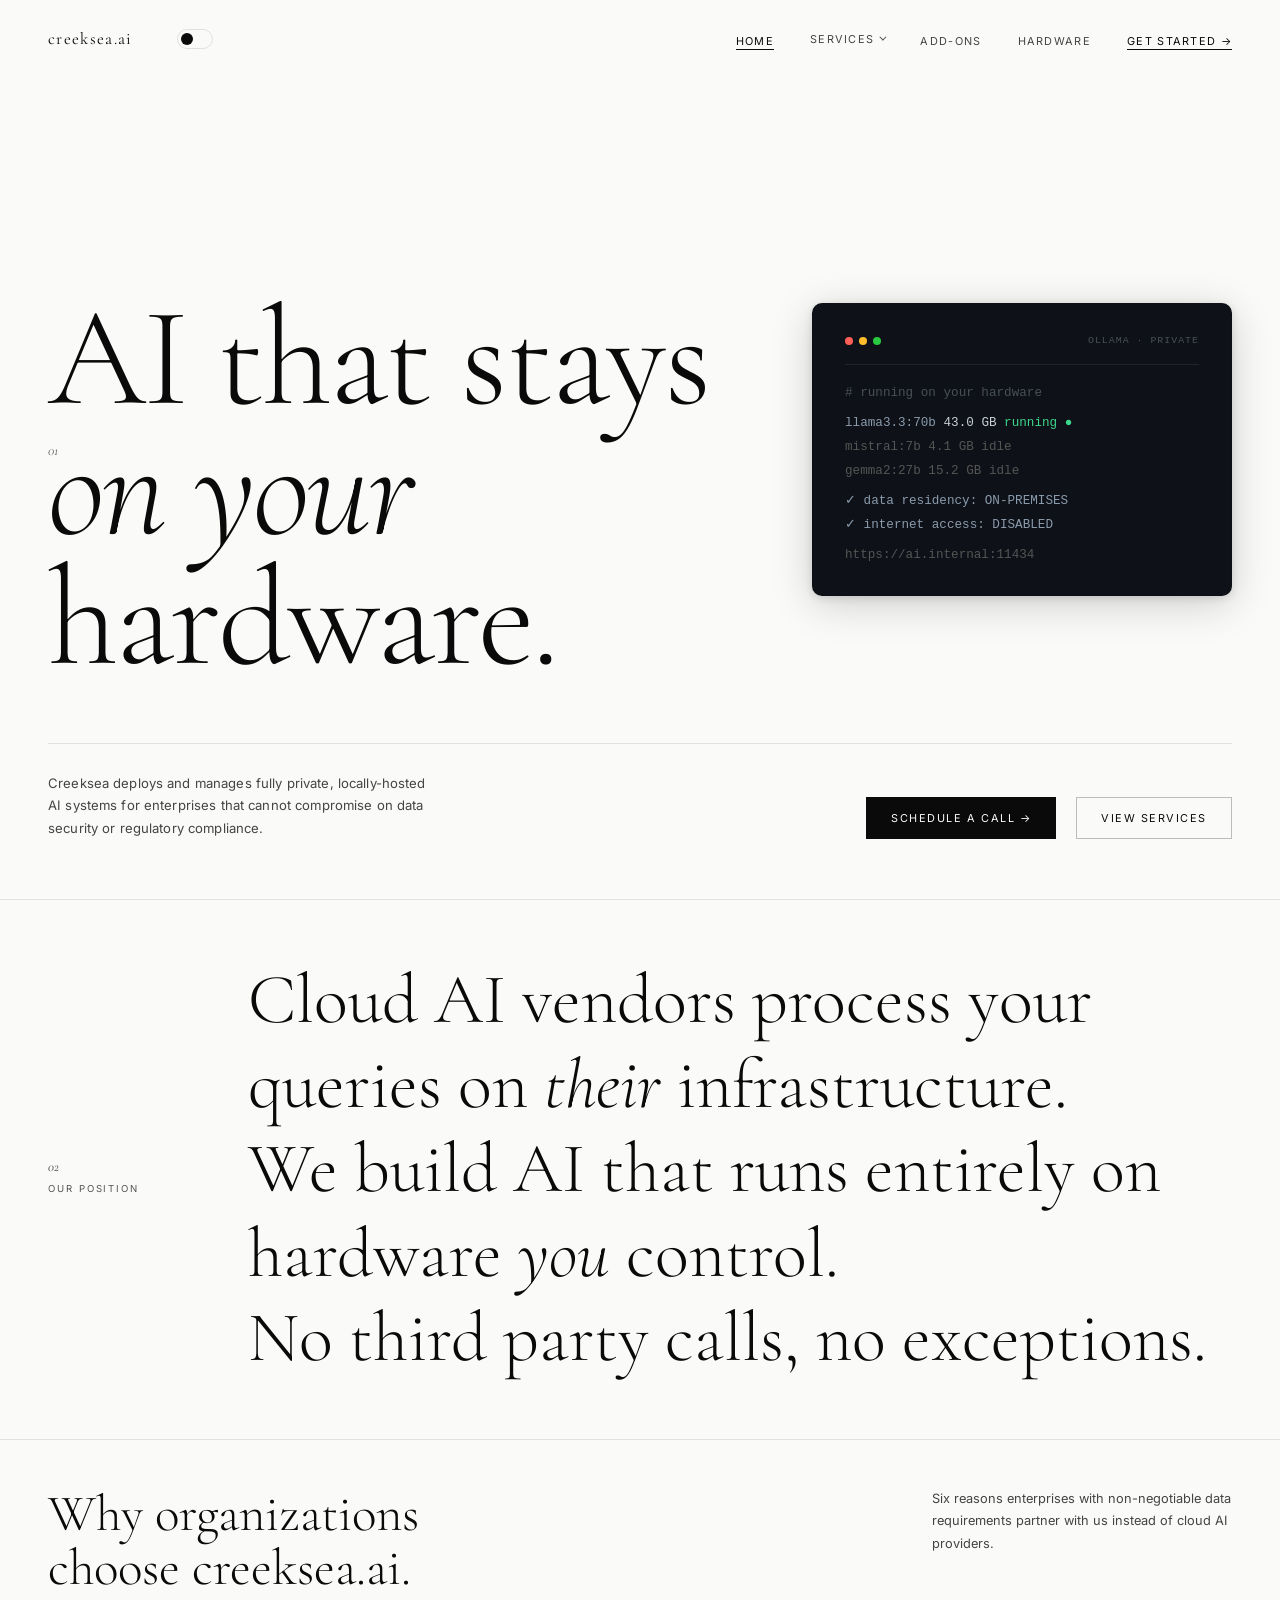
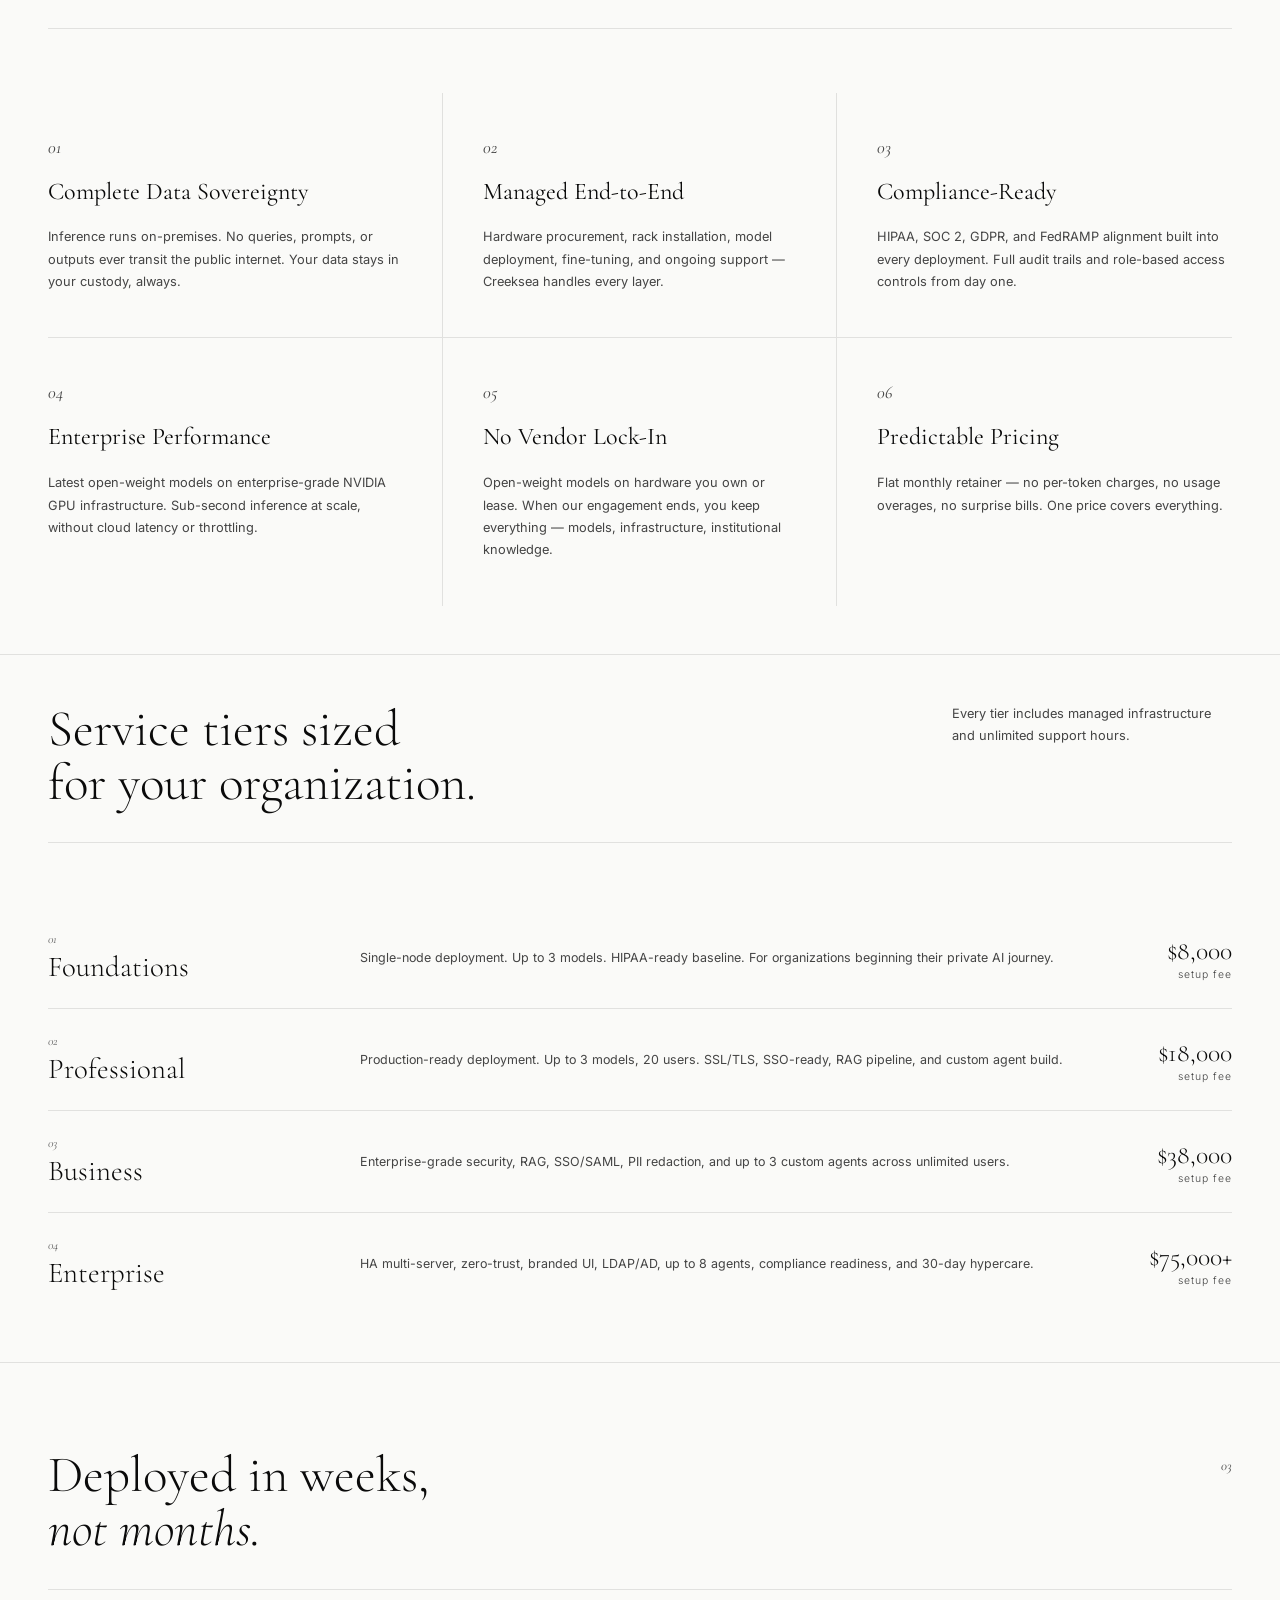
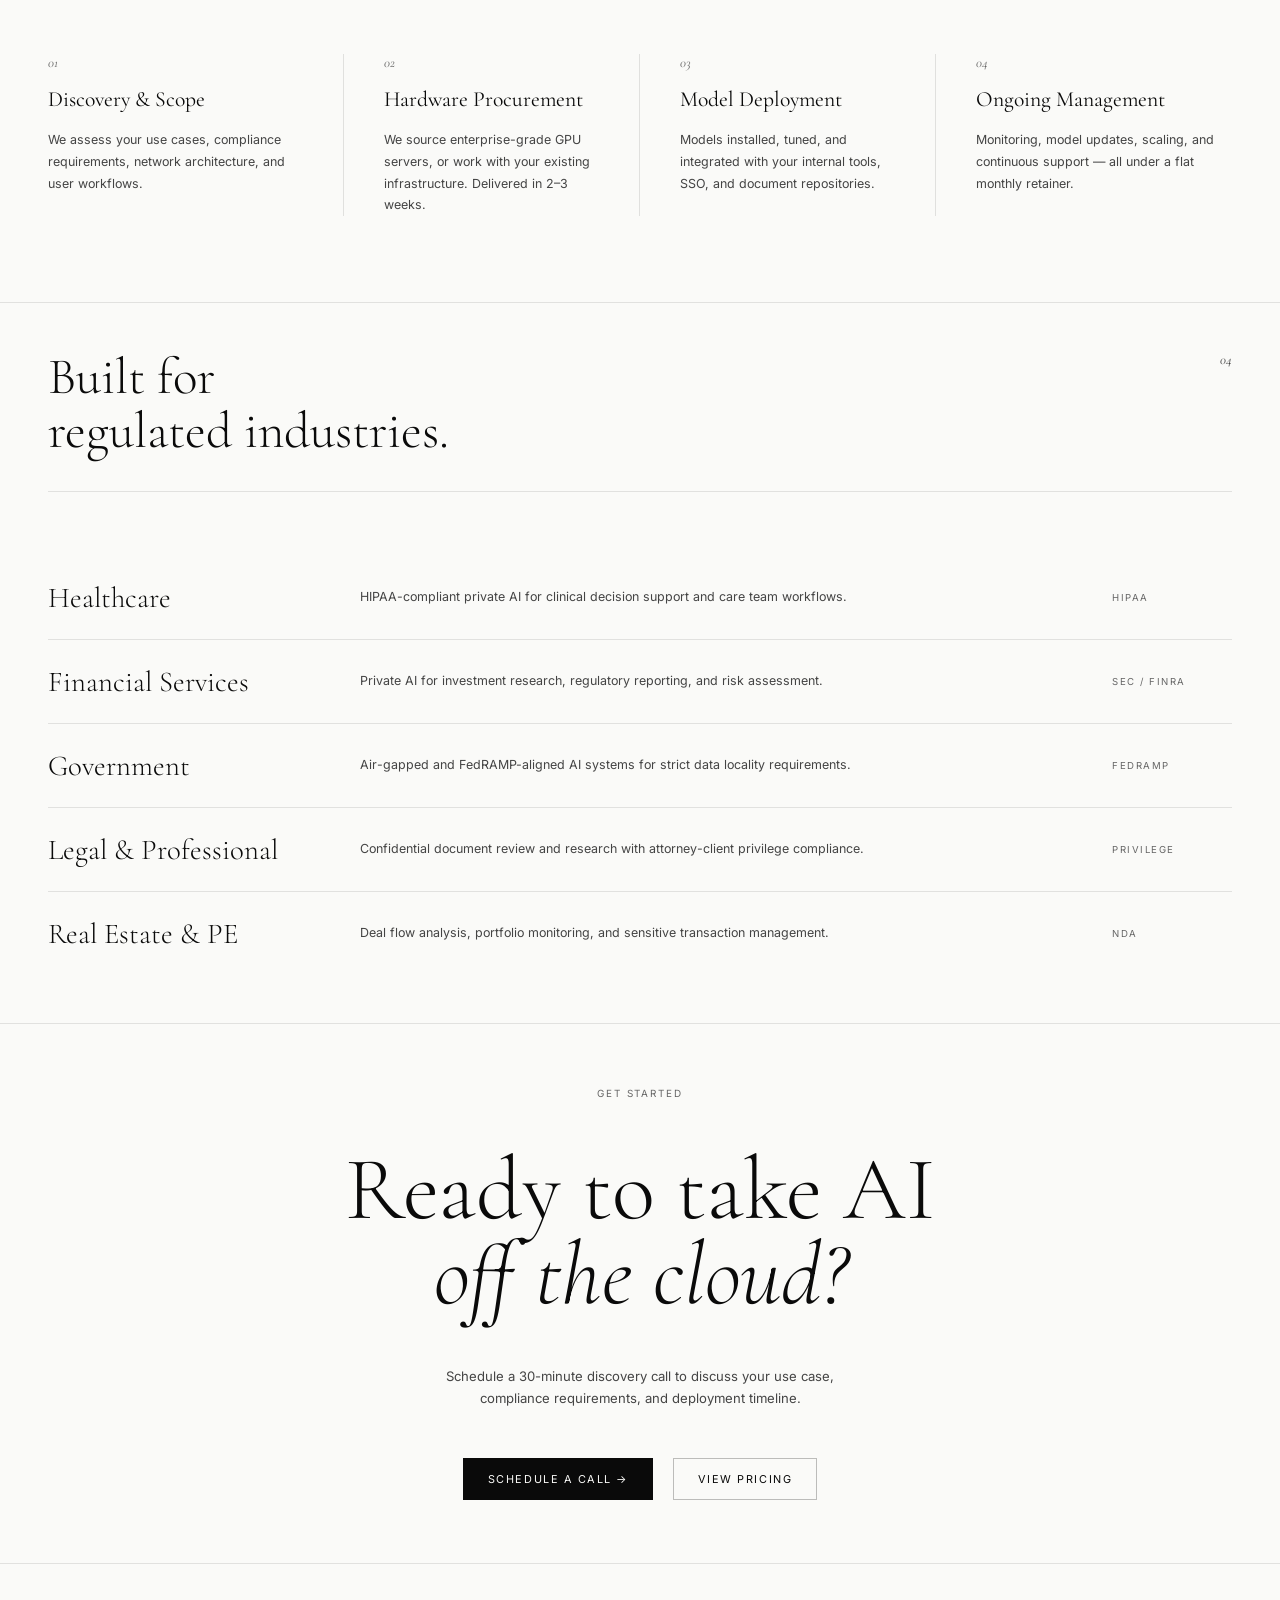
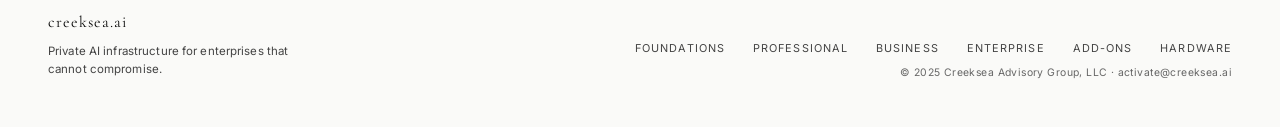
==== index.html @ 037ba06b "Extract shared CSS, add OG social image, and og:image meta tags" ====
<!DOCTYPE html>
<html lang="en" data-theme="light">
<head>
  <!-- Google tag (gtag.js) -->
  <script async src="https://www.googletagmanager.com/gtag/js?id=G-5W42P4DX9V"></script>
  <script>
    window.dataLayer = window.dataLayer || [];
    function gtag(){dataLayer.push(arguments);}
    gtag('js', new Date());
  
    gtag('config', 'G-5W42P4DX9V');
  </script>
  <meta charset="UTF-8">
  <meta name="viewport" content="width=device-width, initial-scale=1.0">
  <title>Creeksea Advisory Group — Private AI Infrastructure</title>
  <meta name="description" content="Private AI infrastructure deployed on your hardware. Locally hosted, HIPAA and FedRAMP-ready, with no vendor lock-in. Enterprise AI solutions from Creeksea Advisory Group.">
  <link rel="canonical" href="https://creeksea.ai/">
  <link rel="icon" type="image/png" href="/favicon.png">
  <link rel="apple-touch-icon" href="/apple-touch-icon.png">
  <!-- Open Graph -->
  <meta property="og:type" content="website">
  <meta property="og:url" content="https://creeksea.ai/">
  <meta property="og:title" content="Creeksea Advisory Group — Private AI Infrastructure">
  <meta property="og:description" content="Private AI infrastructure deployed on your hardware. Locally hosted, HIPAA and FedRAMP-ready, with no vendor lock-in.">
  <meta property="og:site_name" content="Creeksea Advisory Group">
  <meta property="og:image" content="https://creeksea.ai/og-image.png">
  <meta property="og:image:width" content="1200">
  <meta property="og:image:height" content="630">
  <!-- Twitter Card -->
  <meta name="twitter:card" content="summary_large_image">
  <meta name="twitter:title" content="Creeksea Advisory Group — Private AI Infrastructure">
  <meta name="twitter:description" content="Private AI infrastructure deployed on your hardware. Locally hosted, HIPAA and FedRAMP-ready, with no vendor lock-in.">
  <meta name="twitter:image" content="https://creeksea.ai/og-image.png">
  <!-- Structured Data -->
  <script type="application/ld+json">
  {
    "@context": "https://schema.org",
    "@type": "Organization",
    "name": "Creeksea Advisory Group",
    "url": "https://creeksea.ai",
    "description": "Private AI infrastructure deployed on your hardware. Locally hosted, HIPAA and FedRAMP-ready, with no vendor lock-in.",
    "contactPoint": {
      "@type": "ContactPoint",
      "email": "activate@creeksea.ai",
      "contactType": "sales"
    }
  }
  </script>
  <link rel="preconnect" href="https://fonts.googleapis.com">
  <link rel="preconnect" href="https://fonts.gstatic.com" crossorigin>
  <link href="https://fonts.googleapis.com/css2?family=Inter:wght@300;400;500;600&family=Cormorant+Garamond:ital,wght@0,300;0,400;0,600;0,700;1,300;1,400&display=swap" rel="stylesheet">
  <link rel="stylesheet" href="/styles.css">
  <style>

    /* ── HERO ── */
    .hero {
      min-height: 100vh;
      display: flex; flex-direction: column; justify-content: flex-end;
      padding: 0 48px 60px;
      position: relative;
      overflow: hidden;
      border-bottom: 1px solid var(--border);
    }
    .hero-index {
      position: absolute; top: 50%; left: 48px;
      transform: translateY(-50%);
      font-family: 'Cormorant Garamond', serif;
      font-size: 0.9rem;
      font-style: italic;
      color: var(--gray-dim);
    }
    .hero-heading {
      font-family: 'Cormorant Garamond', serif;
      font-size: clamp(5rem, 11vw, 10.5rem);
      font-weight: 300;
      line-height: 0.92;
      letter-spacing: -0.02em;
      color: var(--black);
      max-width: var(--max);
    }
    .hero-heading em {
      font-style: italic;
      font-weight: 300;
    }
    .hero-bottom {
      display: flex;
      justify-content: space-between;
      align-items: flex-end;
      margin-top: 60px;
      padding-top: 28px;
      border-top: 1px solid var(--border);
    }
    .hero-desc {
      font-size: 0.82rem;
      line-height: 1.7;
      color: var(--gray);
      max-width: 380px;
      letter-spacing: 0.01em;
    }
    .hero-actions {
      display: flex; gap: 20px; align-items: center;
    }

    .section-title {
      font-family: 'Cormorant Garamond', serif;
      font-weight: 300;
      line-height: 1.0;
      color: var(--black);
    }

    /* ── STATEMENT ── */
    .statement {
      padding: 48px 48px;
      display: flex;
      align-items: center;
      gap: 80px;
      min-height: 60vh;
    }
    .statement-left {
      flex-shrink: 0;
      width: 120px;
      display: flex;
      flex-direction: column;
      gap: 8px;
      padding-top: 12px;
    }
    .statement-title {
      font-family: 'Cormorant Garamond', serif;
      font-size: clamp(3rem, 5.5vw, 5.5rem);
      font-weight: 300;
      line-height: 1.2;
      color: var(--black);
      flex: 1;
    }
    .statement-title em { font-style: italic; }

    /* ── WHY GRID ── */
    .why {
      padding: 48px 48px;
      display: flex;
      flex-direction: column;
      justify-content: center;
      min-height: 70vh;
    }
    .why-header {
      display: flex; justify-content: space-between; align-items: flex-start;
      margin-bottom: 64px;
      padding-bottom: 32px;
      border-bottom: 1px solid var(--border);
    }
    .why-title {
      font-family: 'Cormorant Garamond', serif;
      font-size: clamp(2.4rem, 4vw, 4rem);
      font-weight: 300;
      line-height: 1.05;
      color: var(--black);
      max-width: 480px;
    }
    .why-header-right {
      max-width: 300px;
      font-size: 0.8rem;
      line-height: 1.75;
      color: var(--gray);
    }
    .why-grid {
      display: grid;
      grid-template-columns: repeat(3, 1fr);
    }
    .why-card {
      padding: 44px 0;
      border-right: 1px solid var(--border);
      padding-right: 40px;
      padding-left: 0;
      display: flex;
      flex-direction: column;
      gap: 20px;
    }
    .why-card:first-child { padding-left: 0; }
    .why-card:last-child { border-right: none; padding-right: 0; padding-left: 40px; }
    .why-card:nth-child(2) { padding-left: 40px; }
    .why-card-num {
      font-family: 'Cormorant Garamond', serif;
      font-size: 1.1rem;
      font-style: italic;
      color: #444;
    }
    .why-card-title {
      font-family: 'Cormorant Garamond', serif;
      font-size: 1.5rem;
      font-weight: 400;
      color: var(--black);
      line-height: 1.2;
    }
    .why-card-body {
      font-size: 0.8rem;
      line-height: 1.75;
      color: var(--gray);
      flex: 1;
    }

    /* ── SERVICES ── */
    .services {
      padding: 48px 48px;
      display: flex;
      flex-direction: column;
      justify-content: center;
      min-height: 70vh;
    }
    .services-header {
      display: flex; justify-content: space-between; align-items: flex-start;
      margin-bottom: 64px;
      padding-bottom: 32px;
      border-bottom: 1px solid var(--border);
    }
    .services-title {
      font-family: 'Cormorant Garamond', serif;
      font-size: clamp(2.4rem, 4vw, 4rem);
      font-weight: 300;
      line-height: 1.05;
      color: var(--black);
      max-width: 480px;
    }
    .tier-row {
      display: grid;
      grid-template-columns: 280px 1fr auto;
      align-items: center;
      gap: 32px;
      padding: 24px 0;
      border-bottom: 1px solid var(--border);
      transition: background 0.2s;
      cursor: pointer;
      position: relative;
    }
    .tier-row:last-child { border-bottom: none; }
    .tier-row::before {
      content: '';
      position: absolute;
      top: 0; bottom: 0;
      left: 50%;
      transform: translateX(-50%);
      width: 100vw;
      background: rgba(0,0,0,0.025);
      opacity: 0;
      transition: opacity 0.2s;
      z-index: -1;
    }
    .tier-row:hover::before { opacity: 1; }
    .tier-row-name-cell {
      display: flex;
      flex-direction: column;
    }
    .tier-row-num {
      font-family: 'Cormorant Garamond', serif;
      font-size: 0.78rem;
      font-style: italic;
      color: var(--gray-dim);
      margin-bottom: 2px;
    }
    .tier-row-name {
      font-family: 'Cormorant Garamond', serif;
      font-size: 1.8rem;
      font-weight: 300;
      color: var(--black);
    }
    .tier-row-desc {
      font-size: 0.78rem;
      line-height: 1.6;
      color: var(--gray);
    }
    .tier-row-price {
      font-family: 'Cormorant Garamond', serif;
      font-size: 1.6rem;
      font-weight: 300;
      color: var(--black);
      white-space: nowrap;
      text-align: right;
    }
    .tier-row-price span {
      font-family: 'Inter', sans-serif;
      font-size: 0.65rem;
      letter-spacing: 0.1em;
      color: var(--gray);
      display: block;
      text-align: right;
      margin-top: 2px;
    }

    /* ── PROCESS ── */
    .process {
      padding: 48px 48px;
      display: flex;
      flex-direction: column;
      justify-content: center;
      min-height: 60vh;
    }
    .process-header {
      margin-bottom: 64px;
      padding-bottom: 32px;
      border-bottom: 1px solid var(--border);
    }
    .process-title {
      font-family: 'Cormorant Garamond', serif;
      font-size: clamp(2.4rem, 4vw, 4rem);
      font-weight: 300;
      line-height: 1.05;
      color: var(--black);
    }
    .process-steps {
      display: grid;
      grid-template-columns: repeat(4, 1fr);
    }
    .process-step {
      padding: 0 40px 0 0;
      border-right: 1px solid var(--border);
      display: flex;
      flex-direction: column;
      gap: 16px;
    }
    .process-step:last-child { border-right: none; padding-right: 0; }
    .process-step:not(:first-child) { padding-left: 40px; }
    .process-step-num {
      font-family: 'Cormorant Garamond', serif;
      font-size: 0.85rem;
      font-style: italic;
      color: var(--gray-dim);
    }
    .process-step-title {
      font-family: 'Cormorant Garamond', serif;
      font-size: 1.35rem;
      font-weight: 400;
      color: var(--black);
      line-height: 1.2;
    }
    .process-step-body {
      font-size: 0.78rem;
      line-height: 1.75;
      color: var(--gray);
    }

    /* ── INDUSTRIES ── */
    .industries {
      padding: 48px 48px;
      display: flex;
      flex-direction: column;
      justify-content: center;
      min-height: 70vh;
    }
    .industries-header {
      display: flex; justify-content: space-between; align-items: flex-start;
      margin-bottom: 64px;
      padding-bottom: 32px;
      border-bottom: 1px solid var(--border);
    }
    .industries-title {
      font-family: 'Cormorant Garamond', serif;
      font-size: clamp(2.4rem, 4vw, 4rem);
      font-weight: 300;
      line-height: 1.05;
      color: var(--black);
    }
    .industry-list {
      display: flex;
      flex-direction: column;
    }
    .industry-item {
      display: grid;
      grid-template-columns: 280px 1fr 120px;
      align-items: center;
      gap: 32px;
      padding: 24px 0;
      border-bottom: 1px solid var(--border);
      position: relative;
    }
    .industry-item:last-child { border-bottom: none; }
    .industry-item::before {
      content: '';
      position: absolute;
      top: 0; bottom: 0;
      left: 50%;
      transform: translateX(-50%);
      width: 100vw;
      background: rgba(0,0,0,0.025);
      opacity: 0;
      transition: opacity 0.2s;
      z-index: -1;
    }
    .industry-item:hover::before { opacity: 1; }
    .industry-name {
      font-family: 'Cormorant Garamond', serif;
      font-size: 1.8rem;
      font-weight: 300;
      color: var(--black);
    }
    .industry-desc {
      font-size: 0.78rem;
      color: var(--gray);
      line-height: 1.6;
    }
    .industry-tag {
      font-size: 0.6rem;
      letter-spacing: 0.16em;
      text-transform: uppercase;
      color: var(--gray-dim);
    }

    /* ── CTA ── */
    .cta {
      padding: 48px 48px;
      display: flex;
      flex-direction: column;
      align-items: center;
      justify-content: center;
      text-align: center;
      min-height: 60vh;
      gap: 48px;
    }
    .cta-label {
      font-size: 0.62rem;
      letter-spacing: 0.2em;
      text-transform: uppercase;
      color: var(--gray-dim);
    }
    .cta-title {
      font-family: 'Cormorant Garamond', serif;
      font-size: clamp(3.5rem, 7vw, 7rem);
      font-weight: 300;
      line-height: 0.95;
      color: var(--black);
      max-width: 900px;
    }
    .cta-title em { font-style: italic; }
    .cta-sub {
      font-size: 0.82rem;
      line-height: 1.7;
      color: var(--gray);
      max-width: 420px;
    }
    .cta-actions {
      display: flex; gap: 20px;
    }

    /* ── FOOTER ── */
    footer {
      padding: 48px;
      display: flex;
      justify-content: space-between;
      align-items: flex-end;
    }
    .footer-left {
      display: flex;
      flex-direction: column;
      gap: 10px;
    }
    .footer-wordmark {
      font-family: 'Cormorant Garamond', serif;
      font-size: 1rem;
      font-weight: 400;
      letter-spacing: 0.06em;
    }
    .footer-tagline {
      font-size: 0.72rem;
      color: var(--gray);
      letter-spacing: 0.01em;
    }
    .footer-right {
      display: flex;
      flex-direction: column;
      align-items: flex-end;
      gap: 10px;
    }
    .footer-links {
      display: flex; gap: 28px; list-style: none;
    }
    .footer-links a {
      font-size: 0.68rem;
      letter-spacing: 0.1em;
      text-transform: uppercase;
      color: var(--gray);
      transition: color 0.2s;
    }
    .footer-links a:hover { color: var(--black); }
    .footer-copy {
      font-size: 0.65rem;
      color: var(--gray-dim);
      letter-spacing: 0.04em;
    }

    /* ── TERMINAL (hero visual) ── */
    .terminal-block {
      position: absolute;
      right: 48px;
      top: 50%;
      transform: translateY(-50%);
      width: 420px;
      border: 1px solid rgba(0,0,0,0.12);
      border-radius: 10px;
      padding: 28px 32px;
      font-family: 'SF Mono', 'Fira Code', 'Consolas', monospace;
      font-size: 0.79rem;
      line-height: 1.9;
      color: #C8D0D8;
      background: #0E1117;
      box-shadow: 0 8px 40px rgba(0,0,0,0.18), 0 2px 8px rgba(0,0,0,0.12);
    }
    .t-dim { color: #555; }
    .t-acc { color: #8A9BAD; }
    .t-green { color: #3DD68C; }
    .t-comment { color: #484F58; }
    .t-bar {
      display: flex; align-items: center; gap: 6px;
      margin-bottom: 16px; padding-bottom: 14px;
      border-bottom: 1px solid rgba(255,255,255,0.08);
    }
    .t-dot { width: 8px; height: 8px; border-radius: 50%; }
    .t-r { background: #FF5F57; }
    .t-y { background: #FFBD2E; }
    .t-g { background: #28C840; }
    .t-title { font-size: 0.62rem; letter-spacing: 0.1em; text-transform: uppercase; color: #484F58; margin-left: auto; }

    /* ── TERMINAL DARK MODE INVERSION ── */
    [data-theme="dark"] .terminal-block {
      background: #F0EEE8;
      border-color: rgba(0,0,0,0.12);
      box-shadow: 0 8px 40px rgba(0,0,0,0.4), 0 2px 8px rgba(0,0,0,0.2);
      color: #2A2A2A;
    }
    [data-theme="dark"] .t-dim { color: #AAA; }
    [data-theme="dark"] .t-acc { color: #555; }
    [data-theme="dark"] .t-green { color: #1A8A50; }
    [data-theme="dark"] .t-comment { color: #BBB; }
    [data-theme="dark"] .t-bar { border-bottom-color: rgba(0,0,0,0.12); }
    [data-theme="dark"] .t-title { color: #BBB; }

    /* ── INDEX-SPECIFIC MOBILE ── */
    @media (max-width: 768px) {
      :root { --inner-pad: 0 24px; }

      /* Hero: override absolute layout, stack content */
      .hero {
        min-height: auto !important;
        padding: 80px 24px 48px !important;
        overflow: visible !important;
        justify-content: flex-start !important;
        gap: 36px !important;
      }
      .hero-index { display: none !important; }
      .hero-heading {
        font-size: clamp(3.2rem, 10vw, 5rem) !important;
        order: 1 !important;
      }
      .hero-bottom {
        flex-direction: column !important;
        align-items: flex-start !important;
        gap: 20px !important;
        margin-top: 0 !important;
        order: 2 !important;
      }
      /* Terminal: de-absolute, scrollable, placed after text */
      .terminal-block {
        position: static !important;
        transform: none !important;
        width: 100% !important;
        right: auto !important;
        top: auto !important;
        order: 3 !important;
        overflow-x: auto !important;
        -webkit-overflow-scrolling: touch;
        border-radius: 8px !important;
      }

      /* Trust bar: wrap */
      .trust-bar-inner {
        padding: 0 24px !important;
        flex-wrap: wrap !important;
        gap: 16px !important;
      }
      .trust-label { display: none; }
      .trust-divider { display: none; }

      /* Section inner padding */
      .section-inner { padding: 0 24px !important; }

      /* Why grid: 3 → 1 col */
      .why-grid { grid-template-columns: 1fr !important; }

      /* Tier rows (home page services section): stack */
      .tier-row {
        display: block !important;
        padding: 20px 0 !important;
      }
      .tier-row-name-cell { font-size: 1.5rem !important; margin-bottom: 6px; }
      .tier-row-desc { margin-bottom: 10px; }
      .tier-row-price { text-align: left !important; margin-top: 8px; }

      /* Process steps: 4 → 2 col */
      .process-steps { grid-template-columns: 1fr 1fr !important; gap: 32px !important; }
      .process-step { border-right: none !important; padding-right: 0 !important; padding-left: 0 !important; }
      .why-card { border-right: none !important; padding-right: 0 !important; padding-left: 0 !important; }

      /* Industry items: stack */
      .industry-item {
        display: block !important;
        padding: 20px 0 !important;
      }
      .industry-name { font-size: 1.4rem !important; margin-bottom: 6px; }
      .industry-price { text-align: left !important; margin-top: 8px; }

      /* Section padding — keep 24px side margins */
      .statement, .why, .services, .process, .industries, .cta {
        padding: 56px 24px !important;
      }
      footer { padding: 40px 24px !important; }

      /* CTA section */
      .cta-inner { flex-direction: column !important; gap: 24px !important; }
      .cta-right { flex-direction: column !important; width: 100%; }
      .cta-right .btn { width: 100%; justify-content: center; }

      /* Footer */
      footer { flex-direction: column !important; align-items: flex-start !important; gap: 32px !important; }
      .footer-right { align-items: flex-start !important; }
      .footer-links { flex-wrap: wrap !important; gap: 10px 20px !important; }
    }

    @media (max-width: 480px) {
      .process-steps { grid-template-columns: 1fr !important; }
      .hero-title { font-size: clamp(2rem, 9vw, 2.6rem) !important; }
    }

  </style>
</head>
<body>

<!-- NAV -->
<nav>
  <div class="nav-left">
    <span class="nav-wordmark">creeksea.ai</span>
    <button class="theme-toggle" id="themeToggle" aria-label="Toggle dark mode"></button>
  </div>
  <ul class="nav-links" id="navLinks">
    <li><a href="index.html" class="active">Home</a></li>
    <li class="nav-dropdown">
      <a href="#services">Services</a>
      <div class="nav-dropdown-menu">
        <a href="tier-1-foundations.html"><span class="drop-num">01</span>Foundations</a>
        <a href="tier-2-professional.html"><span class="drop-num">02</span>Professional</a>
        <a href="tier-3-business.html"><span class="drop-num">03</span>Business</a>
        <a href="tier-4-enterprise.html"><span class="drop-num">04</span>Enterprise</a>
        <div class="nav-dropdown-divider"></div>
        <a href="addon-services.html"><span class="drop-num">+</span>Add-Ons</a>
      </div>
    </li>
    <li><a href="addon-services.html">Add-Ons</a></li>
    <li><a href="hardware.html">Hardware</a></li>
    <li><a href="https://meetings-na2.hubspot.com/fergus-clare" class="nav-cta">Get Started →</a></li>
  </ul>
  <button class="nav-hamburger" id="navHamburger" aria-label="Open menu" aria-expanded="false">
    <span></span><span></span><span></span>
  </button>
</nav>

<!-- HERO -->
<section class="hero">
  <span class="hero-index">01</span>

  <div class="terminal-block">
    <div class="t-bar">
      <div class="t-dot t-r"></div>
      <div class="t-dot t-y"></div>
      <div class="t-dot t-g"></div>
      <span class="t-title">ollama · private</span>
    </div>
    <div class="t-comment"># running on your hardware</div>
    <div style="height:6px"></div>
    <div><span class="t-acc">llama3.3:70b</span>  43.0 GB  <span class="t-green">running ●</span></div>
    <div class="t-dim">mistral:7b      4.1 GB   idle</div>
    <div class="t-dim">gemma2:27b     15.2 GB   idle</div>
    <div style="height:6px"></div>
    <div class="t-acc">✓ data residency: ON-PREMISES</div>
    <div class="t-acc">✓ internet access: DISABLED</div>
    <div style="height:6px"></div>
    <div class="t-dim">https://ai.internal:11434</div>
  </div>

  <h1 class="hero-heading">
    AI that stays<br><em>on your</em><br>hardware.
  </h1>

  <div class="hero-bottom">
    <p class="hero-desc">
      Creeksea deploys and manages fully private, locally-hosted AI systems for enterprises that cannot compromise on data security or regulatory compliance.
    </p>
    <div class="hero-actions">
      <a href="https://meetings-na2.hubspot.com/fergus-clare" class="btn-fill">Schedule a Call →</a>
      <a href="#services" class="btn-outline">View Services</a>
    </div>
  </div>
</section>

<!-- STATEMENT -->
<section class="statement">
  <div class="statement-left">
    <span class="section-num">02</span>
    <span class="section-label">Our Position</span>
  </div>
  <p class="statement-title">
    Cloud AI vendors process your queries on <em>their</em> infrastructure.<br>
    We build AI that runs entirely on hardware <em>you</em> control.<br>
    No third party calls, no exceptions.
  </p>
</section>

<!-- WHY -->
<section class="why">
  <div class="why-header">
    <h2 class="why-title">Why organizations<br>choose creeksea.ai.</h2>
    <p class="why-header-right">Six reasons enterprises with non-negotiable data requirements partner with us instead of cloud AI providers.</p>
  </div>
  <div class="why-grid">
    <div class="why-card">
      <span class="why-card-num">01</span>
      <div class="why-card-title">Complete Data Sovereignty</div>
      <div class="why-card-body">Inference runs on-premises. No queries, prompts, or outputs ever transit the public internet. Your data stays in your custody, always.</div>
    </div>
    <div class="why-card">
      <span class="why-card-num">02</span>
      <div class="why-card-title">Managed End-to-End</div>
      <div class="why-card-body">Hardware procurement, rack installation, model deployment, fine-tuning, and ongoing support — Creeksea handles every layer.</div>
    </div>
    <div class="why-card">
      <span class="why-card-num">03</span>
      <div class="why-card-title">Compliance-Ready</div>
      <div class="why-card-body">HIPAA, SOC 2, GDPR, and FedRAMP alignment built into every deployment. Full audit trails and role-based access controls from day one.</div>
    </div>
  </div>
  <div class="why-grid" style="border-top: 1px solid var(--border);">
    <div class="why-card">
      <span class="why-card-num">04</span>
      <div class="why-card-title">Enterprise Performance</div>
      <div class="why-card-body">Latest open-weight models on enterprise-grade NVIDIA GPU infrastructure. Sub-second inference at scale, without cloud latency or throttling.</div>
    </div>
    <div class="why-card">
      <span class="why-card-num">05</span>
      <div class="why-card-title">No Vendor Lock-In</div>
      <div class="why-card-body">Open-weight models on hardware you own or lease. When our engagement ends, you keep everything — models, infrastructure, institutional knowledge.</div>
    </div>
    <div class="why-card">
      <span class="why-card-num">06</span>
      <div class="why-card-title">Predictable Pricing</div>
      <div class="why-card-body">Flat monthly retainer — no per-token charges, no usage overages, no surprise bills. One price covers everything.</div>
    </div>
  </div>
</section>

<!-- SERVICES -->
<section class="services" id="services">
  <div class="services-header">
    <h2 class="services-title">Service tiers sized<br>for your organization.</h2>
    <p style="font-size:0.8rem;color:var(--gray);max-width:280px;line-height:1.7;">Every tier includes managed infrastructure and unlimited support hours.</p>
  </div>
  <div>
    <a href="tier-1-foundations.html" class="tier-row">
      <div class="tier-row-name-cell">
        <span class="tier-row-num">01</span>
        <span class="tier-row-name">Foundations</span>
      </div>
      <span class="tier-row-desc">Single-node deployment. Up to 3 models. HIPAA-ready baseline. For organizations beginning their private AI journey.</span>
      <div class="tier-row-price">$8,000<span>setup fee</span></div>
    </a>
    <a href="tier-2-professional.html" class="tier-row">
      <div class="tier-row-name-cell">
        <span class="tier-row-num">02</span>
        <span class="tier-row-name">Professional</span>
      </div>
      <span class="tier-row-desc">Production-ready deployment. Up to 3 models, 20 users. SSL/TLS, SSO-ready, RAG pipeline, and custom agent build.</span>
      <div class="tier-row-price">$18,000<span>setup fee</span></div>
    </a>
    <a href="tier-3-business.html" class="tier-row">
      <div class="tier-row-name-cell">
        <span class="tier-row-num">03</span>
        <span class="tier-row-name">Business</span>
      </div>
      <span class="tier-row-desc">Enterprise-grade security, RAG, SSO/SAML, PII redaction, and up to 3 custom agents across unlimited users.</span>
      <div class="tier-row-price">$38,000<span>setup fee</span></div>
    </a>
    <a href="tier-4-enterprise.html" class="tier-row">
      <div class="tier-row-name-cell">
        <span class="tier-row-num">04</span>
        <span class="tier-row-name">Enterprise</span>
      </div>
      <span class="tier-row-desc">HA multi-server, zero-trust, branded UI, LDAP/AD, up to 8 agents, compliance readiness, and 30-day hypercare.</span>
      <div class="tier-row-price">$75,000+<span>setup fee</span></div>
    </a>
  </div>
</section>

<!-- PROCESS -->
<section class="process">
  <div class="process-header">
    <div style="display:flex;justify-content:space-between;align-items:flex-start;">
      <h2 class="process-title">Deployed in weeks,<br><em>not months.</em></h2>
      <span class="section-num" style="padding-top:8px;">03</span>
    </div>
  </div>
  <div class="process-steps">
    <div class="process-step">
      <span class="process-step-num">01</span>
      <div class="process-step-title">Discovery & Scope</div>
      <div class="process-step-body">We assess your use cases, compliance requirements, network architecture, and user workflows.</div>
    </div>
    <div class="process-step">
      <span class="process-step-num">02</span>
      <div class="process-step-title">Hardware Procurement</div>
      <div class="process-step-body">We source enterprise-grade GPU servers, or work with your existing infrastructure. Delivered in 2–3 weeks.</div>
    </div>
    <div class="process-step">
      <span class="process-step-num">03</span>
      <div class="process-step-title">Model Deployment</div>
      <div class="process-step-body">Models installed, tuned, and integrated with your internal tools, SSO, and document repositories.</div>
    </div>
    <div class="process-step">
      <span class="process-step-num">04</span>
      <div class="process-step-title">Ongoing Management</div>
      <div class="process-step-body">Monitoring, model updates, scaling, and continuous support — all under a flat monthly retainer.</div>
    </div>
  </div>
</section>

<!-- INDUSTRIES -->
<section class="industries">
  <div class="industries-header">
    <h2 class="industries-title">Built for<br>regulated industries.</h2>
    <span class="section-num">04</span>
  </div>
  <div class="industry-list">
    <div class="industry-item">
      <span class="industry-name">Healthcare</span>
      <span class="industry-desc">HIPAA-compliant private AI for clinical decision support and care team workflows.</span>
      <span class="industry-tag">HIPAA</span>
    </div>
    <div class="industry-item">
      <span class="industry-name">Financial Services</span>
      <span class="industry-desc">Private AI for investment research, regulatory reporting, and risk assessment.</span>
      <span class="industry-tag">SEC / FINRA</span>
    </div>
    <div class="industry-item">
      <span class="industry-name">Government</span>
      <span class="industry-desc">Air-gapped and FedRAMP-aligned AI systems for strict data locality requirements.</span>
      <span class="industry-tag">FedRAMP</span>
    </div>
    <div class="industry-item">
      <span class="industry-name">Legal & Professional</span>
      <span class="industry-desc">Confidential document review and research with attorney-client privilege compliance.</span>
      <span class="industry-tag">Privilege</span>
    </div>
    <div class="industry-item">
      <span class="industry-name">Real Estate & PE</span>
      <span class="industry-desc">Deal flow analysis, portfolio monitoring, and sensitive transaction management.</span>
      <span class="industry-tag">NDA</span>
    </div>
  </div>
</section>

<!-- CTA -->
<section class="cta">
  <span class="cta-label">Get Started</span>
  <h2 class="cta-title">Ready to take AI<br><em>off the cloud?</em></h2>
  <p class="cta-sub">Schedule a 30-minute discovery call to discuss your use case, compliance requirements, and deployment timeline.</p>
  <div class="cta-actions">
    <a href="https://meetings-na2.hubspot.com/fergus-clare" class="btn-fill">Schedule a Call →</a>
    <a href="#services" class="btn-outline">View Pricing</a>
  </div>
</section>

<!-- FOOTER -->
<footer>
  <div class="footer-left">
    <span class="footer-wordmark">creeksea.ai</span>
    <span class="footer-tagline">Private AI infrastructure for enterprises that cannot compromise.</span>
  </div>
  <div class="footer-right">
    <ul class="footer-links">
      <li><a href="tier-1-foundations.html">Foundations</a></li>
      <li><a href="tier-2-professional.html">Professional</a></li>
      <li><a href="tier-3-business.html">Business</a></li>
      <li><a href="tier-4-enterprise.html">Enterprise</a></li>
      <li><a href="addon-services.html">Add-Ons</a></li>
      <li><a href="hardware.html">Hardware</a></li>
    </ul>
    <span class="footer-copy">© 2025 Creeksea Advisory Group, LLC · activate@creeksea.ai</span>
  </div>
</footer>

<script>
  // Nav scroll
  const nav = document.querySelector('nav');
  window.addEventListener('scroll', () => {
    nav.classList.toggle('scrolled', window.scrollY > 40);
  }, { passive: true });

  // Theme toggle with localStorage persistence
  const html = document.documentElement;
  const toggle = document.getElementById('themeToggle');
  const saved = localStorage.getItem('creeksea-theme') || 'light';
  html.setAttribute('data-theme', saved);

  toggle.addEventListener('click', () => {
    const next = html.getAttribute('data-theme') === 'light' ? 'dark' : 'light';
    html.setAttribute('data-theme', next);
    localStorage.setItem('creeksea-theme', next);
  });
</script>

<script>
  // ── Mobile nav hamburger ──
  (function() {
    var btn = document.getElementById('navHamburger');
    var links = document.getElementById('navLinks');
    if (!btn || !links) return;

    btn.addEventListener('click', function() {
      btn.classList.toggle('open');
      links.classList.toggle('open');
    });

    // Close menu when a non-dropdown link is tapped
    links.querySelectorAll('a').forEach(function(a) {
      if (!a.closest('.nav-dropdown') || a.closest('.nav-dropdown-menu')) {
        a.addEventListener('click', function() {
          btn.classList.remove('open');
          links.classList.remove('open');
          // close any open dropdowns too
          links.querySelectorAll('.nav-dropdown').forEach(function(d){ d.classList.remove('open'); });
        });
      }
    });

    // Services dropdown: toggle on tap (mobile only)
    links.querySelectorAll('.nav-dropdown').forEach(function(dropdown) {
      var trigger = dropdown.querySelector(':scope > a');
      if (!trigger) return;
      trigger.addEventListener('click', function(e) {
        if (window.innerWidth <= 768) {
          e.preventDefault();
          dropdown.classList.toggle('open');
        }
      });
    });
  })();
</script>
  
<!-- Start of HubSpot Embed Code -->
<script type="text/javascript" id="hs-script-loader" async defer src="//js-na2.hs-scripts.com/245793816.js"></script>
<!-- End of HubSpot Embed Code -->
  
</body>
</html>
---- styles.css ----
/* ══════════════════════════════════════════════════════════
   CREEKSEA — SHARED STYLES
   Common CSS across all pages
   ══════════════════════════════════════════════════════════ */

/* ── CSS RESET & VARIABLES ── */
*, *::before, *::after { box-sizing: border-box; margin: 0; padding: 0; }

:root {
  --black: #0A0A0A;
  --white: #FAFAF8;
  --gray: #444;
  --gray-dim: #666;
  --border: rgba(0,0,0,0.10);
  --max: 1320px;
}
[data-theme="dark"] {
  --black: #F0F0EE;
  --white: #0A0A0A;
  --gray: #AAA;
  --gray-dim: #777;
  --border: rgba(255,255,255,0.10);
}

html { scroll-behavior: smooth; }
body {
  font-family: 'Inter', sans-serif;
  background: var(--white);
  color: var(--black);
  -webkit-font-smoothing: antialiased;
  overflow-x: hidden;
}
a { color: inherit; text-decoration: none; }

/* ── NAV ── */
nav {
  position: fixed; top: 0; left: 0; right: 0;
  z-index: 100;
  display: flex; align-items: center; justify-content: space-between;
  padding: 28px 48px;
  transition: background 0.3s ease, border-color 0.3s ease, box-shadow 0.3s ease, padding 0.3s ease;
  border-bottom: 1px solid transparent;
}
nav.scrolled {
  background: rgba(250,250,248,0.88);
  backdrop-filter: blur(12px);
  -webkit-backdrop-filter: blur(12px);
  border-bottom: 1px solid rgba(0,0,0,0.08);
  box-shadow: 0 1px 24px rgba(0,0,0,0.06);
  padding: 18px 48px;
}
[data-theme="dark"] nav.scrolled {
  background: rgba(10,10,10,0.88);
  border-bottom: 1px solid rgba(255,255,255,0.08);
  box-shadow: 0 1px 24px rgba(0,0,0,0.3);
}
.nav-left {
  display: flex; align-items: center; gap: 28px;
}
.nav-wordmark {
  font-family: 'Cormorant Garamond', serif;
  font-size: 1.05rem;
  font-weight: 400;
  letter-spacing: 0.08em;
  color: var(--black);
}
.nav-sub {
  font-size: 0.62rem;
  letter-spacing: 0.16em;
  text-transform: uppercase;
  color: var(--gray);
}
.nav-links {
  display: flex; gap: 36px; list-style: none;
  align-items: center;
}
.nav-links a {
  font-size: 0.68rem;
  letter-spacing: 0.12em;
  text-transform: uppercase;
  color: var(--gray);
  transition: color 0.2s;
}
.nav-links a:hover { color: var(--black); }
.nav-links a.active { color: var(--black); border-bottom: 1px solid var(--black); padding-bottom: 1px; }
.nav-cta {
  font-size: 0.68rem;
  letter-spacing: 0.12em;
  text-transform: uppercase;
  color: var(--black) !important;
  border-bottom: 1px solid var(--black);
  padding-bottom: 1px;
}
.nav-dropdown { position: relative; }
.nav-dropdown > a {
  display: flex; align-items: center; gap: 5px; cursor: default;
}
.nav-dropdown > a::after {
  content: '';
  display: inline-block;
  width: 5px; height: 5px;
  border-right: 1px solid currentColor;
  border-bottom: 1px solid currentColor;
  transform: rotate(45deg) translateY(-2px);
  transition: transform 0.2s;
}
.nav-dropdown:hover > a::after { transform: rotate(-135deg) translateY(-2px); }
.nav-dropdown-menu {
  position: absolute;
  top: 100%;
  right: 0;
  min-width: 210px;
  background: rgba(250,250,248,0.97);
  backdrop-filter: blur(16px);
  -webkit-backdrop-filter: blur(16px);
  border: 1px solid rgba(0,0,0,0.08);
  box-shadow: 0 8px 32px rgba(0,0,0,0.08);
  padding: 18px 0 6px;
  opacity: 0;
  pointer-events: none;
  transform: translateY(-6px);
  transition: opacity 0.18s ease, transform 0.18s ease;
}
[data-theme="dark"] .nav-dropdown-menu {
  background: rgba(12,12,12,0.97);
  border-color: rgba(255,255,255,0.08);
  box-shadow: 0 8px 32px rgba(0,0,0,0.4);
}
.nav-dropdown:hover .nav-dropdown-menu {
  opacity: 1;
  pointer-events: all;
  transform: translateY(0);
}
.nav-dropdown-menu a {
  display: flex;
  align-items: baseline;
  gap: 10px;
  padding: 11px 22px;
  font-size: 0.62rem;
  letter-spacing: 0.12em;
  text-transform: uppercase;
  color: var(--gray);
  transition: color 0.15s, background 0.15s;
  white-space: nowrap;
}
.nav-dropdown-menu a:hover {
  color: var(--black);
  background: rgba(0,0,0,0.025);
}
[data-theme="dark"] .nav-dropdown-menu a:hover { background: rgba(255,255,255,0.04); }
.nav-dropdown-menu .drop-num {
  font-family: 'Cormorant Garamond', serif;
  font-size: 0.75rem;
  font-style: italic;
  color: var(--gray-dim);
  min-width: 16px;
}
.nav-dropdown-divider {
  height: 1px;
  background: var(--border);
  margin: 6px 0;
}

/* ── THEME TOGGLE ── */
.theme-toggle {
  background: none;
  border: 1px solid var(--border);
  border-radius: 20px;
  width: 36px;
  height: 20px;
  cursor: pointer;
  position: relative;
  transition: border-color 0.2s;
  flex-shrink: 0;
  margin-left: 16px;
}
.theme-toggle::after {
  content: '';
  position: absolute;
  top: 3px; left: 3px;
  width: 12px; height: 12px;
  border-radius: 50%;
  background: var(--black);
  transition: transform 0.25s ease, background 0.2s;
}
[data-theme="dark"] .theme-toggle::after {
  transform: translateX(16px);
}
.theme-toggle:hover { border-color: var(--black); }

/* ── SECTION SHARED ── */
section { border-bottom: 1px solid var(--border); }
.section-label {
  font-size: 0.6rem;
  letter-spacing: 0.2em;
  text-transform: uppercase;
  color: #555;
}
.section-num {
  font-family: 'Cormorant Garamond', serif;
  font-size: 0.85rem;
  font-style: italic;
  color: #444;
}

/* ── BUTTONS ── */
.btn-outline {
  display: inline-flex; align-items: center; gap: 10px;
  font-size: 0.68rem;
  letter-spacing: 0.14em;
  text-transform: uppercase;
  padding: 13px 24px;
  border: 1px solid rgba(0,0,0,0.25);
  color: var(--black);
  transition: border-color 0.2s, background 0.2s;
}
.btn-outline:hover { border-color: var(--black); background: rgba(0,0,0,0.03); }
[data-theme="dark"] .btn-outline { border-color: rgba(255,255,255,0.25); }
[data-theme="dark"] .btn-outline:hover { border-color: var(--black); background: rgba(255,255,255,0.05); }
.btn-fill {
  display: inline-flex; align-items: center; gap: 10px;
  font-size: 0.68rem;
  letter-spacing: 0.14em;
  text-transform: uppercase;
  padding: 13px 24px;
  background: var(--black);
  color: var(--white);
  border: 1px solid var(--black);
  transition: background 0.2s, color 0.2s;
}
.btn-fill:hover { background: transparent; color: var(--black); }

/* ── FOOTER ── */
footer {
  padding: 40px 48px;
  display: flex;
  align-items: flex-start;
  justify-content: space-between;
  gap: 48px;
}
.footer-left { display: flex; flex-direction: column; gap: 10px; }
.footer-wordmark {
  font-family: 'Cormorant Garamond', serif;
  font-size: 1rem;
  font-weight: 400;
  letter-spacing: 0.08em;
  color: var(--black);
}
.footer-tagline {
  font-size: 0.68rem;
  color: var(--gray-dim);
  max-width: 280px;
  line-height: 1.6;
}
.footer-right { display: flex; flex-direction: column; align-items: flex-end; gap: 16px; }
.footer-links { display: flex; gap: 28px; list-style: none; }
.footer-links a {
  font-size: 0.68rem;
  letter-spacing: 0.1em;
  text-transform: uppercase;
  color: var(--gray);
  transition: color 0.2s;
}
.footer-links a:hover { color: var(--black); }
.footer-copy { font-size: 0.65rem; color: var(--gray-dim); letter-spacing: 0.06em; }

/* ── HAMBURGER BUTTON ── */
.nav-hamburger {
  display: none;
  flex-direction: column;
  justify-content: center;
  gap: 5px;
  background: none;
  border: none;
  cursor: pointer;
  padding: 6px 4px;
  margin-left: auto;
  flex-shrink: 0;
}
.nav-hamburger span {
  display: block;
  width: 22px;
  height: 1.5px;
  background: var(--black);
  transition: transform 0.22s ease, opacity 0.22s ease;
  border-radius: 1px;
}
.nav-hamburger.open span:nth-child(1) { transform: rotate(45deg) translate(4.7px, 4.7px); }
.nav-hamburger.open span:nth-child(2) { opacity: 0; }
.nav-hamburger.open span:nth-child(3) { transform: rotate(-45deg) translate(4.7px, -4.7px); }

/* ══════════════════════════════════════
   MOBILE RESPONSIVENESS
   ══════════════════════════════════════ */
@media (max-width: 768px) {
  /* Nav */
  nav { padding: 20px 24px !important; }
  nav.scrolled { padding: 14px 24px !important; }
  .nav-hamburger { display: flex !important; }
  .nav-links {
    display: none;
    position: fixed;
    top: 58px;
    left: 0; right: 0;
    background: rgba(250,250,248,0.98);
    backdrop-filter: blur(16px);
    -webkit-backdrop-filter: blur(16px);
    border-bottom: 1px solid rgba(0,0,0,0.09);
    padding: 8px 0 16px;
    flex-direction: column;
    gap: 0;
    z-index: 98;
    list-style: none;
  }
  [data-theme="dark"] .nav-links {
    background: rgba(10,10,10,0.98);
    border-bottom-color: rgba(255,255,255,0.08);
  }
  .nav-links.open { display: flex; }
  .nav-links li { border-bottom: 1px solid var(--border); }
  .nav-links li:last-child { border-bottom: none; }
  .nav-links a {
    display: block;
    padding: 14px 24px !important;
    font-size: 0.72rem !important;
    letter-spacing: 0.12em;
    text-transform: uppercase;
    color: var(--gray) !important;
    border-bottom: none !important;
  }
  .nav-links a:hover { color: var(--black) !important; }
  /* Nav links: centered */
  .nav-links li { text-align: center; }
  .nav-links a { text-align: center !important; }
  /* Services sub-menu: hidden by default, expanded on click */
  .nav-dropdown-menu {
    position: static !important;
    opacity: 1 !important;
    pointer-events: all !important;
    transform: none !important;
    box-shadow: none !important;
    border: none !important;
    background: transparent !important;
    padding: 0 !important;
    display: none;
    flex-direction: column;
  }
  .nav-dropdown.open .nav-dropdown-menu { display: flex !important; }
  .nav-dropdown-menu a {
    padding: 10px 24px !important;
    font-size: 0.65rem !important;
    text-align: center !important;
    justify-content: center !important;
  }
  /* Services trigger: show arrow caret, cursor pointer */
  .nav-dropdown > a { cursor: pointer !important; justify-content: center !important; }
  .nav-cta { font-size: 0.62rem !important; padding: 9px 14px !important; }

  /* Footer */
  footer { padding: 40px 24px !important; flex-direction: column !important; align-items: flex-start !important; gap: 32px !important; }
  .footer-right { align-items: flex-start !important; }
  .footer-links { flex-wrap: wrap !important; gap: 10px 20px !important; }
}

@media (max-width: 480px) {
  nav { padding: 16px 20px !important; }
}
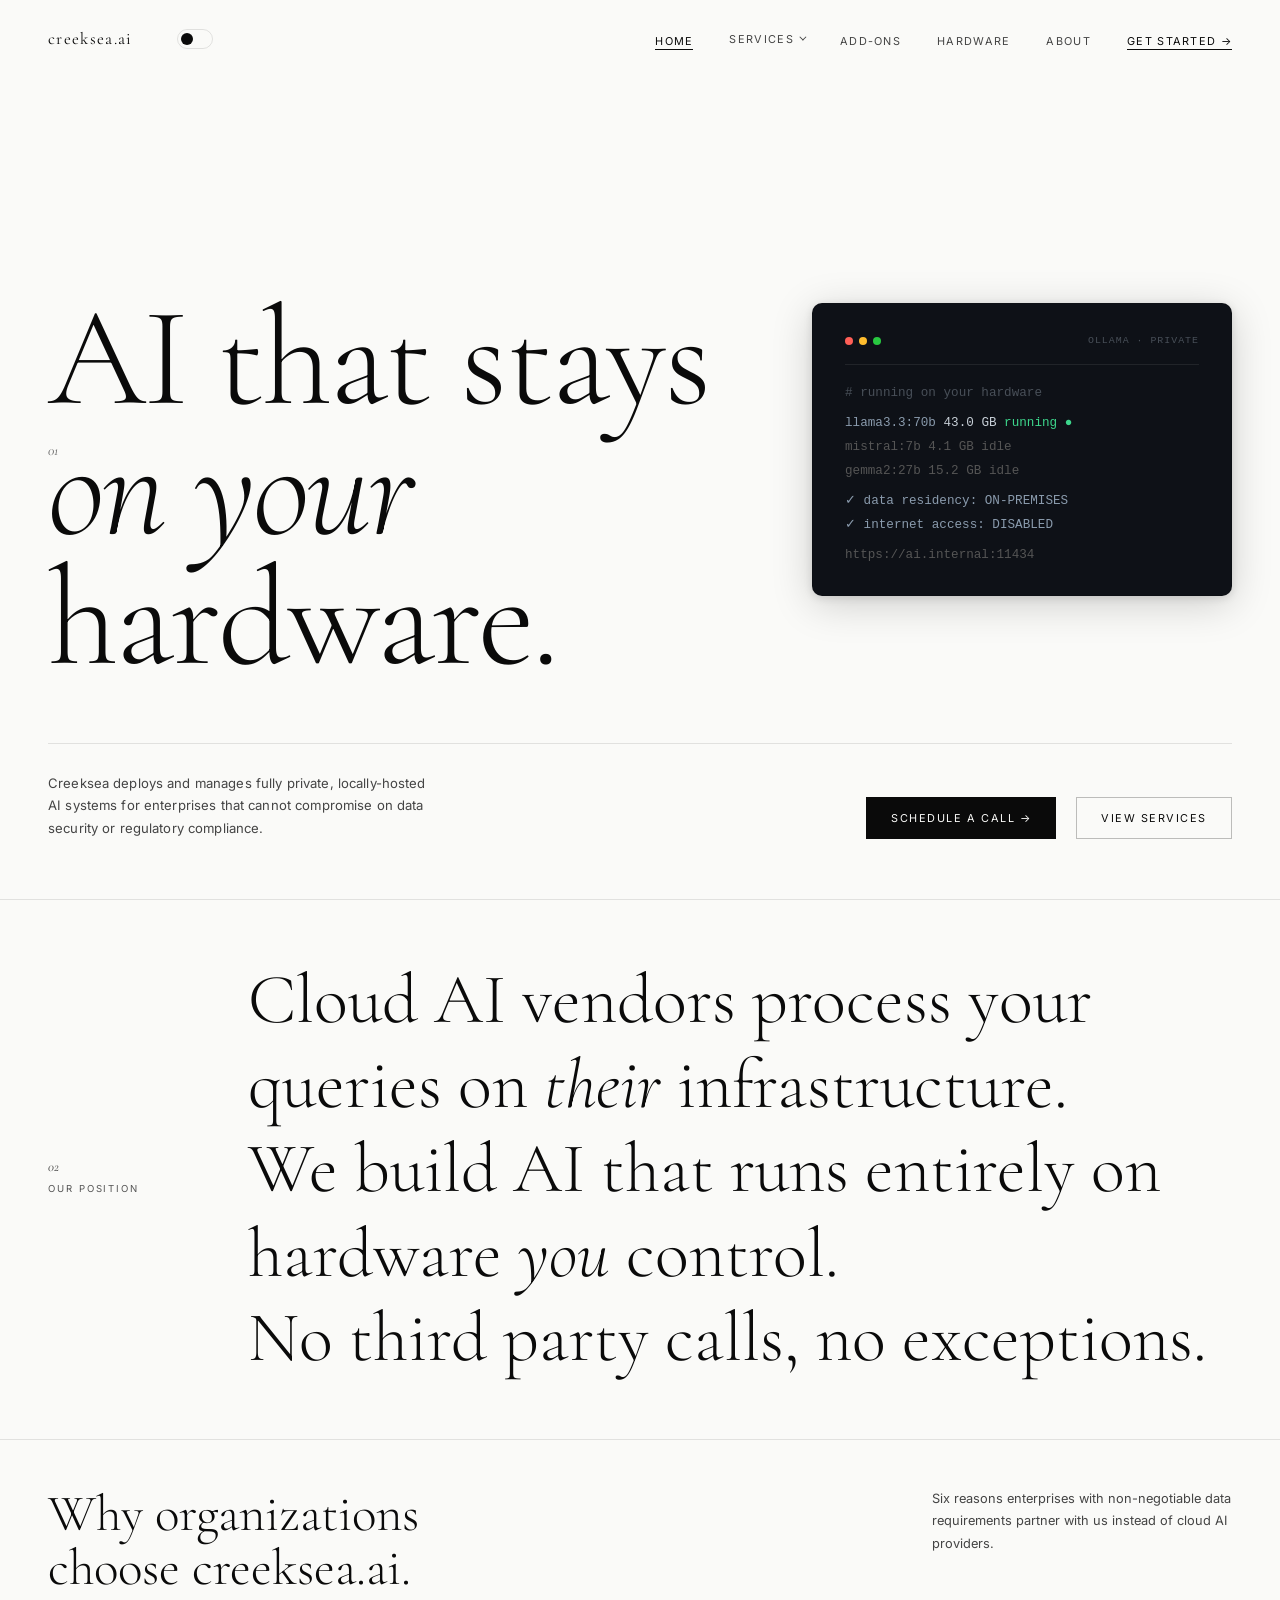
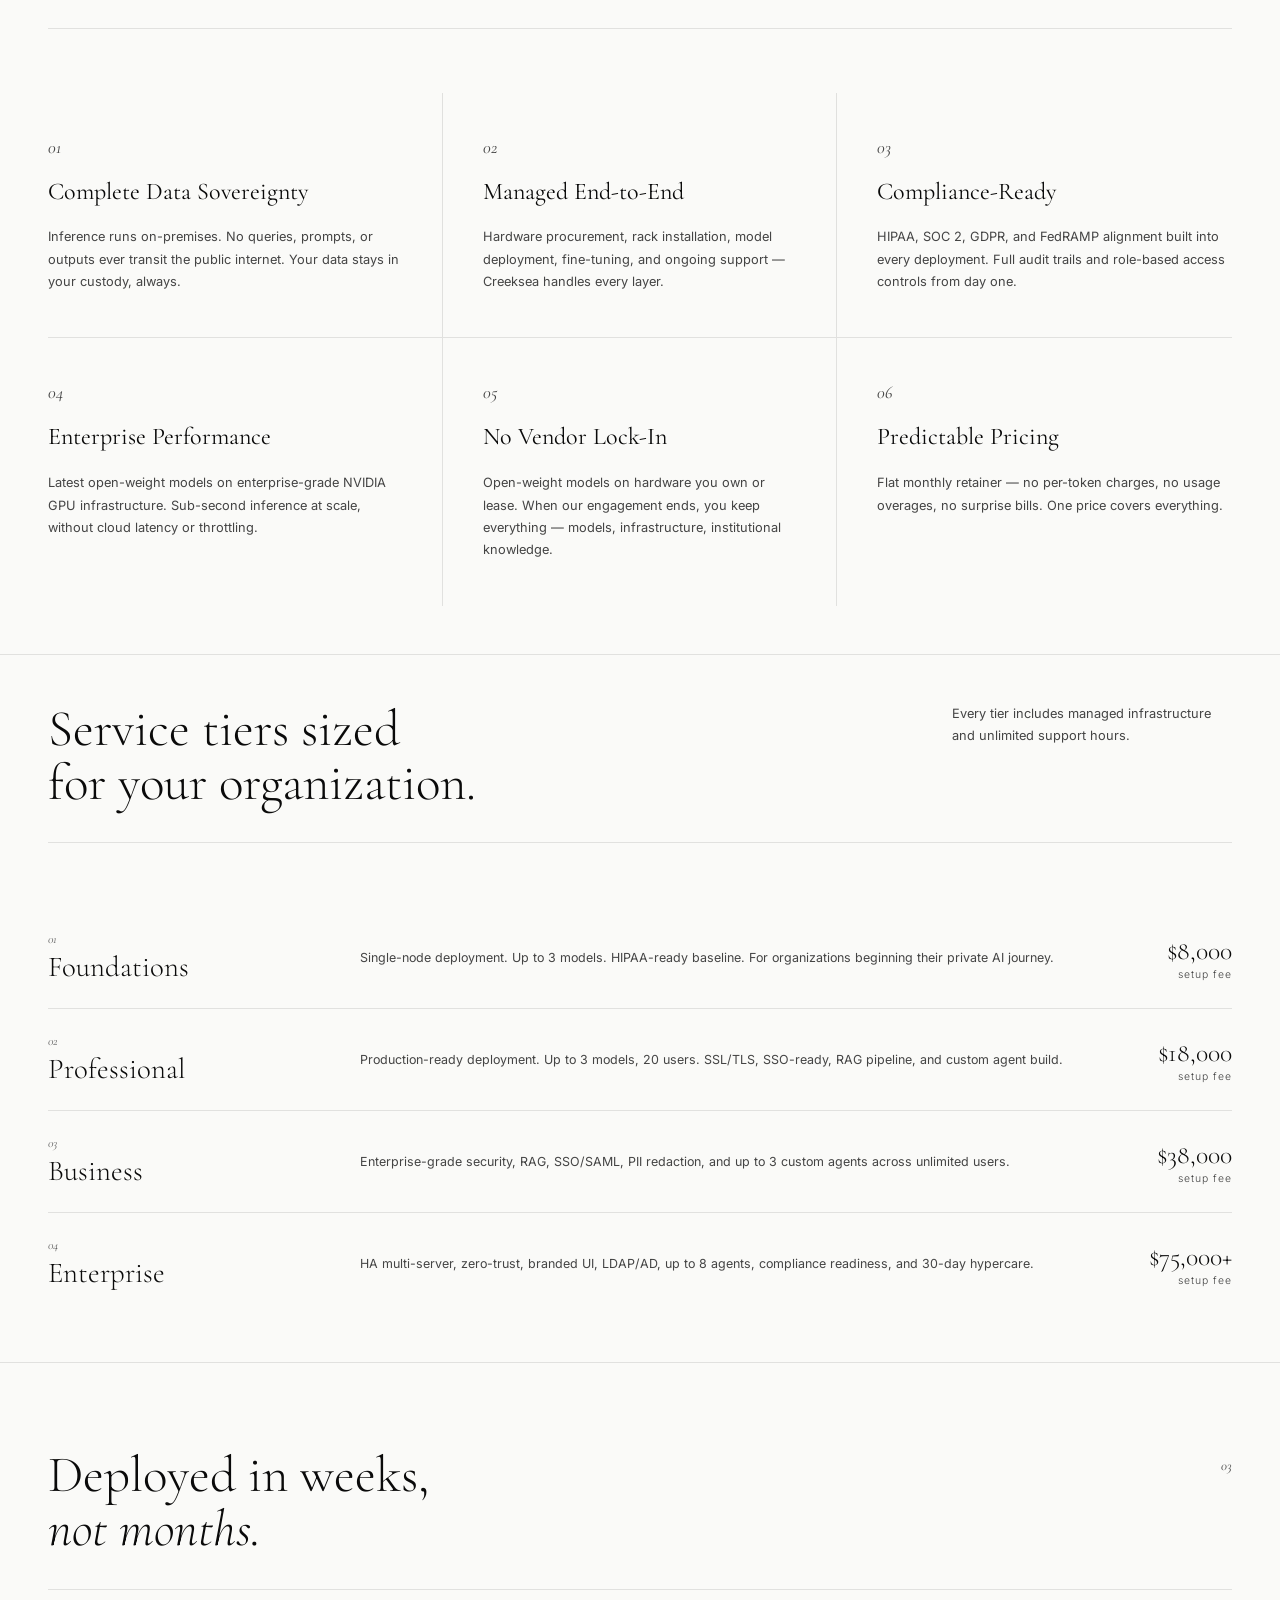
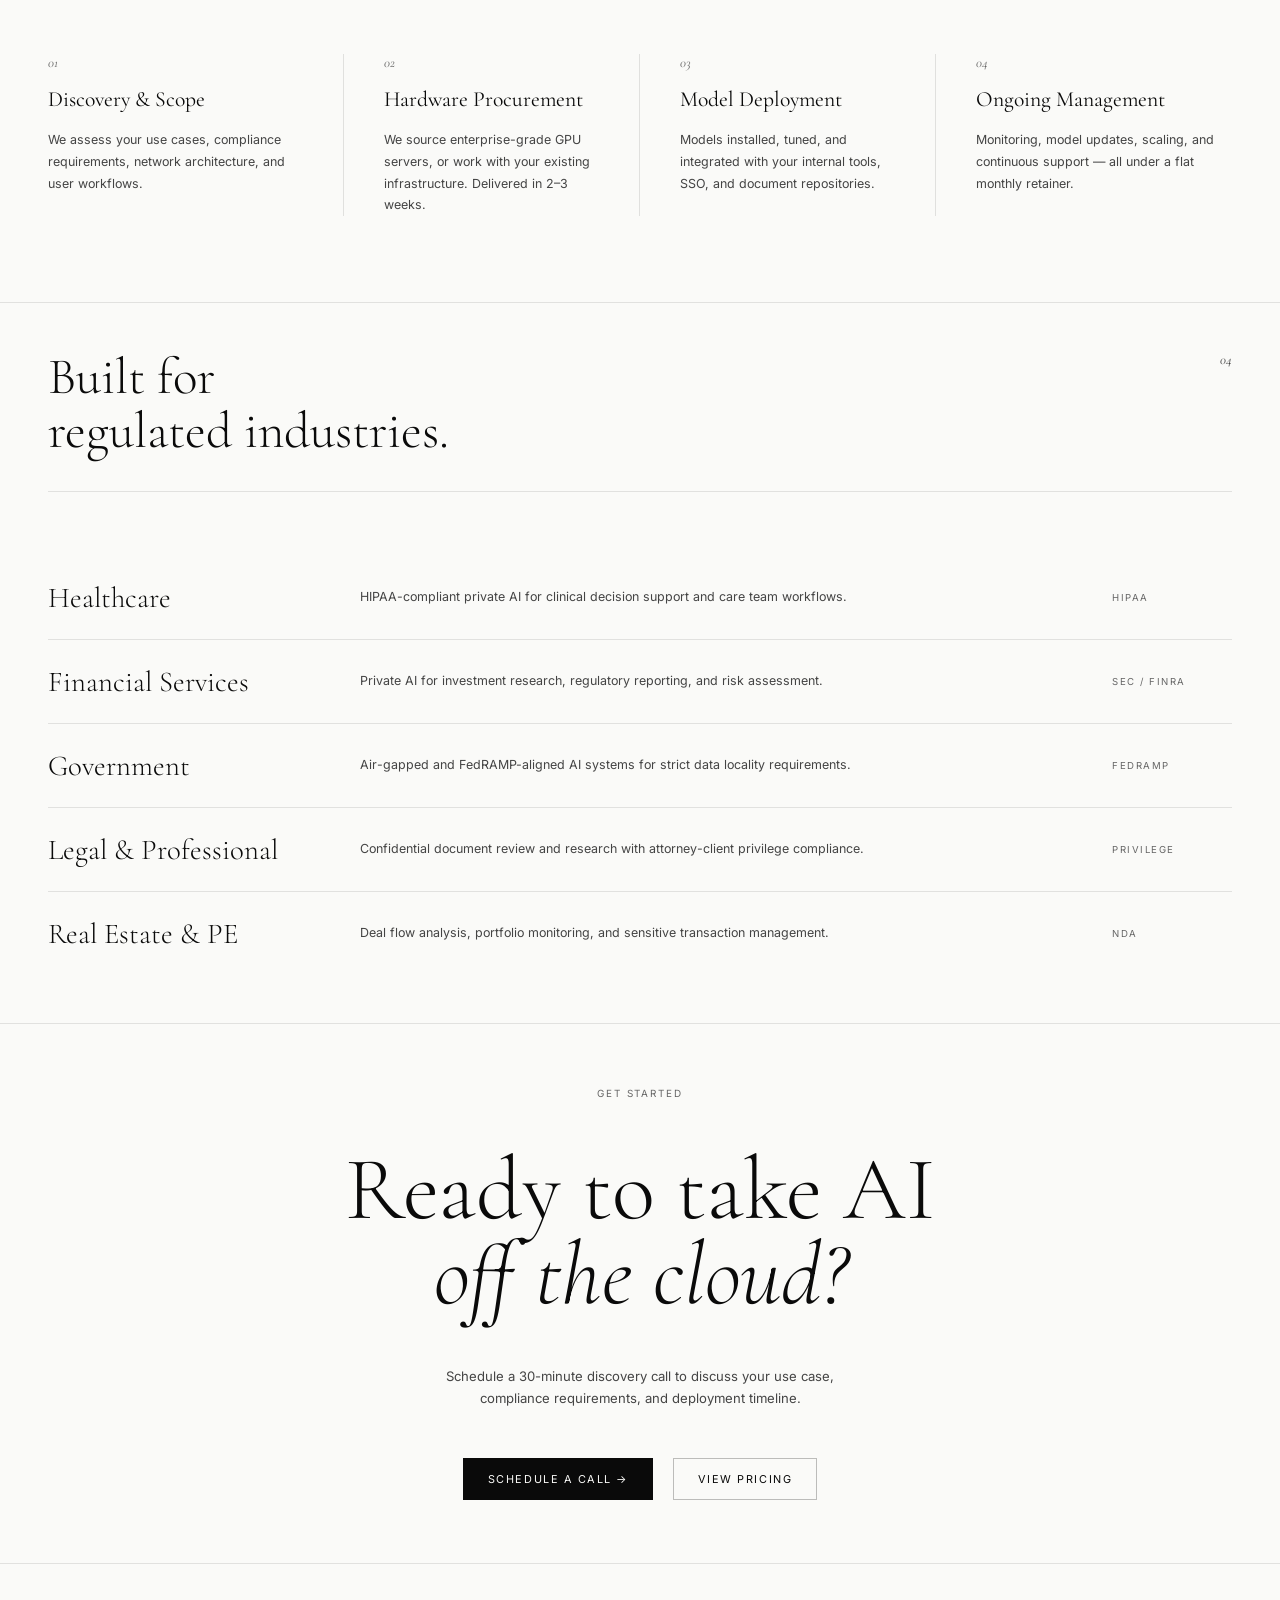
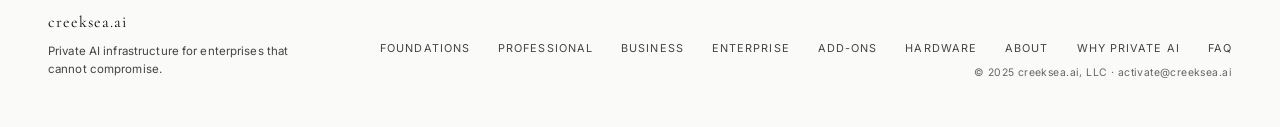
==== commit 7d5be9f0: "Add About, Why Private AI, and FAQ pages with updated nav, footer, and sitemap" ====
--- a/index.html
+++ b/index.html
@@ -12,23 +12,23 @@
   </script>
   <meta charset="UTF-8">
   <meta name="viewport" content="width=device-width, initial-scale=1.0">
-  <title>Creeksea Advisory Group — Private AI Infrastructure</title>
-  <meta name="description" content="Private AI infrastructure deployed on your hardware. Locally hosted, HIPAA and FedRAMP-ready, with no vendor lock-in. Enterprise AI solutions from Creeksea Advisory Group.">
+  <title>creeksea.ai — Private AI Infrastructure</title>
+  <meta name="description" content="Private AI infrastructure deployed on your hardware. Locally hosted, HIPAA and FedRAMP-ready, with no vendor lock-in. Enterprise AI solutions from creeksea.ai.">
   <link rel="canonical" href="https://creeksea.ai/">
   <link rel="icon" type="image/png" href="/favicon.png">
   <link rel="apple-touch-icon" href="/apple-touch-icon.png">
   <!-- Open Graph -->
   <meta property="og:type" content="website">
   <meta property="og:url" content="https://creeksea.ai/">
-  <meta property="og:title" content="Creeksea Advisory Group — Private AI Infrastructure">
+  <meta property="og:title" content="creeksea.ai — Private AI Infrastructure">
   <meta property="og:description" content="Private AI infrastructure deployed on your hardware. Locally hosted, HIPAA and FedRAMP-ready, with no vendor lock-in.">
-  <meta property="og:site_name" content="Creeksea Advisory Group">
+  <meta property="og:site_name" content="creeksea.ai">
   <meta property="og:image" content="https://creeksea.ai/og-image.png">
   <meta property="og:image:width" content="1200">
   <meta property="og:image:height" content="630">
   <!-- Twitter Card -->
   <meta name="twitter:card" content="summary_large_image">
-  <meta name="twitter:title" content="Creeksea Advisory Group — Private AI Infrastructure">
+  <meta name="twitter:title" content="creeksea.ai — Private AI Infrastructure">
   <meta name="twitter:description" content="Private AI infrastructure deployed on your hardware. Locally hosted, HIPAA and FedRAMP-ready, with no vendor lock-in.">
   <meta name="twitter:image" content="https://creeksea.ai/og-image.png">
   <!-- Structured Data -->
@@ -36,7 +36,7 @@
   {
     "@context": "https://schema.org",
     "@type": "Organization",
-    "name": "Creeksea Advisory Group",
+    "name": "creeksea.ai",
     "url": "https://creeksea.ai",
     "description": "Private AI infrastructure deployed on your hardware. Locally hosted, HIPAA and FedRAMP-ready, with no vendor lock-in.",
     "contactPoint": {
@@ -652,6 +652,7 @@
     </li>
     <li><a href="addon-services.html">Add-Ons</a></li>
     <li><a href="hardware.html">Hardware</a></li>
+    <li><a href="about.html">About</a></li>
     <li><a href="https://meetings-na2.hubspot.com/fergus-clare" class="nav-cta">Get Started →</a></li>
   </ul>
   <button class="nav-hamburger" id="navHamburger" aria-label="Open menu" aria-expanded="false">
@@ -886,8 +887,11 @@
       <li><a href="tier-4-enterprise.html">Enterprise</a></li>
       <li><a href="addon-services.html">Add-Ons</a></li>
       <li><a href="hardware.html">Hardware</a></li>
+      <li><a href="about.html">About</a></li>
+      <li><a href="why-private-ai.html">Why Private AI</a></li>
+      <li><a href="faq.html">FAQ</a></li>
     </ul>
-    <span class="footer-copy">© 2025 Creeksea Advisory Group, LLC · activate@creeksea.ai</span>
+    <span class="footer-copy">© 2025 creeksea.ai, LLC · activate@creeksea.ai</span>
   </div>
 </footer>
 
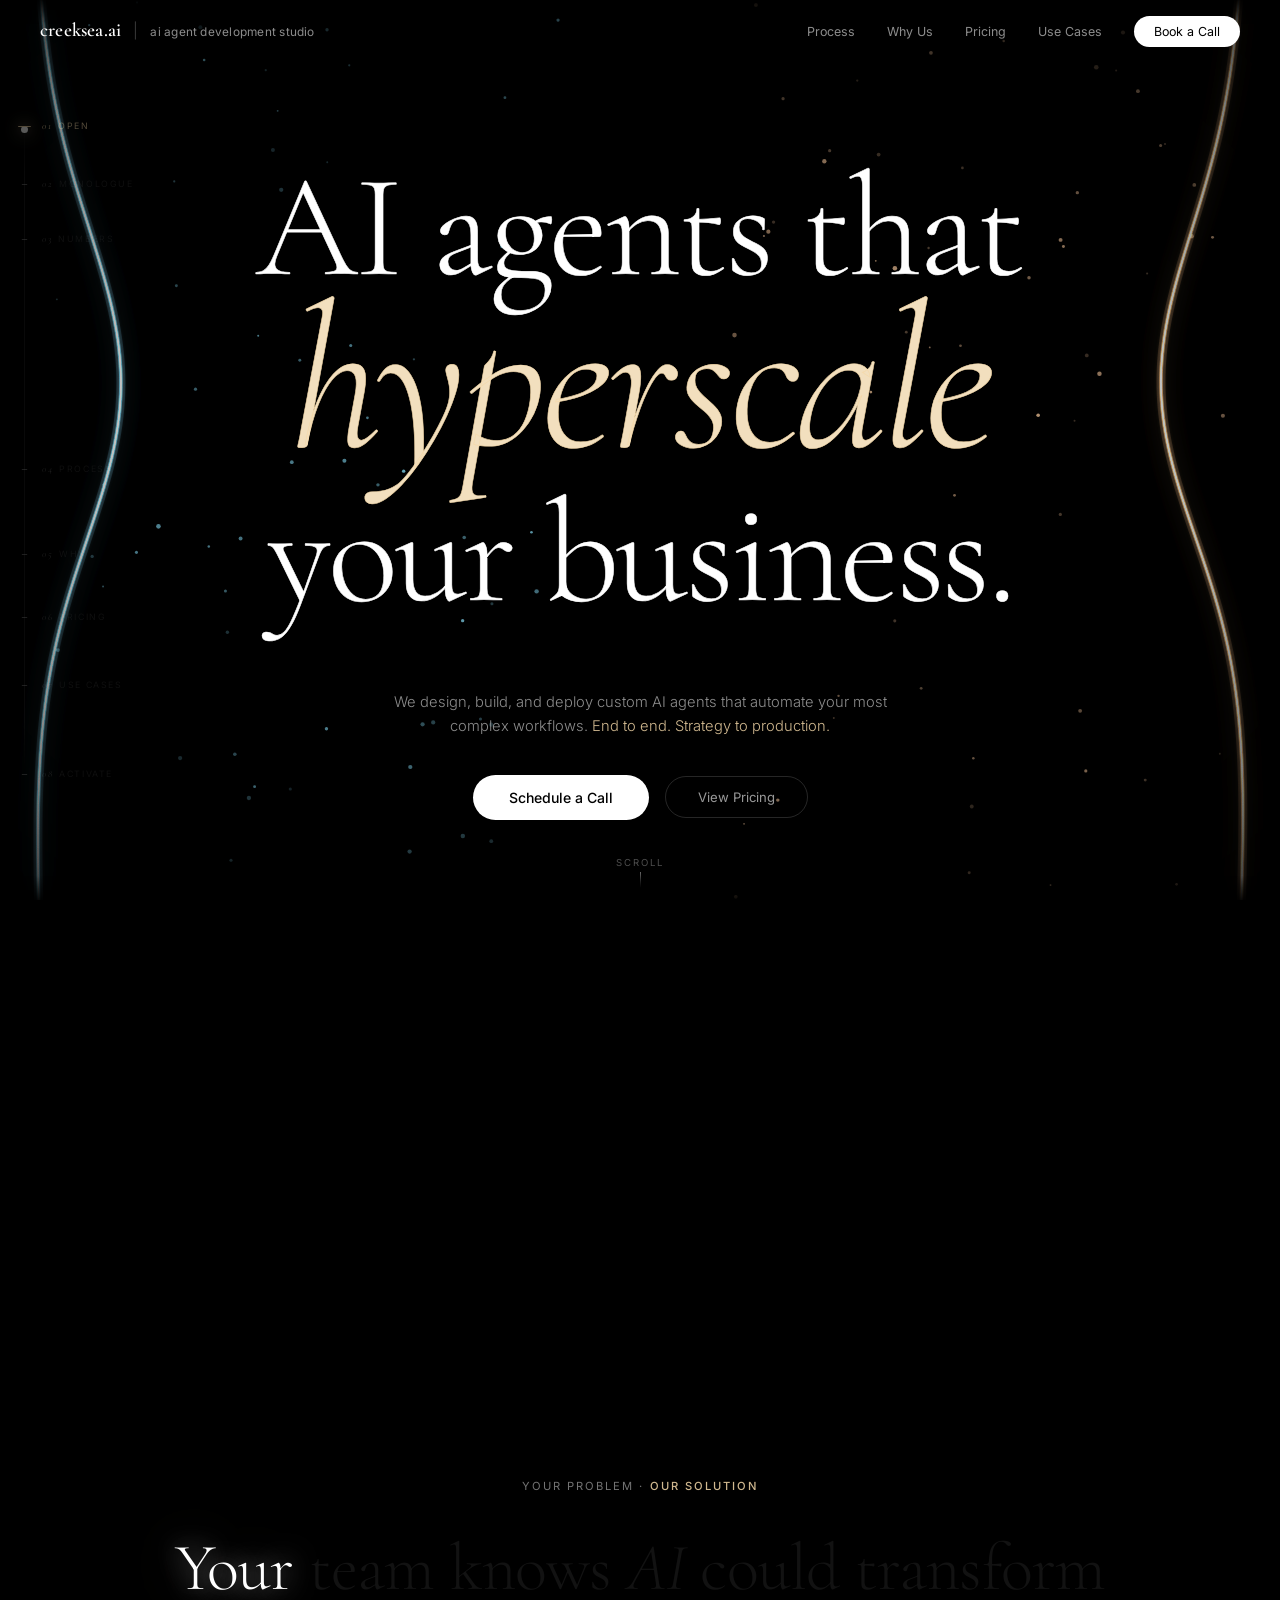
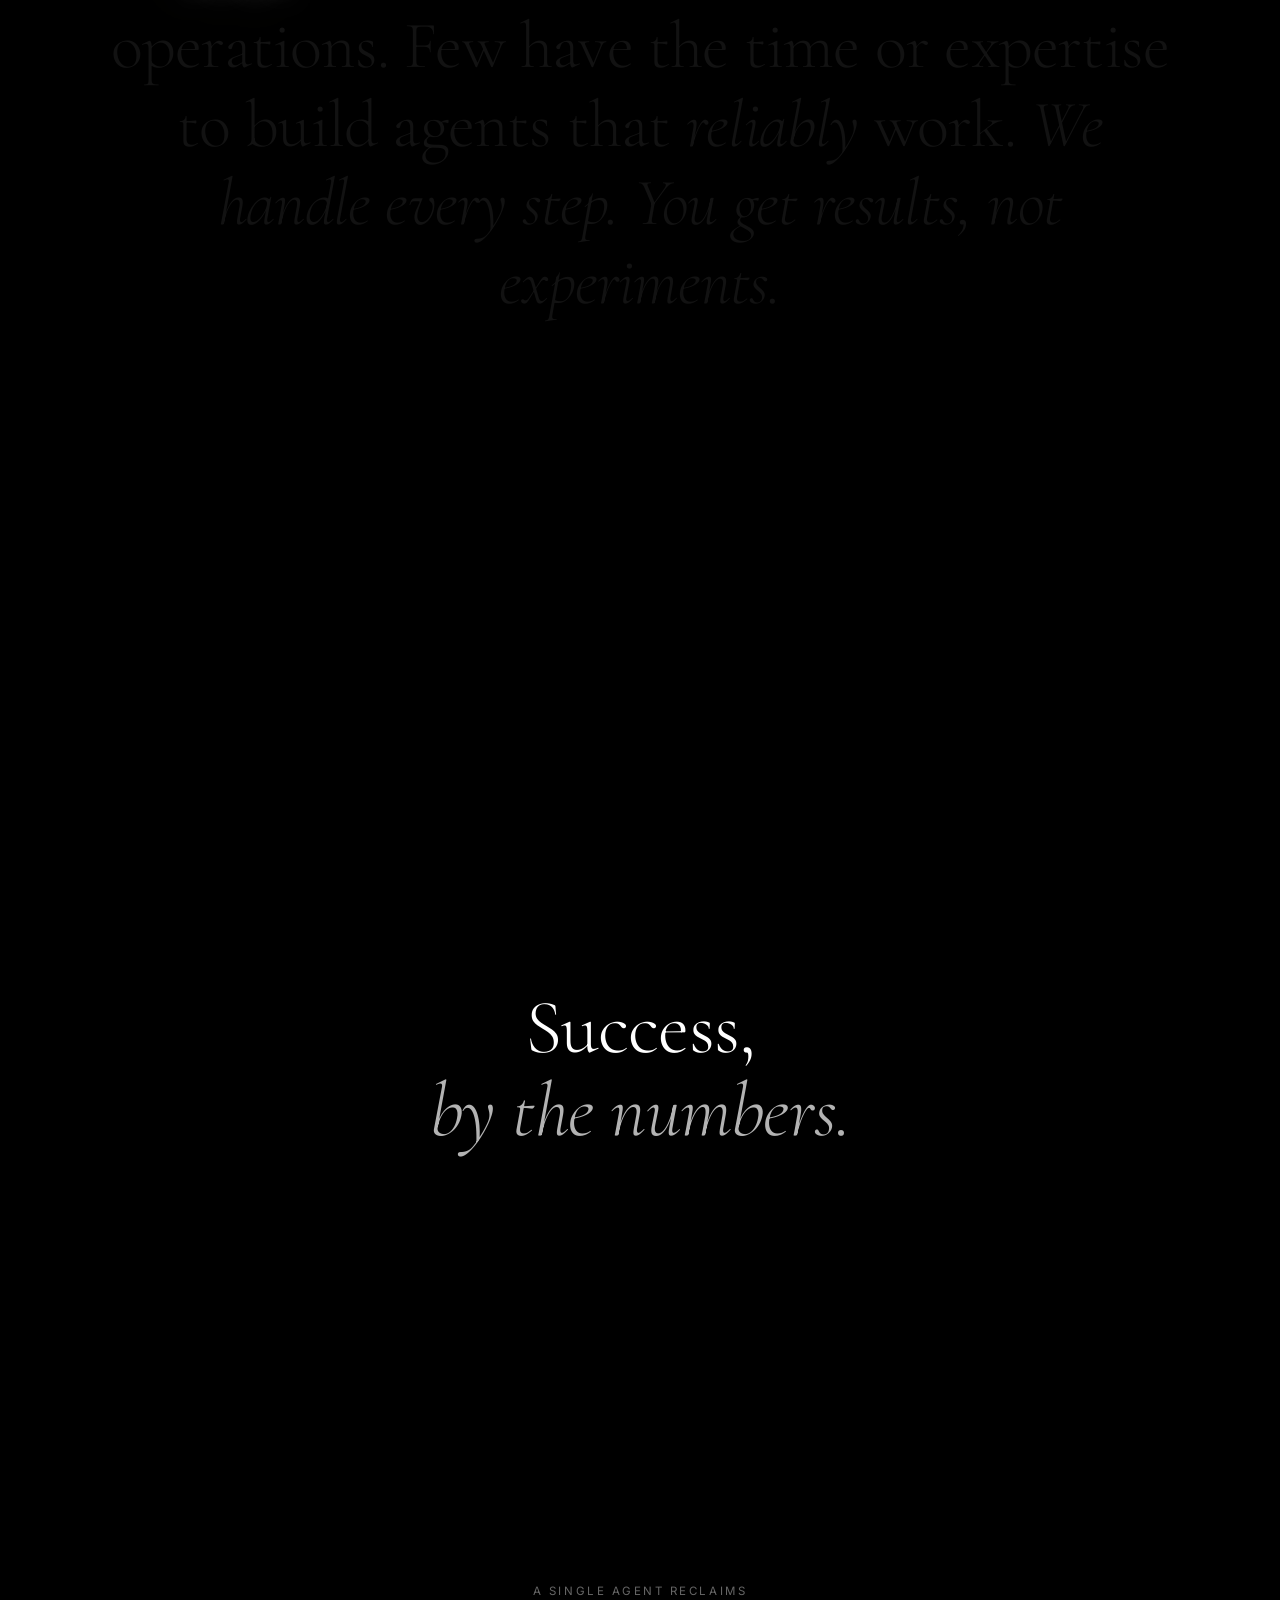
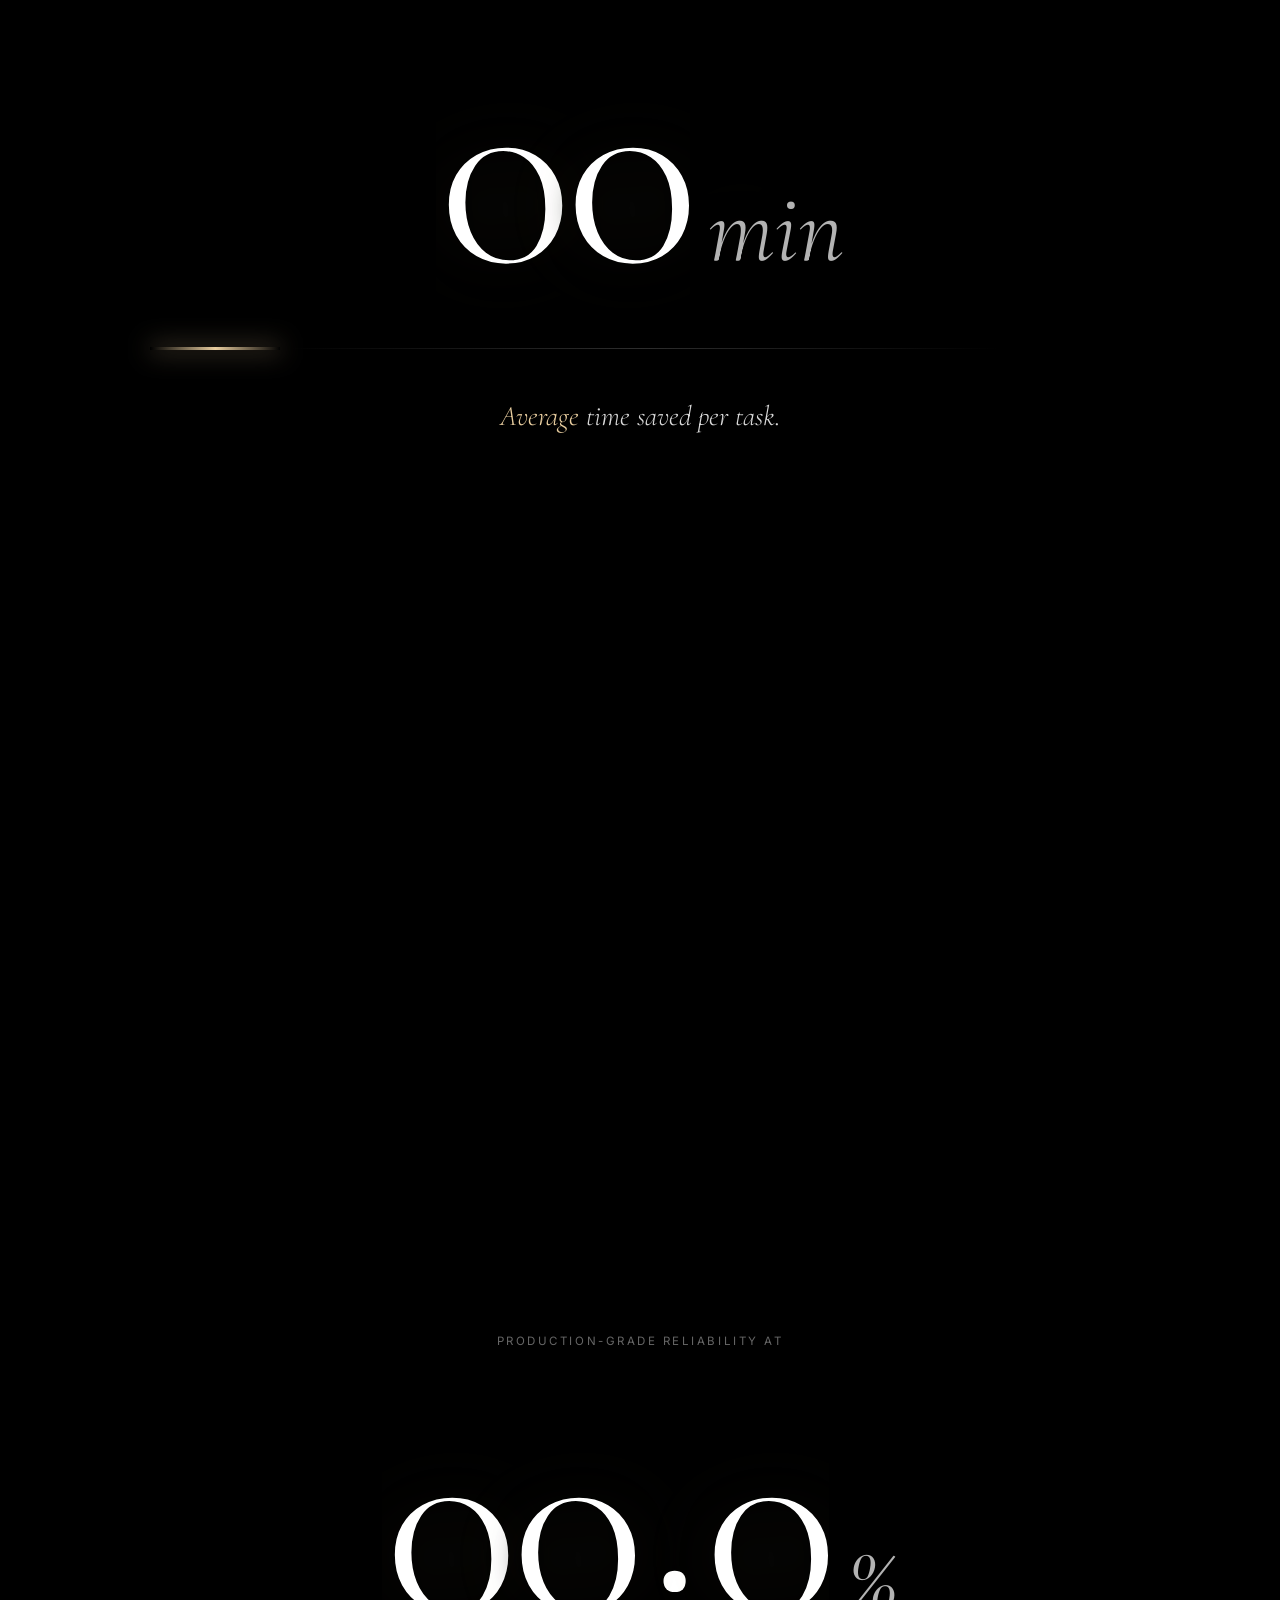
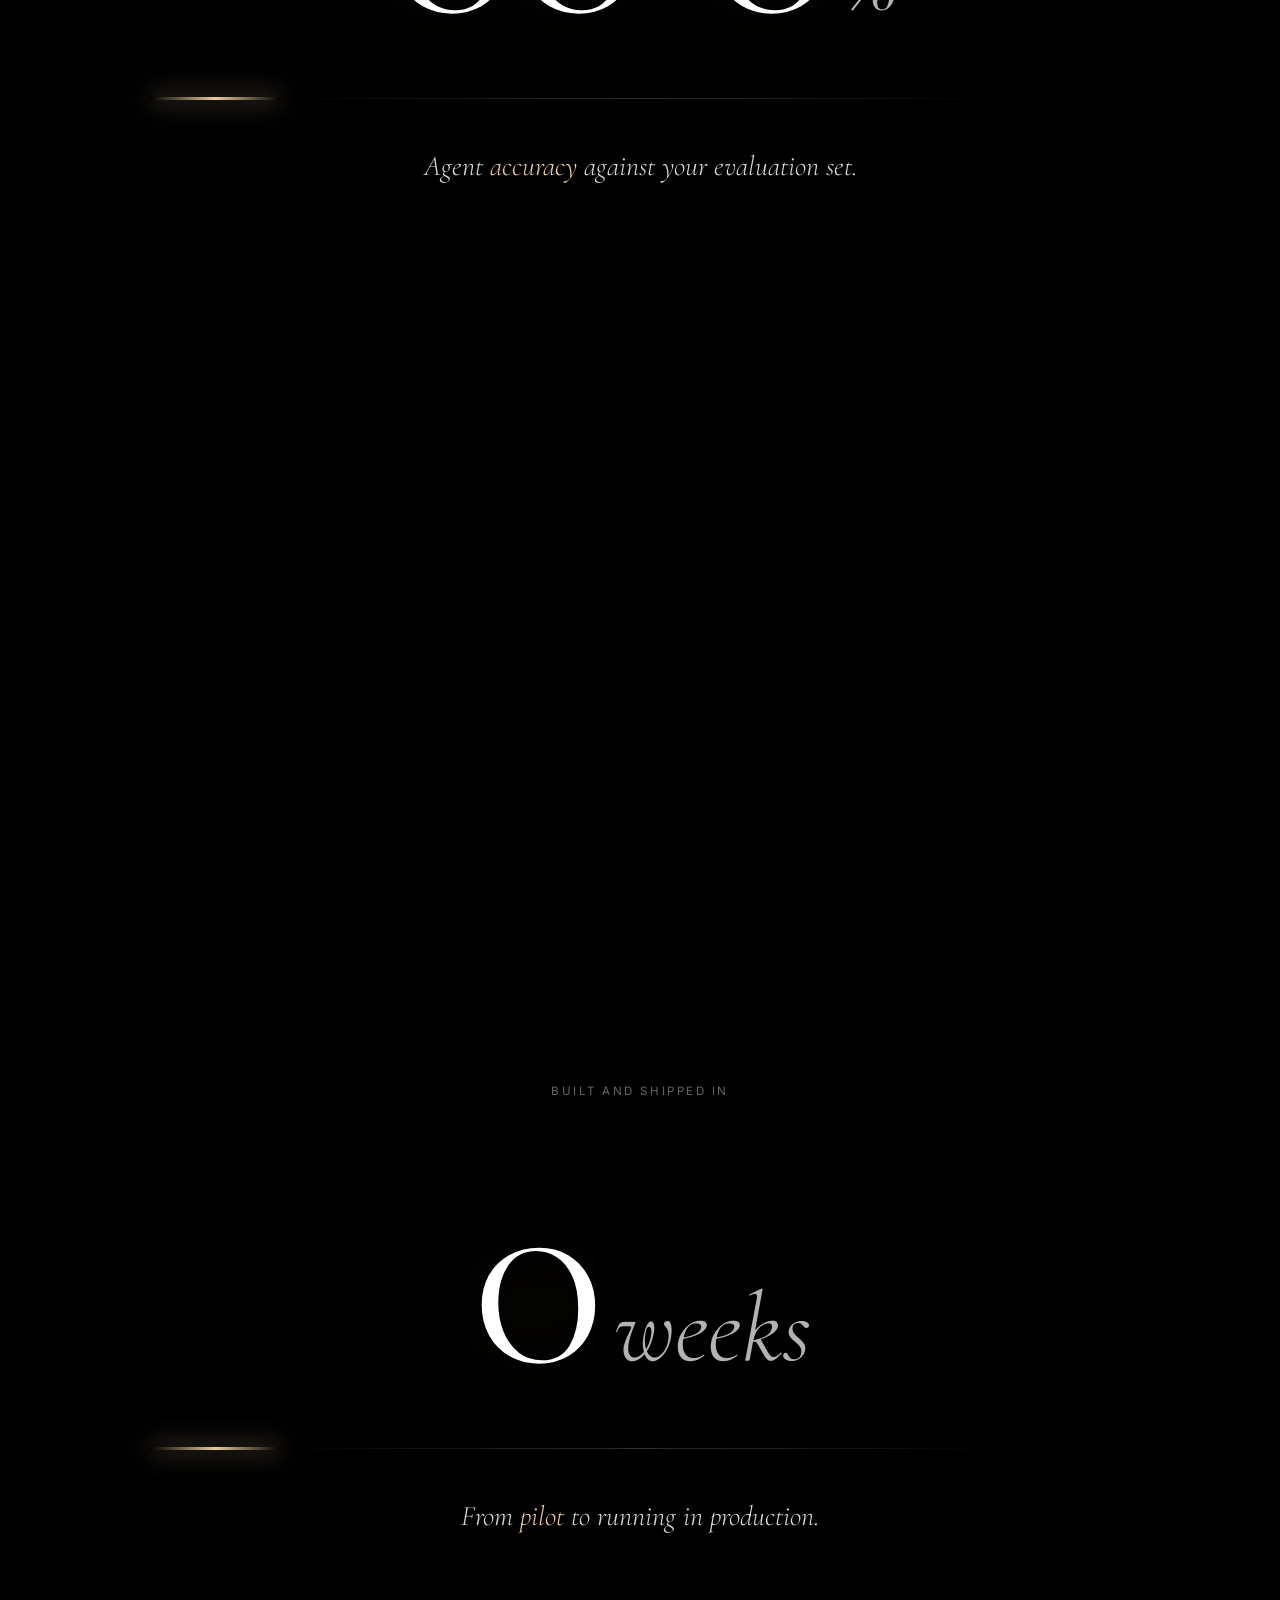
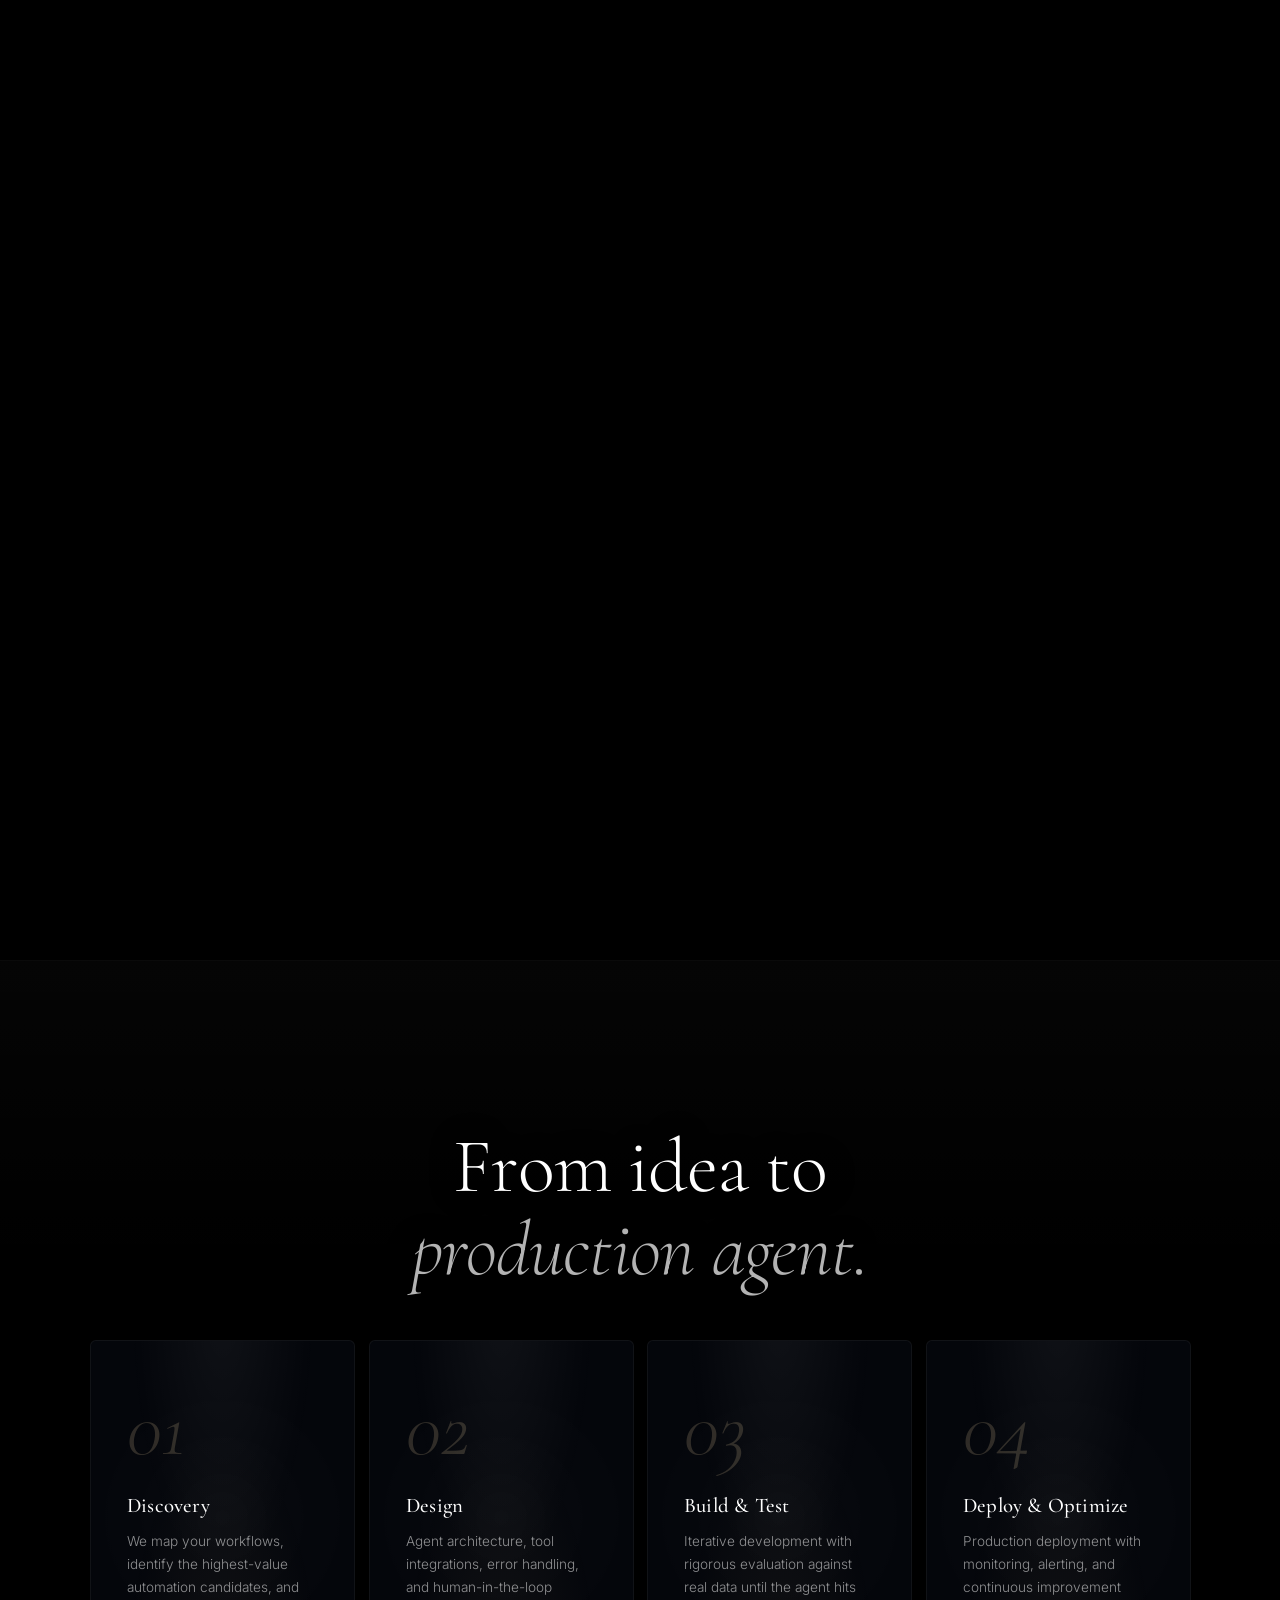
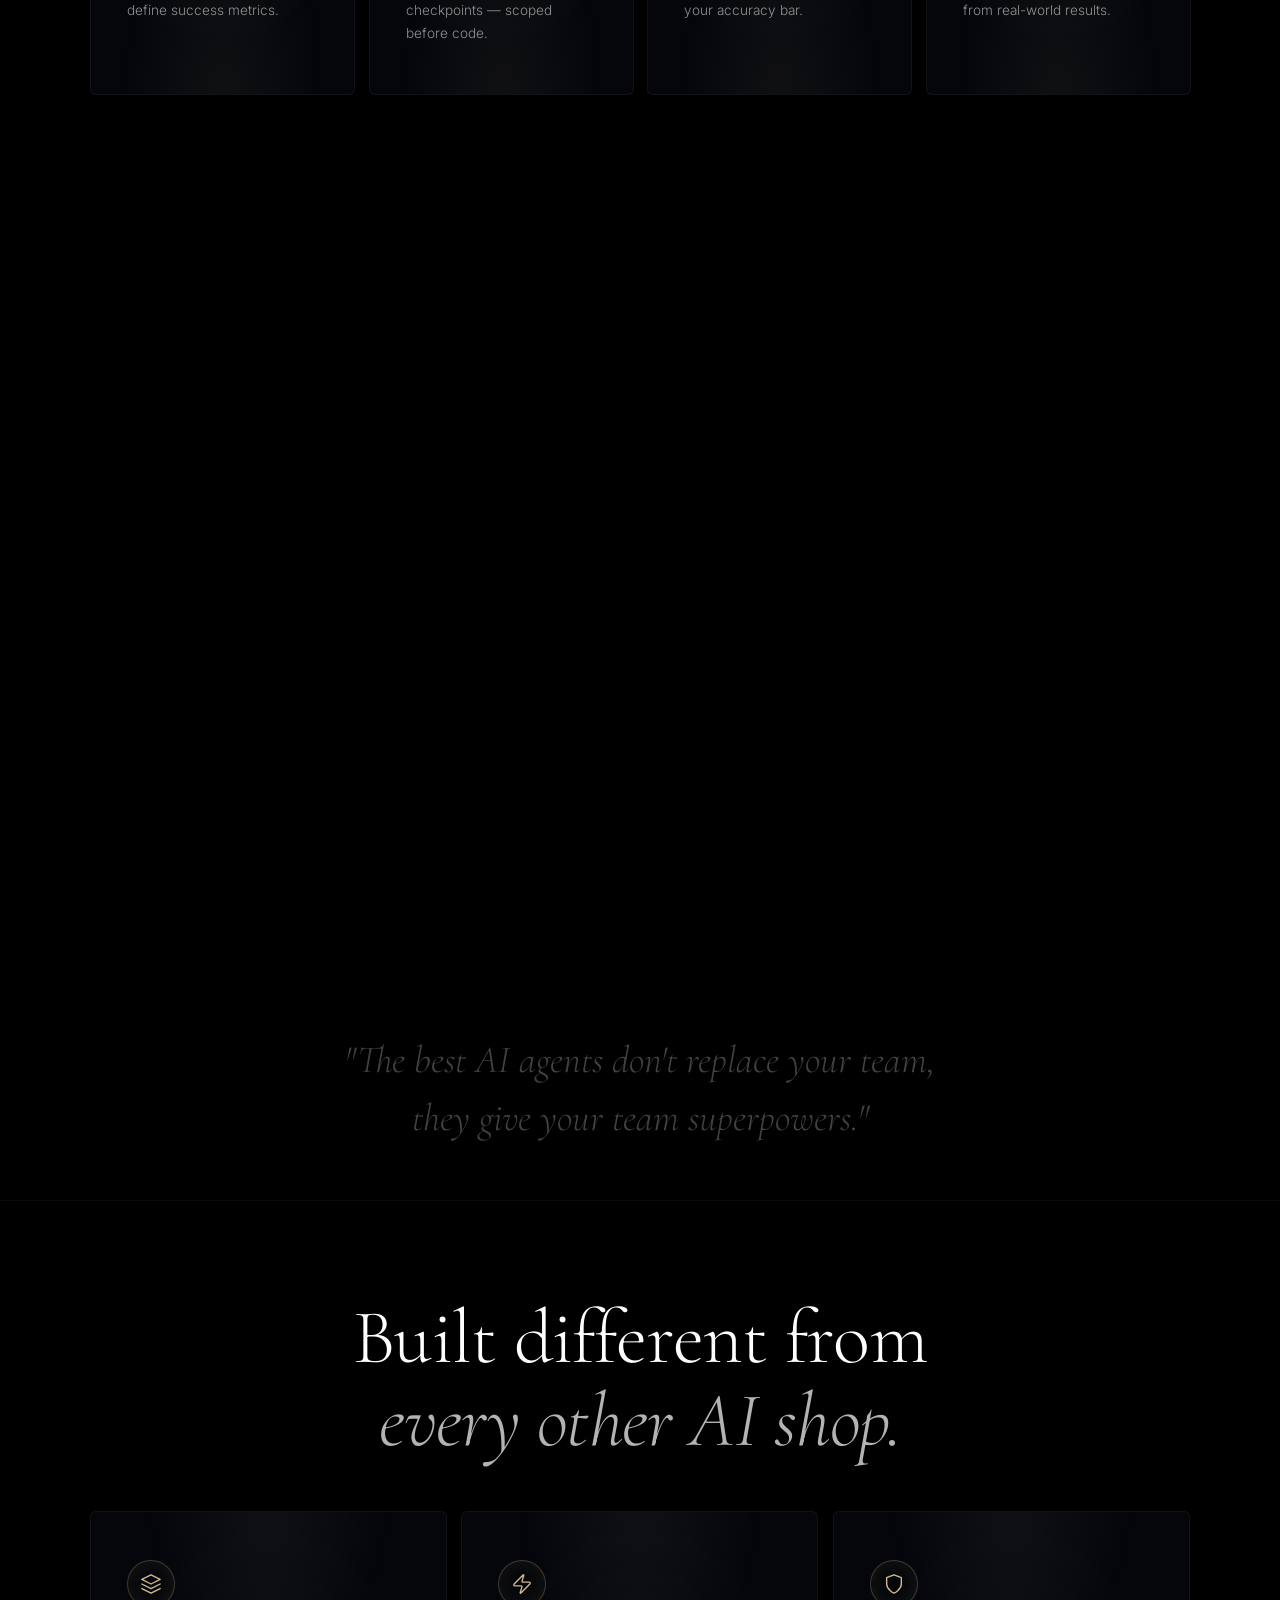
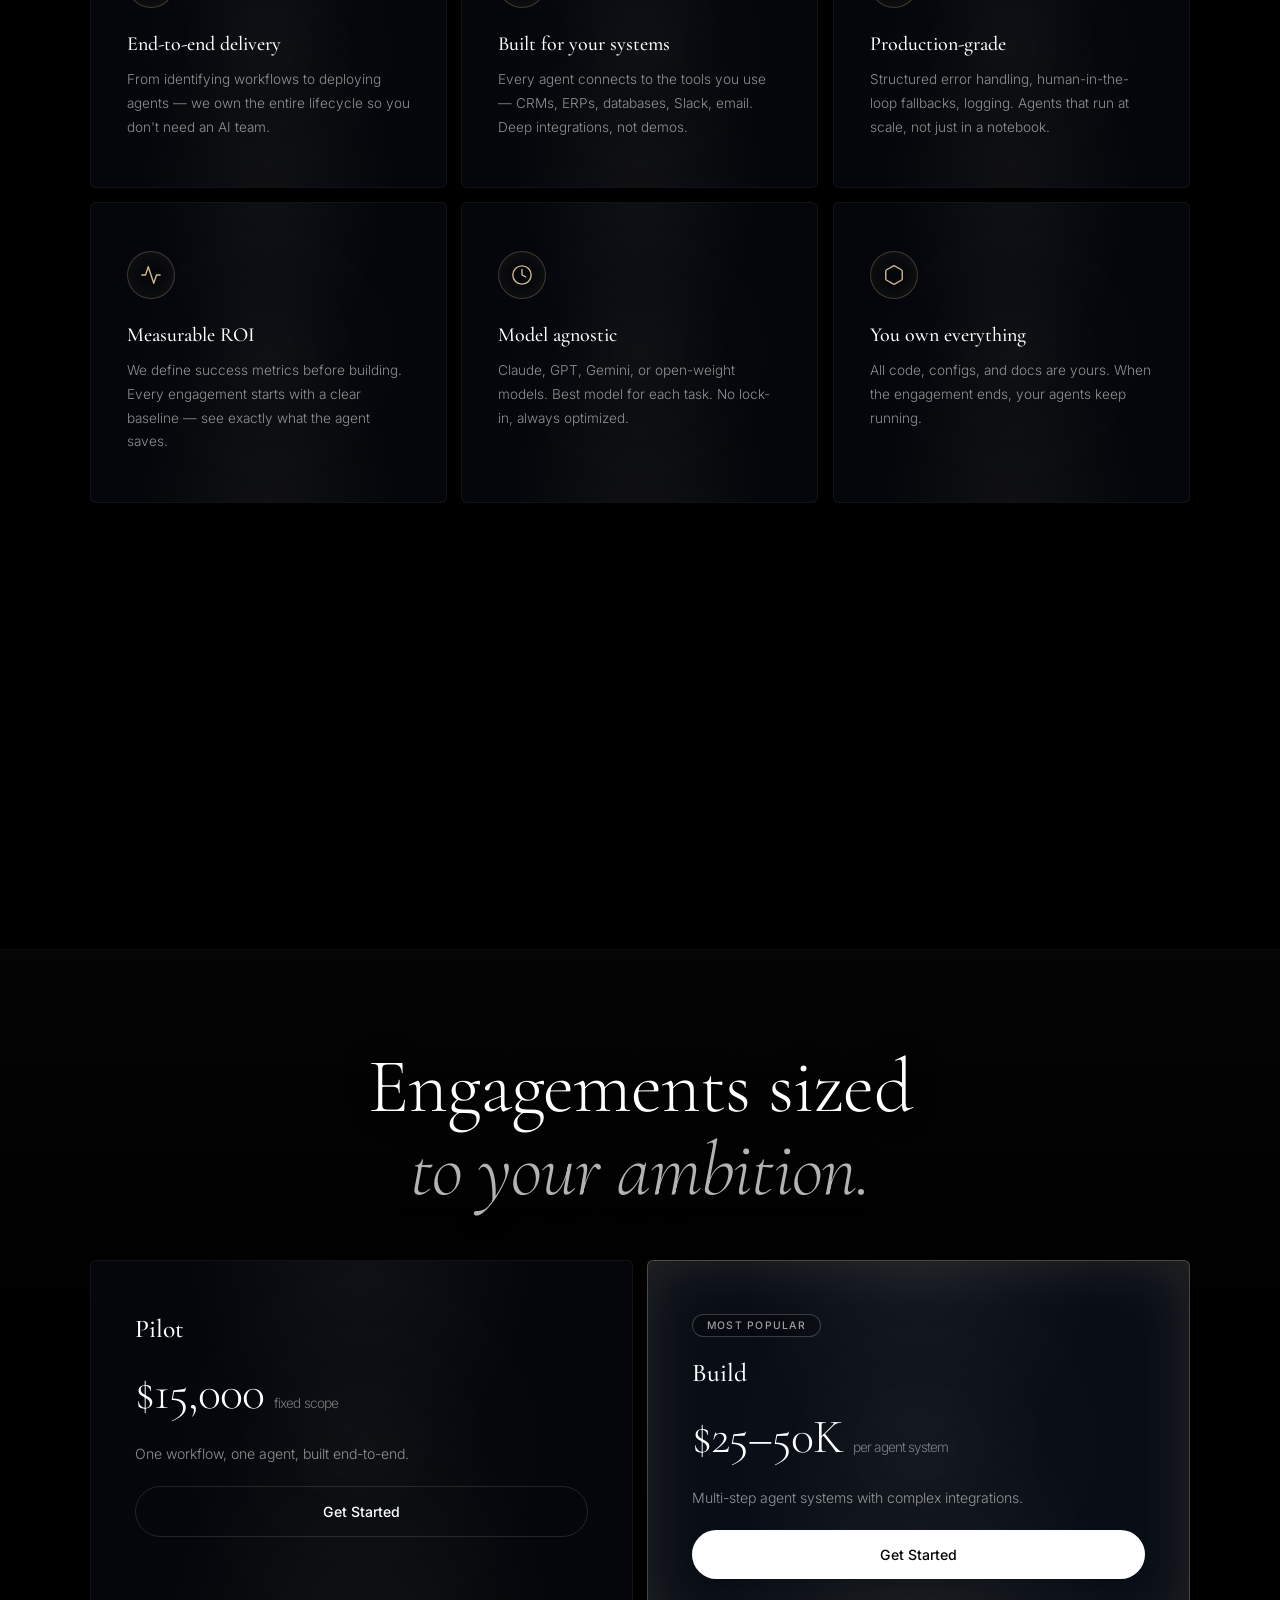
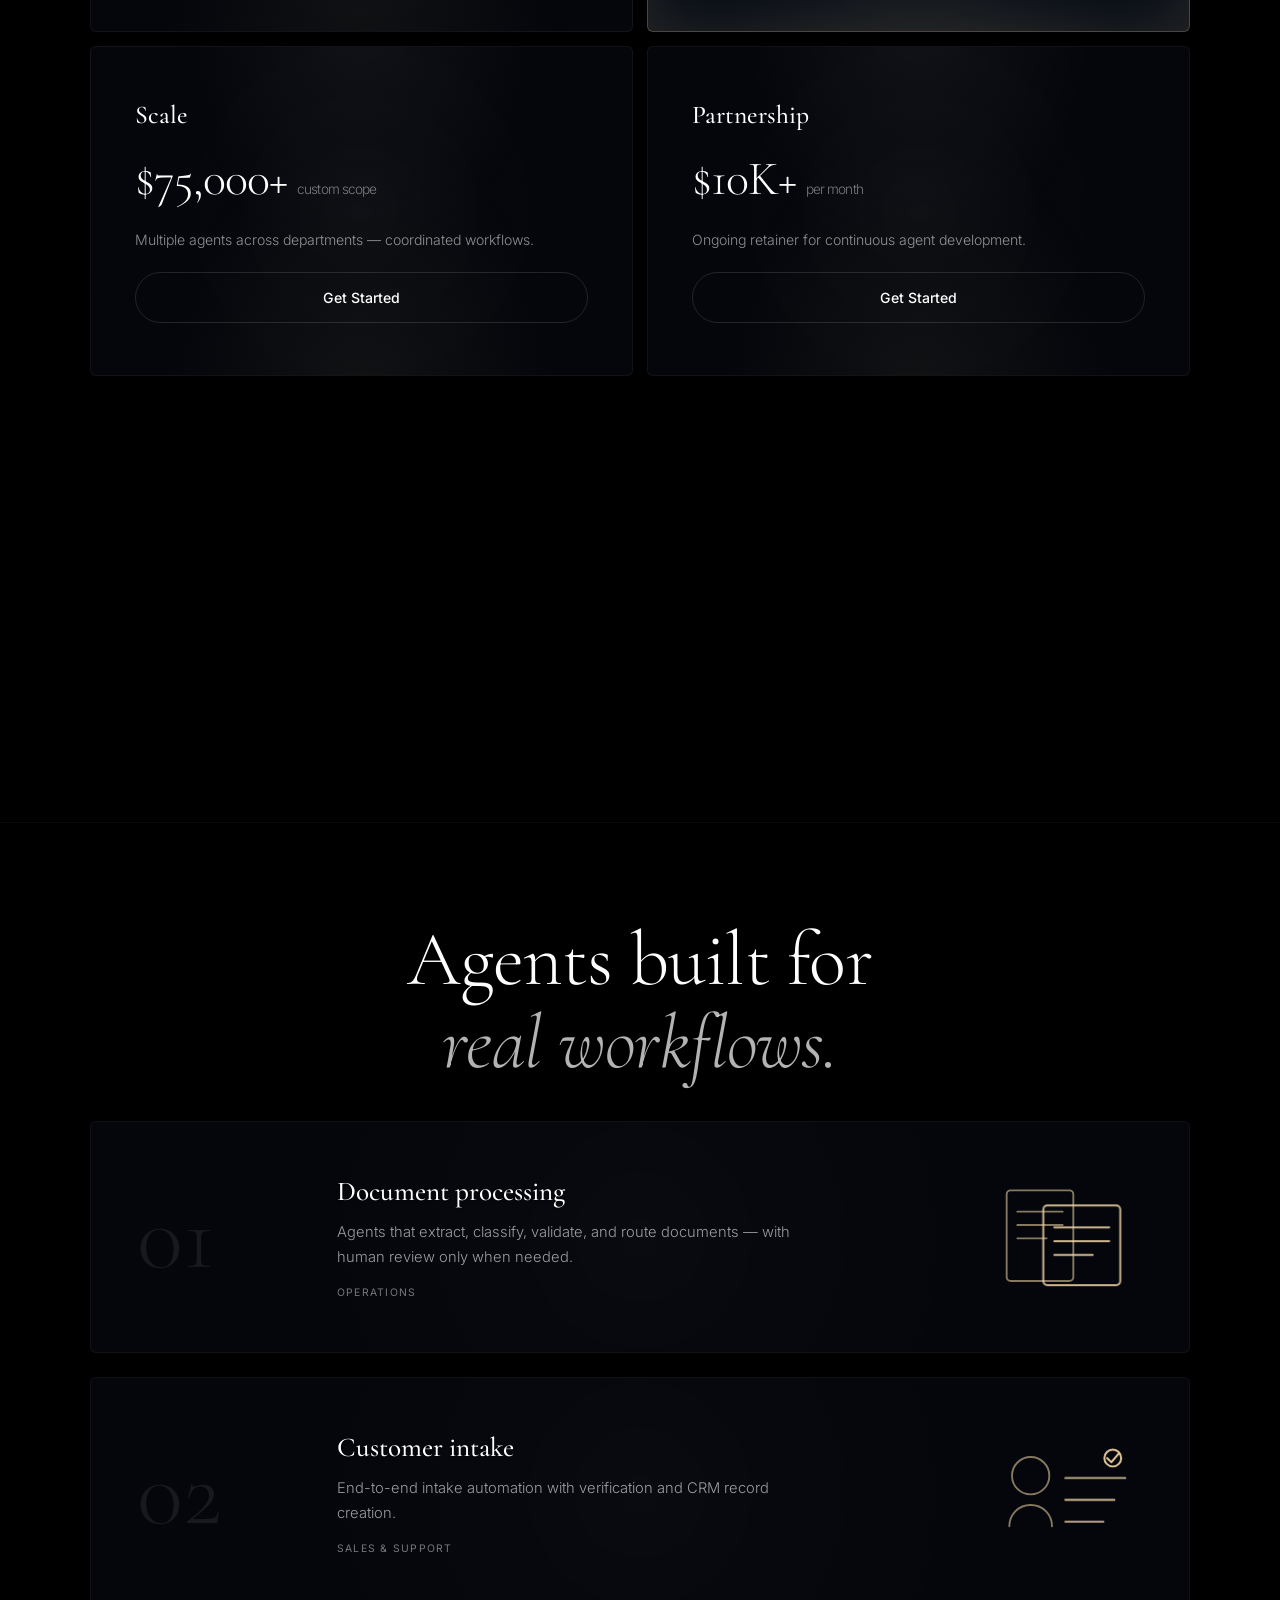
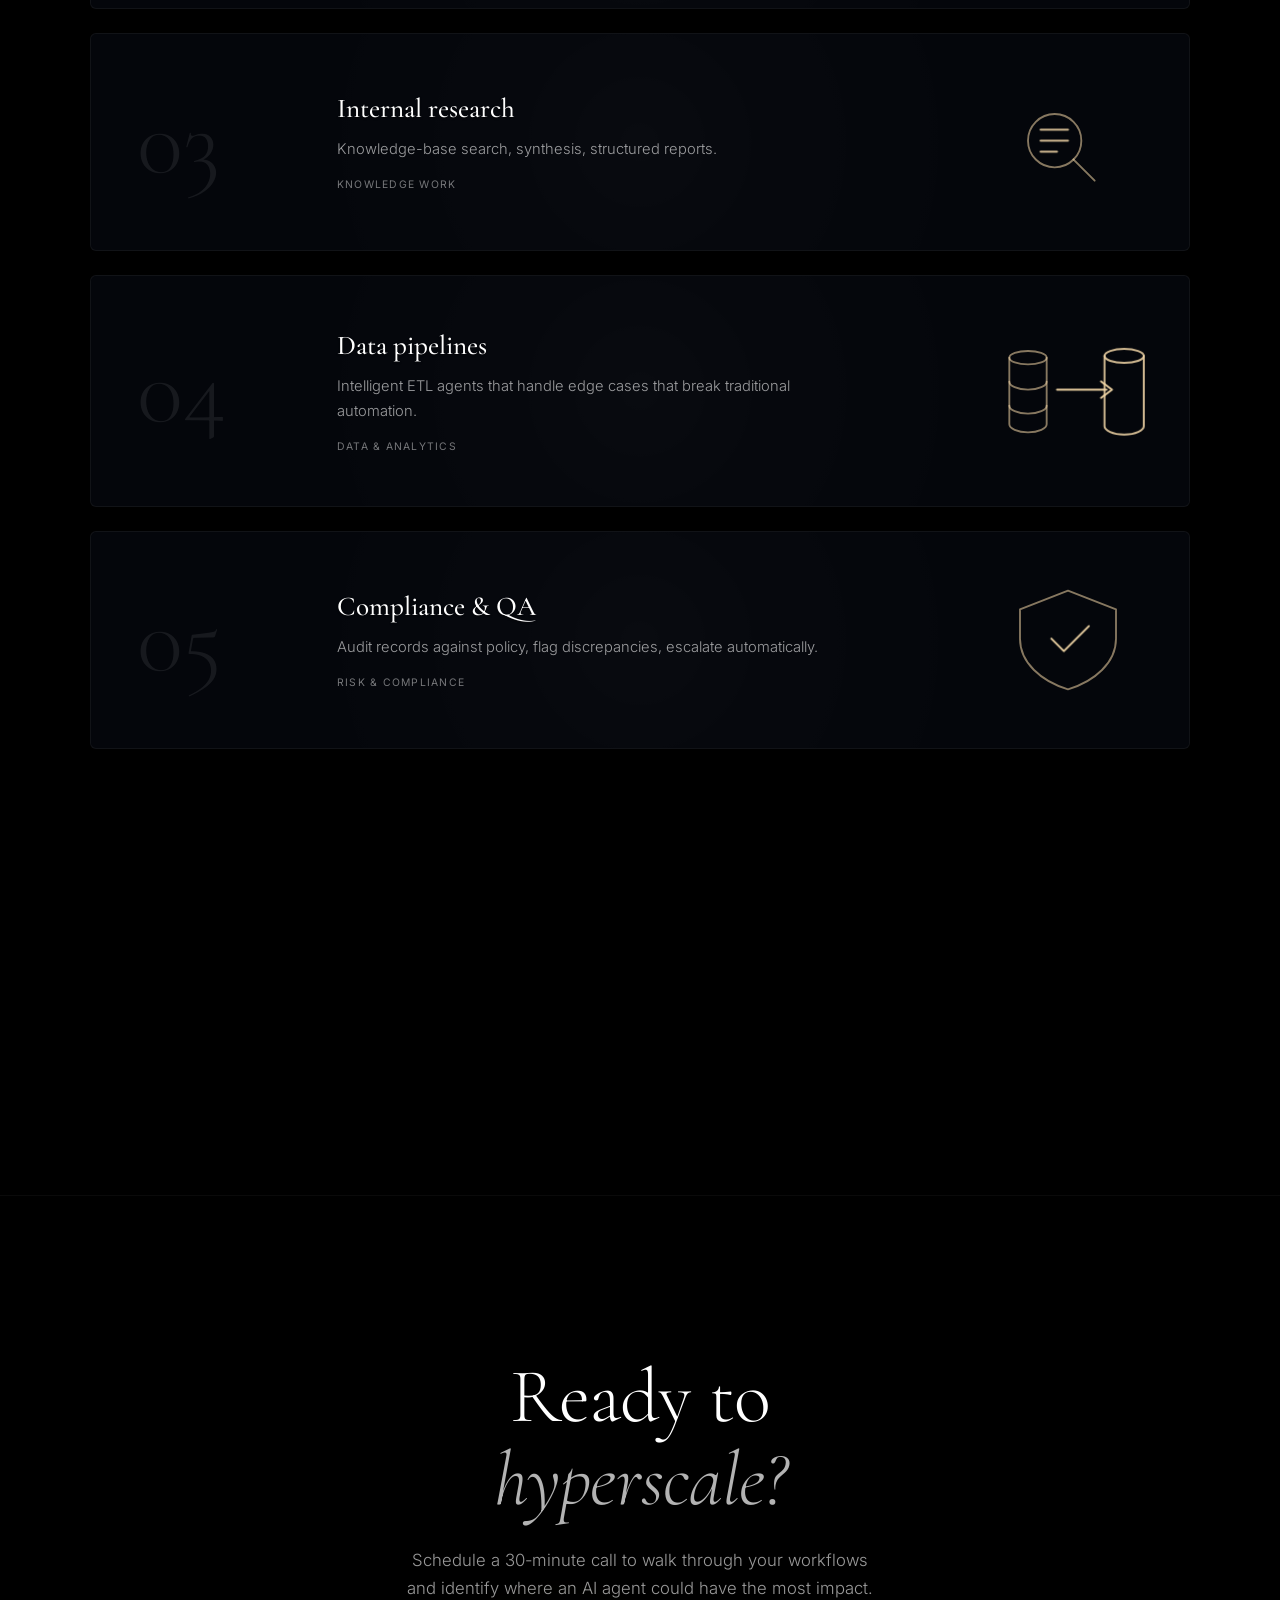
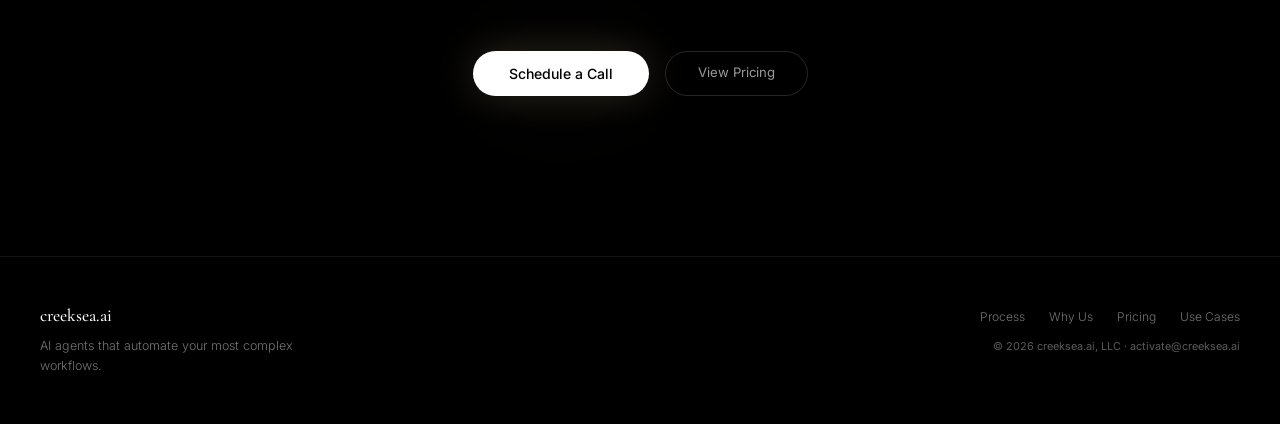
==== commit 6a077531: "Replace site with cinematic single-page design Replaces the multi-page tier/services structure with " ====
--- a/index.html
+++ b/index.html
@@ -1,961 +1,2095 @@
 <!DOCTYPE html>
-<html lang="en" data-theme="light">
+<html lang="en">
 <head>
-  <!-- Google tag (gtag.js) -->
   <script async src="https://www.googletagmanager.com/gtag/js?id=G-5W42P4DX9V"></script>
-  <script>
-    window.dataLayer = window.dataLayer || [];
-    function gtag(){dataLayer.push(arguments);}
-    gtag('js', new Date());
-  
-    gtag('config', 'G-5W42P4DX9V');
-  </script>
+  <script>window.dataLayer=window.dataLayer||[];function gtag(){dataLayer.push(arguments)}gtag('js',new Date());gtag('config','G-5W42P4DX9V');</script>
   <meta charset="UTF-8">
   <meta name="viewport" content="width=device-width, initial-scale=1.0">
-  <title>creeksea.ai — Private AI Infrastructure</title>
-  <meta name="description" content="Private AI infrastructure deployed on your hardware. Locally hosted, HIPAA and FedRAMP-ready, with no vendor lock-in. Enterprise AI solutions from creeksea.ai.">
+  <title>creeksea.ai — AI Agents That Hyperscale Your Business</title>
+  <meta name="description" content="We design, build, and deploy custom AI agents that automate your most complex business workflows. End-to-end, from strategy to production.">
   <link rel="canonical" href="https://creeksea.ai/">
-  <link rel="icon" type="image/png" href="/favicon.png">
-  <link rel="apple-touch-icon" href="/apple-touch-icon.png">
-  <!-- Open Graph -->
-  <meta property="og:type" content="website">
-  <meta property="og:url" content="https://creeksea.ai/">
-  <meta property="og:title" content="creeksea.ai — Private AI Infrastructure">
-  <meta property="og:description" content="Private AI infrastructure deployed on your hardware. Locally hosted, HIPAA and FedRAMP-ready, with no vendor lock-in.">
-  <meta property="og:site_name" content="creeksea.ai">
+  <link rel="icon" type="image/png" href="favicon.png">
+  <meta property="og:title" content="creeksea.ai — AI Agents That Hyperscale Your Business">
+  <meta property="og:description" content="Custom AI agents that automate your most complex business workflows.">
   <meta property="og:image" content="https://creeksea.ai/og-image.png">
-  <meta property="og:image:width" content="1200">
-  <meta property="og:image:height" content="630">
-  <!-- Twitter Card -->
   <meta name="twitter:card" content="summary_large_image">
-  <meta name="twitter:title" content="creeksea.ai — Private AI Infrastructure">
-  <meta name="twitter:description" content="Private AI infrastructure deployed on your hardware. Locally hosted, HIPAA and FedRAMP-ready, with no vendor lock-in.">
-  <meta name="twitter:image" content="https://creeksea.ai/og-image.png">
-  <!-- Structured Data -->
-  <script type="application/ld+json">
-  {
-    "@context": "https://schema.org",
-    "@type": "Organization",
-    "name": "creeksea.ai",
-    "url": "https://creeksea.ai",
-    "description": "Private AI infrastructure deployed on your hardware. Locally hosted, HIPAA and FedRAMP-ready, with no vendor lock-in.",
-    "contactPoint": {
-      "@type": "ContactPoint",
-      "email": "activate@creeksea.ai",
-      "contactType": "sales"
-    }
-  }
-  </script>
   <link rel="preconnect" href="https://fonts.googleapis.com">
   <link rel="preconnect" href="https://fonts.gstatic.com" crossorigin>
-  <link href="https://fonts.googleapis.com/css2?family=Inter:wght@300;400;500;600&family=Cormorant+Garamond:ital,wght@0,300;0,400;0,600;0,700;1,300;1,400&display=swap" rel="stylesheet">
-  <link rel="stylesheet" href="/styles.css">
+  <link href="https://fonts.googleapis.com/css2?family=Cormorant+Garamond:ital,wght@0,300;0,400;0,500;0,600;0,700;1,300;1,400&family=Inter:wght@300;400;500;600;700&display=swap" rel="stylesheet">
   <style>
-
-    /* ── HERO ── */
-    .hero {
-      min-height: 100vh;
-      display: flex; flex-direction: column; justify-content: flex-end;
-      padding: 0 48px 60px;
-      position: relative;
-      overflow: hidden;
-      border-bottom: 1px solid var(--border);
-    }
-    .hero-index {
-      position: absolute; top: 50%; left: 48px;
-      transform: translateY(-50%);
-      font-family: 'Cormorant Garamond', serif;
-      font-size: 0.9rem;
-      font-style: italic;
-      color: var(--gray-dim);
-    }
-    .hero-heading {
-      font-family: 'Cormorant Garamond', serif;
-      font-size: clamp(5rem, 11vw, 10.5rem);
-      font-weight: 300;
-      line-height: 0.92;
-      letter-spacing: -0.02em;
-      color: var(--black);
-      max-width: var(--max);
-    }
-    .hero-heading em {
-      font-style: italic;
-      font-weight: 300;
-    }
-    .hero-bottom {
-      display: flex;
-      justify-content: space-between;
-      align-items: flex-end;
-      margin-top: 60px;
-      padding-top: 28px;
-      border-top: 1px solid var(--border);
-    }
-    .hero-desc {
-      font-size: 0.82rem;
-      line-height: 1.7;
-      color: var(--gray);
-      max-width: 380px;
-      letter-spacing: 0.01em;
-    }
-    .hero-actions {
-      display: flex; gap: 20px; align-items: center;
-    }
-
-    .section-title {
-      font-family: 'Cormorant Garamond', serif;
-      font-weight: 300;
-      line-height: 1.0;
-      color: var(--black);
-    }
-
-    /* ── STATEMENT ── */
-    .statement {
-      padding: 48px 48px;
-      display: flex;
-      align-items: center;
-      gap: 80px;
-      min-height: 60vh;
-    }
-    .statement-left {
-      flex-shrink: 0;
-      width: 120px;
-      display: flex;
-      flex-direction: column;
-      gap: 8px;
-      padding-top: 12px;
-    }
-    .statement-title {
-      font-family: 'Cormorant Garamond', serif;
-      font-size: clamp(3rem, 5.5vw, 5.5rem);
-      font-weight: 300;
-      line-height: 1.2;
-      color: var(--black);
-      flex: 1;
-    }
-    .statement-title em { font-style: italic; }
-
-    /* ── WHY GRID ── */
-    .why {
-      padding: 48px 48px;
-      display: flex;
-      flex-direction: column;
-      justify-content: center;
-      min-height: 70vh;
-    }
-    .why-header {
-      display: flex; justify-content: space-between; align-items: flex-start;
-      margin-bottom: 64px;
-      padding-bottom: 32px;
-      border-bottom: 1px solid var(--border);
-    }
-    .why-title {
-      font-family: 'Cormorant Garamond', serif;
-      font-size: clamp(2.4rem, 4vw, 4rem);
-      font-weight: 300;
-      line-height: 1.05;
-      color: var(--black);
-      max-width: 480px;
-    }
-    .why-header-right {
-      max-width: 300px;
-      font-size: 0.8rem;
-      line-height: 1.75;
-      color: var(--gray);
-    }
-    .why-grid {
-      display: grid;
-      grid-template-columns: repeat(3, 1fr);
-    }
-    .why-card {
-      padding: 44px 0;
-      border-right: 1px solid var(--border);
-      padding-right: 40px;
-      padding-left: 0;
-      display: flex;
-      flex-direction: column;
-      gap: 20px;
-    }
-    .why-card:first-child { padding-left: 0; }
-    .why-card:last-child { border-right: none; padding-right: 0; padding-left: 40px; }
-    .why-card:nth-child(2) { padding-left: 40px; }
-    .why-card-num {
-      font-family: 'Cormorant Garamond', serif;
-      font-size: 1.1rem;
-      font-style: italic;
-      color: #444;
-    }
-    .why-card-title {
-      font-family: 'Cormorant Garamond', serif;
-      font-size: 1.5rem;
-      font-weight: 400;
-      color: var(--black);
-      line-height: 1.2;
-    }
-    .why-card-body {
-      font-size: 0.8rem;
-      line-height: 1.75;
-      color: var(--gray);
-      flex: 1;
-    }
-
-    /* ── SERVICES ── */
-    .services {
-      padding: 48px 48px;
-      display: flex;
-      flex-direction: column;
-      justify-content: center;
-      min-height: 70vh;
-    }
-    .services-header {
-      display: flex; justify-content: space-between; align-items: flex-start;
-      margin-bottom: 64px;
-      padding-bottom: 32px;
-      border-bottom: 1px solid var(--border);
-    }
-    .services-title {
-      font-family: 'Cormorant Garamond', serif;
-      font-size: clamp(2.4rem, 4vw, 4rem);
-      font-weight: 300;
-      line-height: 1.05;
-      color: var(--black);
-      max-width: 480px;
-    }
-    .tier-row {
-      display: grid;
-      grid-template-columns: 280px 1fr auto;
-      align-items: center;
-      gap: 32px;
-      padding: 24px 0;
-      border-bottom: 1px solid var(--border);
-      transition: background 0.2s;
-      cursor: pointer;
-      position: relative;
-    }
-    .tier-row:last-child { border-bottom: none; }
-    .tier-row::before {
-      content: '';
-      position: absolute;
-      top: 0; bottom: 0;
-      left: 50%;
-      transform: translateX(-50%);
-      width: 100vw;
-      background: rgba(0,0,0,0.025);
-      opacity: 0;
-      transition: opacity 0.2s;
-      z-index: -1;
-    }
-    .tier-row:hover::before { opacity: 1; }
-    .tier-row-name-cell {
-      display: flex;
-      flex-direction: column;
-    }
-    .tier-row-num {
-      font-family: 'Cormorant Garamond', serif;
-      font-size: 0.78rem;
-      font-style: italic;
-      color: var(--gray-dim);
-      margin-bottom: 2px;
-    }
-    .tier-row-name {
-      font-family: 'Cormorant Garamond', serif;
-      font-size: 1.8rem;
-      font-weight: 300;
-      color: var(--black);
-    }
-    .tier-row-desc {
-      font-size: 0.78rem;
-      line-height: 1.6;
-      color: var(--gray);
-    }
-    .tier-row-price {
-      font-family: 'Cormorant Garamond', serif;
-      font-size: 1.6rem;
-      font-weight: 300;
-      color: var(--black);
-      white-space: nowrap;
-      text-align: right;
-    }
-    .tier-row-price span {
-      font-family: 'Inter', sans-serif;
-      font-size: 0.65rem;
-      letter-spacing: 0.1em;
-      color: var(--gray);
-      display: block;
-      text-align: right;
-      margin-top: 2px;
-    }
-
-    /* ── PROCESS ── */
-    .process {
-      padding: 48px 48px;
-      display: flex;
-      flex-direction: column;
-      justify-content: center;
-      min-height: 60vh;
-    }
-    .process-header {
-      margin-bottom: 64px;
-      padding-bottom: 32px;
-      border-bottom: 1px solid var(--border);
-    }
-    .process-title {
-      font-family: 'Cormorant Garamond', serif;
-      font-size: clamp(2.4rem, 4vw, 4rem);
-      font-weight: 300;
-      line-height: 1.05;
-      color: var(--black);
-    }
-    .process-steps {
-      display: grid;
-      grid-template-columns: repeat(4, 1fr);
-    }
-    .process-step {
-      padding: 0 40px 0 0;
-      border-right: 1px solid var(--border);
-      display: flex;
-      flex-direction: column;
-      gap: 16px;
-    }
-    .process-step:last-child { border-right: none; padding-right: 0; }
-    .process-step:not(:first-child) { padding-left: 40px; }
-    .process-step-num {
-      font-family: 'Cormorant Garamond', serif;
-      font-size: 0.85rem;
-      font-style: italic;
-      color: var(--gray-dim);
-    }
-    .process-step-title {
-      font-family: 'Cormorant Garamond', serif;
-      font-size: 1.35rem;
-      font-weight: 400;
-      color: var(--black);
-      line-height: 1.2;
-    }
-    .process-step-body {
-      font-size: 0.78rem;
-      line-height: 1.75;
-      color: var(--gray);
-    }
-
-    /* ── INDUSTRIES ── */
-    .industries {
-      padding: 48px 48px;
-      display: flex;
-      flex-direction: column;
-      justify-content: center;
-      min-height: 70vh;
-    }
-    .industries-header {
-      display: flex; justify-content: space-between; align-items: flex-start;
-      margin-bottom: 64px;
-      padding-bottom: 32px;
-      border-bottom: 1px solid var(--border);
-    }
-    .industries-title {
-      font-family: 'Cormorant Garamond', serif;
-      font-size: clamp(2.4rem, 4vw, 4rem);
-      font-weight: 300;
-      line-height: 1.05;
-      color: var(--black);
-    }
-    .industry-list {
-      display: flex;
-      flex-direction: column;
-    }
-    .industry-item {
-      display: grid;
-      grid-template-columns: 280px 1fr 120px;
-      align-items: center;
-      gap: 32px;
-      padding: 24px 0;
-      border-bottom: 1px solid var(--border);
-      position: relative;
-    }
-    .industry-item:last-child { border-bottom: none; }
-    .industry-item::before {
-      content: '';
-      position: absolute;
-      top: 0; bottom: 0;
-      left: 50%;
-      transform: translateX(-50%);
-      width: 100vw;
-      background: rgba(0,0,0,0.025);
-      opacity: 0;
-      transition: opacity 0.2s;
-      z-index: -1;
-    }
-    .industry-item:hover::before { opacity: 1; }
-    .industry-name {
-      font-family: 'Cormorant Garamond', serif;
-      font-size: 1.8rem;
-      font-weight: 300;
-      color: var(--black);
-    }
-    .industry-desc {
-      font-size: 0.78rem;
-      color: var(--gray);
-      line-height: 1.6;
-    }
-    .industry-tag {
-      font-size: 0.6rem;
-      letter-spacing: 0.16em;
-      text-transform: uppercase;
-      color: var(--gray-dim);
-    }
-
-    /* ── CTA ── */
-    .cta {
-      padding: 48px 48px;
-      display: flex;
-      flex-direction: column;
-      align-items: center;
-      justify-content: center;
-      text-align: center;
-      min-height: 60vh;
-      gap: 48px;
-    }
-    .cta-label {
-      font-size: 0.62rem;
-      letter-spacing: 0.2em;
-      text-transform: uppercase;
-      color: var(--gray-dim);
-    }
-    .cta-title {
-      font-family: 'Cormorant Garamond', serif;
-      font-size: clamp(3.5rem, 7vw, 7rem);
-      font-weight: 300;
-      line-height: 0.95;
-      color: var(--black);
-      max-width: 900px;
-    }
-    .cta-title em { font-style: italic; }
-    .cta-sub {
-      font-size: 0.82rem;
-      line-height: 1.7;
-      color: var(--gray);
-      max-width: 420px;
-    }
-    .cta-actions {
-      display: flex; gap: 20px;
-    }
-
-    /* ── FOOTER ── */
-    footer {
-      padding: 48px;
-      display: flex;
-      justify-content: space-between;
-      align-items: flex-end;
-    }
-    .footer-left {
-      display: flex;
-      flex-direction: column;
-      gap: 10px;
-    }
-    .footer-wordmark {
-      font-family: 'Cormorant Garamond', serif;
-      font-size: 1rem;
-      font-weight: 400;
-      letter-spacing: 0.06em;
-    }
-    .footer-tagline {
-      font-size: 0.72rem;
-      color: var(--gray);
-      letter-spacing: 0.01em;
-    }
-    .footer-right {
-      display: flex;
-      flex-direction: column;
-      align-items: flex-end;
-      gap: 10px;
-    }
-    .footer-links {
-      display: flex; gap: 28px; list-style: none;
-    }
-    .footer-links a {
-      font-size: 0.68rem;
-      letter-spacing: 0.1em;
-      text-transform: uppercase;
-      color: var(--gray);
-      transition: color 0.2s;
-    }
-    .footer-links a:hover { color: var(--black); }
-    .footer-copy {
-      font-size: 0.65rem;
-      color: var(--gray-dim);
-      letter-spacing: 0.04em;
-    }
-
-    /* ── TERMINAL (hero visual) ── */
-    .terminal-block {
-      position: absolute;
-      right: 48px;
-      top: 50%;
-      transform: translateY(-50%);
-      width: 420px;
-      border: 1px solid rgba(0,0,0,0.12);
-      border-radius: 10px;
-      padding: 28px 32px;
-      font-family: 'SF Mono', 'Fira Code', 'Consolas', monospace;
-      font-size: 0.79rem;
-      line-height: 1.9;
-      color: #C8D0D8;
-      background: #0E1117;
-      box-shadow: 0 8px 40px rgba(0,0,0,0.18), 0 2px 8px rgba(0,0,0,0.12);
-    }
-    .t-dim { color: #555; }
-    .t-acc { color: #8A9BAD; }
-    .t-green { color: #3DD68C; }
-    .t-comment { color: #484F58; }
-    .t-bar {
-      display: flex; align-items: center; gap: 6px;
-      margin-bottom: 16px; padding-bottom: 14px;
-      border-bottom: 1px solid rgba(255,255,255,0.08);
-    }
-    .t-dot { width: 8px; height: 8px; border-radius: 50%; }
-    .t-r { background: #FF5F57; }
-    .t-y { background: #FFBD2E; }
-    .t-g { background: #28C840; }
-    .t-title { font-size: 0.62rem; letter-spacing: 0.1em; text-transform: uppercase; color: #484F58; margin-left: auto; }
-
-    /* ── TERMINAL DARK MODE INVERSION ── */
-    [data-theme="dark"] .terminal-block {
-      background: #F0EEE8;
-      border-color: rgba(0,0,0,0.12);
-      box-shadow: 0 8px 40px rgba(0,0,0,0.4), 0 2px 8px rgba(0,0,0,0.2);
-      color: #2A2A2A;
-    }
-    [data-theme="dark"] .t-dim { color: #AAA; }
-    [data-theme="dark"] .t-acc { color: #555; }
-    [data-theme="dark"] .t-green { color: #1A8A50; }
-    [data-theme="dark"] .t-comment { color: #BBB; }
-    [data-theme="dark"] .t-bar { border-bottom-color: rgba(0,0,0,0.12); }
-    [data-theme="dark"] .t-title { color: #BBB; }
-
-    /* ── INDEX-SPECIFIC MOBILE ── */
-    @media (max-width: 768px) {
-      :root { --inner-pad: 0 24px; }
-
-      /* Hero: override absolute layout, stack content */
-      .hero {
-        min-height: auto !important;
-        padding: 80px 24px 48px !important;
-        overflow: visible !important;
-        justify-content: flex-start !important;
-        gap: 36px !important;
-      }
-      .hero-index { display: none !important; }
-      .hero-heading {
-        font-size: clamp(3.2rem, 10vw, 5rem) !important;
-        order: 1 !important;
-      }
-      .hero-bottom {
-        flex-direction: column !important;
-        align-items: flex-start !important;
-        gap: 20px !important;
-        margin-top: 0 !important;
-        order: 2 !important;
-      }
-      /* Terminal: de-absolute, scrollable, placed after text */
-      .terminal-block {
-        position: static !important;
-        transform: none !important;
-        width: 100% !important;
-        right: auto !important;
-        top: auto !important;
-        order: 3 !important;
-        overflow-x: auto !important;
-        -webkit-overflow-scrolling: touch;
-        border-radius: 8px !important;
-      }
-
-      /* Trust bar: wrap */
-      .trust-bar-inner {
-        padding: 0 24px !important;
-        flex-wrap: wrap !important;
-        gap: 16px !important;
-      }
-      .trust-label { display: none; }
-      .trust-divider { display: none; }
-
-      /* Section inner padding */
-      .section-inner { padding: 0 24px !important; }
-
-      /* Why grid: 3 → 1 col */
-      .why-grid { grid-template-columns: 1fr !important; }
-
-      /* Tier rows (home page services section): stack */
-      .tier-row {
-        display: block !important;
-        padding: 20px 0 !important;
-      }
-      .tier-row-name-cell { font-size: 1.5rem !important; margin-bottom: 6px; }
-      .tier-row-desc { margin-bottom: 10px; }
-      .tier-row-price { text-align: left !important; margin-top: 8px; }
-
-      /* Process steps: 4 → 2 col */
-      .process-steps { grid-template-columns: 1fr 1fr !important; gap: 32px !important; }
-      .process-step { border-right: none !important; padding-right: 0 !important; padding-left: 0 !important; }
-      .why-card { border-right: none !important; padding-right: 0 !important; padding-left: 0 !important; }
-
-      /* Industry items: stack */
-      .industry-item {
-        display: block !important;
-        padding: 20px 0 !important;
-      }
-      .industry-name { font-size: 1.4rem !important; margin-bottom: 6px; }
-      .industry-price { text-align: left !important; margin-top: 8px; }
-
-      /* Section padding — keep 24px side margins */
-      .statement, .why, .services, .process, .industries, .cta {
-        padding: 56px 24px !important;
-      }
-      footer { padding: 40px 24px !important; }
-
-      /* CTA section */
-      .cta-inner { flex-direction: column !important; gap: 24px !important; }
-      .cta-right { flex-direction: column !important; width: 100%; }
-      .cta-right .btn { width: 100%; justify-content: center; }
-
-      /* Footer */
-      footer { flex-direction: column !important; align-items: flex-start !important; gap: 32px !important; }
-      .footer-right { align-items: flex-start !important; }
-      .footer-links { flex-wrap: wrap !important; gap: 10px 20px !important; }
-    }
-
-    @media (max-width: 480px) {
-      .process-steps { grid-template-columns: 1fr !important; }
-      .hero-title { font-size: clamp(2rem, 9vw, 2.6rem) !important; }
-    }
-
+    *,*::before,*::after{box-sizing:border-box;margin:0;padding:0}
+    html{scroll-behavior:auto;overflow-x:hidden}
+    body{font-family:'Inter',system-ui,sans-serif;background:#000;color:#fff;-webkit-font-smoothing:antialiased;overflow-x:hidden}
+    a{color:inherit;text-decoration:none}
+
+    /* ===== CINEMATIC POST-PROCESS LAYERS =====
+       Three fixed full-viewport layers sit *above* the ribbon canvas but *below* content:
+         z=0  ribbon canvas (substrate light)
+         z=1  vignette (radial darkening at edges)
+         z=2  film grain (animated noise)
+         z=3+ content
+       Letterbox bars (top/bottom) sit at z=20 above content for the proper cinema frame. */
+    .vignette{position:fixed;inset:0;pointer-events:none;z-index:1;background:radial-gradient(ellipse at 50% 50%,transparent 35%,rgba(0,0,0,0.55) 85%,rgba(0,0,0,0.85) 100%)}
+    /* Inline SVG fractal-noise data URI — animated by translating the layer slowly. */
+    .grain{position:fixed;inset:-30%;pointer-events:none;z-index:2;opacity:0.10;mix-blend-mode:overlay;
+      background-image:url("data:image/svg+xml;utf8,<svg xmlns='http://www.w3.org/2000/svg' width='220' height='220'><filter id='n'><feTurbulence type='fractalNoise' baseFrequency='0.92' numOctaves='2' stitchTiles='stitch'/><feColorMatrix values='0 0 0 0 1  0 0 0 0 1  0 0 0 0 1  0 0 0 0.9 0'/></filter><rect width='100%' height='100%' filter='url(%23n)'/></svg>");
+      animation:grainShift 1.2s steps(6) infinite}
+    @keyframes grainShift{
+      0%{transform:translate(0,0)}
+      16%{transform:translate(-3%,2%)}
+      33%{transform:translate(2%,-3%)}
+      50%{transform:translate(-1%,4%)}
+      66%{transform:translate(4%,1%)}
+      83%{transform:translate(-2%,-2%)}
+      100%{transform:translate(0,0)}
+    }
+    /* Letterbox bars — soft, not literal black. Establishes "you are watching a film". */
+    .letterbox{position:fixed;left:0;right:0;height:40px;z-index:20;pointer-events:none;
+      background:linear-gradient(to bottom,rgba(0,0,0,0.85),transparent);transition:height 0.6s cubic-bezier(.16,1,.3,1)}
+    .letterbox.bottom{bottom:0;top:auto;background:linear-gradient(to top,rgba(0,0,0,0.85),transparent)}
+    .letterbox.top{top:0}
+
+    /* ===== GLOBAL SCROLL RAIL =====
+       A fixed, full-page scroll progress rail on the left edge. Tracks total page progress.
+       Section markers along the rail labelled "Reel 0X" — the active marker brightens.
+       The rail itself fades to ~0.35 opacity when idle (no scroll for 1s) and rebrightens on scroll.
+       Lives at z=15 — above content but below letterbox/nav. */
+    .scroll-rail{position:fixed;left:24px;top:14vh;bottom:14vh;width:1px;z-index:15;pointer-events:none;
+      opacity:0.35;transition:opacity 0.6s ease-out}
+    .scroll-rail.awake{opacity:1}
+    .scroll-rail-track{position:absolute;left:0;top:0;bottom:0;width:1px;background:linear-gradient(to bottom,
+      rgba(255,255,255,0) 0%,rgba(255,255,255,0.10) 8%,rgba(255,255,255,0.10) 92%,rgba(255,255,255,0) 100%)}
+    .scroll-rail-fill{position:absolute;left:0;top:0;width:1px;height:0%;
+      background:linear-gradient(to bottom,rgba(244,216,168,0.95) 0%,rgba(244,216,168,0.55) 50%,rgba(95,184,212,0.45) 100%);
+      box-shadow:0 0 10px rgba(244,216,168,0.55);transition:height 0.12s linear}
+    /* Tracking dot — glowing puck riding total scroll position */
+    .scroll-rail-dot{position:absolute;left:-3px;top:0%;width:7px;height:7px;border-radius:50%;
+      background:#fff;box-shadow:0 0 18px rgba(255,245,220,0.95),0 0 36px rgba(244,216,168,0.55);
+      transition:top 0.12s linear}
+    /* Per-section tick + label */
+    .scroll-rail-tick{position:absolute;left:-4px;width:9px;height:1px;background:rgba(255,255,255,0.35);
+      transition:background 0.4s,transform 0.4s,box-shadow 0.4s;transform:scaleX(0.6)}
+    .scroll-rail-tick.active{background:rgba(244,216,168,0.95);transform:scaleX(1.4);
+      box-shadow:0 0 10px rgba(244,216,168,0.7)}
+    .scroll-rail-label{position:absolute;left:18px;font-size:0.55rem;letter-spacing:0.18em;text-transform:uppercase;
+      color:rgba(255,255,255,0.30);font-weight:400;white-space:nowrap;transform:translateY(-50%);
+      transition:color 0.4s,opacity 0.4s;opacity:0.55}
+    .scroll-rail-label.active{color:rgba(244,216,168,0.95);opacity:1}
+    .scroll-rail-label .num{font-family:'Cormorant Garamond',serif;font-style:italic;font-size:0.62rem;
+      color:rgba(255,255,255,0.55);margin-right:6px}
+    .scroll-rail-label.active .num{color:rgba(244,216,168,0.95)}
+
+    /* NAV (slimmed; rides on the cinema frame) */
+    nav{position:fixed;top:0;left:0;right:0;z-index:30;padding:18px 40px;display:flex;align-items:center;justify-content:space-between;transition:all 0.4s}
+    nav.scrolled{background:rgba(0,0,0,0.6);backdrop-filter:blur(30px);-webkit-backdrop-filter:blur(30px);border-bottom:1px solid rgba(255,255,255,0.06)}
+    .nav-logo{font-family:'Cormorant Garamond',serif;font-size:1.2rem;font-weight:600;letter-spacing:0.01em;display:inline-flex;align-items:baseline;gap:12px}
+    .nav-logo-sep{font-family:'Inter',sans-serif;font-weight:300;color:rgba(255,255,255,0.25);font-size:0.95rem}
+    .nav-logo-tag{font-family:'Inter',sans-serif;font-weight:400;font-size:0.74rem;letter-spacing:0.02em;color:rgba(255,255,255,0.55);text-transform:lowercase}
+    .nav-links{display:flex;gap:32px;list-style:none;align-items:center}
+    .nav-links a{font-size:0.78rem;font-weight:400;color:rgba(255,255,255,0.55);transition:color 0.2s}
+    .nav-links a:hover{color:#fff}
+    .nav-cta{font-size:0.78rem;font-weight:500;color:#000 !important;background:#fff;padding:8px 20px;border-radius:100px;transition:all 0.2s}
+    /* LIGHT-MODE TOGGLE BUTTON — disabled. Uncomment to re-enable.
+    .theme-toggle{display:flex;align-items:center;justify-content:center;width:32px;height:32px;border:1px solid rgba(255,255,255,0.18);border-radius:50%;background:transparent;cursor:pointer;color:rgba(255,255,255,0.65);transition:all 0.2s;padding:0}
+    .theme-toggle:hover{border-color:rgba(255,255,255,0.4);color:#fff}
+    .theme-toggle svg{width:14px;height:14px;stroke:currentColor;fill:none;stroke-width:1.6;stroke-linecap:round;stroke-linejoin:round}
+    .theme-toggle .icon-sun{display:none}
+    [data-theme="light"] .theme-toggle{border-color:rgba(0,0,0,0.18);color:rgba(26,26,26,0.65)}
+    [data-theme="light"] .theme-toggle:hover{border-color:rgba(0,0,0,0.4);color:#1a1a1a}
+    [data-theme="light"] .theme-toggle .icon-moon{display:none}
+    [data-theme="light"] .theme-toggle .icon-sun{display:block}
+    */
+    .nav-cta:hover{background:rgba(255,255,255,0.85);transform:scale(1.04)}
+    .nav-hamburger{display:none;flex-direction:column;gap:5px;background:none;border:none;cursor:pointer;padding:6px}
+    .nav-hamburger span{display:block;width:20px;height:1.5px;background:#fff;transition:all 0.2s}
+    .nav-hamburger.open span:nth-child(1){transform:rotate(45deg) translate(4.5px,4.5px)}
+    .nav-hamburger.open span:nth-child(2){opacity:0}
+    .nav-hamburger.open span:nth-child(3){transform:rotate(-45deg) translate(4.5px,-4.5px)}
+
+    /* RIBBON CANVAS — substrate behind everything */
+    #ribbon-canvas{position:fixed;top:0;left:0;width:100vw;height:100vh;z-index:0;pointer-events:none}
+    /* Effects canvas — lens flares, particle bursts. Above ribbons, below content. */
+    #fx-canvas{position:fixed;top:0;left:0;width:100vw;height:100vh;z-index:0;pointer-events:none}
+
+    /* ===== SHOT 1 — HERO (full-bleed cinematic title card) =====
+       The ribbons enter from above, swerve toward each other, and *write* the headline in light.
+       A massive serif occupies viewport-scale type. The H1 is an SVG so the ribbon can stroke
+       its letterforms. The wordmark is set in a kinetic, edge-to-edge composition with deliberate
+       asymmetry — eyebrow flush left, supporting copy flush right at the bottom. */
+    .shot{position:relative;min-height:100vh;width:100%;overflow:hidden;z-index:3}
+    .hero{height:100vh;display:flex;align-items:center;justify-content:center}
+    /* Grid was '1fr auto 1fr' — but the H1 SVG (94vw wide, height:auto) drove the centre row's
+       intrinsic height, so on common 16:9/16:10 viewports the SVG ate the whole column and the
+       1fr top/bottom rows collapsed below their content. Combined with .shot's overflow:hidden,
+       that clipped the bottom-row CTA ("Schedule a Call"). Fix: make the centre row the flexible
+       one (auto 1fr auto) so .hero-top and .hero-bot reserve their natural height first, and the
+       SVG fills whatever vertical space is left. min-height:0 on the centre row lets the SVG
+       shrink under flex/grid sizing instead of forcing overflow. */
+    /* Two rows: H1 wrap fills 1fr (centred vertically), CTA bot in auto. The former
+       eyebrow row was removed when the studio meta moved into the global nav.
+       padding-top:80px gives the SVG headline clearance from the global nav. The
+       SVG height is intrinsic (width:min(94vw,1400px), height:auto), so 80px is the
+       safe max at typical desktop heights — more would shrink 1fr below the SVG's
+       intrinsic height and clip via .shot's overflow:hidden. */
+    .hero-inner{position:relative;width:100%;height:100%;display:grid;grid-template-rows:1fr auto;padding-top:80px}
+
+    /* Centre band — the H1 lives here as inline SVG so we can stroke each letter.
+       min-height:0 + min-width:0 lets the wrap participate in grid track shrinking; without
+       it the SVG's intrinsic size forces the centre row to overflow and clip the CTA below.
+       (max-height:100% was tried here to constrain the SVG inside the centre row, but it
+       made the headline visibly smaller. We removed it and instead kept .hero-bot to a
+       single short row so the centre row gets back its full height — see comment on .hero-bot.) */
+    .hero-h1-wrap{display:flex;flex-direction:column;align-items:center;justify-content:center;text-align:center;width:100%;min-height:0;min-width:0}
+    .hero-h1-svg{width:min(94vw,1400px);height:auto;display:block;filter:drop-shadow(0 8px 40px rgba(0,0,0,0.55))}
+    /* Letter strokes start dark; JS animates the stroke-dashoffset as ribbons sweep through. */
+    .hero-h1-svg text{fill:rgba(255,255,255,0.04);stroke:rgba(255,255,255,0.92);stroke-width:0.7;
+      font-family:'Cormorant Garamond',serif;font-weight:300;letter-spacing:-0.02em}
+    /* The "hyperscale" emphasis word — italic, slightly larger, rendered with warm-amber stroke. */
+    .hero-h1-svg .em{font-style:italic;stroke:rgba(244,216,168,0.95)}
+    /* Class added by JS once the ribbon has "drawn" the line. Lights the fill. */
+    .hero-h1-svg .lit{fill:#fff;transition:fill 0.6s ease-out}
+    .hero-h1-svg .em.lit{fill:rgba(255,235,200,0.95)}
+
+    /* Bottom band — flex column centred under the H1. Order: sub copy → CTAs.
+       JS fades .hero-bot (the wrapper) on scroll so the whole footing exits with the H1.
+       Why fade the wrapper, not the children: each child has an `animation: fadeUp ... forwards`
+       intro whose final keyframe sets transform:translateY(0). CSS animations sit above
+       inline-style in the cascade, so JS-driven opacity/transform on the children would be
+       clobbered. The wrapper has no animation, so JS owns its visual state cleanly. */
+    .hero-bot{display:flex;flex-direction:column;align-items:center;justify-content:flex-end;gap:36px;padding:0 56px 80px;will-change:opacity,transform}
+    .hero-cta-stack{display:flex;flex-direction:row;gap:16px;align-items:center;justify-content:center;flex-wrap:wrap;opacity:0;animation:fadeUp 0.9s 1.6s forwards}
+    .hero-sub-cin{max-width:540px;font-size:0.92rem;font-weight:300;color:rgba(255,255,255,0.55);line-height:1.65;text-align:center;opacity:0;animation:fadeUp 0.9s 1.4s forwards;text-shadow:0 1px 2px rgba(0,0,0,0.7)}
+    @keyframes fadeUp{from{opacity:0;transform:translateY(20px)}to{opacity:1;transform:translateY(0)}}
+    .btn-glow{font-size:0.88rem;font-weight:500;color:#000;background:#fff;padding:14px 36px;border-radius:100px;border:none;cursor:pointer;transition:all 0.3s;position:relative;overflow:hidden;display:inline-block}
+    .btn-glow::before{content:'';position:absolute;inset:-2px;background:#fff;border-radius:100px;z-index:-1;filter:blur(20px);opacity:0.2;transition:opacity 0.3s}
+    .btn-glow:hover{transform:translateY(-2px);box-shadow:0 0 50px rgba(255,255,255,0.15)}
+    .btn-glow:hover::before{opacity:0.4}
+    .btn-ghost{font-size:0.82rem;font-weight:400;color:rgba(255,255,255,0.6);padding:12px 32px;border-radius:100px;border:1px solid rgba(255,255,255,0.15);transition:all 0.3s;cursor:pointer;background:transparent;display:inline-block}
+    .btn-ghost:hover{border-color:rgba(255,255,255,0.4);color:#fff;background:rgba(255,255,255,0.04)}
+
+    /* Hero scroll cue — minimal, cinematic. Sits inside the bot's 80px bottom-padding
+       band so its 80px is real breathing room above the cue, not visually filled. The
+       previous 56px cue (36 line + 8 gap + 12 text) consumed the entire band, leaving
+       0px between the cue and the buttons. Now ~32px tall, leaving ~36px clear gap. */
+    /* Centered via left:0/right:0 + align-items:center on the flex column rather than
+       translateX(-50%) — the fadeUp keyframe's `to` state sets transform:translateY(0)
+       which would clobber the X centering (same bug previously fixed on .hero-cta-stack).
+       pointer-events:none so the now-full-width cue strip doesn't catch clicks across
+       the bottom of the hero. */
+    /* fill-mode: both — fills the keyframe's `from` state (opacity:0) DURING the 2.2s
+       delay too, so the cue stays hidden at load. With `forwards` only, the rule's
+       opacity:0 was the only thing hiding it during the delay, but the onScroll handler
+       sets style.opacity=1 at sy=0 which overrode the rule (inline beats internal sheet).
+       Result was: cue visible at load → animation kicks in at 2.2s → cue snaps to opacity:0
+       → fades back in. With `both`, the filled-from state beats inline style throughout. */
+    .hero-scroll{position:absolute;bottom:12px;left:0;right:0;z-index:3;display:flex;flex-direction:column;align-items:center;gap:4px;pointer-events:none;opacity:0;animation:fadeUp 1s 2.2s both}
+    .hero-scroll span{font-size:0.6rem;letter-spacing:0.2em;text-transform:uppercase;color:rgba(255,255,255,0.3)}
+    .scroll-line{width:1px;height:16px;background:linear-gradient(to bottom,rgba(255,255,255,0.4),transparent);animation:scrollPulse 2.4s infinite}
+    @keyframes scrollPulse{0%,100%{opacity:0.3;transform:scaleY(0.6);transform-origin:top}50%{opacity:1;transform:scaleY(1);transform-origin:top}}
+
+    /* ===== SHOT 2 — WORD REVEAL (sticky cinematic monologue) =====
+       Sticky for 200vh (tightened from 280vh — cinema should feel cut, not leisurely).
+       The local progress rule was retired — the global scroll rail handles that work. */
+    /* Background is intentionally transparent — the section inherits from the page so
+       the cinematic substrate (ribbon canvas, vignette) shows through. (An earlier fix
+       attempted margin-top:25vh here to address the hero CTA being clipped, but the real
+       cause was inside the hero's grid — see .hero-inner / .hero-h1-svg above.) */
+    /* height shrunk from 200vh→130vh: sticky-inner is 100vh, so the original 200vh left
+       100vh of dead air after monologue exited. 130vh keeps ~30vh of sticky-read time
+       plus the natural exit. margin-top gives a breathing band between hero and monologue
+       to match the cinematic interstitial feel of the parallax-quote between process/why. */
+    .sticky-section{height:130vh;margin-top:calc(60vh - 190px);position:relative;z-index:3;background:transparent}
+    /* Flex-column with justify-content:center -> the monologue text block sits at the
+       vertical centre of the viewport when the section is pinned. align-items:flex-start
+       preserves the left-aligned cinematic composition. .sticky-label is
+       position:absolute, so it ignores flex layout and stays where the design intends. */
+    .sticky-inner{position:sticky;top:0;height:100vh;display:flex;flex-direction:column;align-items:center;justify-content:center;overflow:hidden;padding:0 96px;background:transparent}
+    /* Small eyebrow framing the monologue's problem→solution structure. Inter caps with
+       letter-spacing — same family as other eyebrows on the page. The "our solution" half
+       picks up the warm-amber accent used elsewhere for emphasis. */
+    .monologue-eyebrow{font-family:'Inter',sans-serif;font-size:0.7rem;letter-spacing:0.18em;text-transform:uppercase;color:rgba(255,255,255,0.45);font-weight:400;margin:0 0 36px;text-align:center}
+    .monologue-eyebrow b{color:rgba(244,216,168,0.85);font-weight:500}
+    .word-monologue{margin:0 auto;max-width:1100px;font-family:'Cormorant Garamond',serif;font-size:clamp(2.6rem,5.2vw,5rem);font-weight:300;line-height:1.18;letter-spacing:-0.012em;text-align:center}
+    .word-monologue .w{display:inline;color:rgba(255,255,255,0.07);transition:color 0.22s ease-out,text-shadow 0.22s ease-out,filter 0.22s ease-out}
+    .word-monologue .w.lit{color:#fff;text-shadow:0 0 28px rgba(255,255,255,0.6),0 0 70px rgba(244,216,168,0.32);filter:brightness(1.1)}
+    .word-monologue .w.seen{color:rgba(255,255,255,0.78);text-shadow:none}
+    /* Accent words ("AI", "reliably") — wrapped in <em> for italic, but inherit the
+       same dim unlit color as a normal .w. They light to warm-amber instead of white. */
+    .word-monologue em{font-style:italic;color:inherit}
+    .word-monologue .w.lit em{color:rgba(244,216,168,0.98);text-shadow:0 0 32px rgba(244,216,168,0.85),0 0 70px rgba(244,216,168,0.4)}
+    .word-monologue .w.seen em{color:rgba(244,216,168,0.78)}
+    /* Italic closing thought (last 9 words). Same reveal cadence as .w; lit color is a
+       slightly dimmed cool-white to read as a softer authorial aside. */
+    .word-monologue .w.italic{font-style:italic}
+    .word-monologue .w.italic.lit{color:rgba(235,238,245,0.88);text-shadow:0 0 22px rgba(235,238,245,0.45),0 0 60px rgba(244,216,168,0.18);filter:brightness(1.0)}
+    .word-monologue .w.italic.seen{color:rgba(235,238,245,0.62)}
+    /* The standalone .sticky-tag was retired — its closing italic clause is now
+       part of the main word-by-word reveal stream as .w.italic spans. */
+
+    /* ===== SHOT 3 — STATS (full-viewport cinematic moments) =====
+       Each stat is its own pinned section. They scroll past sequentially — no z-stack, no
+       cross-fade. The user reads "12 min", scrolls past, the next card rises into view and
+       rolls to "99.4%", then "2 weeks". stats-shot is just a wrapper for the 3 sections. */
+    .stats-shot{position:relative;z-index:3;margin-bottom:350px}
+    /* Section header for the Numbers block — sits above the first stat-section as a 60vh
+       title card. Centres the heading via flex; uses the standard .big-text style. */
+    .stats-header{min-height:60vh;display:flex;align-items:center;justify-content:center;text-align:center;padding:40px 40px 80px}
+    .stat-section{height:150vh;position:relative}
+    .stat-pin{position:sticky;top:0;height:100vh;display:flex;align-items:center;justify-content:center;overflow:hidden}
+    /* No opacity fade — cards live in separate sections so they don't overlap and don't
+       need to cross-fade. The .active class is kept for the ribbon-sweep on .stat-rule. */
+    .stat-card{display:flex;flex-direction:column;align-items:center;justify-content:center;text-align:center;padding:0 56px}
+    .stat-eyebrow{font-size:0.72rem;letter-spacing:0.22em;text-transform:uppercase;color:rgba(255,255,255,0.4);margin-bottom:32px;text-shadow:0 1px 2px rgba(0,0,0,0.7)}
+    /* The number itself — viewport-scale */
+    .stat-number{font-family:'Cormorant Garamond',serif;font-size:clamp(8rem,22vw,22rem);font-weight:300;line-height:0.85;letter-spacing:-0.04em;color:#fff;text-shadow:0 4px 30px rgba(0,0,0,0.7),0 0 80px rgba(244,216,168,0.15);display:flex;align-items:baseline;justify-content:center;mix-blend-mode:screen}
+    /* Stack of containment defenses: overflow:hidden + overflow:clip (stricter, mandatory)
+       + mask-image (forces layer-level clip). Needed because the .digit-col uses inline
+       transforms to scroll through stacked spans (slot-machine roll), and those transforms
+       create their own stacking contexts that can escape parent overflow:hidden — the
+       "3" span of the "4" column was visibly leaking above the digit row. */
+    .stat-number .digits{display:inline-flex;overflow:hidden;overflow:clip;height:1em;line-height:0.85;-webkit-mask-image:linear-gradient(#000,#000);mask-image:linear-gradient(#000,#000)}
+    .stat-number .digit-col{display:inline-flex;flex-direction:column;height:1em;transition:transform 0.05s linear}
+    .stat-number .digit-col span{height:1em;display:flex;align-items:center;justify-content:center;line-height:1}
+    .stat-number .suffix{font-size:0.35em;font-weight:300;color:rgba(255,255,255,0.7);margin-left:0.18em;letter-spacing:0;font-style:italic}
+    /* Type-out label that arrives after the count completes */
+    .stat-caption{margin-top:48px;font-family:'Cormorant Garamond',serif;font-style:italic;font-size:clamp(1.4rem,2.2vw,2rem);font-weight:300;color:rgba(255,255,255,0);max-width:560px;line-height:1.4;text-shadow:0 1px 4px rgba(0,0,0,0.65);transition:color 0.6s ease-out 0.2s,transform 0.6s ease-out 0.2s;transform:translateY(20px)}
+    .stat-card.settled .stat-caption{color:rgba(255,255,255,0.85);transform:translateY(0)}
+    .stat-card.settled .stat-caption em{color:rgba(244,216,168,0.95)}
+    /* The hairline below the number that the ribbon sweeps along */
+    .stat-rule{margin-top:36px;width:min(60vw,720px);height:1px;background:linear-gradient(90deg,transparent,rgba(255,255,255,0.18),transparent);position:relative}
+    .stat-rule::after{content:'';position:absolute;top:-1px;left:0;width:18%;height:3px;background:linear-gradient(90deg,transparent,rgba(244,216,168,0.95),transparent);box-shadow:0 0 24px rgba(244,216,168,0.85);transform:translateX(-100%);transition:transform 1.6s cubic-bezier(.4,.0,.2,1)}
+    .stat-card.active .stat-rule::after{transform:translateX(560%)}
+
+    /* ===== 3D CARD CINEMATOGRAPHY =====
+       Cards live in a perspective stage. Mouse-driven tilt + scroll-driven entry rotation.
+       Inner layers float at different translateZ values for parallax depth. The glass-refraction
+       highlight is a radial that follows the cursor. A faint colored rim-light hugs the edge
+       nearest the page's currently-dominant ribbon color. Disabled on mobile (flat glass).
+
+       --tilt-x / --tilt-y : driven by mouse hover from JS, in degrees.
+       --refl-x / --refl-y : 0..100 — cursor position used to place the refraction sheen.
+       --enter : 0..1 — scroll entry/exit progress (0 = far from center, 1 = card centered).
+       --rim   : -1..1 — page warm/cool dominance: + warm, - cool. */
+    .stage-3d{perspective:1400px;perspective-origin:50% 50%}
+    .card3d{position:relative;transform-style:preserve-3d;transform:
+      rotateX(calc((var(--enter,1) * var(--enter-rot-x,0deg)) + var(--tilt-x,0deg)))
+      rotateY(calc((var(--enter,1) * var(--enter-rot-y,0deg)) + var(--tilt-y,0deg)))
+      translateZ(calc(var(--enter,1) * 0px));
+      transition:transform 0.18s cubic-bezier(.16,1,.3,1);
+      will-change:transform}
+    .card3d.featured{--enter-rot-x:0deg;--enter-rot-y:0deg}
+    .card3d::before{
+      /* Glass refraction highlight that tracks the cursor. Radial. */
+      content:'';position:absolute;inset:0;border-radius:inherit;pointer-events:none;
+      background:radial-gradient(circle at calc(var(--refl-x,50%)) calc(var(--refl-y,50%)),
+        rgba(255,255,255,0.10) 0%,rgba(255,255,255,0.04) 22%,transparent 55%);
+      opacity:var(--enter,1);transition:opacity 0.4s;mix-blend-mode:screen;z-index:1}
+    .card3d::after{
+      /* Rim light tinted by --rim (warm if positive, cool if negative). */
+      content:'';position:absolute;inset:-1px;border-radius:inherit;pointer-events:none;
+      background:linear-gradient(135deg,
+        rgba(244,216,168,calc(0.35 * max(var(--rim,0),0))) 0%,
+        transparent 35%,
+        transparent 65%,
+        rgba(95,184,212,calc(0.35 * max(calc(0 - var(--rim,0)),0))) 100%);
+      opacity:var(--enter,1);transition:opacity 0.5s;
+      -webkit-mask:linear-gradient(#000,#000) content-box,linear-gradient(#000,#000);
+      -webkit-mask-composite:xor;mask-composite:exclude;padding:1px;z-index:2}
+    /* Inner layers — translateZ values drive parallax when the card tilts */
+    .card3d > .layer{position:relative;transform:translateZ(0);will-change:transform}
+    .card3d > .layer.lz-icon{transform:translateZ(34px)}
+    .card3d > .layer.lz-title{transform:translateZ(18px)}
+    .card3d > .layer.lz-body{transform:translateZ(4px)}
+    .card3d > .layer.lz-meta{transform:translateZ(28px)}
+    .card3d > .layer.lz-amount{transform:translateZ(40px)}
+    /* Subtle inner radial bloom for "depth from below" — not the refraction (which tracks cursor) */
+    .card3d > .glass-bloom{position:absolute;inset:0;border-radius:inherit;pointer-events:none;
+      background:radial-gradient(ellipse at 50% 110%,rgba(244,216,168,0.06) 0%,transparent 55%),
+        radial-gradient(ellipse at 50% -10%,rgba(255,255,255,0.05) 0%,transparent 50%);
+      z-index:0}
+    /* When card is the focal/featured card and centered in viewport, bloom forward */
+    .card3d.featured.bloom-forward{transform:
+      rotateX(calc((var(--enter,1) * var(--enter-rot-x,0deg)) + var(--tilt-x,0deg)))
+      rotateY(calc((var(--enter,1) * var(--enter-rot-y,0deg)) + var(--tilt-y,0deg)))
+      translateZ(36px) scale(1.025)}
+
+    /* Subtle inset glass for usecase row right-side scenes */
+    .uc-scene{width:160px;height:120px;position:relative;flex-shrink:0;perspective:600px}
+    .uc-scene .uc-layer{position:absolute;inset:0;display:flex;align-items:center;justify-content:center;
+      transform-style:preserve-3d;transform:translateZ(var(--lz,0))}
+    .uc-scene svg{width:100%;height:100%;stroke:rgba(244,216,168,0.55);fill:none;stroke-width:1.4;
+      stroke-linecap:round;stroke-linejoin:round}
+
+    /* ===== Subsequent sections (rebuilt in cinematic language) ===== */
+    .fs{min-height:100vh;display:flex;align-items:center;justify-content:center;position:relative;overflow:hidden;padding:96px 40px;z-index:3}
+    .fs-dark{background:linear-gradient(180deg,rgba(255,255,255,0.015) 0%,transparent 30%,transparent 70%,rgba(0,0,0,0.06) 100%);border-top:1px solid rgba(255,255,255,0.04)}
+    .fs-black{background:linear-gradient(180deg,rgba(0,0,0,0.06) 0%,transparent 25%,transparent 75%,rgba(0,0,0,0.06) 100%);border-top:1px solid rgba(255,255,255,0.04)}
+    .fs-gradient{background:linear-gradient(180deg,rgba(255,255,255,0.02) 0%,transparent 35%,transparent 65%,rgba(0,0,0,0.08) 100%);border-top:1px solid rgba(255,255,255,0.04)}
+    /* 350px breathing bands between mid-deck sections — matches the cinematic interstitial
+       feel of the parallax-quote between Process and Why. */
+    #pricing{margin-top:350px}
+    #use-cases{margin-top:350px}
+    #cta{margin-top:350px}
+    .fs-inner{max-width:1100px;width:100%;margin:0 auto;position:relative;z-index:1}
+    .sr{opacity:0;transform:translateY(60px);filter:blur(8px);transition:opacity 0.9s cubic-bezier(.16,1,.3,1),transform 0.9s cubic-bezier(.16,1,.3,1),filter 1.2s cubic-bezier(.16,1,.3,1)}
+    .sr.v{opacity:1;transform:translateY(0);filter:blur(0)}
+    .d1{transition-delay:0.1s}.d2{transition-delay:0.2s}.d3{transition-delay:0.3s}.d4{transition-delay:0.4s}
+    .big-text{font-family:'Cormorant Garamond',serif;font-size:clamp(2.8rem,6vw,5.5rem);font-weight:300;line-height:1.08;letter-spacing:-0.01em;text-shadow:0 2px 8px rgba(0,0,0,0.55),0 0 32px rgba(0,0,0,0.35)}
+    .big-text em{font-style:italic;font-weight:300;color:rgba(255,255,255,0.7)}
+    .section-line{width:60px;height:1px;background:rgba(255,255,255,0.15);margin:0 auto 40px}
+
+    /* placeholder note for sections still in old form */
+    .pending-shot{padding:80px 56px;border-top:1px dashed rgba(255,255,255,0.06);position:relative;z-index:3}
+    .pending-shot .pending-tag{font-size:0.65rem;letter-spacing:0.2em;text-transform:uppercase;color:rgba(244,216,168,0.5);margin-bottom:16px;text-shadow:0 1px 2px rgba(0,0,0,0.7)}
+
+    .steps{display:grid;grid-template-columns:repeat(4,1fr);gap:14px;margin-top:48px;background:transparent}
+    .step-card{background:rgba(8,12,20,0.55);backdrop-filter:blur(12px);-webkit-backdrop-filter:blur(12px);padding:48px 36px;position:relative;overflow:hidden;transition:background 0.4s,border-color 0.4s;border:1px solid rgba(255,255,255,0.05);border-radius:6px}
+    .step-card:hover{background:rgba(14,20,32,0.65);border-color:rgba(255,255,255,0.1)}
+    .step-num{font-family:'Cormorant Garamond',serif;font-size:5rem;font-weight:300;color:rgba(244,216,168,0.18);line-height:1;margin-bottom:24px;font-style:italic}
+    .step-title{font-family:'Cormorant Garamond',serif;font-size:1.3rem;font-weight:500;margin-bottom:12px;letter-spacing:0.01em}
+    .step-body{font-size:0.85rem;line-height:1.7;color:rgba(255,255,255,0.55);font-weight:300}
+    .why-grid{display:grid;grid-template-columns:repeat(3,1fr);gap:14px;margin-top:48px;background:transparent}
+    .why-card{background:rgba(8,12,20,0.55);backdrop-filter:blur(12px);-webkit-backdrop-filter:blur(12px);padding:48px 36px;transition:background 0.4s,border-color 0.4s;position:relative;overflow:hidden;border:1px solid rgba(255,255,255,0.05);border-radius:6px}
+    .why-card:hover{background:rgba(14,20,32,0.65);border-color:rgba(255,255,255,0.1)}
+    .why-icon{width:48px;height:48px;border-radius:50%;border:1px solid rgba(244,216,168,0.25);display:flex;align-items:center;justify-content:center;margin-bottom:24px;background:rgba(0,0,0,0.25);box-shadow:0 0 24px rgba(244,216,168,0.08) inset}
+    .why-icon svg{width:22px;height:22px;stroke:rgba(244,216,168,0.85);fill:none;stroke-width:1.5;stroke-linecap:round;stroke-linejoin:round}
+    .why-title{font-family:'Cormorant Garamond',serif;font-size:1.25rem;font-weight:500;margin-bottom:12px}
+    .why-body{font-size:0.85rem;line-height:1.75;color:rgba(255,255,255,0.55);font-weight:300}
+    .pricing-grid{display:grid;grid-template-columns:repeat(2,1fr);gap:14px;margin-top:48px;background:transparent}
+    .price-card{background:rgba(8,12,20,0.55);backdrop-filter:blur(12px);-webkit-backdrop-filter:blur(12px);padding:52px 44px;display:flex;flex-direction:column;gap:20px;transition:background 0.4s,border-color 0.4s;border:1px solid rgba(255,255,255,0.05);border-radius:6px}
+    .price-card.featured{background:rgba(14,20,32,0.7);border-color:rgba(244,216,168,0.28);box-shadow:0 0 60px rgba(244,216,168,0.12) inset}
+    .price-tag{font-size:0.65rem;font-weight:500;letter-spacing:0.12em;text-transform:uppercase;color:rgba(255,255,255,0.6);display:inline-block;padding:4px 14px;border-radius:100px;border:1px solid rgba(255,255,255,0.2);width:fit-content;background:rgba(0,0,0,0.3)}
+    .price-name{font-family:'Cormorant Garamond',serif;font-size:1.6rem;font-weight:500}
+    .price-amount{font-family:'Cormorant Garamond',serif;font-size:3rem;font-weight:300;letter-spacing:-0.02em}
+    .price-amount span{font-size:0.85rem;color:rgba(255,255,255,0.45);font-family:'Inter',sans-serif}
+    .price-desc{font-size:0.88rem;line-height:1.7;color:rgba(255,255,255,0.55);flex:1;font-weight:300}
+    .price-btn{display:block;text-align:center;font-size:0.88rem;font-weight:500;padding:16px;border-radius:100px;cursor:pointer;border:none}
+    .price-btn-fill{color:#000;background:#fff}
+    .price-btn-outline{color:#fff;background:transparent;border:1px solid rgba(255,255,255,0.12)}
+    /* Use-case rows now styled as cards (rounded edges, glass background) to match the
+       step/why/price cards. 5px extra padding around inner text and icon elements gives
+       internal breathing room. Bottom border replaced by card-to-card spacing via margin. */
+    .usecase-row{display:flex;align-items:center;gap:80px;padding:48px 41px;background:rgba(8,12,20,0.55);backdrop-filter:blur(12px);-webkit-backdrop-filter:blur(12px);border:1px solid rgba(255,255,255,0.05);border-radius:6px;transition:background 0.4s,border-color 0.4s;position:relative;overflow:hidden;margin-bottom:24px}
+    .usecase-row:hover{background:rgba(14,20,32,0.65);border-color:rgba(255,255,255,0.1)}
+    .usecase-row:last-child{margin-bottom:0}
+    .usecase-num{font-family:'Cormorant Garamond',serif;font-size:6rem;font-weight:300;color:rgba(255,255,255,0.08);line-height:1;flex-shrink:0;width:120px;padding:5px}
+    .usecase-title{font-family:'Cormorant Garamond',serif;font-size:1.7rem;font-weight:500;margin-bottom:12px;text-shadow:0 1px 2px rgba(0,0,0,0.65);padding:5px 5px 0}
+    .usecase-body{font-size:0.92rem;line-height:1.7;color:rgba(255,255,255,0.6);max-width:500px;font-weight:300;padding:0 5px}
+    .usecase-tag{font-size:0.65rem;letter-spacing:0.12em;text-transform:uppercase;color:rgba(255,255,255,0.45);margin-top:16px;display:inline-block;padding:0 5px 5px}
+    .uc-scene{padding:5px}
+    .parallax-quote{height:60vh;padding:200px 0;display:flex;align-items:center;justify-content:center;position:relative;z-index:3;overflow:hidden;box-sizing:content-box}
+    .parallax-quote-inner{font-family:'Cormorant Garamond',serif;font-size:clamp(1.6rem,3vw,2.4rem);font-weight:300;font-style:italic;color:rgba(255,255,255,0.85);text-align:center;max-width:700px;padding:0 40px;line-height:1.5;will-change:transform}
+    .cta-section{text-align:center;padding:160px 40px;position:relative;overflow:hidden;z-index:3;background:transparent;border-top:1px solid rgba(255,255,255,0.04)}
+    .cta-glow{position:absolute;top:50%;left:50%;transform:translate(-50%,-50%);width:900px;height:900px;background:radial-gradient(circle,rgba(0,0,0,0.4) 0%,rgba(0,0,0,0.14) 35%,transparent 70%);pointer-events:none}
+    .cta-content{position:relative;z-index:2}
+    .cta-content p{font-size:1.05rem;color:rgba(255,255,255,0.6);max-width:480px;margin:24px auto 48px;line-height:1.7;font-weight:300}
+    .cta-btns{display:flex;gap:16px;justify-content:center;flex-wrap:wrap}
+    .cta-section .btn-glow{box-shadow:0 0 calc(40px + var(--beam-intensity,0)*60px) rgba(244,216,168,calc(0.18 + var(--beam-intensity,0)*0.55)),0 0 calc(120px + var(--beam-intensity,0)*100px) rgba(244,216,168,calc(0.05 + var(--beam-intensity,0)*0.32));transition:box-shadow 0.4s ease-out}
+    .cta-section .btn-glow::after{content:'';position:absolute;inset:0;border-radius:100px;background:radial-gradient(ellipse at 50% 50%,rgba(255,240,210,calc(var(--beam-intensity,0)*0.55)) 0%,transparent 70%);pointer-events:none;opacity:var(--beam-intensity,0);transition:opacity 0.3s}
+    footer{border-top:1px solid rgba(255,255,255,0.08);padding:48px 40px;display:flex;justify-content:space-between;align-items:flex-start;gap:40px;position:relative;z-index:3;background:transparent}
+    .footer-left{display:flex;flex-direction:column;gap:10px}
+    .footer-logo{font-family:'Cormorant Garamond',serif;font-size:1.1rem;font-weight:500}
+    .footer-tag{font-size:0.78rem;color:rgba(255,255,255,0.45);max-width:300px;line-height:1.6;font-weight:300}
+    .footer-right{display:flex;flex-direction:column;align-items:flex-end;gap:14px}
+    .footer-links{display:flex;gap:24px;list-style:none;flex-wrap:wrap}
+    .footer-links a{font-size:0.75rem;color:rgba(255,255,255,0.45);font-weight:300}
+    .footer-links a:hover{color:#fff}
+    .footer-copy{font-size:0.68rem;color:rgba(255,255,255,0.35)}
+
+    /* RESPONSIVE */
+    @media(max-width:1024px){
+      .steps{grid-template-columns:repeat(2,1fr)}
+      .why-grid{grid-template-columns:repeat(2,1fr)}
+      .hero-bot{padding-left:32px;padding-right:32px}
+    }
+    @media(max-width:768px){
+      .grain{display:none}
+      .vignette{background:radial-gradient(ellipse at 50% 50%,transparent 35%,rgba(0,0,0,0.45) 90%)}
+      nav{padding:14px 24px}
+      .nav-logo-sep,.nav-logo-tag{display:none}
+      .nav-hamburger{display:flex}
+      .nav-links{display:none;position:fixed;top:50px;left:0;right:0;background:rgba(0,0,0,0.95);backdrop-filter:blur(30px);padding:16px 0;flex-direction:column;gap:0;border-bottom:1px solid rgba(255,255,255,0.06)}
+      .nav-links.open{display:flex}
+      .nav-links li{text-align:center}
+      .nav-links a{display:block;padding:14px 24px}
+      .nav-cta{margin:8px 24px;display:block;text-align:center}
+      /* Mobile: drop the desktop absolute-positioning trick and stack everything
+         vertically — sub copy centred, CTAs centred below. Viewport is portrait-tall
+         on phones so the SVG isn't height-constrained the way it is on desktop 16:10. */
+      .hero-bot{position:static;flex-direction:column;align-items:center;padding:0 24px 56px;gap:24px;min-height:0}
+      .hero-sub-cin{position:static;text-align:center;max-width:none}
+      .hero-cta-stack{position:static;left:auto;bottom:auto;transform:none;flex-direction:row;align-items:center;justify-content:center;flex-wrap:wrap;gap:12px}
+      .btn-glow,.btn-ghost{text-align:center}
+      .sticky-inner{padding:0 32px}
+      .word-monologue{margin:0 auto;font-size:clamp(1.8rem,7vw,2.6rem)}
+      .sticky-section{height:180vh}
+      /* Global rail on mobile — closer to edge, no labels (too noisy in narrow viewport) */
+      .scroll-rail{left:14px}
+      .scroll-rail-label{display:none}
+      /* 3D cards: flat-but-glass on mobile per spec */
+      .card3d{transform:none !important}
+      .card3d::before,.card3d::after{display:none}
+      .stage-3d{perspective:none}
+      .stats-shot{height:200vh}
+      .stat-number{font-size:clamp(5.5rem,28vw,9rem)}
+      .stat-caption{font-size:1.1rem;margin-top:32px;padding:0 24px}
+      .stat-rule{width:80vw}
+      .fs{padding:80px 24px}
+      .steps,.why-grid,.pricing-grid{grid-template-columns:1fr}
+      .usecase-row{flex-direction:column;gap:20px;padding:48px 0;align-items:flex-start}
+      .uc-scene{width:120px;height:90px;align-self:flex-end}
+      footer{flex-direction:column;padding:40px 24px}
+      .footer-right{align-items:flex-start}
+      .letterbox{height:24px}
+    }
+    @media(prefers-reduced-motion:reduce){
+      .grain{animation:none}
+      .scroll-line{animation:none}
+    }
+
+    /* ===== LIGHT MODE THEME — DISABLED =====
+       Entire block commented out. Uncomment to re-enable, plus the toggle <li>, the
+       .theme-toggle CSS, the toggle <script> at the end of the file, and the isLight
+       check inside __fxBurst. Activated by [data-theme="light"] on <html>. */
+    /*
+    [data-theme="light"] body{background:#f7f5ef;color:#1a1a1a}
+    /* Keep the cinematic ribbons + murmuration particles visible in light mode by switching
+       the canvas's blend mode. The canvas paints with globalCompositeOperation='lighter'
+       (additive bright pixels on transparent), which on a dark bg renders as glowing streaks.
+       On a light bg, normal blending would wash the bright pixels out. mix-blend-mode:multiply
+       inverts the visibility logic — bright color pixels darken the cream bg, so cyan ribbons
+       become teal streaks and amber ribbons become warm orange streaks against the cream. */
+    [data-theme="light"] #ribbon-canvas,[data-theme="light"] #fx-canvas{mix-blend-mode:multiply;opacity:0.85}
+    [data-theme="light"] .vignette{background:radial-gradient(ellipse at 50% 50%,transparent 35%,rgba(0,0,0,0.04) 95%)}
+    [data-theme="light"] .grain{opacity:0.04;mix-blend-mode:multiply}
+    [data-theme="light"] .letterbox{background:linear-gradient(to bottom,rgba(247,245,239,0.85),transparent)}
+    [data-theme="light"] .letterbox.bottom{background:linear-gradient(to top,rgba(247,245,239,0.85),transparent)}
+    [data-theme="light"] .scroll-rail{display:none}
+
+    [data-theme="light"] nav.scrolled{background:rgba(247,245,239,0.85);border-bottom:1px solid rgba(0,0,0,0.06)}
+    [data-theme="light"] .nav-links a{color:rgba(26,26,26,0.65)}
+    [data-theme="light"] .nav-links a:hover{color:#1a1a1a}
+    [data-theme="light"] .nav-cta{background:#1a1a1a;color:#fff !important}
+    [data-theme="light"] .nav-cta:hover{background:#000}
+    [data-theme="light"] .nav-logo-tag{color:rgba(26,26,26,0.55)}
+    [data-theme="light"] .nav-logo-sep{color:rgba(26,26,26,0.25)}
+    [data-theme="light"] .nav-hamburger span{background:#1a1a1a}
+
+    [data-theme="light"] .hero-h1-svg text{fill:rgba(0,0,0,0.04);stroke:rgba(26,26,26,0.92)}
+    [data-theme="light"] .hero-h1-svg .em{stroke:#b07a40}
+    [data-theme="light"] .hero-h1-svg .lit{fill:#1a1a1a}
+    [data-theme="light"] .hero-h1-svg .em.lit{fill:#b07a40}
+    [data-theme="light"] .hero-sub-cin{color:rgba(26,26,26,0.65);text-shadow:none}
+    [data-theme="light"] .hero-sub-cin span{color:#b07a40 !important}
+    [data-theme="light"] .hero-scroll span{color:rgba(26,26,26,0.4)}
+    [data-theme="light"] .scroll-line{background:linear-gradient(to bottom,rgba(26,26,26,0.4),transparent)}
+    [data-theme="light"] .btn-glow{background:#1a1a1a;color:#fff}
+    [data-theme="light"] .btn-glow:hover{background:#000}
+    [data-theme="light"] .btn-glow::before{background:#1a1a1a}
+    [data-theme="light"] .btn-ghost{color:rgba(26,26,26,0.7);border:1px solid rgba(26,26,26,0.2)}
+    [data-theme="light"] .btn-ghost:hover{border-color:rgba(26,26,26,0.5);color:#1a1a1a;background:rgba(26,26,26,0.04)}
+
+    [data-theme="light"] .monologue-eyebrow{color:rgba(26,26,26,0.55)}
+    [data-theme="light"] .monologue-eyebrow b{color:#b07a40}
+    [data-theme="light"] .word-monologue .w{color:rgba(26,26,26,0.15)}
+    [data-theme="light"] .word-monologue .w.lit{color:#1a1a1a;text-shadow:0 0 18px rgba(176,122,64,0.25),0 0 50px rgba(176,122,64,0.12);filter:none}
+    [data-theme="light"] .word-monologue .w.seen{color:rgba(26,26,26,0.65)}
+    [data-theme="light"] .word-monologue .w.lit em{color:#b07a40;text-shadow:0 0 22px rgba(176,122,64,0.35)}
+    [data-theme="light"] .word-monologue .w.seen em{color:rgba(176,122,64,0.7)}
+    [data-theme="light"] .word-monologue .w.italic.lit{color:rgba(26,26,26,0.85);text-shadow:0 0 14px rgba(176,122,64,0.18)}
+    [data-theme="light"] .word-monologue .w.italic.seen{color:rgba(26,26,26,0.55)}
+
+    [data-theme="light"] .stat-number{color:#1a1a1a;text-shadow:none;mix-blend-mode:normal}
+    [data-theme="light"] .stat-number .suffix{color:rgba(26,26,26,0.55)}
+    [data-theme="light"] .stat-eyebrow{color:rgba(26,26,26,0.45);text-shadow:none}
+    [data-theme="light"] .stat-rule{background:linear-gradient(90deg,transparent,rgba(0,0,0,0.18),transparent)}
+    [data-theme="light"] .stat-rule::after{background:linear-gradient(90deg,transparent,#b07a40,transparent);box-shadow:0 0 18px rgba(176,122,64,0.45)}
+    [data-theme="light"] .stat-card.settled .stat-caption{color:rgba(26,26,26,0.85)}
+    [data-theme="light"] .stat-card.settled .stat-caption em{color:#b07a40}
+
+    [data-theme="light"] .big-text{text-shadow:none}
+    [data-theme="light"] .big-text em{color:rgba(26,26,26,0.55)}
+
+    /* Light-mode glass cards: lower opacity (0.45 vs 0.65) + drop shadow + subtle top
+       highlight gives the frosted-glass-floating-on-cream look. backdrop-filter:blur(12px)
+       inherited from base rule still applies — combined with the lower opacity, the cream
+       bg + ribbons behind read through slightly, restoring the glassmorphic depth. */
+    [data-theme="light"] .step-card,
+    [data-theme="light"] .why-card,
+    [data-theme="light"] .price-card,
+    [data-theme="light"] .usecase-row{
+      background:rgba(255,255,255,0.25);
+      border:1px solid rgba(0,0,0,0.08);
+      color:#1a1a1a;
+      box-shadow:0 1px 0 rgba(255,255,255,0.55) inset, 0 16px 40px -16px rgba(20,15,10,0.18), 0 2px 8px rgba(20,15,10,0.06);
+    }
+    [data-theme="light"] .step-card:hover,
+    [data-theme="light"] .why-card:hover,
+    [data-theme="light"] .usecase-row:hover{
+      background:rgba(255,255,255,0.40);
+      border-color:rgba(0,0,0,0.12);
+      box-shadow:0 1px 0 rgba(255,255,255,0.65) inset, 0 24px 50px -16px rgba(20,15,10,0.22), 0 4px 12px rgba(20,15,10,0.08);
+    }
+    [data-theme="light"] .step-num{color:rgba(26,26,26,0.55)}
+    [data-theme="light"] .step-title,
+    [data-theme="light"] .why-title{color:#1a1a1a}
+    [data-theme="light"] .step-body,
+    [data-theme="light"] .why-body,
+    [data-theme="light"] .price-desc,
+    [data-theme="light"] .usecase-body{color:rgba(26,26,26,0.65)}
+    [data-theme="light"] .why-icon{background:rgba(176,122,64,0.08);border:1px solid rgba(176,122,64,0.25);box-shadow:none}
+    [data-theme="light"] .why-icon svg{stroke:#b07a40}
+
+    [data-theme="light"] .price-name{color:rgba(26,26,26,0.65)}
+    [data-theme="light"] .price-amount{color:#1a1a1a}
+    [data-theme="light"] .price-amount span{color:rgba(26,26,26,0.55)}
+    [data-theme="light"] .price-tag{color:rgba(26,26,26,0.7);border-color:rgba(0,0,0,0.2);background:rgba(0,0,0,0.04)}
+    [data-theme="light"] .price-card.featured{background:rgba(255,255,255,0.85);border-color:rgba(176,122,64,0.4);box-shadow:0 0 50px rgba(176,122,64,0.10) inset}
+    [data-theme="light"] .price-btn-fill{background:#1a1a1a;color:#fff}
+    [data-theme="light"] .price-btn-outline{color:#1a1a1a;border:1px solid rgba(0,0,0,0.2)}
+    [data-theme="light"] .price-btn-outline:hover{background:rgba(0,0,0,0.04);border-color:rgba(0,0,0,0.4)}
+
+    [data-theme="light"] .usecase-num{color:rgba(26,26,26,0.12)}
+    [data-theme="light"] .usecase-title{color:#1a1a1a;text-shadow:none}
+    [data-theme="light"] .usecase-tag{color:rgba(26,26,26,0.45)}
+    [data-theme="light"] .uc-scene svg{stroke:rgba(26,26,26,0.5)}
+
+    [data-theme="light"] .parallax-quote-inner{color:rgba(26,26,26,0.85)}
+
+    [data-theme="light"] .cta-section{background:transparent;border-top:1px solid rgba(0,0,0,0.06)}
+    [data-theme="light"] .cta-content p{color:rgba(26,26,26,0.7)}
+    [data-theme="light"] .cta-section .btn-glow{background:#1a1a1a;color:#fff}
+    [data-theme="light"] .cta-glow{background:radial-gradient(circle,rgba(176,122,64,0.10) 0%,rgba(176,122,64,0.04) 35%,transparent 70%)}
+
+    [data-theme="light"] footer{color:rgba(26,26,26,0.65);background:transparent;border-top:1px solid rgba(0,0,0,0.06)}
+    [data-theme="light"] .footer-links a{color:rgba(26,26,26,0.55)}
+    [data-theme="light"] .footer-links a:hover{color:#1a1a1a}
+    [data-theme="light"] .footer-copy{color:rgba(26,26,26,0.45)}
+    */
   </style>
 </head>
 <body>
 
+<!-- ====== POST-PROCESS LAYERS ====== -->
+<canvas id="ribbon-canvas" aria-hidden="true"></canvas>
+<canvas id="fx-canvas" aria-hidden="true"></canvas>
+<div class="vignette" aria-hidden="true"></div>
+<div class="grain" aria-hidden="true"></div>
+<div class="letterbox top" aria-hidden="true"></div>
+<div class="letterbox bottom" aria-hidden="true"></div>
+
+<!-- ====== GLOBAL SCROLL RAIL ======
+     Fixed full-page rail tracking total scroll progress. Section markers + glowing dot.
+     The rail fades when idle (no scroll for 1s) and rebrightens on scroll movement.
+     Markers/labels are populated from the section list at runtime. -->
+<aside class="scroll-rail" id="scrollRail" aria-hidden="true">
+  <div class="scroll-rail-track"></div>
+  <div class="scroll-rail-fill" id="railFill"></div>
+  <div class="scroll-rail-dot" id="railDot"></div>
+  <!-- ticks + labels populated by JS -->
+</aside>
+
 <!-- NAV -->
 <nav>
-  <div class="nav-left">
-    <span class="nav-wordmark">creeksea.ai</span>
-    <button class="theme-toggle" id="themeToggle" aria-label="Toggle dark mode"></button>
+  <span class="nav-logo">creeksea.ai<span class="nav-logo-sep">|</span><span class="nav-logo-tag">AI agent development studio</span></span>
+  <ul class="nav-links" id="navLinks">
+    <li><a href="#process">Process</a></li>
+    <li><a href="#why">Why Us</a></li>
+    <li><a href="#pricing">Pricing</a></li>
+    <li><a href="#use-cases">Use Cases</a></li>
+    <!-- LIGHT-MODE TOGGLE — disabled. Uncomment this <li>, the .theme-toggle CSS, the
+         [data-theme="light"] CSS block, and the toggle script at end of file to re-enable.
+    <li><button class="theme-toggle" id="themeToggle" aria-label="Toggle light/dark mode">
+      <svg class="icon-moon" viewBox="0 0 24 24" aria-hidden="true"><path d="M21 12.79A9 9 0 1 1 11.21 3 7 7 0 0 0 21 12.79z"/></svg>
+      <svg class="icon-sun" viewBox="0 0 24 24" aria-hidden="true"><circle cx="12" cy="12" r="4"/><path d="M12 2v2M12 20v2M4.93 4.93l1.41 1.41M17.66 17.66l1.41 1.41M2 12h2M20 12h2M4.93 19.07l1.41-1.41M17.66 6.34l1.41-1.41"/></svg>
+    </button></li>
+    -->
+    <li><a href="https://meetings-na2.hubspot.com/fergus-clare" class="nav-cta">Book a Call</a></li>
+  </ul>
+  <button class="nav-hamburger" id="navHamburger" aria-label="Menu"><span></span><span></span><span></span></button>
+</nav>
+
+<!-- ====== SHOT 1 — HERO ======
+     Asymmetric three-row composition. The H1 is an SVG so the ribbon can stroke each glyph
+     as it sweeps across the screen. -->
+<section class="shot hero" id="hero">
+  <div class="hero-inner">
+    <!-- MIDDLE — the headline, drawn in light by the ribbons -->
+    <div class="hero-h1-wrap">
+      <svg class="hero-h1-svg" id="heroH1" viewBox="0 0 1400 620" preserveAspectRatio="xMidYMid meet" aria-label="AI agents that hyperscale your business.">
+        <!-- Three lines, baseline-anchored. -->
+        <text x="700" y="180" text-anchor="middle" font-size="170" id="line1">AI agents that</text>
+        <text x="700" y="380" text-anchor="middle" font-size="240" class="em" id="line2">hyperscale</text>
+        <text x="700" y="560" text-anchor="middle" font-size="170" id="line3">your business.</text>
+      </svg>
+    </div>
+
+    <!-- BOTTOM — sub copy centred directly under the H1, then CTA buttons centred below. -->
+    <div class="hero-bot">
+      <div class="hero-sub-cin">
+        We design, build, and deploy custom AI agents that automate your most complex workflows.
+        <span style="color:rgba(244,216,168,0.85)">End to end. Strategy to production.</span>
+      </div>
+      <div class="hero-cta-stack">
+        <a href="https://meetings-na2.hubspot.com/fergus-clare" class="btn-glow">Schedule a Call</a>
+        <a href="#pricing" class="btn-ghost">View Pricing</a>
+      </div>
+    </div>
   </div>
-  <ul class="nav-links" id="navLinks">
-    <li><a href="index.html" class="active">Home</a></li>
-    <li class="nav-dropdown">
-      <a href="#services">Services</a>
-      <div class="nav-dropdown-menu">
-        <a href="tier-1-foundations.html"><span class="drop-num">01</span>Foundations</a>
-        <a href="tier-2-professional.html"><span class="drop-num">02</span>Professional</a>
-        <a href="tier-3-business.html"><span class="drop-num">03</span>Business</a>
-        <a href="tier-4-enterprise.html"><span class="drop-num">04</span>Enterprise</a>
-        <div class="nav-dropdown-divider"></div>
-        <a href="addon-services.html"><span class="drop-num">+</span>Add-Ons</a>
-      </div>
-    </li>
-    <li><a href="addon-services.html">Add-Ons</a></li>
-    <li><a href="hardware.html">Hardware</a></li>
-    <li><a href="about.html">About</a></li>
-    <li><a href="https://meetings-na2.hubspot.com/fergus-clare" class="nav-cta">Get Started →</a></li>
-  </ul>
-  <button class="nav-hamburger" id="navHamburger" aria-label="Open menu" aria-expanded="false">
-    <span></span><span></span><span></span>
-  </button>
-</nav>
-
-<!-- HERO -->
-<section class="hero">
-  <span class="hero-index">01</span>
-
-  <div class="terminal-block">
-    <div class="t-bar">
-      <div class="t-dot t-r"></div>
-      <div class="t-dot t-y"></div>
-      <div class="t-dot t-g"></div>
-      <span class="t-title">ollama · private</span>
+  <div class="hero-scroll" id="heroScroll"><span>Scroll</span><div class="scroll-line"></div></div>
+</section>
+
+<!-- ====== SHOT 2 — WORD-BY-WORD MONOLOGUE ======
+     Sticky for 280vh. Words ignite as the ribbon's hot spot passes under them. Vertical
+     timeline rule on the left tracks progress like a film strip's edge. -->
+<div class="sticky-section" id="wordSection">
+  <div class="sticky-inner">
+    <!-- The local scroll rule was retired in favor of the global #scrollRail -->
+
+    <div class="monologue-eyebrow">Your problem &middot; <b>our solution</b></div>
+    <div class="word-monologue" id="wordReveal"><span class="w">Your</span> <span class="w">team</span> <span class="w">knows</span> <span class="w"><em>AI</em></span> <span class="w">could</span> <span class="w">transform</span> <span class="w">operations.</span> <span class="w">Few</span> <span class="w">have</span> <span class="w">the</span> <span class="w">time</span> <span class="w">or</span> <span class="w">expertise</span> <span class="w">to</span> <span class="w">build</span> <span class="w">agents</span> <span class="w">that</span> <span class="w"><em>reliably</em></span> <span class="w">work.</span> <span class="w italic">We</span> <span class="w italic">handle</span> <span class="w italic">every</span> <span class="w italic">step.</span> <span class="w italic">You</span> <span class="w italic">get</span> <span class="w italic">results,</span> <span class="w italic">not</span> <span class="w italic">experiments.</span></div>
+  </div>
+</div>
+
+<!-- ====== SHOT 3 — STATS AS TITLE CARDS ======
+     Pinned for 300vh — three full-viewport stat cards. As scroll advances, the active card
+     fades in, the digit columns roll like a slot machine, the underline ribbon sweeps across,
+     and a lens flare bursts at settle. -->
+<div class="stats-shot" id="statsShot">
+  <!-- Section header -->
+  <div class="stats-header">
+    <div class="big-text">Success,<br><em>by the numbers.</em></div>
+  </div>
+
+  <!-- Stat 1 -->
+  <div class="stat-section">
+    <div class="stat-pin">
+      <div class="stat-card" data-target="12" data-decimals="0" data-suffix="min" data-caption="<em>Average</em> time saved per task.">
+        <div class="stat-eyebrow">A single agent reclaims</div>
+        <div class="stat-number"><span class="digits"></span><span class="suffix">min</span></div>
+        <div class="stat-rule"></div>
+        <div class="stat-caption"><em>Average</em> time saved per task.</div>
+      </div>
     </div>
-    <div class="t-comment"># running on your hardware</div>
-    <div style="height:6px"></div>
-    <div><span class="t-acc">llama3.3:70b</span>  43.0 GB  <span class="t-green">running ●</span></div>
-    <div class="t-dim">mistral:7b      4.1 GB   idle</div>
-    <div class="t-dim">gemma2:27b     15.2 GB   idle</div>
-    <div style="height:6px"></div>
-    <div class="t-acc">✓ data residency: ON-PREMISES</div>
-    <div class="t-acc">✓ internet access: DISABLED</div>
-    <div style="height:6px"></div>
-    <div class="t-dim">https://ai.internal:11434</div>
   </div>
 
-  <h1 class="hero-heading">
-    AI that stays<br><em>on your</em><br>hardware.
-  </h1>
-
-  <div class="hero-bottom">
-    <p class="hero-desc">
-      Creeksea deploys and manages fully private, locally-hosted AI systems for enterprises that cannot compromise on data security or regulatory compliance.
-    </p>
-    <div class="hero-actions">
-      <a href="https://meetings-na2.hubspot.com/fergus-clare" class="btn-fill">Schedule a Call →</a>
-      <a href="#services" class="btn-outline">View Services</a>
+  <!-- Stat 2 -->
+  <div class="stat-section">
+    <div class="stat-pin">
+      <div class="stat-card" data-target="99.4" data-decimals="1" data-suffix="%" data-caption="Agent <em>accuracy</em> against your evaluation set.">
+        <div class="stat-eyebrow">Production-grade reliability at</div>
+        <div class="stat-number"><span class="digits"></span><span class="suffix">%</span></div>
+        <div class="stat-rule"></div>
+        <div class="stat-caption">Agent <em>accuracy</em> against your evaluation set.</div>
+      </div>
+    </div>
+  </div>
+
+  <!-- Stat 3 -->
+  <div class="stat-section">
+    <div class="stat-pin">
+      <div class="stat-card" data-target="2" data-decimals="0" data-suffix="weeks" data-caption="From <em>pilot</em> to running in production.">
+        <div class="stat-eyebrow">Built and shipped in</div>
+        <div class="stat-number"><span class="digits"></span><span class="suffix">weeks</span></div>
+        <div class="stat-rule"></div>
+        <div class="stat-caption">From <em>pilot</em> to running in production.</div>
+      </div>
+    </div>
+  </div>
+</div>
+
+<!-- ====== SHOT 4 — PROCESS ======
+     Cinematic-language pass: reel slate, glass cards in a 3D stage with mouse tilt and
+     scroll-driven entry rotation. The "01..04" numerals float forward via translateZ. -->
+<section class="fs fs-gradient stage-3d" id="process">
+  <div class="fs-inner">
+    <div style="text-align:center;margin:0 0 36px">
+      <div class="big-text sr d1">From idea to<br><em>production agent.</em></div>
+    </div>
+    <div class="steps">
+      <div class="step-card card3d sr d1" data-rim="-0.5"><div class="glass-bloom"></div>
+        <div class="layer lz-icon"><div class="step-num">01</div></div>
+        <div class="layer lz-title"><div class="step-title">Discovery</div></div>
+        <div class="layer lz-body"><div class="step-body">We map your workflows, identify the highest-value automation candidates, and define success metrics.</div></div>
+      </div>
+      <div class="step-card card3d sr d2" data-rim="-0.2"><div class="glass-bloom"></div>
+        <div class="layer lz-icon"><div class="step-num">02</div></div>
+        <div class="layer lz-title"><div class="step-title">Design</div></div>
+        <div class="layer lz-body"><div class="step-body">Agent architecture, tool integrations, error handling, and human-in-the-loop checkpoints — scoped before code.</div></div>
+      </div>
+      <div class="step-card card3d sr d3" data-rim="0.2"><div class="glass-bloom"></div>
+        <div class="layer lz-icon"><div class="step-num">03</div></div>
+        <div class="layer lz-title"><div class="step-title">Build &amp; Test</div></div>
+        <div class="layer lz-body"><div class="step-body">Iterative development with rigorous evaluation against real data until the agent hits your accuracy bar.</div></div>
+      </div>
+      <div class="step-card card3d sr d4" data-rim="0.5"><div class="glass-bloom"></div>
+        <div class="layer lz-icon"><div class="step-num">04</div></div>
+        <div class="layer lz-title"><div class="step-title">Deploy &amp; Optimize</div></div>
+        <div class="layer lz-body"><div class="step-body">Production deployment with monitoring, alerting, and continuous improvement from real-world results.</div></div>
+      </div>
     </div>
   </div>
 </section>
 
-<!-- STATEMENT -->
-<section class="statement">
-  <div class="statement-left">
-    <span class="section-num">02</span>
-    <span class="section-label">Our Position</span>
-  </div>
-  <p class="statement-title">
-    Cloud AI vendors process your queries on <em>their</em> infrastructure.<br>
-    We build AI that runs entirely on hardware <em>you</em> control.<br>
-    No third party calls, no exceptions.
-  </p>
-</section>
-
-<!-- WHY -->
-<section class="why">
-  <div class="why-header">
-    <h2 class="why-title">Why organizations<br>choose creeksea.ai.</h2>
-    <p class="why-header-right">Six reasons enterprises with non-negotiable data requirements partner with us instead of cloud AI providers.</p>
-  </div>
-  <div class="why-grid">
-    <div class="why-card">
-      <span class="why-card-num">01</span>
-      <div class="why-card-title">Complete Data Sovereignty</div>
-      <div class="why-card-body">Inference runs on-premises. No queries, prompts, or outputs ever transit the public internet. Your data stays in your custody, always.</div>
+<!-- Interstitial parallax quote — its own reel slate kept compact inline -->
+<div class="parallax-quote" id="parallaxQuote1">
+  <div class="parallax-quote-inner" id="pq1inner">"The best AI agents don't replace your team, they give your team superpowers."</div>
+</div>
+
+<!-- ====== SHOT 5 — WHY ====== -->
+<section class="fs fs-black stage-3d" id="why">
+  <div class="fs-inner">
+    <div style="text-align:center;margin:0 0 36px">
+      <div class="big-text sr d1">Built different from<br><em>every other AI shop.</em></div>
     </div>
-    <div class="why-card">
-      <span class="why-card-num">02</span>
-      <div class="why-card-title">Managed End-to-End</div>
-      <div class="why-card-body">Hardware procurement, rack installation, model deployment, fine-tuning, and ongoing support — Creeksea handles every layer.</div>
-    </div>
-    <div class="why-card">
-      <span class="why-card-num">03</span>
-      <div class="why-card-title">Compliance-Ready</div>
-      <div class="why-card-body">HIPAA, SOC 2, GDPR, and FedRAMP alignment built into every deployment. Full audit trails and role-based access controls from day one.</div>
-    </div>
-  </div>
-  <div class="why-grid" style="border-top: 1px solid var(--border);">
-    <div class="why-card">
-      <span class="why-card-num">04</span>
-      <div class="why-card-title">Enterprise Performance</div>
-      <div class="why-card-body">Latest open-weight models on enterprise-grade NVIDIA GPU infrastructure. Sub-second inference at scale, without cloud latency or throttling.</div>
-    </div>
-    <div class="why-card">
-      <span class="why-card-num">05</span>
-      <div class="why-card-title">No Vendor Lock-In</div>
-      <div class="why-card-body">Open-weight models on hardware you own or lease. When our engagement ends, you keep everything — models, infrastructure, institutional knowledge.</div>
-    </div>
-    <div class="why-card">
-      <span class="why-card-num">06</span>
-      <div class="why-card-title">Predictable Pricing</div>
-      <div class="why-card-body">Flat monthly retainer — no per-token charges, no usage overages, no surprise bills. One price covers everything.</div>
+    <div class="why-grid">
+      <div class="why-card card3d sr d1" data-rim="-0.6"><div class="glass-bloom"></div>
+        <div class="layer lz-icon"><div class="why-icon"><svg viewBox="0 0 24 24"><path d="M12 2L2 7l10 5 10-5-10-5zM2 17l10 5 10-5M2 12l10 5 10-5"/></svg></div></div>
+        <div class="layer lz-title"><div class="why-title">End-to-end delivery</div></div>
+        <div class="layer lz-body"><div class="why-body">From identifying workflows to deploying agents — we own the entire lifecycle so you don't need an AI team.</div></div>
+      </div>
+      <div class="why-card card3d sr d2" data-rim="-0.3"><div class="glass-bloom"></div>
+        <div class="layer lz-icon"><div class="why-icon"><svg viewBox="0 0 24 24"><path d="M4 14a1 1 0 0 1-.78-1.63l9.9-10.2a.5.5 0 0 1 .86.46l-1.92 6.02A1 1 0 0 0 13 10h7a1 1 0 0 1 .78 1.63l-9.9 10.2a.5.5 0 0 1-.86-.46l1.92-6.02A1 1 0 0 0 11 14z"/></svg></div></div>
+        <div class="layer lz-title"><div class="why-title">Built for your systems</div></div>
+        <div class="layer lz-body"><div class="why-body">Every agent connects to the tools you use — CRMs, ERPs, databases, Slack, email. Deep integrations, not demos.</div></div>
+      </div>
+      <div class="why-card card3d sr d3" data-rim="0"><div class="glass-bloom"></div>
+        <div class="layer lz-icon"><div class="why-icon"><svg viewBox="0 0 24 24"><path d="M12 22s8-4 8-10V5l-8-3-8 3v7c0 6 8 10 8 10z"/></svg></div></div>
+        <div class="layer lz-title"><div class="why-title">Production-grade</div></div>
+        <div class="layer lz-body"><div class="why-body">Structured error handling, human-in-the-loop fallbacks, logging. Agents that run at scale, not just in a notebook.</div></div>
+      </div>
+      <div class="why-card card3d sr d1" data-rim="0.2"><div class="glass-bloom"></div>
+        <div class="layer lz-icon"><div class="why-icon"><svg viewBox="0 0 24 24"><path d="M22 12h-4l-3 9L9 3l-3 9H2"/></svg></div></div>
+        <div class="layer lz-title"><div class="why-title">Measurable ROI</div></div>
+        <div class="layer lz-body"><div class="why-body">We define success metrics before building. Every engagement starts with a clear baseline — see exactly what the agent saves.</div></div>
+      </div>
+      <div class="why-card card3d sr d2" data-rim="0.4"><div class="glass-bloom"></div>
+        <div class="layer lz-icon"><div class="why-icon"><svg viewBox="0 0 24 24"><circle cx="12" cy="12" r="10"/><path d="M12 6v6l4 2"/></svg></div></div>
+        <div class="layer lz-title"><div class="why-title">Model agnostic</div></div>
+        <div class="layer lz-body"><div class="why-body">Claude, GPT, Gemini, or open-weight models. Best model for each task. No lock-in, always optimized.</div></div>
+      </div>
+      <div class="why-card card3d sr d3" data-rim="0.6"><div class="glass-bloom"></div>
+        <div class="layer lz-icon"><div class="why-icon"><svg viewBox="0 0 24 24"><path d="M21 16V8a2 2 0 0 0-1-1.73l-7-4a2 2 0 0 0-2 0l-7 4A2 2 0 0 0 3 8v8a2 2 0 0 0 1 1.73l7 4a2 2 0 0 0 2 0l7-4A2 2 0 0 0 21 16z"/></svg></div></div>
+        <div class="layer lz-title"><div class="why-title">You own everything</div></div>
+        <div class="layer lz-body"><div class="why-body">All code, configs, and docs are yours. When the engagement ends, your agents keep running.</div></div>
+      </div>
     </div>
   </div>
 </section>
 
-<!-- SERVICES -->
-<section class="services" id="services">
-  <div class="services-header">
-    <h2 class="services-title">Service tiers sized<br>for your organization.</h2>
-    <p style="font-size:0.8rem;color:var(--gray);max-width:280px;line-height:1.7;">Every tier includes managed infrastructure and unlimited support hours.</p>
-  </div>
-  <div>
-    <a href="tier-1-foundations.html" class="tier-row">
-      <div class="tier-row-name-cell">
-        <span class="tier-row-num">01</span>
-        <span class="tier-row-name">Foundations</span>
-      </div>
-      <span class="tier-row-desc">Single-node deployment. Up to 3 models. HIPAA-ready baseline. For organizations beginning their private AI journey.</span>
-      <div class="tier-row-price">$8,000<span>setup fee</span></div>
-    </a>
-    <a href="tier-2-professional.html" class="tier-row">
-      <div class="tier-row-name-cell">
-        <span class="tier-row-num">02</span>
-        <span class="tier-row-name">Professional</span>
-      </div>
-      <span class="tier-row-desc">Production-ready deployment. Up to 3 models, 20 users. SSL/TLS, SSO-ready, RAG pipeline, and custom agent build.</span>
-      <div class="tier-row-price">$18,000<span>setup fee</span></div>
-    </a>
-    <a href="tier-3-business.html" class="tier-row">
-      <div class="tier-row-name-cell">
-        <span class="tier-row-num">03</span>
-        <span class="tier-row-name">Business</span>
-      </div>
-      <span class="tier-row-desc">Enterprise-grade security, RAG, SSO/SAML, PII redaction, and up to 3 custom agents across unlimited users.</span>
-      <div class="tier-row-price">$38,000<span>setup fee</span></div>
-    </a>
-    <a href="tier-4-enterprise.html" class="tier-row">
-      <div class="tier-row-name-cell">
-        <span class="tier-row-num">04</span>
-        <span class="tier-row-name">Enterprise</span>
-      </div>
-      <span class="tier-row-desc">HA multi-server, zero-trust, branded UI, LDAP/AD, up to 8 agents, compliance readiness, and 30-day hypercare.</span>
-      <div class="tier-row-price">$75,000+<span>setup fee</span></div>
-    </a>
-  </div>
-</section>
-
-<!-- PROCESS -->
-<section class="process">
-  <div class="process-header">
-    <div style="display:flex;justify-content:space-between;align-items:flex-start;">
-      <h2 class="process-title">Deployed in weeks,<br><em>not months.</em></h2>
-      <span class="section-num" style="padding-top:8px;">03</span>
+<!-- ====== SHOT 6 — PRICING ====== -->
+<section class="fs fs-gradient stage-3d" id="pricing">
+  <div class="fs-inner">
+    <div style="text-align:center;margin:0 0 36px">
+      <div class="big-text sr d1">Engagements sized<br><em>to your ambition.</em></div>
     </div>
-  </div>
-  <div class="process-steps">
-    <div class="process-step">
-      <span class="process-step-num">01</span>
-      <div class="process-step-title">Discovery & Scope</div>
-      <div class="process-step-body">We assess your use cases, compliance requirements, network architecture, and user workflows.</div>
-    </div>
-    <div class="process-step">
-      <span class="process-step-num">02</span>
-      <div class="process-step-title">Hardware Procurement</div>
-      <div class="process-step-body">We source enterprise-grade GPU servers, or work with your existing infrastructure. Delivered in 2–3 weeks.</div>
-    </div>
-    <div class="process-step">
-      <span class="process-step-num">03</span>
-      <div class="process-step-title">Model Deployment</div>
-      <div class="process-step-body">Models installed, tuned, and integrated with your internal tools, SSO, and document repositories.</div>
-    </div>
-    <div class="process-step">
-      <span class="process-step-num">04</span>
-      <div class="process-step-title">Ongoing Management</div>
-      <div class="process-step-body">Monitoring, model updates, scaling, and continuous support — all under a flat monthly retainer.</div>
+    <div class="pricing-grid">
+      <div class="price-card card3d sr d1" data-rim="-0.4"><div class="glass-bloom"></div>
+        <div class="layer lz-meta"><div class="price-name">Pilot</div></div>
+        <div class="layer lz-amount"><div class="price-amount">$15,000 <span>fixed scope</span></div></div>
+        <div class="layer lz-body"><div class="price-desc">One workflow, one agent, built end-to-end.</div></div>
+        <div class="layer lz-meta"><a href="https://meetings-na2.hubspot.com/fergus-clare" class="price-btn price-btn-outline">Get Started</a></div>
+      </div>
+      <div class="price-card featured card3d sr d2" data-rim="0.6"><div class="glass-bloom"></div>
+        <div class="layer lz-meta"><div class="price-tag">Most popular</div></div>
+        <div class="layer lz-meta"><div class="price-name">Build</div></div>
+        <div class="layer lz-amount"><div class="price-amount">$25–50K <span>per agent system</span></div></div>
+        <div class="layer lz-body"><div class="price-desc">Multi-step agent systems with complex integrations.</div></div>
+        <div class="layer lz-meta"><a href="https://meetings-na2.hubspot.com/fergus-clare" class="price-btn price-btn-fill">Get Started</a></div>
+      </div>
+      <div class="price-card card3d sr d3" data-rim="0.3"><div class="glass-bloom"></div>
+        <div class="layer lz-meta"><div class="price-name">Scale</div></div>
+        <div class="layer lz-amount"><div class="price-amount">$75,000+ <span>custom scope</span></div></div>
+        <div class="layer lz-body"><div class="price-desc">Multiple agents across departments — coordinated workflows.</div></div>
+        <div class="layer lz-meta"><a href="https://meetings-na2.hubspot.com/fergus-clare" class="price-btn price-btn-outline">Get Started</a></div>
+      </div>
+      <div class="price-card card3d sr d4" data-rim="0"><div class="glass-bloom"></div>
+        <div class="layer lz-meta"><div class="price-name">Partnership</div></div>
+        <div class="layer lz-amount"><div class="price-amount">$10K+ <span>per month</span></div></div>
+        <div class="layer lz-body"><div class="price-desc">Ongoing retainer for continuous agent development.</div></div>
+        <div class="layer lz-meta"><a href="https://meetings-na2.hubspot.com/fergus-clare" class="price-btn price-btn-outline">Get Started</a></div>
+      </div>
     </div>
   </div>
 </section>
 
-<!-- INDUSTRIES -->
-<section class="industries">
-  <div class="industries-header">
-    <h2 class="industries-title">Built for<br>regulated industries.</h2>
-    <span class="section-num">04</span>
-  </div>
-  <div class="industry-list">
-    <div class="industry-item">
-      <span class="industry-name">Healthcare</span>
-      <span class="industry-desc">HIPAA-compliant private AI for clinical decision support and care team workflows.</span>
-      <span class="industry-tag">HIPAA</span>
+<!-- ====== SHOT 7 — USE CASES ======
+     Each row gets a small 3D scene on the right (layered SVG, translateZ on parts).
+     Rows tilt subtly with mouse via .card3d. -->
+<section class="fs fs-black stage-3d" id="use-cases">
+  <div class="fs-inner">
+    <div style="text-align:center;margin:0 0 36px">
+      <div class="big-text sr d1">Agents built for<br><em>real workflows.</em></div>
     </div>
-    <div class="industry-item">
-      <span class="industry-name">Financial Services</span>
-      <span class="industry-desc">Private AI for investment research, regulatory reporting, and risk assessment.</span>
-      <span class="industry-tag">SEC / FINRA</span>
+    <div class="usecase-row card3d sr" data-rim="-0.6">
+      <div class="usecase-num layer lz-icon">01</div>
+      <div class="layer lz-body" style="flex:1">
+        <div class="usecase-title">Document processing</div>
+        <div class="usecase-body">Agents that extract, classify, validate, and route documents — with human review only when needed.</div>
+        <span class="usecase-tag">Operations</span>
+      </div>
+      <div class="uc-scene layer lz-icon" aria-hidden="true">
+        <div class="uc-layer" style="--lz:0px"><svg viewBox="0 0 120 90"><rect x="14" y="10" width="50" height="68" rx="3"/><path d="M22 26h34M22 36h34M22 46h22"/></svg></div>
+        <div class="uc-layer" style="--lz:18px"><svg viewBox="0 0 120 90"><rect x="42" y="22" width="56" height="58" rx="3" stroke="rgba(244,216,168,0.85)"/><path d="M50 38h40M50 48h40M50 58h28" stroke="rgba(244,216,168,0.85)"/></svg></div>
+      </div>
     </div>
-    <div class="industry-item">
-      <span class="industry-name">Government</span>
-      <span class="industry-desc">Air-gapped and FedRAMP-aligned AI systems for strict data locality requirements.</span>
-      <span class="industry-tag">FedRAMP</span>
+    <div class="usecase-row card3d sr" data-rim="-0.3">
+      <div class="usecase-num layer lz-icon">02</div>
+      <div class="layer lz-body" style="flex:1">
+        <div class="usecase-title">Customer intake</div>
+        <div class="usecase-body">End-to-end intake automation with verification and CRM record creation.</div>
+        <span class="usecase-tag">Sales &amp; Support</span>
+      </div>
+      <div class="uc-scene layer lz-icon" aria-hidden="true">
+        <div class="uc-layer" style="--lz:0px"><svg viewBox="0 0 120 90"><circle cx="32" cy="32" r="14"/><path d="M16 70c0-9 7-16 16-16s16 7 16 16"/></svg></div>
+        <div class="uc-layer" style="--lz:14px"><svg viewBox="0 0 120 90"><path d="M58 34h44M58 50h36M58 66h28" stroke="rgba(244,216,168,0.85)"/></svg></div>
+        <div class="uc-layer" style="--lz:28px"><svg viewBox="0 0 120 90"><circle cx="92" cy="20" r="6" stroke="rgba(244,216,168,0.95)"/><path d="M88 20l3 3 5-6" stroke="rgba(244,216,168,0.95)"/></svg></div>
+      </div>
     </div>
-    <div class="industry-item">
-      <span class="industry-name">Legal & Professional</span>
-      <span class="industry-desc">Confidential document review and research with attorney-client privilege compliance.</span>
-      <span class="industry-tag">Privilege</span>
+    <div class="usecase-row card3d sr" data-rim="0">
+      <div class="usecase-num layer lz-icon">03</div>
+      <div class="layer lz-body" style="flex:1">
+        <div class="usecase-title">Internal research</div>
+        <div class="usecase-body">Knowledge-base search, synthesis, structured reports.</div>
+        <span class="usecase-tag">Knowledge Work</span>
+      </div>
+      <div class="uc-scene layer lz-icon" aria-hidden="true">
+        <div class="uc-layer" style="--lz:0px"><svg viewBox="0 0 120 90"><circle cx="50" cy="44" r="20"/><path d="M64 58l16 16"/></svg></div>
+        <div class="uc-layer" style="--lz:18px"><svg viewBox="0 0 120 90"><path d="M40 36h20M40 44h20M40 52h12" stroke="rgba(244,216,168,0.85)"/></svg></div>
+      </div>
     </div>
-    <div class="industry-item">
-      <span class="industry-name">Real Estate & PE</span>
-      <span class="industry-desc">Deal flow analysis, portfolio monitoring, and sensitive transaction management.</span>
-      <span class="industry-tag">NDA</span>
+    <div class="usecase-row card3d sr" data-rim="0.3">
+      <div class="usecase-num layer lz-icon">04</div>
+      <div class="layer lz-body" style="flex:1">
+        <div class="usecase-title">Data pipelines</div>
+        <div class="usecase-body">Intelligent ETL agents that handle edge cases that break traditional automation.</div>
+        <span class="usecase-tag">Data &amp; Analytics</span>
+      </div>
+      <div class="uc-scene layer lz-icon" aria-hidden="true">
+        <div class="uc-layer" style="--lz:0px"><svg viewBox="0 0 120 90"><ellipse cx="30" cy="20" rx="14" ry="5"/><path d="M16 20v50c0 3 6 6 14 6s14-3 14-6V20"/><path d="M16 38c0 3 6 6 14 6s14-3 14-6M16 56c0 3 6 6 14 6s14-3 14-6"/></svg></div>
+        <div class="uc-layer" style="--lz:18px"><svg viewBox="0 0 120 90"><path d="M52 44h36M84 38l8 6-8 6" stroke="rgba(244,216,168,0.95)"/></svg></div>
+        <div class="uc-layer" style="--lz:30px"><svg viewBox="0 0 120 90"><ellipse cx="100" cy="20" rx="14" ry="5" stroke="rgba(244,216,168,0.85)"/><path d="M86 20v50c0 3 6 6 14 6s14-3 14-6V20" stroke="rgba(244,216,168,0.85)"/></svg></div>
+      </div>
+    </div>
+    <div class="usecase-row card3d sr" data-rim="0.6">
+      <div class="usecase-num layer lz-icon">05</div>
+      <div class="layer lz-body" style="flex:1">
+        <div class="usecase-title">Compliance &amp; QA</div>
+        <div class="usecase-body">Audit records against policy, flag discrepancies, escalate automatically.</div>
+        <span class="usecase-tag">Risk &amp; Compliance</span>
+      </div>
+      <div class="uc-scene layer lz-icon" aria-hidden="true">
+        <div class="uc-layer" style="--lz:0px"><svg viewBox="0 0 120 90"><path d="M60 8l36 14v22c0 18-16 32-36 38-20-6-36-20-36-38V22z"/></svg></div>
+        <div class="uc-layer" style="--lz:24px"><svg viewBox="0 0 120 90"><path d="M48 44l9 9 18-18" stroke="rgba(244,216,168,0.95)"/></svg></div>
+      </div>
     </div>
   </div>
 </section>
 
-<!-- CTA -->
-<section class="cta">
-  <span class="cta-label">Get Started</span>
-  <h2 class="cta-title">Ready to take AI<br><em>off the cloud?</em></h2>
-  <p class="cta-sub">Schedule a 30-minute discovery call to discuss your use case, compliance requirements, and deployment timeline.</p>
-  <div class="cta-actions">
-    <a href="https://meetings-na2.hubspot.com/fergus-clare" class="btn-fill">Schedule a Call →</a>
-    <a href="#services" class="btn-outline">View Pricing</a>
+<!-- ====== SHOT 8 — CTA / FINAL CONVERGENCE ====== -->
+<section class="cta-section" id="cta">
+  <div class="cta-glow"></div>
+  <div class="cta-content">
+    <div class="big-text sr">Ready to<br><em>hyperscale?</em></div>
+    <p class="sr d1">Schedule a 30-minute call to walk through your workflows and identify where an AI agent could have the most impact.</p>
+    <div class="cta-btns sr d2">
+      <a href="https://meetings-na2.hubspot.com/fergus-clare" class="btn-glow">Schedule a Call</a>
+      <a href="#pricing" class="btn-ghost">View Pricing</a>
+    </div>
   </div>
 </section>
 
-<!-- FOOTER -->
 <footer>
   <div class="footer-left">
-    <span class="footer-wordmark">creeksea.ai</span>
-    <span class="footer-tagline">Private AI infrastructure for enterprises that cannot compromise.</span>
+    <span class="footer-logo">creeksea.ai</span>
+    <span class="footer-tag">AI agents that automate your most complex workflows.</span>
   </div>
   <div class="footer-right">
     <ul class="footer-links">
-      <li><a href="tier-1-foundations.html">Foundations</a></li>
-      <li><a href="tier-2-professional.html">Professional</a></li>
-      <li><a href="tier-3-business.html">Business</a></li>
-      <li><a href="tier-4-enterprise.html">Enterprise</a></li>
-      <li><a href="addon-services.html">Add-Ons</a></li>
-      <li><a href="hardware.html">Hardware</a></li>
-      <li><a href="about.html">About</a></li>
-      <li><a href="why-private-ai.html">Why Private AI</a></li>
-      <li><a href="faq.html">FAQ</a></li>
+      <li><a href="#process">Process</a></li>
+      <li><a href="#why">Why Us</a></li>
+      <li><a href="#pricing">Pricing</a></li>
+      <li><a href="#use-cases">Use Cases</a></li>
     </ul>
-    <span class="footer-copy">© 2025 creeksea.ai, LLC · activate@creeksea.ai</span>
+    <span class="footer-copy">&copy; <span id="footerYear">2025</span> creeksea.ai, LLC &middot; activate@creeksea.ai</span>
   </div>
 </footer>
-
+<script>document.getElementById('footerYear').textContent=new Date().getFullYear();</script>
+<!-- LIGHT-MODE TOGGLE SCRIPT — disabled. Uncomment this <script> block plus the toggle
+     <li> in nav, the .theme-toggle CSS, the [data-theme="light"] CSS block, and the
+     isLight check in __fxBurst to re-enable.
 <script>
-  // Nav scroll
-  const nav = document.querySelector('nav');
-  window.addEventListener('scroll', () => {
-    nav.classList.toggle('scrolled', window.scrollY > 40);
-  }, { passive: true });
-
-  // Theme toggle with localStorage persistence
-  const html = document.documentElement;
-  const toggle = document.getElementById('themeToggle');
-  const saved = localStorage.getItem('creeksea-theme') || 'light';
-  html.setAttribute('data-theme', saved);
-
-  toggle.addEventListener('click', () => {
-    const next = html.getAttribute('data-theme') === 'light' ? 'dark' : 'light';
-    html.setAttribute('data-theme', next);
-    localStorage.setItem('creeksea-theme', next);
+(function(){
+  var KEY='creeksea-theme';
+  var stored=localStorage.getItem(KEY);
+  var theme=stored==='light'?'light':'dark';
+  document.documentElement.setAttribute('data-theme',theme);
+  var btn=document.getElementById('themeToggle');
+  if(btn){
+    btn.addEventListener('click',function(){
+      theme=theme==='dark'?'light':'dark';
+      document.documentElement.setAttribute('data-theme',theme);
+      localStorage.setItem(KEY,theme);
+    });
+  }
+})();
+</script>
+-->
+
+<!-- ============================================================
+     SCRIPT 1 — Page-level cinematic state.
+     Coordinates: hero exit, word reveal driven by ribbon hot spot, stats slot-machine,
+     scroll-rule fill, parallax quote, nav, scroll reveal.
+     ============================================================ -->
+<script>
+(function(){
+  // Cache nodes once.
+  var heroSection=document.getElementById('hero');
+  var heroH1=document.getElementById('heroH1');
+  var heroScroll=document.getElementById('heroScroll');
+  var heroBot=document.querySelector('.hero-bot');
+  var wordSection=document.getElementById('wordSection');
+  var stickyInner=wordSection?wordSection.querySelector('.sticky-inner'):null;
+  var wordsBlock=document.getElementById('wordReveal');
+  var wordEls=document.querySelectorAll('#wordReveal .w');
+  var statsShot=document.getElementById('statsShot');
+  var statCards=document.querySelectorAll('.stat-card');
+  var pq1inner=document.getElementById('pq1inner');
+  var pq1=document.getElementById('parallaxQuote1');
+  var lboxTop=document.querySelector('.letterbox.top');
+  var lboxBot=document.querySelector('.letterbox.bottom');
+
+  // Global scroll rail nodes
+  var scrollRail=document.getElementById('scrollRail');
+  var railFill=document.getElementById('railFill');
+  var railDot=document.getElementById('railDot');
+
+  var totalWords=wordEls.length;
+
+  // ----- Section catalogue for the global scroll rail -----
+  // Order matches scroll order. Each entry produces a tick + label on the rail.
+  // We position by the section's mid-point as a fraction of total scrollable height,
+  // recomputed on resize/load.
+  var SECTIONS=[
+    {id:'hero',n:'01',label:'Open'},
+    {id:'wordSection',n:'02',label:'Monologue'},
+    {id:'statsShot',n:'03',label:'Numbers'},
+    {id:'process',n:'04',label:'Process'},
+    {id:'why',n:'05',label:'Why'},
+    {id:'pricing',n:'06',label:'Pricing'},
+    {id:'use-cases',n:'07',label:'Use Cases'},
+    {id:'cta',n:'08',label:'Activate'}
+  ];
+  var railTicks=[]; // {tick,label,frac,el}
+  function buildRail(){
+    if(!scrollRail)return;
+    // Tear down any existing dynamic ticks/labels
+    railTicks.forEach(function(t){if(t.tick&&t.tick.parentNode)t.tick.parentNode.removeChild(t.tick);
+      if(t.label&&t.label.parentNode)t.label.parentNode.removeChild(t.label);});
+    railTicks.length=0;
+    var docMax=Math.max(1,document.documentElement.scrollHeight-window.innerHeight);
+    SECTIONS.forEach(function(s){
+      var el=document.getElementById(s.id);
+      if(!el)return;
+      // Use the section's *start* (top) for tick placement — matches how the user perceives "I'm now in this section"
+      var rect=el.getBoundingClientRect();
+      var sy=window.pageYOffset||window.scrollY||0;
+      var topY=rect.top+sy;
+      var frac=Math.max(0,Math.min(1,topY/docMax));
+      var tick=document.createElement('span');
+      tick.className='scroll-rail-tick';
+      tick.style.top=(frac*100).toFixed(2)+'%';
+      scrollRail.appendChild(tick);
+      var lbl=document.createElement('span');
+      lbl.className='scroll-rail-label';
+      lbl.style.top=(frac*100).toFixed(2)+'%';
+      lbl.innerHTML='<span class="num">'+s.n+'</span>'+s.label;
+      scrollRail.appendChild(lbl);
+      railTicks.push({tick:tick,label:lbl,frac:frac,id:s.id,el:el});
+    });
+  }
+  // Build after layout settles. Re-run on resize and on full load (fonts shift heights).
+  setTimeout(buildRail,0);
+  window.addEventListener('load',buildRail);
+  window.addEventListener('resize',function(){clearTimeout(window.__railRT);window.__railRT=setTimeout(buildRail,150);},{passive:true});
+
+  // Idle-fade for the rail — wakes on scroll, fades after 1s of stillness.
+  var lastScrollMs=0;
+  function awakeRail(){
+    if(!scrollRail)return;
+    lastScrollMs=performance.now();
+    scrollRail.classList.add('awake');
+  }
+  function railIdleTick(){
+    if(scrollRail && performance.now()-lastScrollMs>1000){
+      scrollRail.classList.remove('awake');
+    }
+    requestAnimationFrame(railIdleTick);
+  }
+  requestAnimationFrame(railIdleTick);
+
+  // ----- Build slot-machine digit columns for each stat card -----
+  // We render each digit as a vertical column of 0..9 spans inside an overflow:hidden window.
+  // Settling = transform: translateY(-digit*1em) with eased easing per column, with a delay per
+  // column so digits "land" left-to-right like a real slot machine.
+  function buildDigitColumns(card){
+    var target=card.dataset.target;
+    var decimals=parseInt(card.dataset.decimals)||0;
+    var digitsContainer=card.querySelector('.digits');
+    digitsContainer.innerHTML='';
+    // Format target to fixed string. We render the *exact* characters of the formatted target
+    // (digits + optional decimal point). Each digit becomes a slot column.
+    var s=parseFloat(target).toFixed(decimals);
+    var cols=[]; // {el, finalDigit}
+    for(var i=0;i<s.length;i++){
+      var ch=s[i];
+      if(ch==='.'){
+        var dot=document.createElement('span');
+        dot.textContent='.';
+        dot.style.padding='0 0.04em';
+        digitsContainer.appendChild(dot);
+        continue;
+      }
+      var col=document.createElement('span');
+      col.className='digit-col';
+      // 0..9 spans
+      for(var d=0;d<10;d++){
+        var sp=document.createElement('span');
+        sp.textContent=d;
+        col.appendChild(sp);
+      }
+      digitsContainer.appendChild(col);
+      cols.push({el:col,finalDigit:parseInt(ch,10),idx:cols.length});
+    }
+    card._cols=cols;
+    card._settled=false;
+  }
+  statCards.forEach(buildDigitColumns);
+  // Tag each stat card with its index so the burst-on-settle event can escalate intensity.
+  statCards.forEach(function(c,i){c.dataset.statIdx=i;});
+
+  // Roll all columns to a fractional progress p in [0,1].
+  // Each column runs from 0 to its final digit, with a per-column stagger so the leftmost column
+  // settles first and the rightmost last (slot-machine feel). The last 8% of progress smoothly
+  // pulls each column exactly onto its final value (no jitter).
+  function rollColumns(card,p){
+    if(!card._cols)return;
+    var cols=card._cols;
+    var n=cols.length;
+    // overall easing — fast then settle
+    var ep=p<0?0:(p>1?1:p);
+    for(var i=0;i<n;i++){
+      // per-column window: each col starts at i*stagger, settles by 0.85+i*tail
+      var stagger=0.10/Math.max(1,n);
+      var startP=i*stagger;
+      var settleP=0.78+i*stagger;
+      var local=(ep-startP)/(settleP-startP);
+      if(local<0)local=0;
+      if(local>1)local=1;
+      // ease-out
+      var eased=1-Math.pow(1-local,3);
+      // Number of *spins* before settling. Higher idx spins more.
+      var spins=6+(n-i)*2;
+      var totalDist=spins*10+cols[i].finalDigit;
+      var pos=eased*totalDist;
+      // wrap to 0..10 visually but we only have 10 spans, so use modulo on transform amount
+      var visualY=(pos%10);
+      // When eased ~ 1, snap exactly to finalDigit
+      if(eased>0.998)visualY=cols[i].finalDigit;
+      cols[i].el.style.transform='translateY(-'+(visualY*1)+'em)';
+      // Hide spans whose layout box doesn't overlap the .digits clip region. Belt-and-
+      // suspenders against the col's transform compositing layer escaping parent clip:
+      // CSS overflow:hidden / clip-path / mask all failed to clip the leak in some
+      // browsers (the "3" span of the "4" col rendered above the digit row). Setting
+      // visibility:hidden physically prevents render. Done per-frame so adjacent spans
+      // become visible naturally as the slot-machine roll cycles past.
+      var spans=cols[i].el.children;
+      for(var k=0;k<spans.length;k++){
+        // Show spans whose layout box overlaps the visible clip (1em window). At integer
+        // visualY (settled), only the matching span has overlap; at fractional values
+        // (rolling), one above and one below partially overlap. Strict < 1 — at exactly
+        // distance 1, the span just touches the clip edge with no overlap.
+        spans[k].style.visibility=(Math.abs(k-visualY)<1)?'':'hidden';
+      }
+    }
+    // Settle event — the digits have *just* landed on their final values.
+    // Threshold tuned to match when the last column visually snaps (eased > 0.998 ≈
+    // local > 0.874). For n-column cards (n=1..3 on this page) the latest snap occurs
+    // at ep ≈ 0.68..0.75. Firing at 0.78 puts the burst right on the visual landing
+    // instead of ~25% of the roll later, which read as a delay.
+    if(ep>0.78 && !card._settled){
+      card._settled=true;
+      card.classList.add('settled');
+      var statIdx=parseInt(card.dataset.statIdx)||0;
+      // Escalation: stat 0 = 1.0, stat 1 = 1.45, stat 2 = 2.0
+      var intensity=1.0+statIdx*0.5;
+      window.__fxBurst && window.__fxBurst('stat-settle',{intensity:intensity,card:card});
+    } else if(ep<=0.78 && card._settled){
+      // (don't unsettle on backscroll — keep the caption visible)
+    }
+  }
+
+  // Each stat-card lives in its own .stat-section. Each card's roll is driven by entry
+  // progress: digit top at viewport bottom (rollP=0) → digit centered at viewport center
+  // (rollP=1, sticky engages). After the entry roll lands, the card holds during sticky
+  // and exits as the next section rises.
+  function updateStats(sy,vh){
+    var sections=document.querySelectorAll('.stat-section');
+    sections.forEach(function(sec){
+      var card=sec.querySelector('.stat-card');
+      var num=card&&card.querySelector('.stat-number');
+      if(!card||!num)return;
+
+      var nr=num.getBoundingClientRect();
+      var numTopDoc=nr.top+sy;
+      var numCenterDoc=numTopDoc+nr.height/2;
+      var prerollStart=numTopDoc-vh;            // digit top reaches viewport bottom
+      var prerollEnd=numCenterDoc-vh/2;         // digit center reaches viewport center
+      var prerollSpan=Math.max(1,prerollEnd-prerollStart);
+      var prerollP=(sy-prerollStart)/prerollSpan;
+
+      // Section bounds for visibility check (active class drives ribbon sweep)
+      var secRect=sec.getBoundingClientRect();
+      var secTop=secRect.top+sy;
+      var secBot=secTop+sec.offsetHeight;
+      var inView=secBot>sy && secTop<sy+vh;
+
+      if(sy<prerollStart){
+        // Section not yet near viewport — keep digits at 00, hide card
+        card.classList.remove('active');
+        rollColumns(card,0);
+      } else {
+        // Card is entering, settled, or exiting — keep visible, drive roll progress
+        if(inView){
+          card.classList.add('active');
+        } else {
+          card.classList.remove('active');
+        }
+        rollColumns(card,Math.max(0,Math.min(1,prerollP)));
+      }
+    });
+  }
+
+  // ----- Scroll handler -----
+  function onScroll(){
+    var sy=window.pageYOffset||window.scrollY||0;
+    var vh=window.innerHeight;
+
+    // Hero exit (parallax fade + scale + blur)
+    if(sy<vh*1.5){
+      var hp=Math.min(sy/vh,1);
+      heroH1.style.opacity=Math.max(1-hp*1.3,0);
+      heroH1.style.transform='scale('+(1+hp*0.10)+') translateY('+(-hp*60)+'px)';
+      heroH1.style.filter='blur('+(hp*8)+'px)';
+      heroScroll.style.opacity=Math.max(1-hp*3,0);
+      // Sub copy + CTAs ride out with the H1. Faded slightly faster (×1.5) so they
+      // clear before the H1 finishes its scale/blur — keeps the bottom band from
+      // floating after the headline has already left the frame.
+      if(heroBot){
+        heroBot.style.opacity=Math.max(1-hp*1.5,0);
+        heroBot.style.transform='translateY('+(-hp*40)+'px)';
+      }
+    }
+
+    // Letterbox bars deepen slightly as we leave the hero — heightens the sense of "we are now in the film"
+    var lboxP=Math.min(1,Math.max(0,(sy-vh*0.3)/(vh*0.7)));
+    var h=24+Math.round(lboxP*36);
+    if(window.innerWidth>768){
+      lboxTop.style.height=h+'px';
+      lboxBot.style.height=h+'px';
+    }
+
+    // Word reveal — anchored to the TEXT BLOCK's on-screen position, not the
+    // pin element. The pin is a *visual* convenience for the user; progress
+    // tracks where the words actually live in the viewport.
+    //
+    // Why: with .sticky-inner now flex-centring its children, the text block
+    // occupies only the middle ~40-60% of the inner. Anchoring wp to the
+    // inner's top means wp=1 fires when the inner's bottom approaches the
+    // viewport top — at which point the text has already exited upward and the
+    // user can no longer see the closing words being lit. Anchoring to the
+    // text block's centre instead keeps the lighting in lock-step with what
+    // the user is actually reading.
+    //
+    // Mapping:
+    //   wp = 0 when the text block's centre is 75% down the viewport (text
+    //          rising into the reading zone from below)
+    //   wp = 1 when the text block's centre is at viewport centre (50%)
+    //          — full illumination is reached when the monologue is centred,
+    //          not when it's exiting the top. Compresses the reveal window
+    //          from 60vh to 25vh of scroll for a brisker pace.
+    //
+    // Live getBoundingClientRect() + window.innerHeight only — no cached
+    // anchors, no CSS-baked constants. Mobile-safe by construction.
+    if(stickyInner && wordsBlock){
+      var t=wordsBlock.getBoundingClientRect();
+      var textCenter = t.top + t.height/2;       // viewport-relative centre of the text
+      var startY = vh * 0.75;                    // wp = 0 at this textCenter (entering reading zone)
+      var endY   = vh * 0.50;                    // wp = 1 when text is centred in viewport
+      var span   = Math.max(1, startY - endY);
+      var wp = (startY - textCenter) / span;
+      wp = Math.max(0, Math.min(1, wp));
+
+      // Reveal window inside wp. Wider than before because the new wp covers
+      // both the lead-in AND the pinned range, so we have more total scroll to
+      // play with. The closing italic clause is now part of the main word stream
+      // (last 9 spans with .italic), so there's no separate tag trigger.
+      var WP_START=0.0, WP_END=0.92;
+      var rp = (wp - WP_START) / (WP_END - WP_START);
+      rp = Math.max(0, Math.min(1, rp));
+      var lit;
+      if(wp < WP_START){
+        lit = -1;
+      } else if(rp >= 1){
+        lit = totalWords - 1;
+      } else {
+        // round (not floor) centres each word on its slot — symmetric cadence.
+        lit = Math.min(totalWords-1, Math.round(rp * (totalWords - 1)));
+      }
+      for(var i=0;i<totalWords;i++){
+        // Preserve the .italic flag on the closing clause (last 9 spans). The
+        // state class is rebuilt every frame; .italic is a static modifier.
+        var isItalic = wordEls[i].classList.contains('italic');
+        var base = isItalic ? 'w italic' : 'w';
+        var want = i<lit ? base+' seen' : (i===lit ? base+' lit' : base);
+        // preserve embedded <em> wrappers — we toggle classes only on the .w span
+        if(wordEls[i].className!==want)wordEls[i].className=want;
+      }
+    }
+
+    // Stats slot-machine
+    updateStats(sy,vh);
+
+    // Parallax quote — fade in toward viewport center, fade out at edges. Range raised
+     // from [0.05..0.2] to [0.3..1] so the quote is actually legible (the previous range
+     // combined with rgba(255,255,255,0.15) color gave an effective max brightness of ~3%).
+    if(pq1inner&&pq1){
+      var r=pq1.getBoundingClientRect();
+      var p=(vh-r.top)/(vh+r.height);
+      pq1inner.style.transform='translateY('+((0.5-p)*80)+'px)';
+      pq1inner.style.opacity=Math.max(Math.min(1-Math.abs(0.5-p)*2,1),0.3);
+    }
+
+    // ----- Global scroll rail -----
+    // Total page progress — 0 at top, 1 at bottom. Fill height + dot position track this.
+    // Active section is whichever tick the dot has just passed (and not yet passed the next).
+    var docMax=Math.max(1,document.documentElement.scrollHeight-vh);
+    var pageT=Math.max(0,Math.min(1,sy/docMax));
+    if(railFill)railFill.style.height=(pageT*100).toFixed(2)+'%';
+    if(railDot)railDot.style.top=(pageT*100).toFixed(2)+'%';
+    // Active section determination — last tick whose frac <= pageT
+    var activeIdx=-1;
+    for(var ti=0;ti<railTicks.length;ti++){
+      if(railTicks[ti].frac<=pageT+0.001)activeIdx=ti;
+      else break;
+    }
+    for(var ti2=0;ti2<railTicks.length;ti2++){
+      var isActive=(ti2===activeIdx);
+      var t=railTicks[ti2];
+      t.tick.classList.toggle('active',isActive);
+      t.label.classList.toggle('active',isActive);
+    }
+    awakeRail();
+
+    // ----- 3D card scroll-driven entry rotation -----
+    // Cards rotate from a tilted "off-axis" pose to flat as they cross viewport center.
+    // We use the card's distance from the viewport mid as a signed value; map to enter [0,1].
+    update3DCards(vh);
+  }
+  window.addEventListener('scroll',onScroll,{passive:true});
+
+  // ===== 3D CARD CINEMATOGRAPHY =====
+  // Setup mouse-driven tilt + cursor-tracked refraction for every .card3d.
+  // Disabled on mobile (CSS overrides transforms with !important and hides ::before/after).
+  var isMobile=window.innerWidth<768;
+  var cards3d=Array.prototype.slice.call(document.querySelectorAll('.card3d'));
+  // Cache featured card identification (price-card.featured)
+  cards3d.forEach(function(card){
+    if(card.classList.contains('featured'))card.classList.add('focal-candidate');
+    // Initial CSS variable defaults so transforms don't NaN
+    card.style.setProperty('--tilt-x','0deg');
+    card.style.setProperty('--tilt-y','0deg');
+    card.style.setProperty('--refl-x','50%');
+    card.style.setProperty('--refl-y','50%');
+    card.style.setProperty('--enter','0.2');
+    var rim=parseFloat(card.dataset.rim||'0');
+    card.style.setProperty('--rim',rim.toString());
+
+    if(!isMobile){
+      // Mouse-driven tilt — small deflection so it feels physical, not flailing.
+      // pointermove writes to inline custom props; CSS transition smooths it.
+      card.addEventListener('pointermove',function(e){
+        var r=card.getBoundingClientRect();
+        var nx=(e.clientX-r.left)/r.width;  // 0..1 across card
+        var ny=(e.clientY-r.top)/r.height;  // 0..1 down card
+        var maxDeg=6; // gentle
+        var tiltY=(nx-0.5)*2*maxDeg;        // mouse right => rotateY positive
+        var tiltX=(0.5-ny)*2*maxDeg;        // mouse down  => rotateX negative
+        card.style.setProperty('--tilt-x',tiltX.toFixed(2)+'deg');
+        card.style.setProperty('--tilt-y',tiltY.toFixed(2)+'deg');
+        card.style.setProperty('--refl-x',(nx*100).toFixed(1)+'%');
+        card.style.setProperty('--refl-y',(ny*100).toFixed(1)+'%');
+      });
+      card.addEventListener('pointerleave',function(){
+        card.style.setProperty('--tilt-x','0deg');
+        card.style.setProperty('--tilt-y','0deg');
+        card.style.setProperty('--refl-x','50%');
+        card.style.setProperty('--refl-y','50%');
+      });
+    }
   });
+
+  // Per-card scroll-driven entry rotation. Each card carries a slot of "off-axis" rotation
+  // proportional to its column index inside its grid (so adjacent cards don't all tilt the
+  // same way — cinematic asymmetry).
+  function update3DCards(vh){
+    if(isMobile)return;
+    for(var i=0;i<cards3d.length;i++){
+      var card=cards3d[i];
+      var r=card.getBoundingClientRect();
+      var midY=r.top+r.height/2;
+      // d in [-1,1]: -1 = card centered at top of viewport, +1 = card centered at bottom
+      var d=(midY-vh/2)/(vh/2);
+      d=Math.max(-1.5,Math.min(1.5,d));
+      // enter: 1 when card mid is at viewport mid, 0 when far
+      var enter=Math.max(0,1-Math.abs(d)*0.55);
+      // Off-axis rotation: scale entry rotation by signed d (cards above center lean up,
+      // below center lean down). X rotation primarily, small Y rotation too.
+      var rotX=d*9;  // up-to ~13deg at edges
+      var rotY=d*-5; // small Y tilt for depth
+      // Damp the rotation by (1-enter) so it lands flat at center.
+      var rotXfinal=rotX*(1-enter);
+      var rotYfinal=rotY*(1-enter);
+      card.style.setProperty('--enter-rot-x',rotXfinal.toFixed(2)+'deg');
+      card.style.setProperty('--enter-rot-y',rotYfinal.toFixed(2)+'deg');
+      card.style.setProperty('--enter',enter.toFixed(3));
+      // Featured card "bloom forward" when fully centered
+      if(card.classList.contains('featured')){
+        card.classList.toggle('bloom-forward',enter>0.85);
+      }
+    }
+  }
+  // Expose so onScroll can call it
+  window.__update3DCards=update3DCards;
+  // Initial paint
+  update3DCards(window.innerHeight);
+
+  // NAV
+  window.addEventListener('scroll',function(){
+    document.querySelector('nav').classList.toggle('scrolled',window.scrollY>60);
+  },{passive:true});
+
+  // HAMBURGER
+  var hb=document.getElementById('navHamburger'),nl=document.getElementById('navLinks');
+  hb.addEventListener('click',function(){hb.classList.toggle('open');nl.classList.toggle('open')});
+  nl.querySelectorAll('a').forEach(function(a){a.addEventListener('click',function(){hb.classList.remove('open');nl.classList.remove('open')})});
+
+  // SCROLL REVEAL
+  var srs=document.querySelectorAll('.sr,.sr-scale');
+  var obs=new IntersectionObserver(function(entries){entries.forEach(function(e){if(e.isIntersecting){e.target.classList.add('v');obs.unobserve(e.target)}})},{threshold:0.12,rootMargin:'0px 0px -60px 0px'});
+  srs.forEach(function(el){obs.observe(el)});
+
+  // ----- Hero H1 light-write effect -----
+  // Once the hero is visible, animate the stroke "drawing" of each text line, then fade-fill.
+  // We use a CSS class .lit that switches the fill from near-transparent to white. The "drawing"
+  // illusion is sold by the ribbon canvas: as the warm/cool ribbons sweep across the headline
+  // region, JS schedules the lit class to flip on each line in sequence, timed to the sweep.
+  function animateHeroH1(){
+    var l1=document.getElementById('line1');
+    var l2=document.getElementById('line2');
+    var l3=document.getElementById('line3');
+    if(!l1)return;
+    setTimeout(function(){l1.classList.add('lit')},700);
+    setTimeout(function(){l2.classList.add('lit'); window.__fxBurst && window.__fxBurst('hero-em');},1300);
+    setTimeout(function(){l3.classList.add('lit')},1900);
+  }
+  if(document.readyState==='complete')animateHeroH1();
+  else window.addEventListener('load',animateHeroH1);
+
+  // Initial paint
+  requestAnimationFrame(onScroll);
+})();
 </script>
 
+<!-- ============================================================
+     SCRIPT 2 — Effects canvas: lens flares, particle bursts, chromatic aberration overlays.
+     Sits above ribbons but below content. Only paints when something is "live".
+     ============================================================ -->
 <script>
-  // ── Mobile nav hamburger ──
-  (function() {
-    var btn = document.getElementById('navHamburger');
-    var links = document.getElementById('navLinks');
-    if (!btn || !links) return;
-
-    btn.addEventListener('click', function() {
-      btn.classList.toggle('open');
-      links.classList.toggle('open');
-    });
-
-    // Close menu when a non-dropdown link is tapped
-    links.querySelectorAll('a').forEach(function(a) {
-      if (!a.closest('.nav-dropdown') || a.closest('.nav-dropdown-menu')) {
-        a.addEventListener('click', function() {
-          btn.classList.remove('open');
-          links.classList.remove('open');
-          // close any open dropdowns too
-          links.querySelectorAll('.nav-dropdown').forEach(function(d){ d.classList.remove('open'); });
+(function(){
+  var canvas=document.getElementById('fx-canvas');
+  if(!canvas)return;
+  var ctx=canvas.getContext('2d');
+  var W=0,H=0,DPR=Math.min(window.devicePixelRatio||1,1.5);
+  var isMobile=window.innerWidth<768;
+  function resize(){
+    W=window.innerWidth;H=window.innerHeight;
+    canvas.width=Math.floor(W*DPR);canvas.height=Math.floor(H*DPR);
+    canvas.style.width=W+'px';canvas.style.height=H+'px';
+    ctx.setTransform(DPR,0,0,DPR,0,0);
+  }
+  window.addEventListener('resize',resize,{passive:true});
+  resize();
+
+  // Active particles + flares list
+  var bursts=[]; // {x,y,t0,duration,color}
+  var particles=[]; // {x,y,vx,vy,t0,life,color,size}
+
+  // Public: trigger a burst at a named anchor point.
+  // Anchors:
+  //   'hero-em'        — centred on the italic "hyperscale" word in the H1
+  //   'center-bottom'  — viewport centre, lower third (legacy)
+  //   'stat-settle'    — anchored on the active stat card's number rule centre.
+  //                      opts: {intensity:1.0, card:HTMLElement} for escalating bursts.
+  // Anchors are resolved relative to the current viewport.
+  window.__fxBurst=function(anchor,opts){
+    if(isMobile)return; // mobile graceful degrade — no particle bursts
+    opts=opts||{};
+    var intensity=opts.intensity||1.0;
+    var x=W/2,y=H/2;
+    if(anchor==='hero-em'){
+      var em=document.getElementById('line2');
+      if(em){
+        var r=em.getBoundingClientRect();
+        x=r.left+r.width/2; y=r.top+r.height/2;
+      }
+    }else if(anchor==='center-bottom'){
+      x=W/2; y=H*0.62;
+    }else if(anchor==='stat-settle'){
+      // Use the active stat card's .stat-rule midpoint — the burst lands exactly where the
+      // ribbon sweeper has come to rest under the digits. Falls back to center-bottom.
+      var card=opts.card;
+      if(card){
+        var rule=card.querySelector('.stat-rule');
+        if(rule){
+          var rr=rule.getBoundingClientRect();
+          x=rr.left+rr.width/2;
+          y=rr.top+rr.height/2;
+        } else {
+          var cr=card.getBoundingClientRect();
+          x=cr.left+cr.width/2;
+          y=cr.top+cr.height*0.62;
+        }
+      } else {
+        x=W/2; y=H*0.62;
+      }
+    }
+    var now=performance.now();
+    // Flare radius and spark count both scale with intensity (stat 3 > stat 2 > stat 1)
+    var dur=900+(intensity-1)*350;
+    // LIGHT-MODE COLOR SWAP — disabled. Uncomment to swap gold→blue for light theme.
+    // var isLight=document.documentElement.getAttribute('data-theme')==='light';
+    // var flareColor=isLight?'70,140,200':'244,216,168';
+    // var sparkColorA=isLight?'80,150,200':'244,216,168';
+    // var sparkColorB=isLight?'140,200,230':'255,245,220';
+    bursts.push({x:x,y:y,t0:now,duration:dur,color:'244,216,168',intensity:intensity});
+    var sparkCount=Math.floor(32*intensity);
+    for(var i=0;i<sparkCount;i++){
+      var ang=Math.random()*Math.PI*2;
+      var spd=(120+Math.random()*240)*Math.sqrt(intensity);
+      particles.push({
+        x:x,y:y,
+        vx:Math.cos(ang)*spd,vy:Math.sin(ang)*spd,
+        t0:now,life:(600+Math.random()*500)*Math.min(1.3,intensity),
+        color:Math.random()<0.6?'244,216,168':'255,245,220',
+        size:(1+Math.random()*2.2)*Math.min(1.5,Math.sqrt(intensity))
+      });
+    }
+  };
+
+  function frame(now){
+    requestAnimationFrame(frame);
+    if(bursts.length===0 && particles.length===0){
+      // Nothing live — fast-path clear and return
+      ctx.clearRect(0,0,W,H);
+      return;
+    }
+    ctx.clearRect(0,0,W,H);
+    ctx.globalCompositeOperation='lighter';
+
+    // Draw flares (radial halos with anamorphic horizontal streak)
+    for(var i=bursts.length-1;i>=0;i--){
+      var b=bursts[i];
+      var age=now-b.t0;
+      if(age>b.duration){bursts.splice(i,1);continue;}
+      var p=age/b.duration; // 0..1
+      var alpha=Math.pow(1-p,1.5); // ease-out fade
+      var iScale=b.intensity||1.0;
+      var rad=(40+p*220)*Math.sqrt(iScale);
+      // soft halo
+      var g=ctx.createRadialGradient(b.x,b.y,0,b.x,b.y,rad);
+      g.addColorStop(0,'rgba(255,250,235,'+(0.85*alpha)+')');
+      g.addColorStop(0.25,'rgba('+b.color+','+(0.55*alpha)+')');
+      g.addColorStop(1,'rgba('+b.color+',0)');
+      ctx.fillStyle=g;
+      ctx.beginPath();ctx.arc(b.x,b.y,rad,0,Math.PI*2);ctx.fill();
+      // anamorphic horizontal streak
+      var streakW=rad*4;
+      var sg=ctx.createLinearGradient(b.x-streakW,b.y,b.x+streakW,b.y);
+      sg.addColorStop(0,'rgba('+b.color+',0)');
+      sg.addColorStop(0.5,'rgba(255,245,220,'+(0.45*alpha)+')');
+      sg.addColorStop(1,'rgba('+b.color+',0)');
+      ctx.fillStyle=sg;
+      ctx.fillRect(b.x-streakW,b.y-1.5,streakW*2,3);
+      // 4-spoke radial flare
+      ctx.strokeStyle='rgba(255,245,220,'+(0.35*alpha)+')';
+      ctx.lineWidth=1;
+      ctx.beginPath();
+      ctx.moveTo(b.x-rad*1.4,b.y);ctx.lineTo(b.x+rad*1.4,b.y);
+      ctx.moveTo(b.x,b.y-rad*1.1);ctx.lineTo(b.x,b.y+rad*1.1);
+      ctx.stroke();
+    }
+
+    // Draw particles with gravity + drag
+    for(var j=particles.length-1;j>=0;j--){
+      var pt=particles[j];
+      var age=now-pt.t0;
+      if(age>pt.life){particles.splice(j,1);continue;}
+      var dt=16/1000;
+      pt.vy+=80*dt; // gravity
+      pt.vx*=0.985; pt.vy*=0.985;
+      pt.x+=pt.vx*dt; pt.y+=pt.vy*dt;
+      var pp=age/pt.life;
+      var a=(1-pp)*0.95;
+      ctx.fillStyle='rgba('+pt.color+','+a.toFixed(3)+')';
+      ctx.beginPath();ctx.arc(pt.x,pt.y,pt.size*(1-pp*0.5),0,Math.PI*2);ctx.fill();
+    }
+
+    ctx.globalCompositeOperation='source-over';
+  }
+  requestAnimationFrame(frame);
+})();
+</script>
+
+<!-- ============================================================
+     SCRIPT 3 — Ribbon canvas (carries forward + gets dramatically more cinematic).
+     Bigger amplitude swerves, hot-core highlights at intersections, bigger lens-flare bursts.
+     Drives the hero H1 "light-write" timing via a callback hook.
+     ============================================================ -->
+<script>
+function initRibbons(){
+  var canvas=document.getElementById('ribbon-canvas');
+  if(!canvas)return;
+  var ctx=canvas.getContext('2d');
+  if(!ctx)return;
+
+  var reducedMotion=window.matchMedia&&window.matchMedia('(prefers-reduced-motion: reduce)').matches;
+  var isMobile=window.innerWidth<768;
+  var SEGMENTS=isMobile?40:72;
+  var DPR=Math.min(window.devicePixelRatio||1,isMobile?1:1.5);
+
+  // ===== MULTI-BAND RIBBON SYSTEM =====
+  // Each "band" is a workflow stream entering from one side. Cool bands (left) represent
+  // back-office data — finance / accounting / tax. Warm bands (right) represent
+  // client-facing operations — HR/people / operations / sales. They braid in stages:
+  //   Stage A (hero, t<0.10): all bands separate, gently arcing inward — readable as
+  //                             multiple distinct streams from a static screenshot.
+  //   Stage B (0.10..0.30): each side's bands progressively braid into a single warm
+  //                           super-band and a single cool super-band (3->1 each).
+  //   Stage C (0.30..0.75): the two super-bands braid each other (the existing 2-ribbon
+  //                           act becomes the *second* act).
+  //   Stage D (0.75..1.0): final convergence to a unified warm-white beam.
+  //
+  // Each band has: side (-1 cool, +1 warm), idx (0..N-1 within side), color triplet,
+  // baseY offset (staggered vertical entry), passQuality ('full' = 3-pass glow on the
+  // dominant/final beam, 'lite' = 2-pass on secondary bands).
+  var BAND_COLORS_COOL=[
+    {c:'95,184,212',name:'data'},        // teal — back-office data
+    {c:'80,150,200',name:'finance'},     // cool blue — finance
+    {c:'95,120,180',name:'accounting'}   // cool indigo — accounting/tax
+  ];
+  var BAND_COLORS_WARM=[
+    {c:'212,154,95',name:'ops'},         // warm amber — operations
+    {c:'220,180,120',name:'people'},     // warm gold — HR/people
+    {c:'200,140,90',name:'sales'}        // warm copper — client-facing
+  ];
+  var COL_FUSED='244,216,168';
+  // Per-side band count: 3 desktop, 1 mobile (mobile graceful degrade — "max 2 bands total")
+  var BANDS_PER_SIDE=isMobile?1:3;
+  // Build the band list. The first band on each side (idx=0) is the "dominant" one — it
+  // becomes the super-band after stage B. It carries 3-pass glow when desktop.
+  var BANDS=[];
+  for(var bi=0;bi<BANDS_PER_SIDE;bi++){
+    BANDS.push({side:-1,idx:bi,color:BAND_COLORS_COOL[bi].c,
+      yOffset:(-0.18+bi*0.10),phaseOffset:bi*1.1,
+      isDominant:bi===0,
+      passes:(bi===0?(isMobile?1:3):(isMobile?1:2))});
+    BANDS.push({side:+1,idx:bi,color:BAND_COLORS_WARM[bi].c,
+      yOffset:(-0.18+bi*0.10),phaseOffset:bi*1.1+0.5,
+      isDominant:bi===0,
+      passes:(bi===0?(isMobile?1:3):(isMobile?1:2))});
+  }
+
+  var ctaBtn=document.querySelector('.cta-section .btn-glow');
+
+  var W=0,H=0;
+  function resize(){
+    W=window.innerWidth;H=window.innerHeight;
+    canvas.width=Math.floor(W*DPR);canvas.height=Math.floor(H*DPR);
+    canvas.style.width=W+'px';canvas.style.height=H+'px';
+    ctx.setTransform(DPR,0,0,DPR,0,0);
+  }
+  window.addEventListener('resize',resize,{passive:true});
+  resize();
+
+  var scrollProgress=0;
+  function readScroll(){
+    var sy=window.pageYOffset||window.scrollY||0;
+    var max=Math.max(1,document.documentElement.scrollHeight-window.innerHeight);
+    scrollProgress=Math.max(0,Math.min(1,sy/max));
+  }
+  window.addEventListener('scroll',readScroll,{passive:true});
+  readScroll();
+
+  var pinchAnchors=[];
+  function computeAnchors(){
+    pinchAnchors.length=0;
+    var sels=['.hero-h1-svg','.word-monologue','.stat-rule','.big-text','.cta-section .big-text'];
+    var sy=window.pageYOffset||window.scrollY||0;
+    for(var i=0;i<sels.length;i++){
+      var els=document.querySelectorAll(sels[i]);
+      els.forEach(function(el){
+        var r=el.getBoundingClientRect();
+        pinchAnchors.push(r.top+sy+r.height/2);
+      });
+    }
+  }
+  window.addEventListener('resize',computeAnchors,{passive:true});
+  window.addEventListener('load',computeAnchors);
+  computeAnchors();
+
+  // ===== STAGE-AWARE BRAID PARAMS =====
+  // Returns:
+  //   sep        — outer-band separation (1 = bands at edges, 0 = fully merged at axis)
+  //   twistAmp   — sinusoidal swerve amplitude in px
+  //   twistFreq  — vertical wave frequency
+  //   fusion     — 0..1: when >0, all bands are pulled toward the central axis as a beam
+  //   bandMerge  — 0..1: per-side merge progress. 0 = bands separate. 1 = bands collapsed
+  //                 onto the dominant band of their side.
+  //   sideBraid  — 0..1: how much the two super-bands braid each other (the legacy "2-ribbon"
+  //                 act). Active mostly through stage C.
+  function braidParams(t){
+    var sep,twistAmp,twistFreq,fusion,bandMerge,sideBraid;
+    if(t<0.10){
+      // Stage A: hero — all bands enter, separate, gently arcing inward.
+      var k=t/0.10;
+      sep=1.0;
+      twistAmp=10+k*30;
+      twistFreq=0.45;
+      fusion=0;
+      bandMerge=0;
+      sideBraid=0;
+    }else if(t<0.30){
+      // Stage B: per-side bands progressively braid into a single super-band each side.
+      // 3->1 on warm, 3->1 on cool. Outer separation slightly closes.
+      var k=(t-0.10)/0.20;
+      sep=1.0-k*0.10;
+      twistAmp=40+k*60;
+      twistFreq=0.55+k*0.35;
+      fusion=0;
+      bandMerge=k;        // 0 -> 1
+      sideBraid=0;
+    }else if(t<0.55){
+      // Stage C: the two super-bands now braid each other. Bands fully merged per side.
+      var k=(t-0.30)/0.25;
+      sep=0.90-k*0.25;
+      twistAmp=110+k*70;
+      twistFreq=1.0+k*0.5;
+      fusion=0;
+      bandMerge=1;
+      sideBraid=k;
+    }else if(t<0.75){
+      // Stage C2: aggressive twist through mid-page; super-bands begin tightening.
+      var k=(t-0.55)/0.20;
+      sep=0.65-k*0.30;
+      twistAmp=180-k*70;
+      twistFreq=1.5+k*0.5;
+      fusion=k*0.30;
+      bandMerge=1;
+      sideBraid=1;
+    }else if(t<0.95){
+      // Stage D: final convergence — fusion ramps; super-bands collapse to central axis.
+      var k=(t-0.75)/0.20;
+      sep=0.35-k*0.33;
+      twistAmp=110*(1-k);
+      twistFreq=1.9;
+      fusion=0.30+k*0.55;
+      bandMerge=1;
+      sideBraid=1-k*0.6;
+    }else{
+      // Unified beam — single warm-white stream over the CTA.
+      var k=Math.min(1,(t-0.95)/0.05);
+      sep=0.02*(1-k);twistAmp=0;twistFreq=0;fusion=0.85+k*0.15;
+      bandMerge=1;
+      sideBraid=0;
+    }
+    return {sep:sep,twistAmp:twistAmp,twistFreq:twistFreq,fusion:fusion,
+            bandMerge:bandMerge,sideBraid:sideBraid};
+  }
+
+  // bandPoints — produce sample points for one band at scroll progress t.
+  // The band's own `sep` shrinks to zero as bandMerge ramps (collapses onto the dominant
+  // band). The dominant band has its own swerve; followers track the dominant band with a
+  // small phase-offset braid that fades as bandMerge -> 1.
+  function bandPoints(band,t,scrollY,timeMs){
+    var p=braidParams(t);
+    var pts=new Array(SEGMENTS+1);
+    var contentHalf=Math.min(W*0.42,560);
+    var gutterOffset=isMobile?28:64;
+    // Per-band base X — fans out by idx so 3 bands per side enter at different x distances
+    // before bandMerge collapses them. (1 - bandMerge) collapses follower bands onto dominant.
+    var fanFactor=1+(band.idx*0.18);
+    var bandSep=p.sep*(1-(band.isDominant?0:p.bandMerge));
+    var baseX=W/2 + band.side*(contentHalf+gutterOffset)*p.sep*fanFactor*(band.isDominant?1:1) - (band.isDominant?0:0);
+    // After bandMerge=1, follower bands sit on top of dominant — same baseX
+    if(!band.isDominant){
+      var dominantBaseX=W/2 + band.side*(contentHalf+gutterOffset)*p.sep*1;
+      baseX=baseX*(1-p.bandMerge)+dominantBaseX*p.bandMerge;
+    }
+    // sideBraid: when the two super-bands braid, the dominant band's endX swings about the
+    // central axis. fusion pulls everything to the axis at the end.
+    var endX=W/2;
+    var phase=band.side>0?0:Math.PI;
+    phase+=band.phaseOffset;
+    var timePhase=timeMs*0.00022;
+    // Vertical offset for staggered entry — followers enter slightly above/below the dominant
+    // at the very top of the page only.
+    var yOffsetPx=(band.idx*8)*(1-p.bandMerge);
+    for(var s=0;s<=SEGMENTS;s++){
+      var u=s/SEGMENTS;
+      var y=u*H + yOffsetPx*Math.sin(u*Math.PI);
+      // Stage C: the dominant band uses sideBraid amplitude; followers (fully merged) ride along.
+      var braidAmpEffective=p.twistAmp;
+      if(!band.isDominant){
+        // followers swerve less when merged; more when not merged (during stage A)
+        braidAmpEffective=p.twistAmp*(1-p.bandMerge*0.85);
+      }
+      // Apply fusion-axial pull
+      var x0=baseX+(endX-baseX)*u*Math.max(p.fusion, p.sideBraid*0.0); // fusion-axial blend
+      var envelope=Math.sin(u*Math.PI);
+      var swerve=Math.sin(u*Math.PI*2*p.twistFreq+phase+timePhase)*braidAmpEffective*envelope*(1-p.fusion);
+      // Stage A: very small follower swerve so each band reads as its own stream
+      if(t<0.10 && !band.isDominant){
+        swerve+=Math.sin(u*Math.PI+band.phaseOffset)*22*envelope*band.idx;
+      }
+      var x=x0+swerve;
+      // Pinch toward content anchors when bands are still separate (sep > 0.45)
+      if(p.sep>0.45 && band.isDominant){
+        var docY=scrollY+y;
+        var pinchPull=0;
+        for(var a=0;a<pinchAnchors.length;a++){
+          var d=Math.abs(docY-pinchAnchors[a]);
+          var w=Math.exp(-(d*d)/(2*150*150));
+          pinchPull+=w;
+        }
+        if(pinchPull>0){
+          var targetX=W/2 + band.side*contentHalf*0.85;
+          var pinchAmt=Math.min(1,pinchPull)*0.55*p.sep;
+          x=x+(targetX-x)*pinchAmt;
+        }
+      }
+      pts[s]=[x,y];
+    }
+    return {pts:pts,fusion:p.fusion,sep:p.sep,band:band};
+  }
+
+  function strokePath(pts,width,color,alpha,blur){
+    ctx.beginPath();
+    ctx.moveTo(pts[0][0],pts[0][1]);
+    for(var i=1;i<pts.length-1;i++){
+      var mx=(pts[i][0]+pts[i+1][0])/2;
+      var my=(pts[i][1]+pts[i+1][1])/2;
+      ctx.quadraticCurveTo(pts[i][0],pts[i][1],mx,my);
+    }
+    var last=pts[pts.length-1];
+    ctx.lineTo(last[0],last[1]);
+    ctx.lineCap='round';ctx.lineJoin='round';
+    ctx.lineWidth=width;
+    ctx.strokeStyle='rgba('+color+','+alpha+')';
+    ctx.shadowBlur=blur;
+    ctx.shadowColor='rgba('+color+','+(alpha*0.9)+')';
+    ctx.stroke();
+  }
+
+  // Detect crossings between dominant cool & warm super-bands — for hot-core flares.
+  function findCrossings(coolPts,warmPts){
+    if(isMobile)return [];
+    var crossings=[];
+    for(var i=1;i<coolPts.length;i++){
+      var prevDx=coolPts[i-1][0]-warmPts[i-1][0];
+      var dx=coolPts[i][0]-warmPts[i][0];
+      if((prevDx<=0&&dx>=0)||(prevDx>=0&&dx<=0)){
+        if(prevDx!==dx){
+          var f=Math.abs(prevDx)/(Math.abs(prevDx)+Math.abs(dx));
+          var x=coolPts[i-1][0]+(coolPts[i][0]-coolPts[i-1][0])*f;
+          var y=coolPts[i-1][1]+(coolPts[i][1]-coolPts[i-1][1])*f;
+          crossings.push({x:x,y:y});
+        }
+      }
+    }
+    return crossings;
+  }
+
+  // ===== MURMURATION PARTICLES =====
+  // Scattered "starlings" drifting around each side's band. At the top of the page they're
+  // highly dispersed; as scroll progresses, the attraction toward the band ramps up. After
+  // pricing (~t=0.55) they're in tight formation. In the final fusion stage, they bleed
+  // into the central unified beam — visual metaphor of "scattered to unified".
+  var PARTICLES_PER_SIDE=isMobile?20:60;
+  var particles=[];
+  function initParticles(){
+    particles=[];
+    for(var s=-1;s<=1;s+=2){
+      for(var i=0;i<PARTICLES_PER_SIDE;i++){
+        var sideX=W/2 + s*(Math.random()*W*0.40 + W*0.06);
+        particles.push({
+          side:s, x:sideX, y:Math.random()*H,
+          vx:0, vy:0,
+          size:Math.random()*1.4+0.9,                // bumped from 0.5..1.5 → 0.9..2.3
+          seed:Math.random()*1000,
+          alpha:Math.random()*0.4+0.6,               // bumped from 0.3..0.8 → 0.6..1.0
         });
       }
-    });
-
-    // Services dropdown: toggle on tap (mobile only)
-    links.querySelectorAll('.nav-dropdown').forEach(function(dropdown) {
-      var trigger = dropdown.querySelector(':scope > a');
-      if (!trigger) return;
-      trigger.addEventListener('click', function(e) {
-        if (window.innerWidth <= 768) {
-          e.preventDefault();
-          dropdown.classList.toggle('open');
+    }
+  }
+  initParticles();
+  window.addEventListener('resize',initParticles,{passive:true});
+
+  // Compute attraction toward band path. Strength is keyed off scroll position so the
+  // formation tightens as the user reads through the page.
+  // Tuning: keep diffusion HIGH through hero→monologue→numbers→process→why so the
+  // scattered murmuration reads as a consistent atmospheric effect across those sections.
+  // Only at Pricing does the attraction ramp sharply, gathering particles toward the
+  // bands. Final stage (CTA) bleeds into the unified gold beam.
+  function attractionAt(t){
+    if(t<0.10) return 0.006;                                         // hero — dispersed
+    if(t<0.40) return 0.006 + ((t-0.10)/0.30)*0.014;                 // monologue/numbers — slow tightening (keeps visibility)
+    if(t<0.65) return 0.020 + ((t-0.40)/0.25)*0.015;                 // process/why — held diffuse, gentle gather
+    if(t<0.80) return 0.035 + ((t-0.65)/0.15)*0.080;                 // PRICING — sharp tightening here
+    if(t<0.95) return 0.115 + ((t-0.80)/0.15)*0.075;                 // use-cases/cta lead-in — tight
+    return 0.190;                                                     // unified beam
+  }
+
+  function drawMurmuration(t, scrollY, elapsed, coolDomPts, warmDomPts){
+    if(!particles.length) return;
+    var attraction=attractionAt(t);
+    // mergeIntoBeam: 0 until t=0.75, ramps to 1 by t=1. Pulls particles toward central axis.
+    var mergeIntoBeam=Math.max(0,Math.min(1,(t-0.75)/0.25));
+    var beamX=W/2;
+    var dampening=0.88;
+    ctx.shadowBlur=0;
+    for(var i=0;i<particles.length;i++){
+      var pt=particles[i];
+      var pts=pt.side<0?coolDomPts:warmDomPts;
+      // Target: nearest band point (by y). Falls back to a side-x line if no path.
+      var tx=W/2 + pt.side*W*0.30, ty=pt.y;
+      if(pts&&pts.length){
+        var bestIdx=Math.max(0,Math.min(pts.length-1,Math.floor((pt.y/H)*pts.length)));
+        // Refine nearest by y in a small neighborhood
+        var bestD=Math.abs(pts[bestIdx][1]-pt.y);
+        for(var k=Math.max(0,bestIdx-2);k<=Math.min(pts.length-1,bestIdx+2);k++){
+          var d=Math.abs(pts[k][1]-pt.y);
+          if(d<bestD){bestD=d;bestIdx=k;}
         }
-      });
-    });
-  })();
+        tx=pts[bestIdx][0];
+      }
+      // Beam-merge: shift target toward central axis in fusion stage
+      if(mergeIntoBeam>0){
+        tx=tx*(1-mergeIntoBeam) + beamX*mergeIntoBeam;
+      }
+      // Brownian noise — gives the flock its organic, unsynchronized motion
+      var nx=Math.sin((elapsed*0.0007)+pt.seed)*0.18;
+      var ny=Math.cos((elapsed*0.0009)+pt.seed*1.3)*0.12;
+      pt.vx += (tx-pt.x)*attraction + nx;
+      pt.vy += ny;
+      pt.vx *= dampening;
+      pt.vy *= dampening;
+      pt.x += pt.vx;
+      pt.y += pt.vy;
+      // Vertical wrap so particles persist as page scrolls
+      if(pt.y<-30){pt.y=H+30; pt.vy=0;}
+      if(pt.y>H+30){pt.y=-30; pt.vy=0;}
+      // Color: side-tinted normally, shifting to fused gold during merge
+      var col;
+      if(mergeIntoBeam<0.001){
+        col=pt.side<0?'120,200,225':'225,180,140';
+      } else {
+        var sideCol=pt.side<0?[120,200,225]:[225,180,140];
+        var goldCol=[244,216,168];
+        var r=Math.round(sideCol[0]+(goldCol[0]-sideCol[0])*mergeIntoBeam);
+        var g=Math.round(sideCol[1]+(goldCol[1]-sideCol[1])*mergeIntoBeam);
+        var b=Math.round(sideCol[2]+(goldCol[2]-sideCol[2])*mergeIntoBeam);
+        col=r+','+g+','+b;
+      }
+      // Pulse alpha gently. Higher base multiplier (0.9) so each individual particle is
+      // clearly visible — at low scroll positions where particles are dispersed, density
+      // is low so a brighter per-particle alpha keeps the murmuration visible. At high
+      // scroll positions density is naturally higher (clustered).
+      var pulse=0.7+0.3*Math.sin(elapsed*0.0015+pt.seed*2);
+      var a=pt.alpha*pulse*0.9;
+      // Subtle brightening as merging (kept small so it doesn't overpower the dispersed state)
+      if(mergeIntoBeam>0) a*=(1+mergeIntoBeam*0.25);
+      ctx.fillStyle='rgba('+col+','+a.toFixed(3)+')';
+      ctx.beginPath();
+      ctx.arc(pt.x,pt.y,pt.size,0,Math.PI*2);
+      ctx.fill();
+    }
+  }
+
+  var startMs=performance.now();
+  var lastBeam=-1;
+
+  function frame(now){
+    requestAnimationFrame(frame);
+    var t=scrollProgress;
+    var sy=window.pageYOffset||window.scrollY||0;
+    var elapsed=now-startMs;
+
+    ctx.clearRect(0,0,W,H);
+    ctx.globalCompositeOperation='lighter';
+
+    var p=braidParams(t);
+
+    // Dominant band paths used by both ribbons drawing and the murmuration particles.
+    var coolDom=null,warmDom=null;
+
+    if(p.fusion<0.98){
+      // Compute all band paths once. Followers drawn first (so dominant overlays them
+      // when bandMerge -> 1, giving a clean bright core on top).
+      var bandPathsByOrder=[];
+      // Followers first
+      for(var bi=0;bi<BANDS.length;bi++){
+        if(!BANDS[bi].isDominant){
+          bandPathsByOrder.push(bandPoints(BANDS[bi],t,sy,elapsed));
+        }
+      }
+      // Dominants last
+      for(var bi2=0;bi2<BANDS.length;bi2++){
+        if(BANDS[bi2].isDominant){
+          var bp=bandPoints(BANDS[bi2],t,sy,elapsed);
+          bandPathsByOrder.push(bp);
+          if(BANDS[bi2].side<0)coolDom=bp; else warmDom=bp;
+        }
+      }
+      // Draw followers with dimmed glow and band's own color
+      for(var pi=0;pi<bandPathsByOrder.length;pi++){
+        var bp=bandPathsByOrder[pi];
+        var b=bp.band;
+        var col=mixColor(b.color,COL_FUSED,p.fusion*0.7);
+        if(b.isDominant){
+          if(b.passes===3){
+            strokePath(bp.pts,9,col,0.22,46);
+            strokePath(bp.pts,3.6,col,0.62,22);
+            // Dominant inner highlight: warmer for warm side, cooler for cool side
+            var hot = b.side>0 ? '248,232,210' : '220,238,248';
+            strokePath(bp.pts,1.4,hot,0.92,5);
+          } else {
+            strokePath(bp.pts,4,col,0.55,16);
+          }
+        } else {
+          // Follower bands — alpha and glow scale down as bandMerge increases (they're
+          // visually absorbed into the dominant band).
+          var followerAlpha=Math.max(0,(1-p.bandMerge*0.6))*0.55;
+          var followerWidth=2.6+(1-p.bandMerge)*1.2;
+          if(b.passes===2){
+            strokePath(bp.pts,followerWidth+4,col,followerAlpha*0.45,28);
+            strokePath(bp.pts,followerWidth,col,followerAlpha,12);
+          } else {
+            strokePath(bp.pts,followerWidth,col,followerAlpha,10);
+          }
+        }
+      }
+      // Crossings between cool & warm dominants — only when sideBraid is meaningful
+      if(coolDom && warmDom && p.sideBraid>0.2){
+        var crossings=findCrossings(coolDom.pts,warmDom.pts);
+        for(var c=0;c<crossings.length;c++){
+          var cx=crossings[c].x,cy=crossings[c].y;
+          var r=18;
+          var g=ctx.createRadialGradient(cx,cy,0,cx,cy,r*4);
+          g.addColorStop(0,'rgba(255,250,235,0.95)');
+          g.addColorStop(0.25,'rgba('+COL_FUSED+',0.55)');
+          g.addColorStop(1,'rgba('+COL_FUSED+',0)');
+          ctx.shadowBlur=0;
+          ctx.fillStyle=g;
+          ctx.beginPath();ctx.arc(cx,cy,r*4,0,Math.PI*2);ctx.fill();
+          // anamorphic streak
+          var sw=r*8;
+          var sg=ctx.createLinearGradient(cx-sw,cy,cx+sw,cy);
+          sg.addColorStop(0,'rgba('+COL_FUSED+',0)');
+          sg.addColorStop(0.5,'rgba(255,245,220,0.55)');
+          sg.addColorStop(1,'rgba('+COL_FUSED+',0)');
+          ctx.fillStyle=sg;
+          ctx.fillRect(cx-sw,cy-1.5,sw*2,3);
+        }
+      }
+    }
+
+    // Murmuration — runs on top of the bands so the particles flock around them
+    drawMurmuration(t, sy, elapsed,
+      coolDom?coolDom.pts:null,
+      warmDom?warmDom.pts:null);
+
+    if(p.fusion>0.15){
+      var fAlpha=Math.min(1,(p.fusion-0.15)/0.50);
+      var beamX=W/2;
+      var pulseY=((elapsed*0.4)%2500)/2500*H;
+      var beamGrad=ctx.createLinearGradient(beamX,0,beamX,H);
+      beamGrad.addColorStop(0,'rgba('+COL_FUSED+',0)');
+      beamGrad.addColorStop(0.5,'rgba('+COL_FUSED+','+(0.55*fAlpha)+')');
+      beamGrad.addColorStop(1,'rgba('+COL_FUSED+','+(0.85*fAlpha)+')');
+      ctx.strokeStyle=beamGrad;
+      ctx.shadowColor='rgba('+COL_FUSED+','+(0.6*fAlpha)+')';
+      ctx.shadowBlur=isMobile?22:42;
+      ctx.lineWidth=8;
+      ctx.beginPath();ctx.moveTo(beamX,0);ctx.lineTo(beamX,H);ctx.stroke();
+      ctx.shadowBlur=isMobile?10:16;
+      ctx.lineWidth=3.2;
+      ctx.beginPath();ctx.moveTo(beamX,0);ctx.lineTo(beamX,H);ctx.stroke();
+      ctx.shadowBlur=2;
+      ctx.lineWidth=1.2;
+      ctx.strokeStyle='rgba(255,245,220,'+(0.9*fAlpha)+')';
+      ctx.beginPath();ctx.moveTo(beamX,0);ctx.lineTo(beamX,H);ctx.stroke();
+      var pulseGrad=ctx.createRadialGradient(beamX,pulseY,0,beamX,pulseY,80);
+      pulseGrad.addColorStop(0,'rgba(255,250,235,'+(0.55*fAlpha)+')');
+      pulseGrad.addColorStop(0.4,'rgba('+COL_FUSED+','+(0.25*fAlpha)+')');
+      pulseGrad.addColorStop(1,'rgba('+COL_FUSED+',0)');
+      ctx.shadowBlur=0;
+      ctx.fillStyle=pulseGrad;
+      ctx.beginPath();ctx.arc(beamX,pulseY,80,0,Math.PI*2);ctx.fill();
+    }
+
+    if(ctaBtn){
+      var beamI=0;
+      if(p.fusion>0.4){
+        var br=ctaBtn.getBoundingClientRect();
+        if(br.top<H && br.bottom>0){
+          beamI=Math.min(1,(p.fusion-0.4)/0.55);
+        }
+      }
+      if(Math.abs(beamI-lastBeam)>0.02){
+        ctaBtn.style.setProperty('--beam-intensity',beamI.toFixed(3));
+        lastBeam=beamI;
+      }
+    }
+
+    ctx.shadowBlur=0;
+    ctx.globalCompositeOperation='source-over';
+  }
+  if(reducedMotion){requestAnimationFrame(function(now){frame(now)});}
+  else{requestAnimationFrame(frame);}
+
+  function mixColor(a,b,k){
+    var aa=a.split(','),bb=b.split(',');
+    var r=Math.round(+aa[0]+(+bb[0]-+aa[0])*k);
+    var g=Math.round(+aa[1]+(+bb[1]-+aa[1])*k);
+    var bl=Math.round(+aa[2]+(+bb[2]-+aa[2])*k);
+    return r+','+g+','+bl;
+  }
+}
+if(document.readyState==='loading'){document.addEventListener('DOMContentLoaded',initRibbons);}
+else{initRibbons();}
 </script>
-  
-<!-- Start of HubSpot Embed Code -->
+
 <script type="text/javascript" id="hs-script-loader" async defer src="//js-na2.hs-scripts.com/245793816.js"></script>
-<!-- End of HubSpot Embed Code -->
-  
 </body>
 </html>
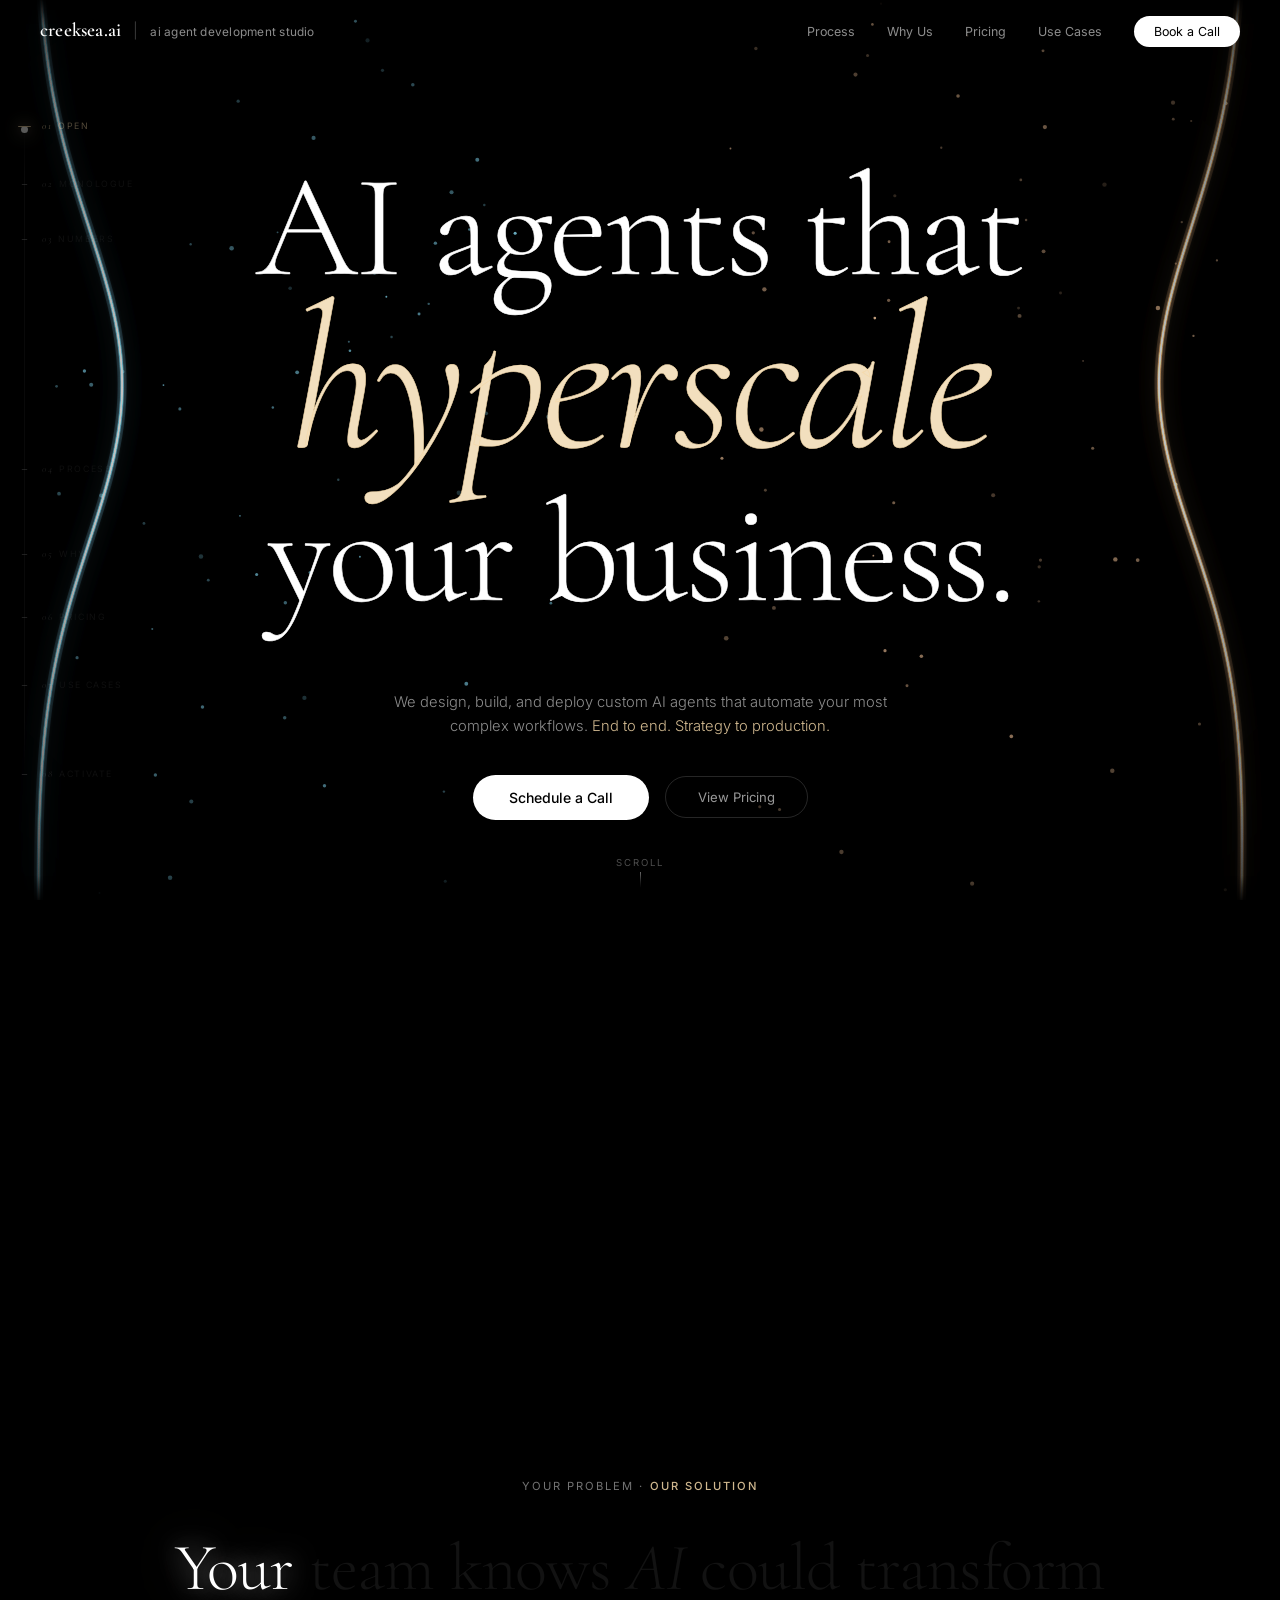
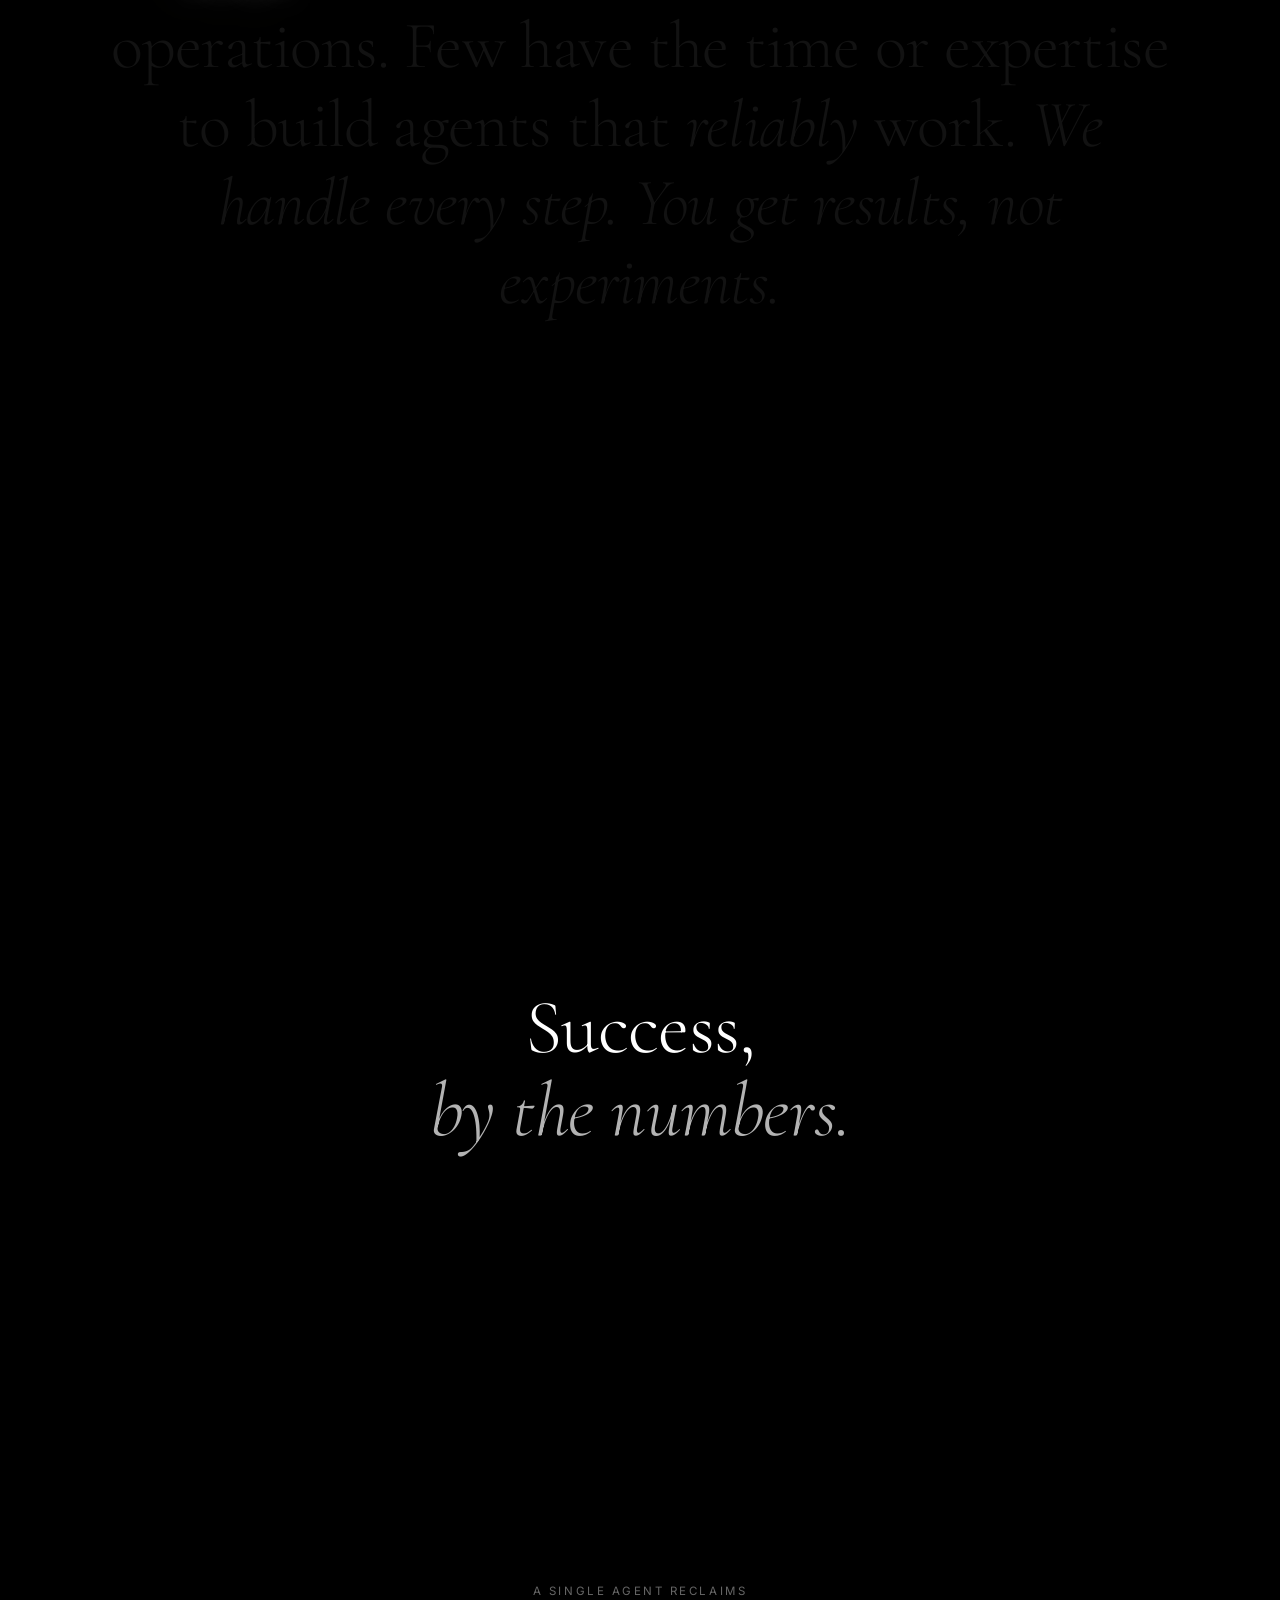
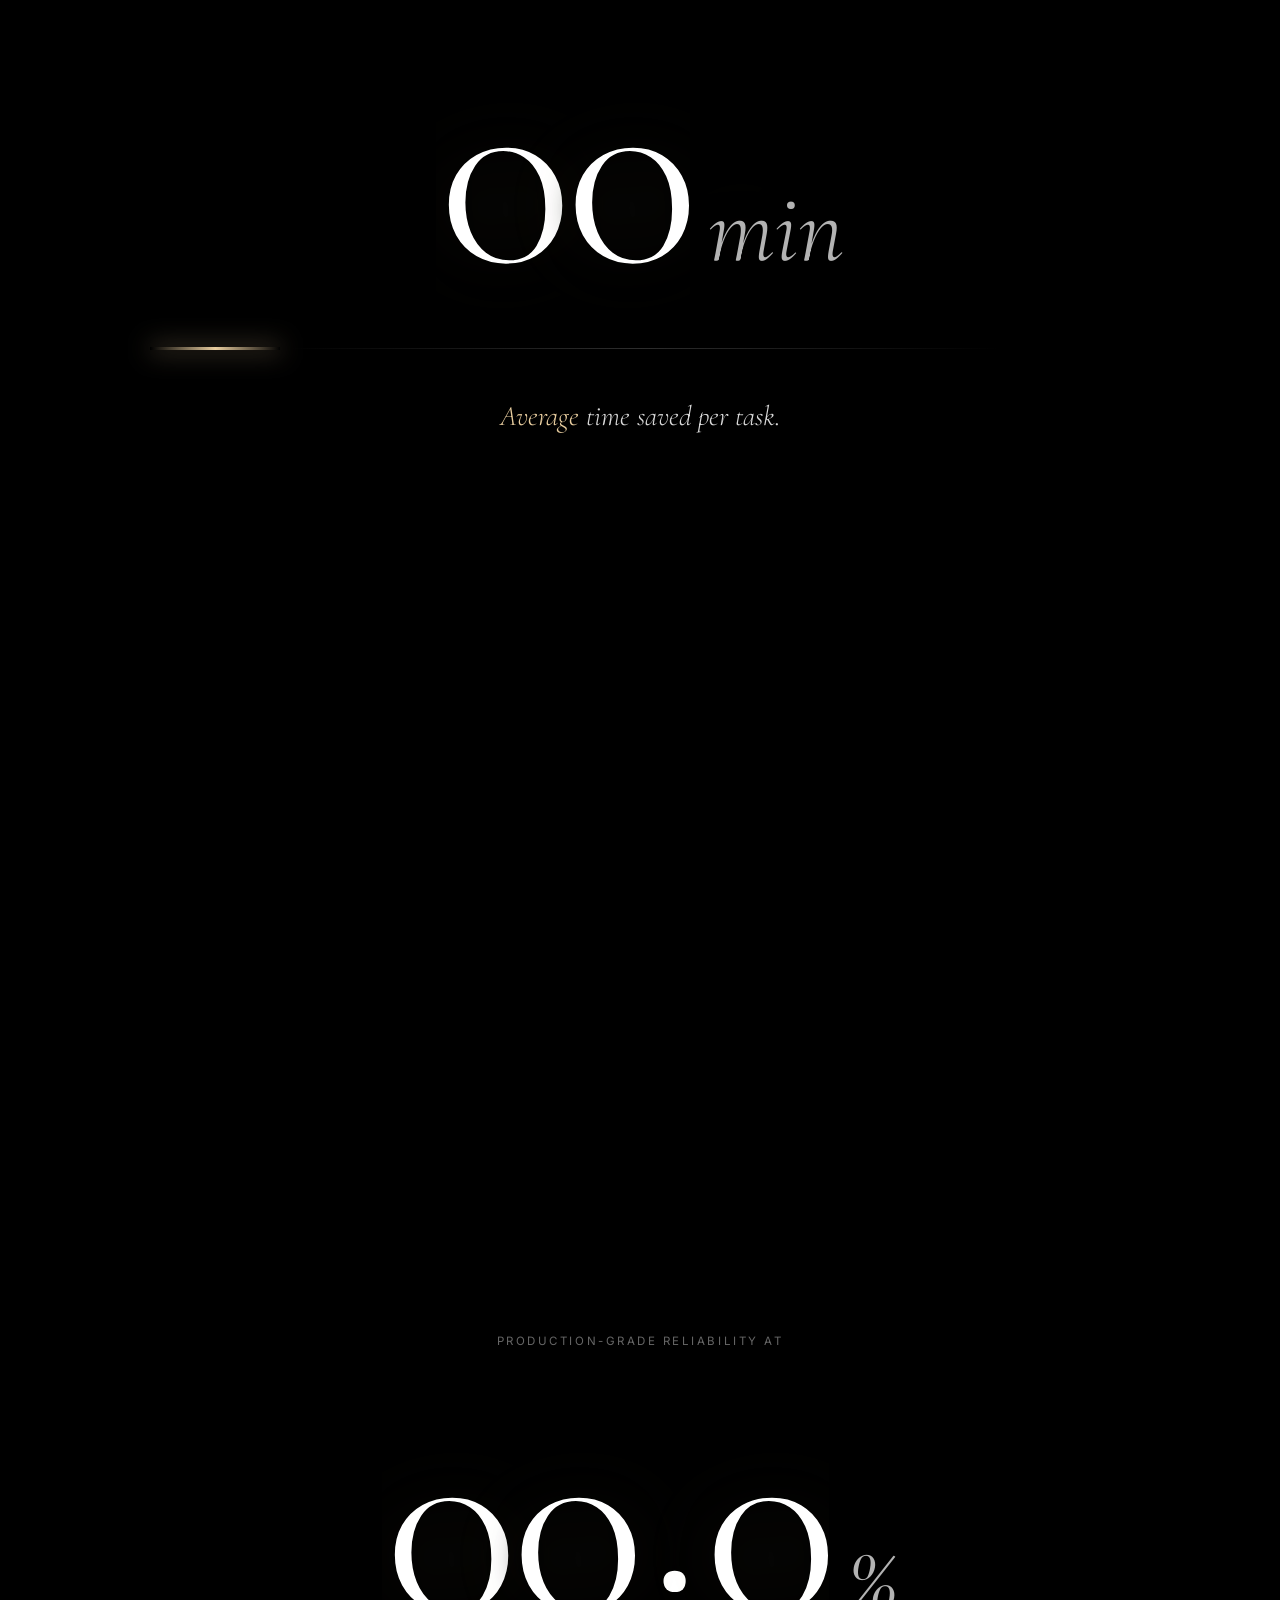
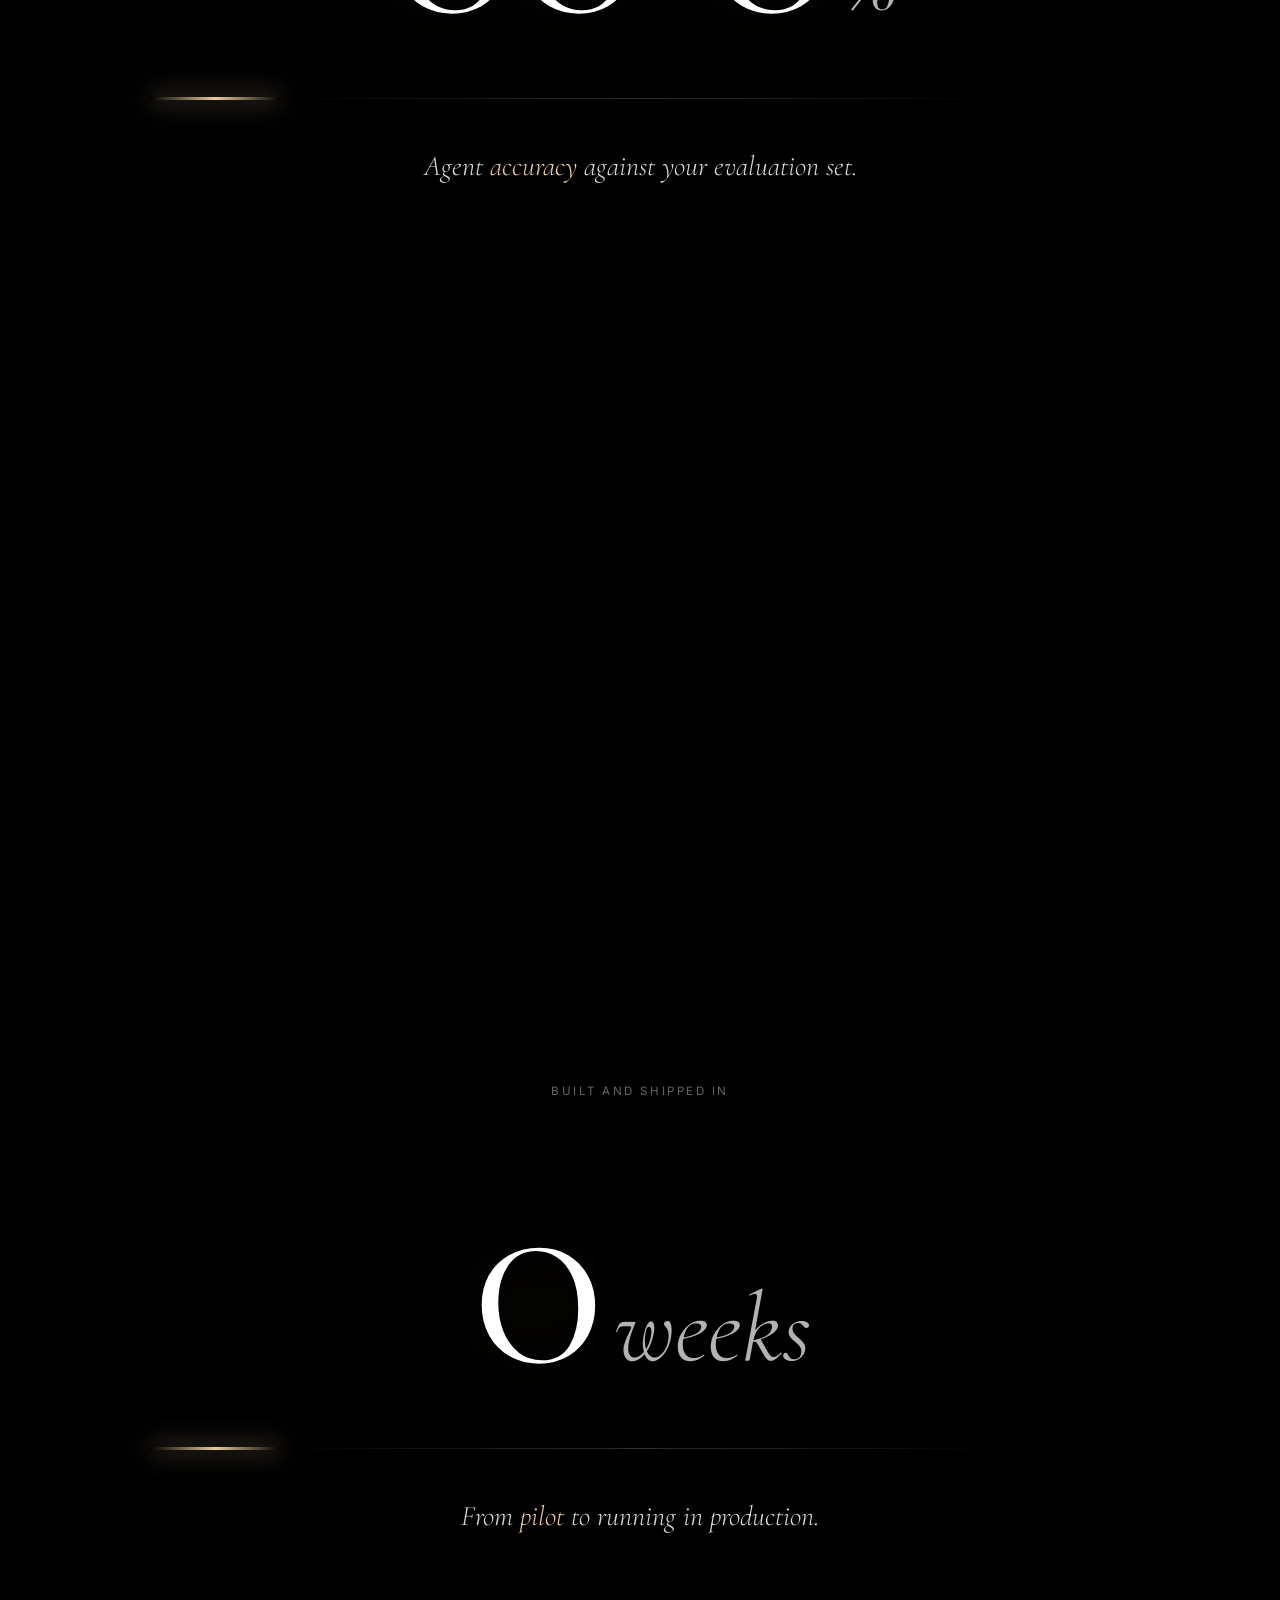
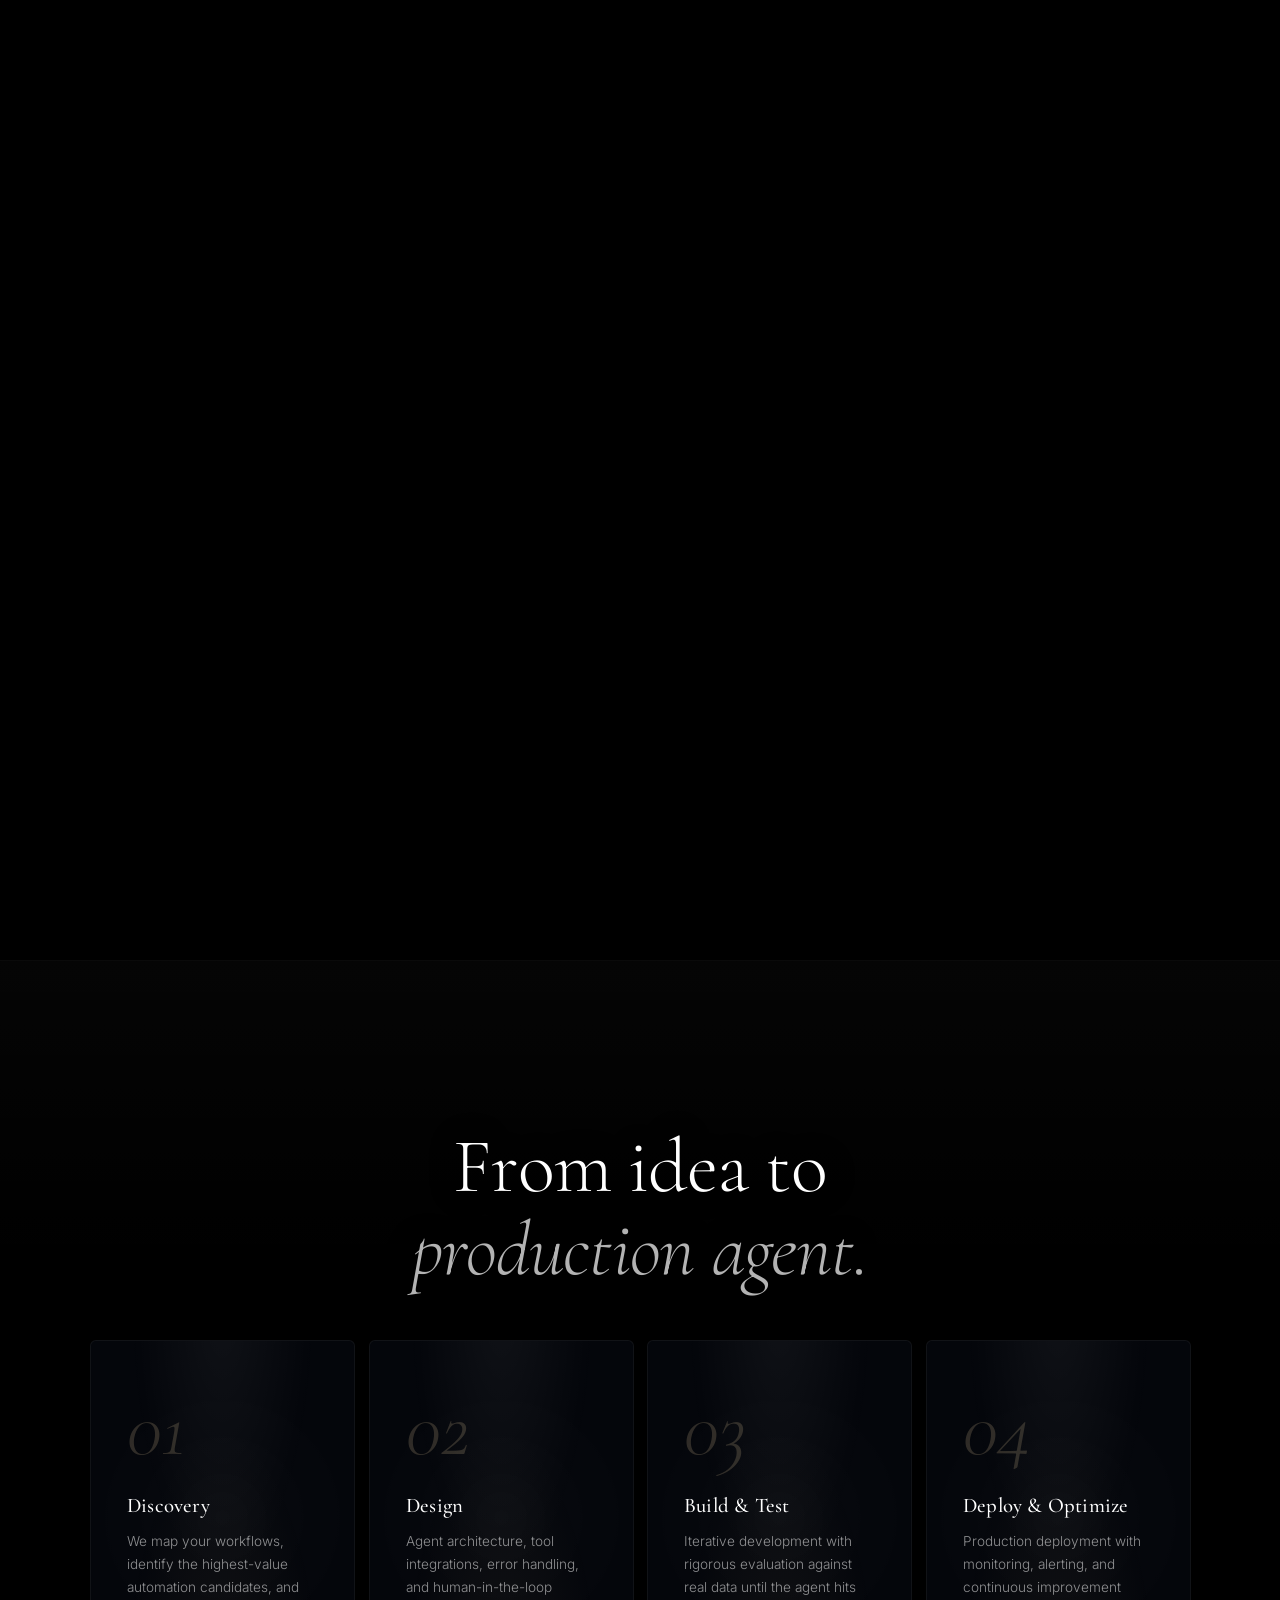
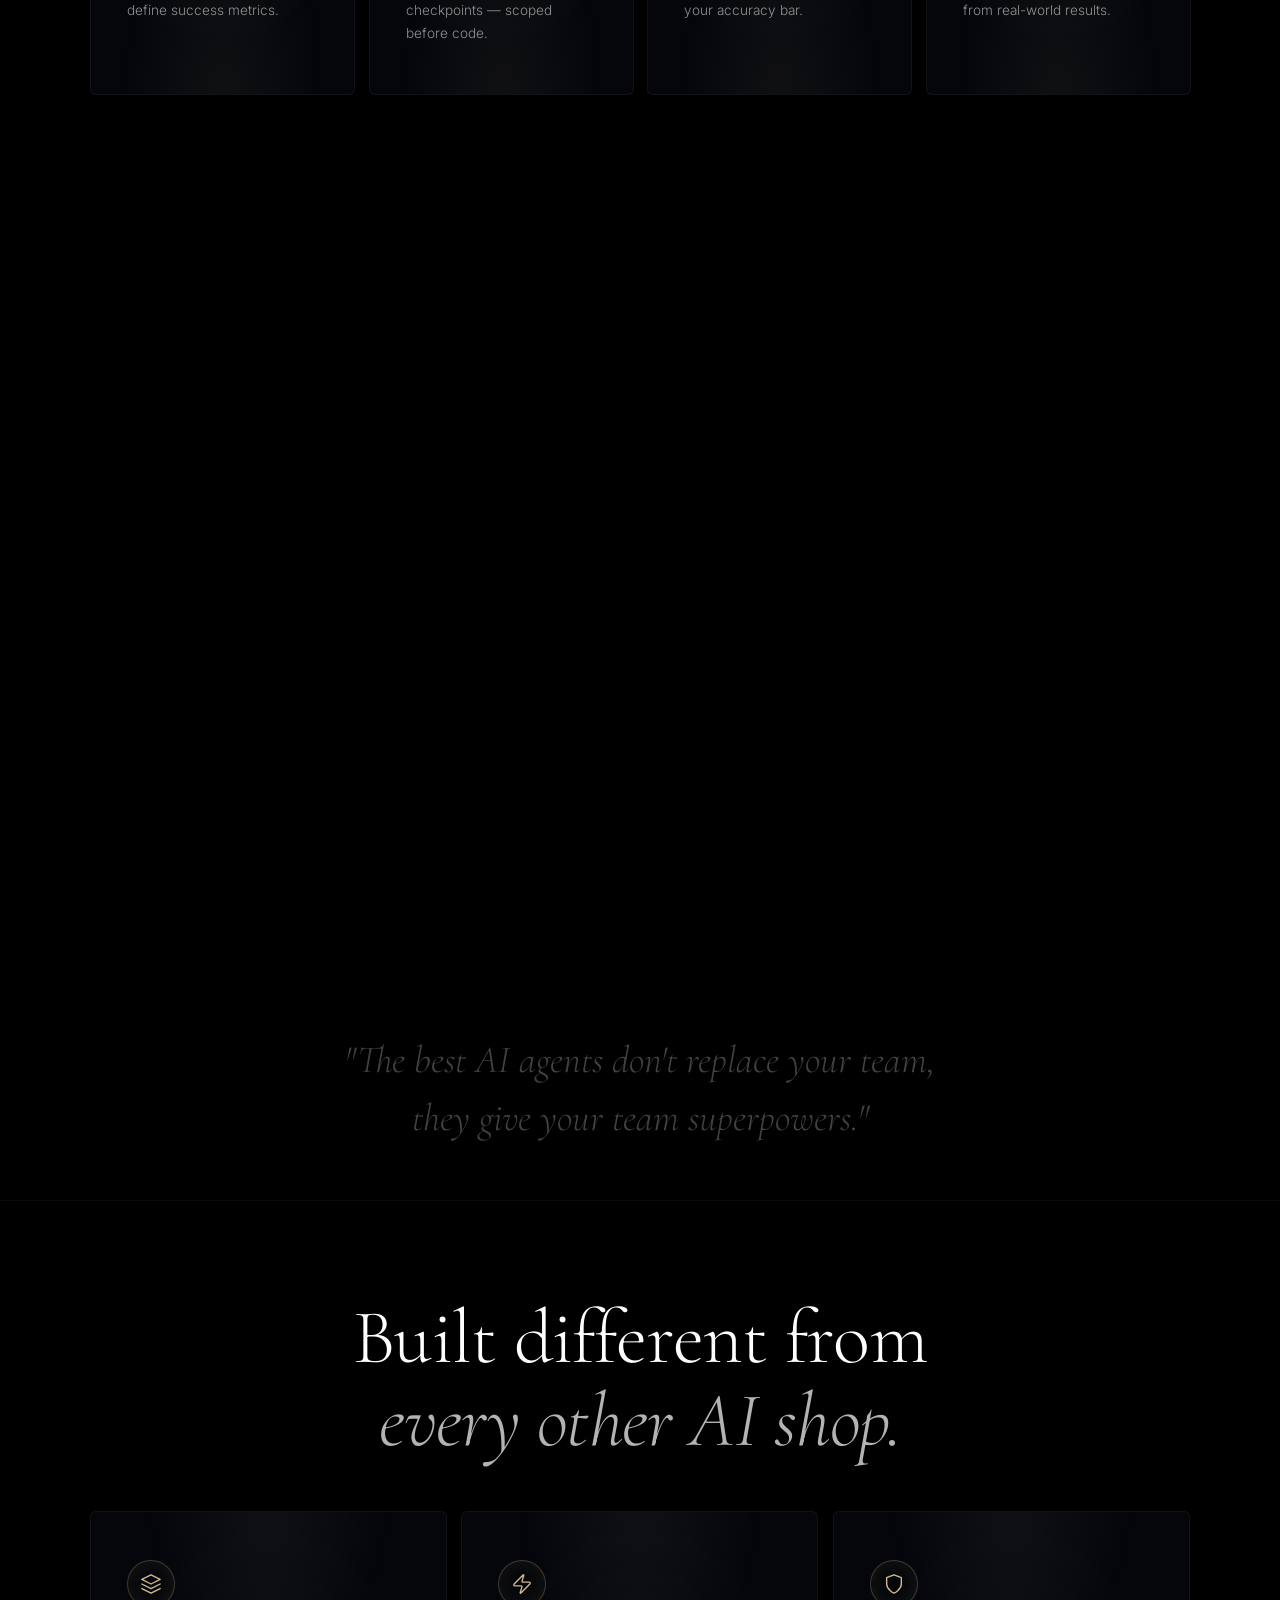
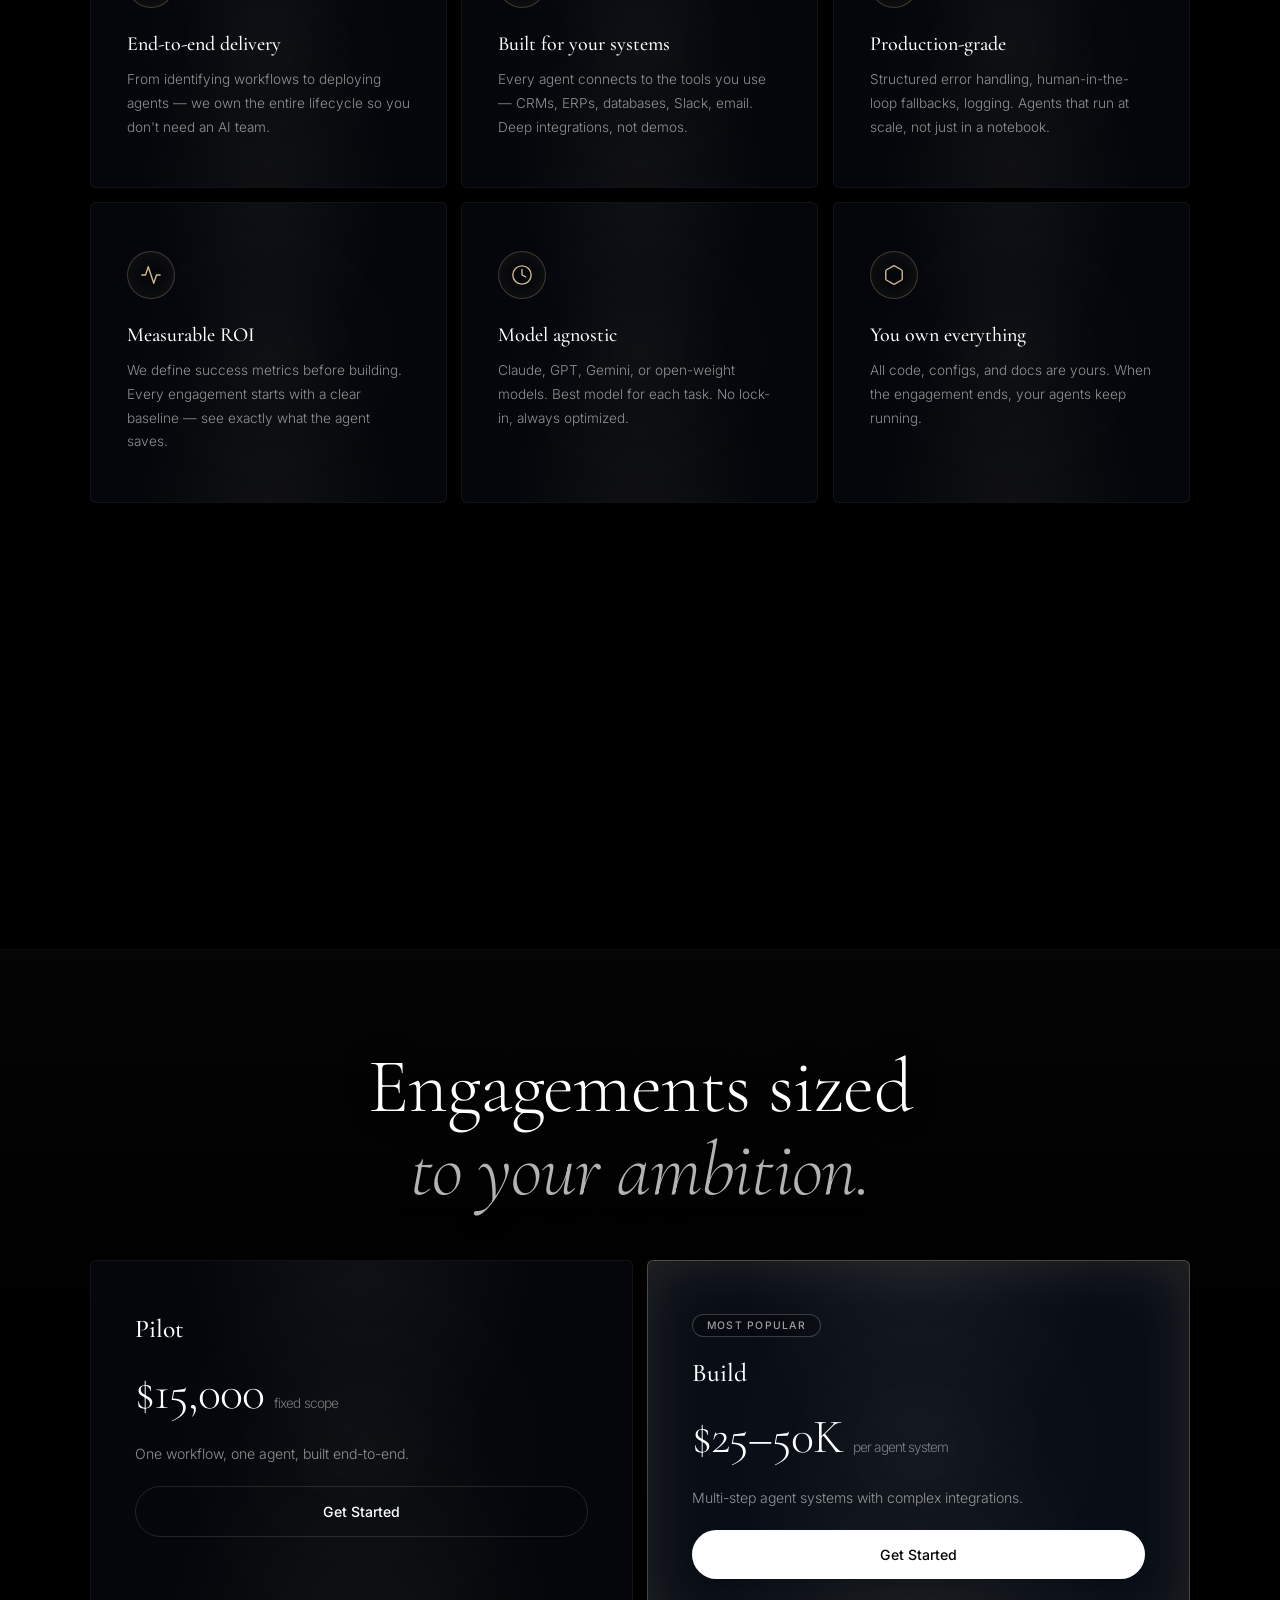
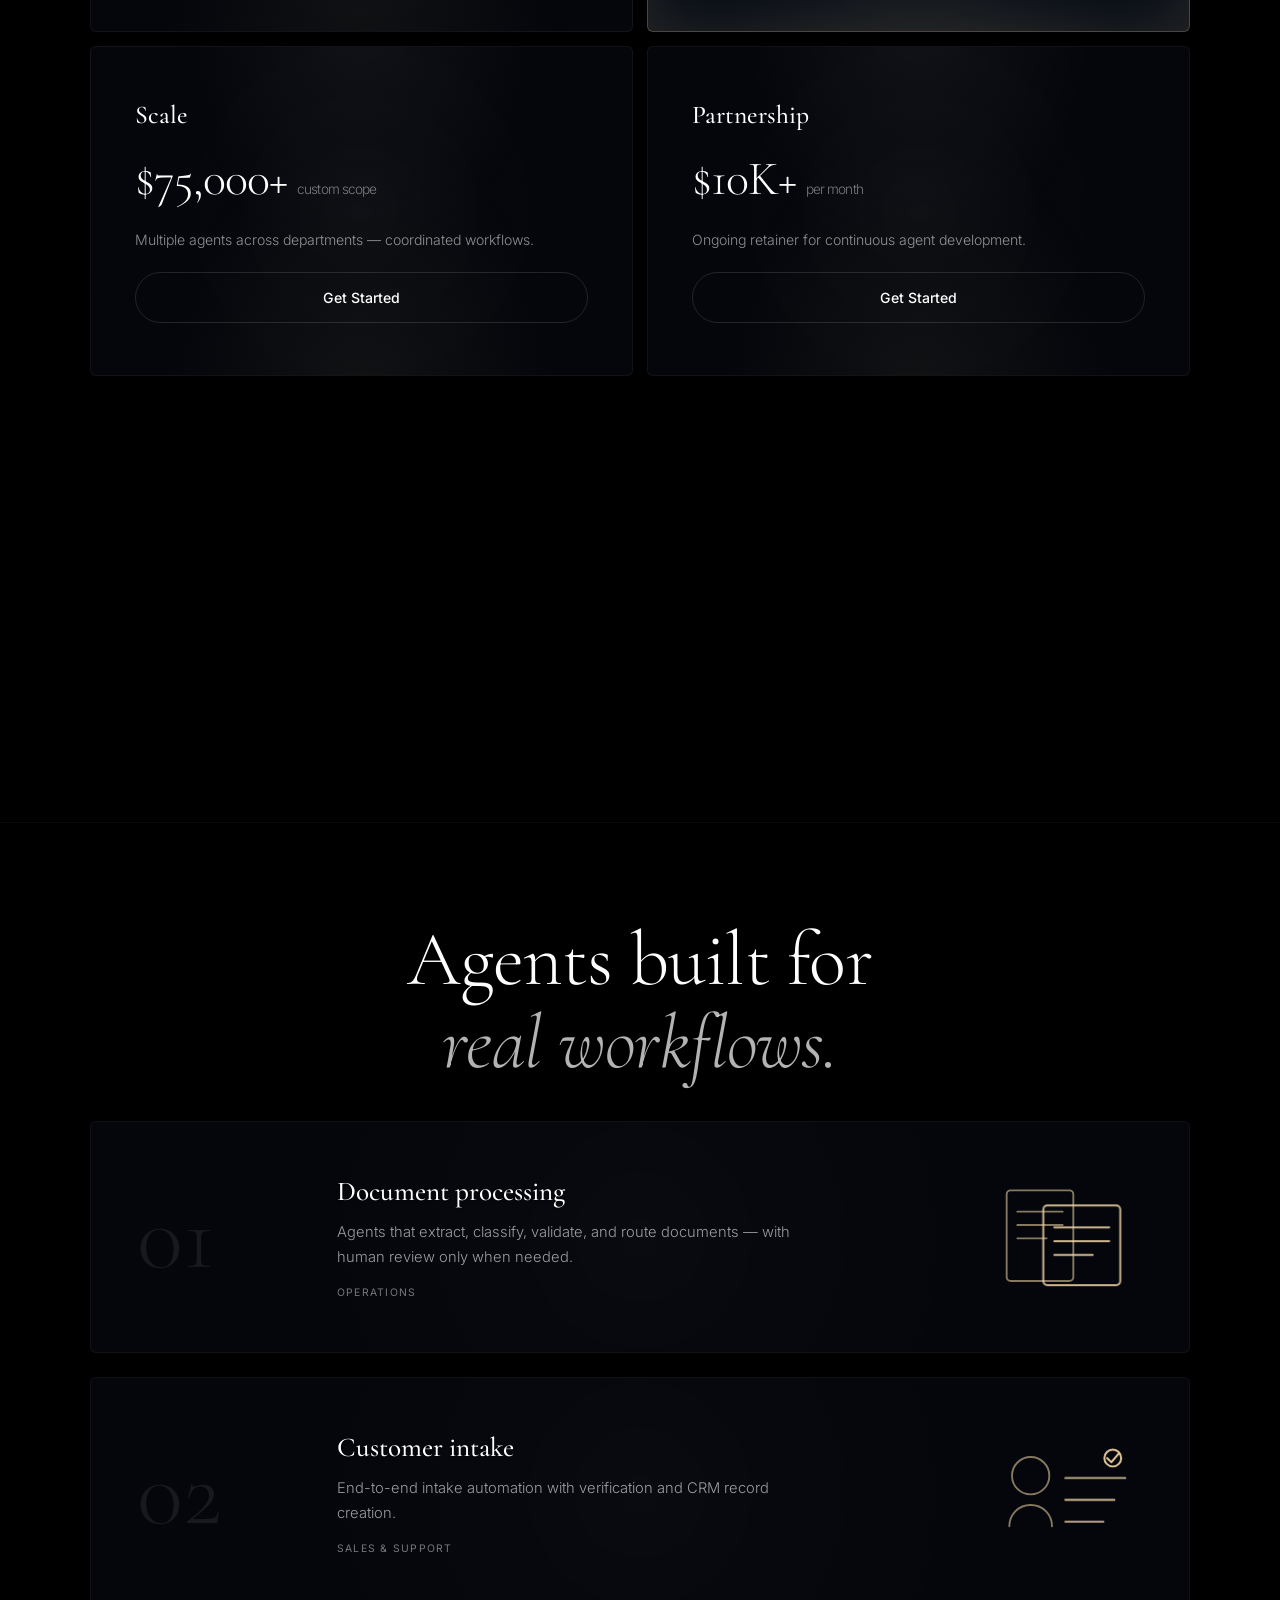
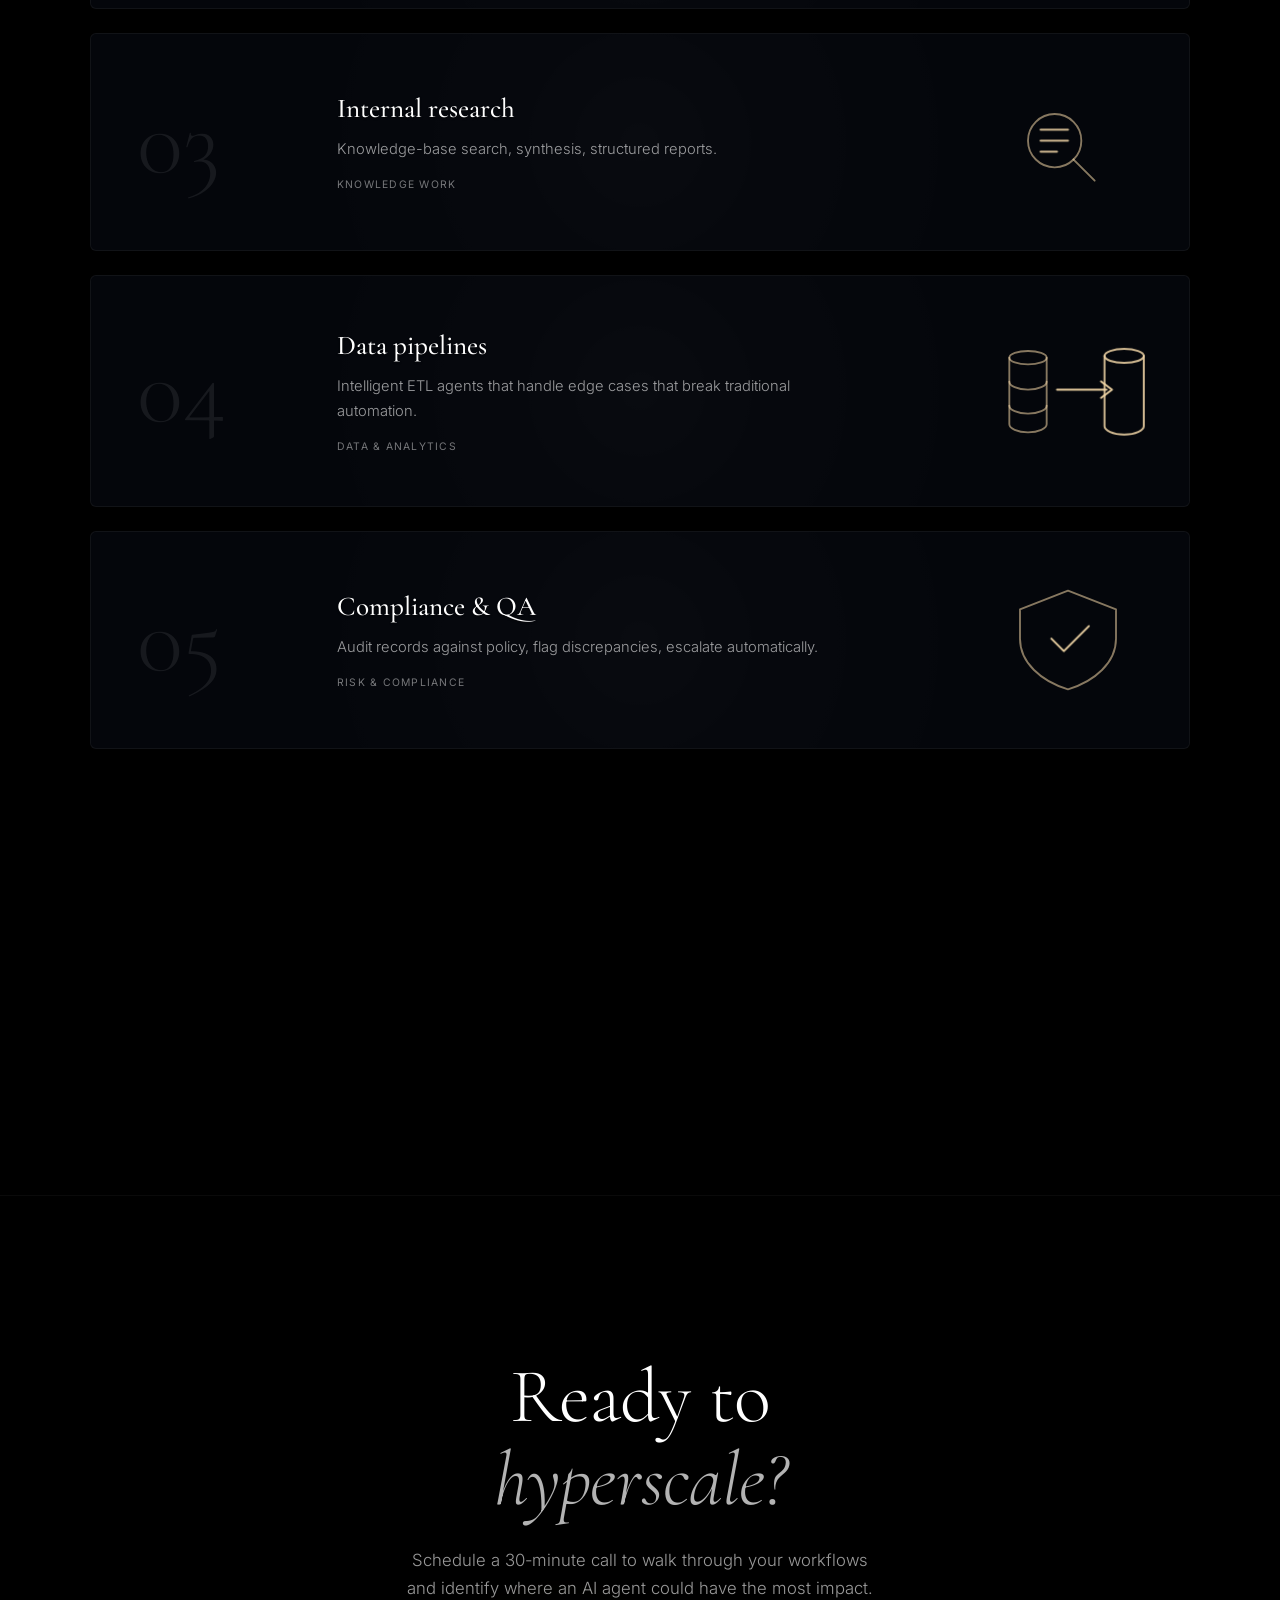
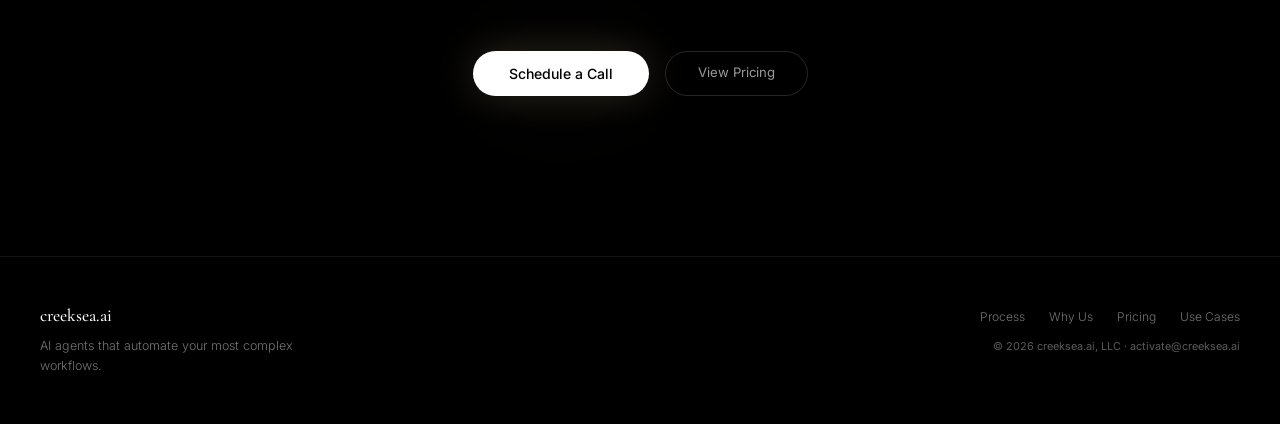
==== commit 591dbfc9: "Add convergence-wave favicon New favicon: a single sine wave fading from cyan to amber, ending in a " ====
--- a/index.html
+++ b/index.html
@@ -8,7 +8,10 @@
   <title>creeksea.ai — AI Agents That Hyperscale Your Business</title>
   <meta name="description" content="We design, build, and deploy custom AI agents that automate your most complex business workflows. End-to-end, from strategy to production.">
   <link rel="canonical" href="https://creeksea.ai/">
-  <link rel="icon" type="image/png" href="favicon.png">
+  <link rel="icon" type="image/png" sizes="32x32" href="favicon.png">
+  <link rel="icon" type="image/png" sizes="192x192" href="favicon-192.png">
+  <link rel="icon" type="image/png" sizes="512x512" href="favicon-512.png">
+  <link rel="apple-touch-icon" sizes="180x180" href="apple-touch-icon.png">
   <meta property="og:title" content="creeksea.ai — AI Agents That Hyperscale Your Business">
   <meta property="og:description" content="Custom AI agents that automate your most complex business workflows.">
   <meta property="og:image" content="https://creeksea.ai/og-image.png">
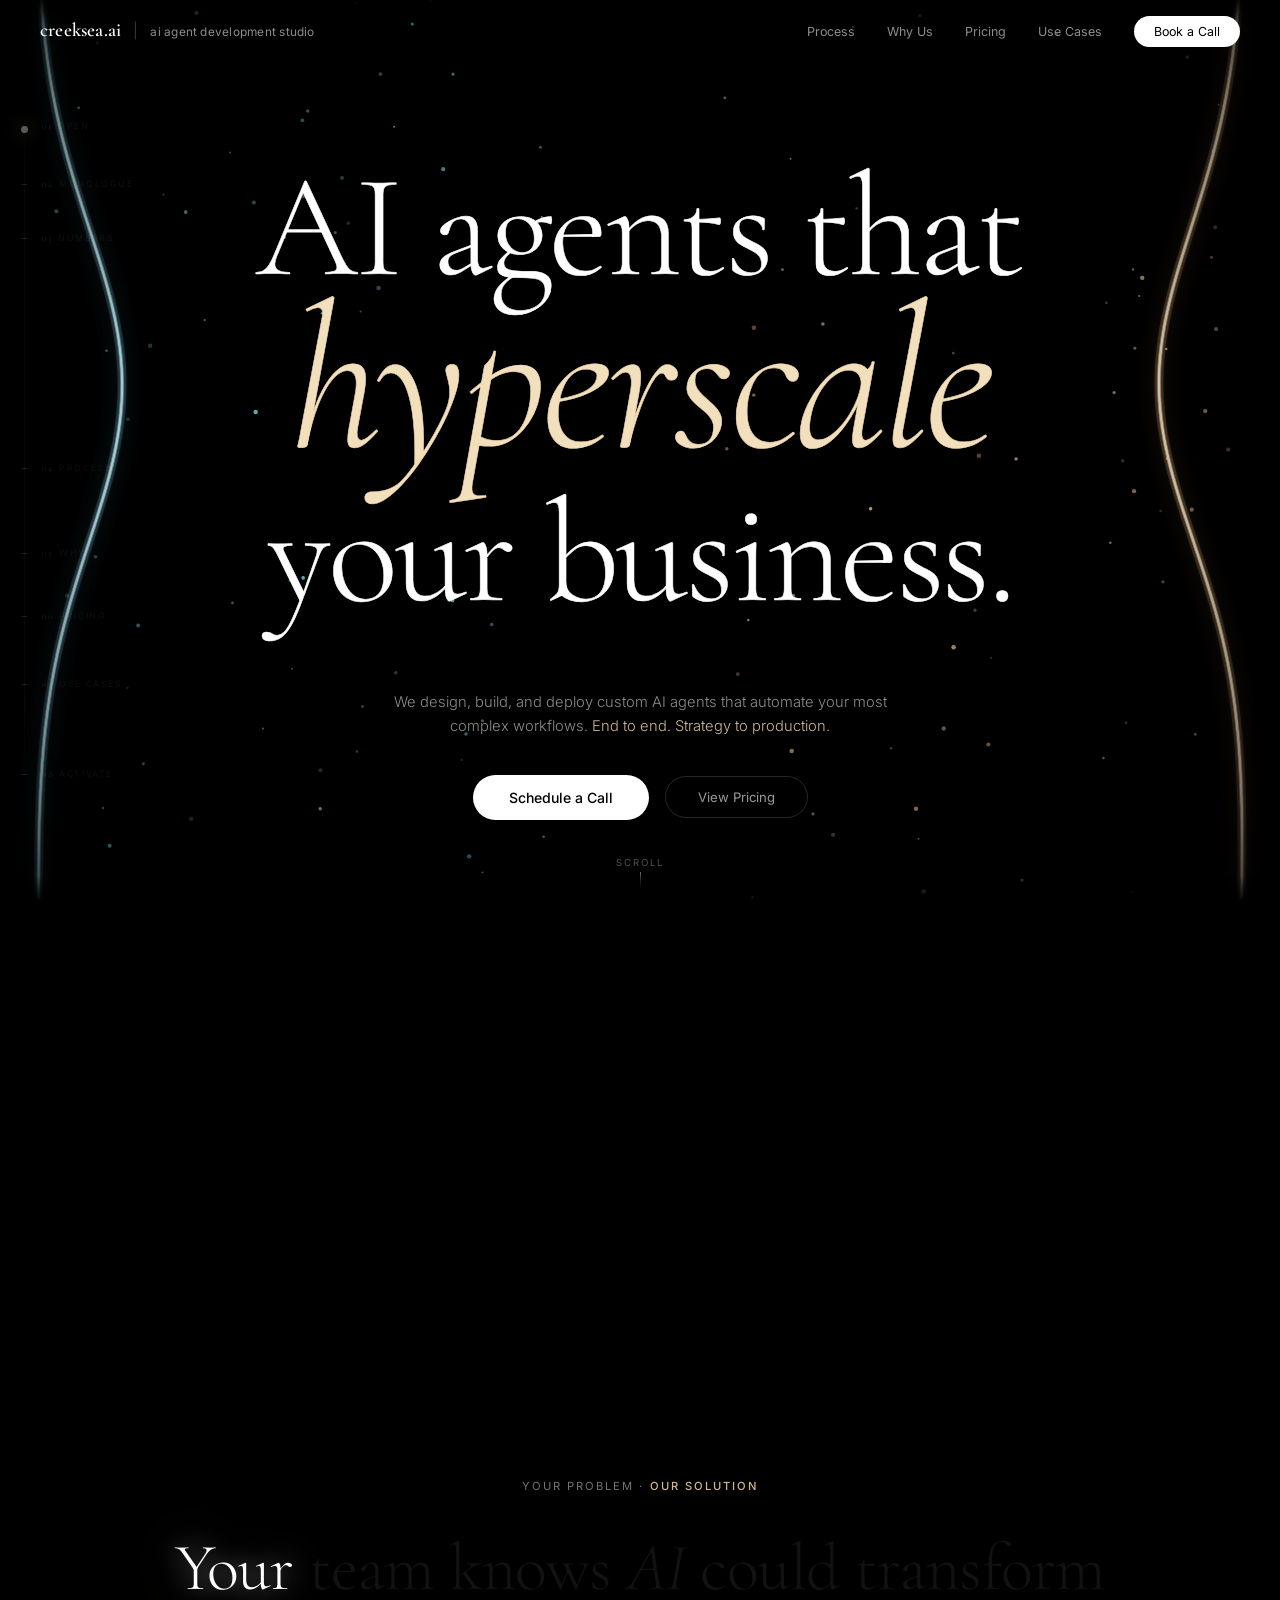
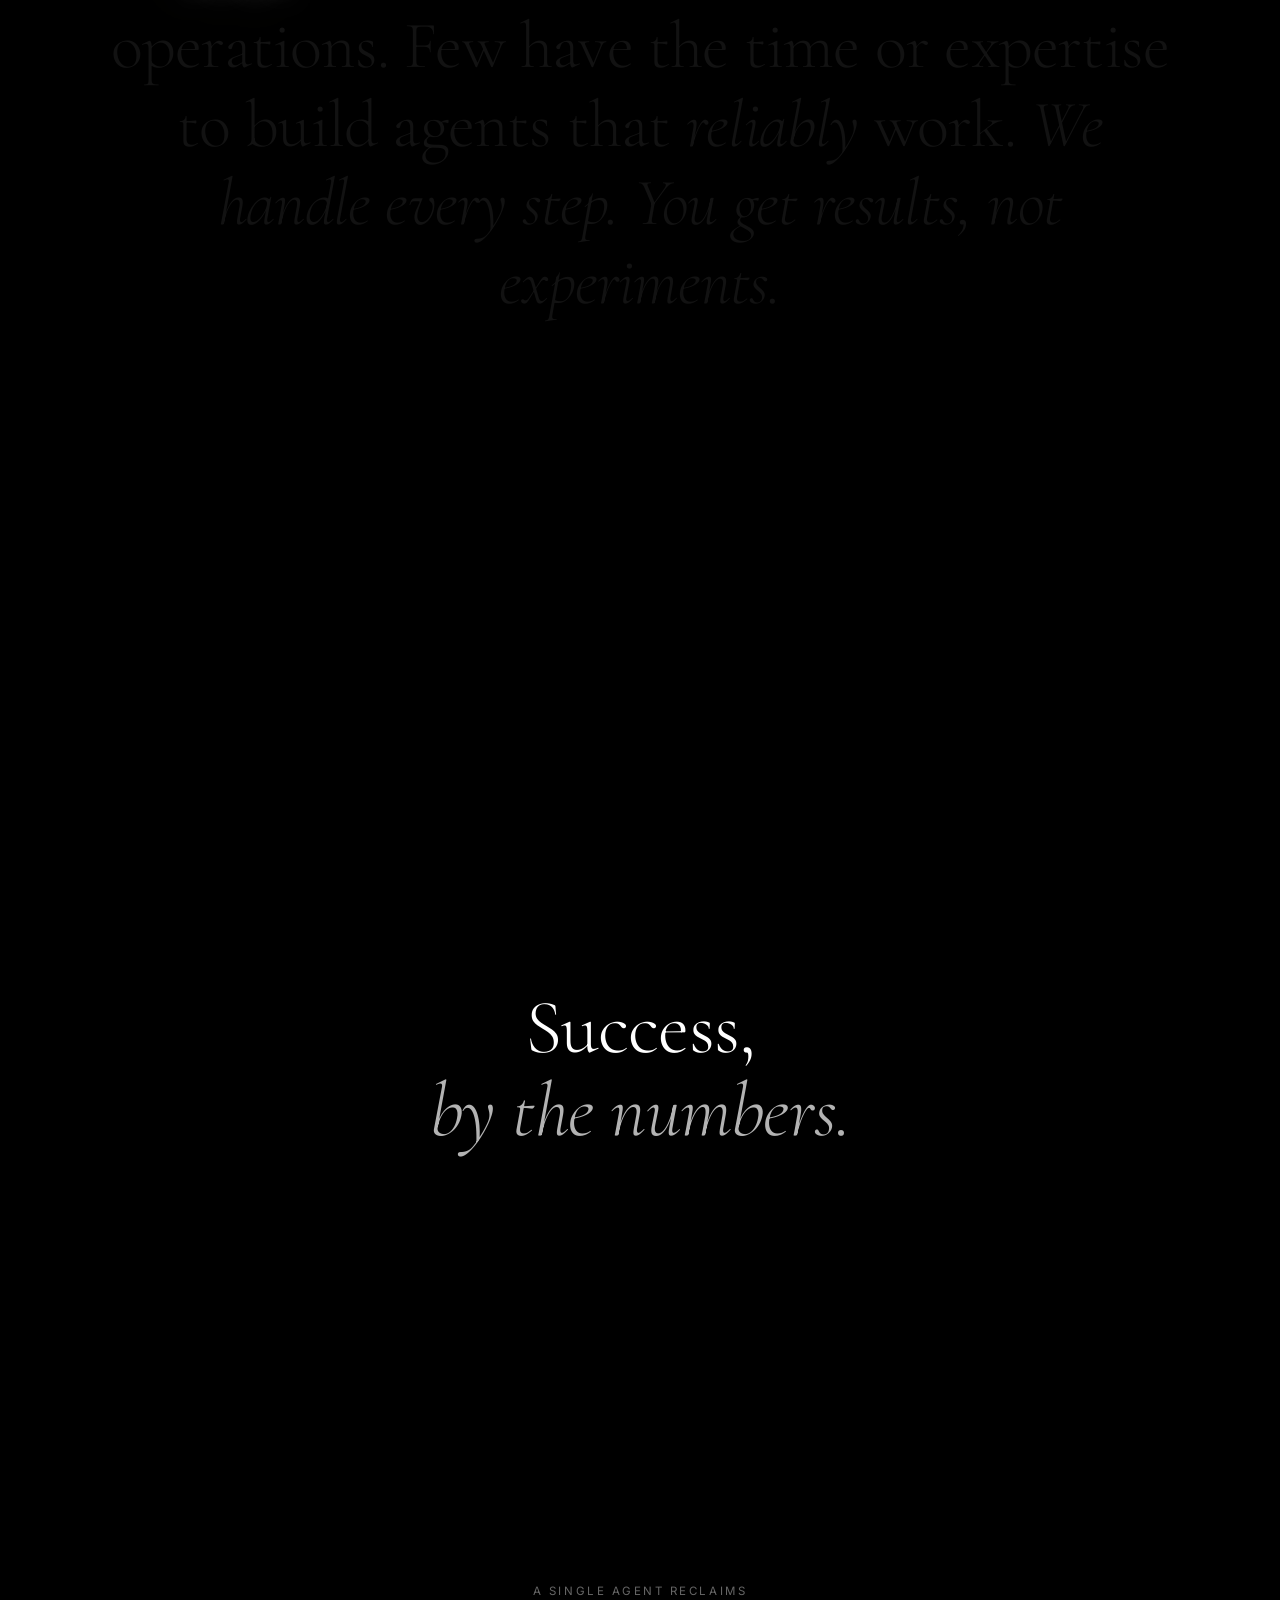
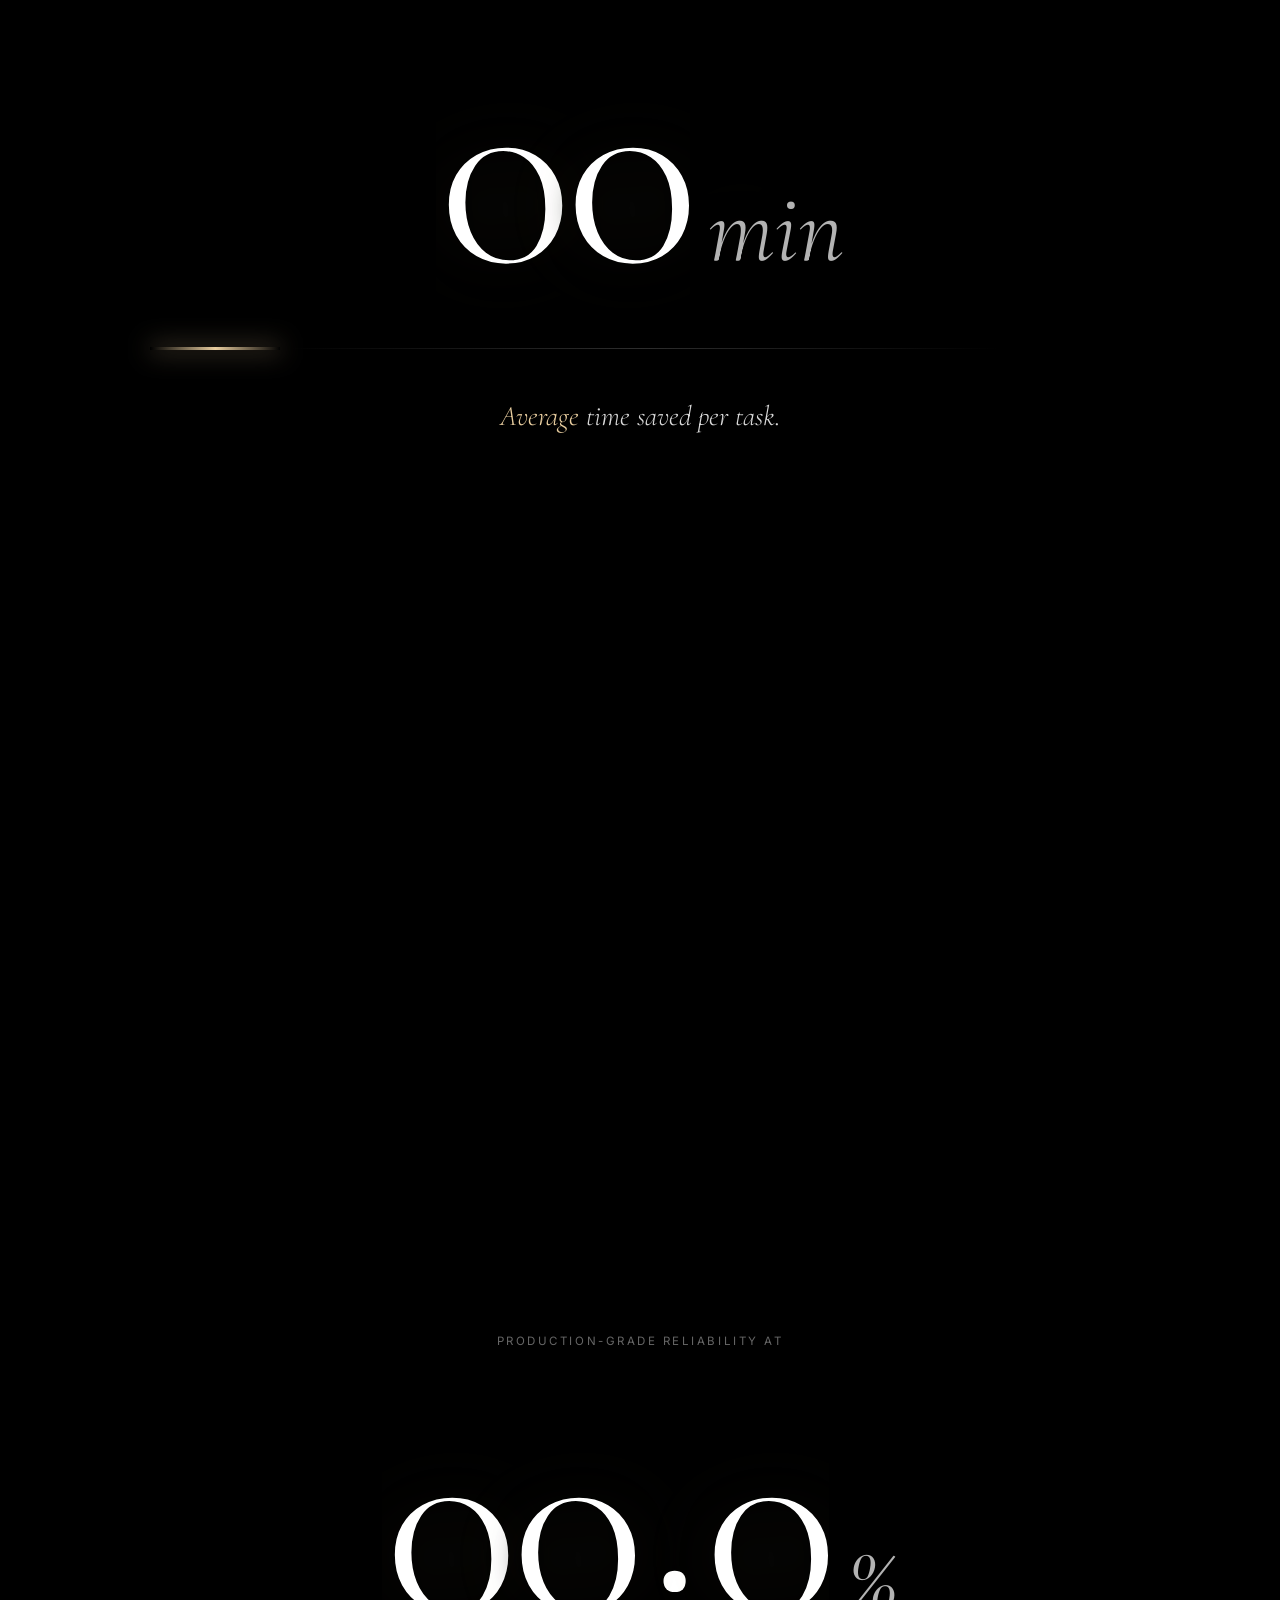
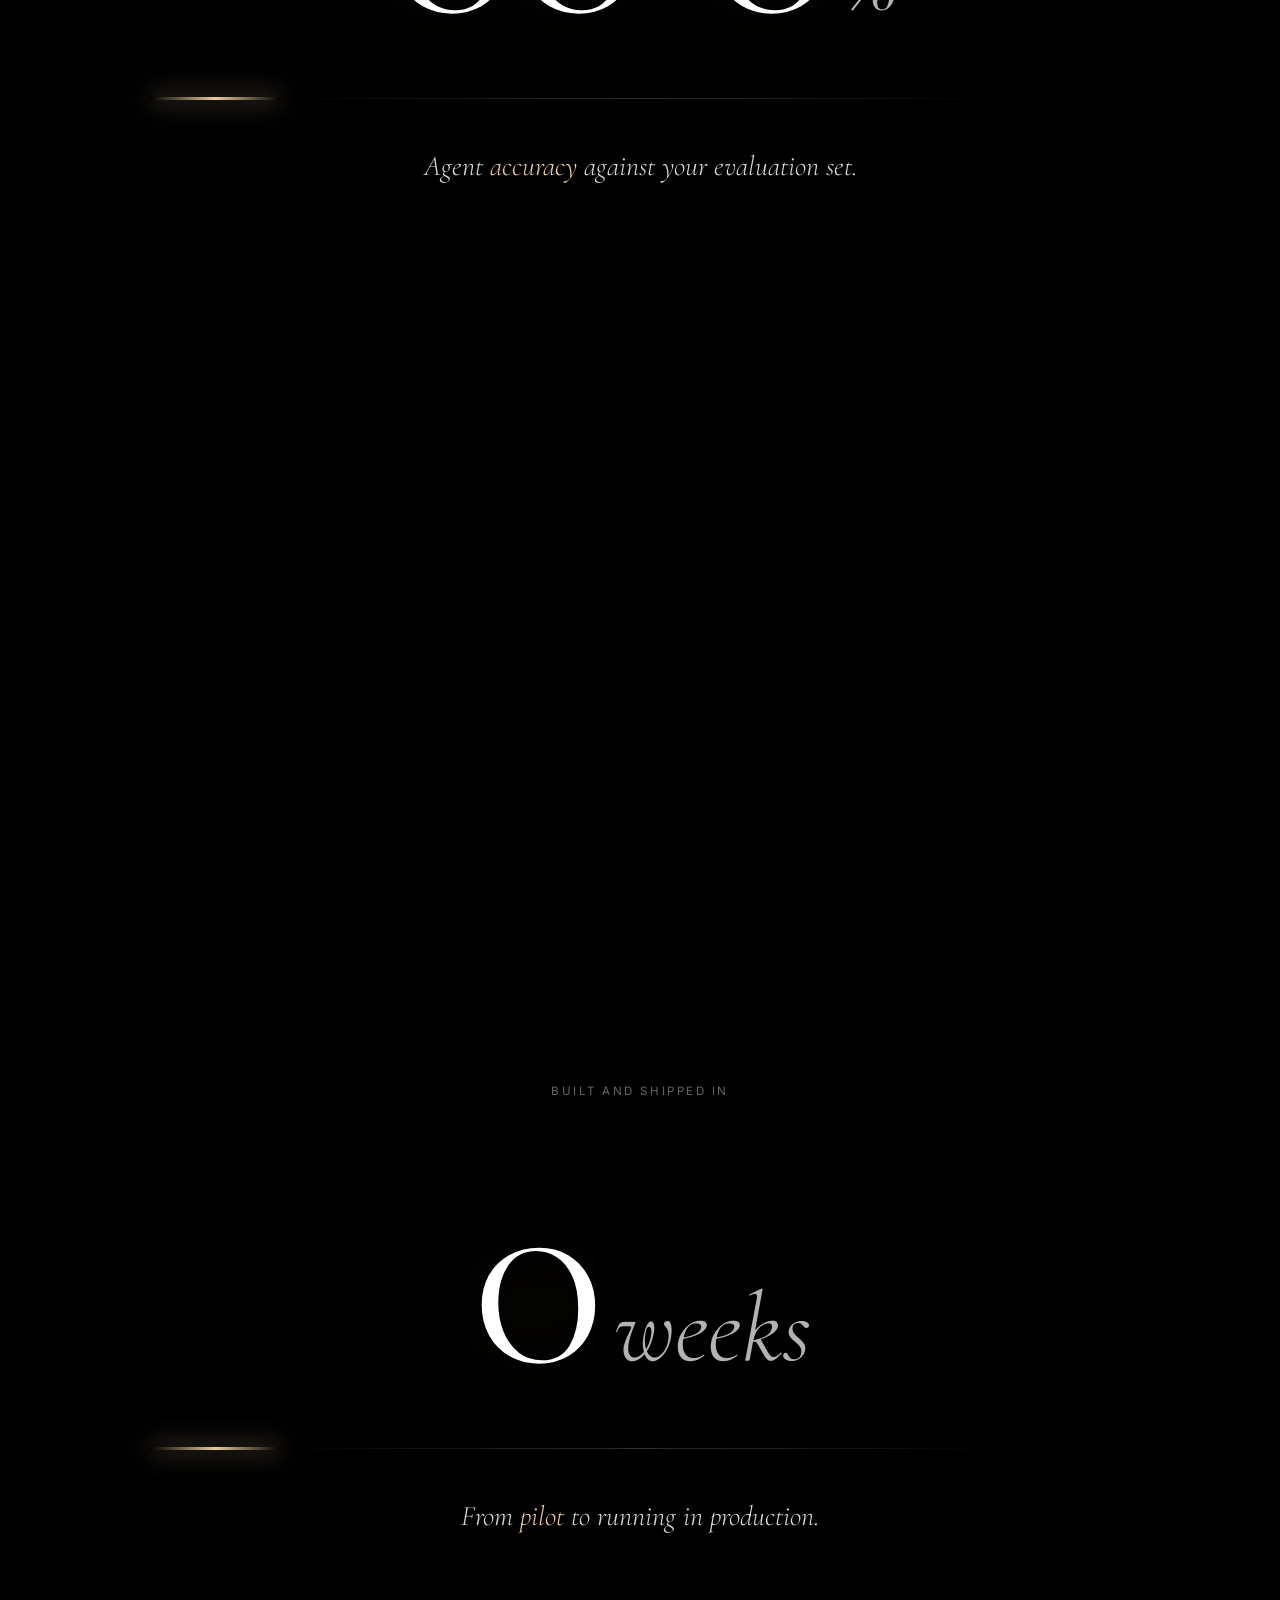
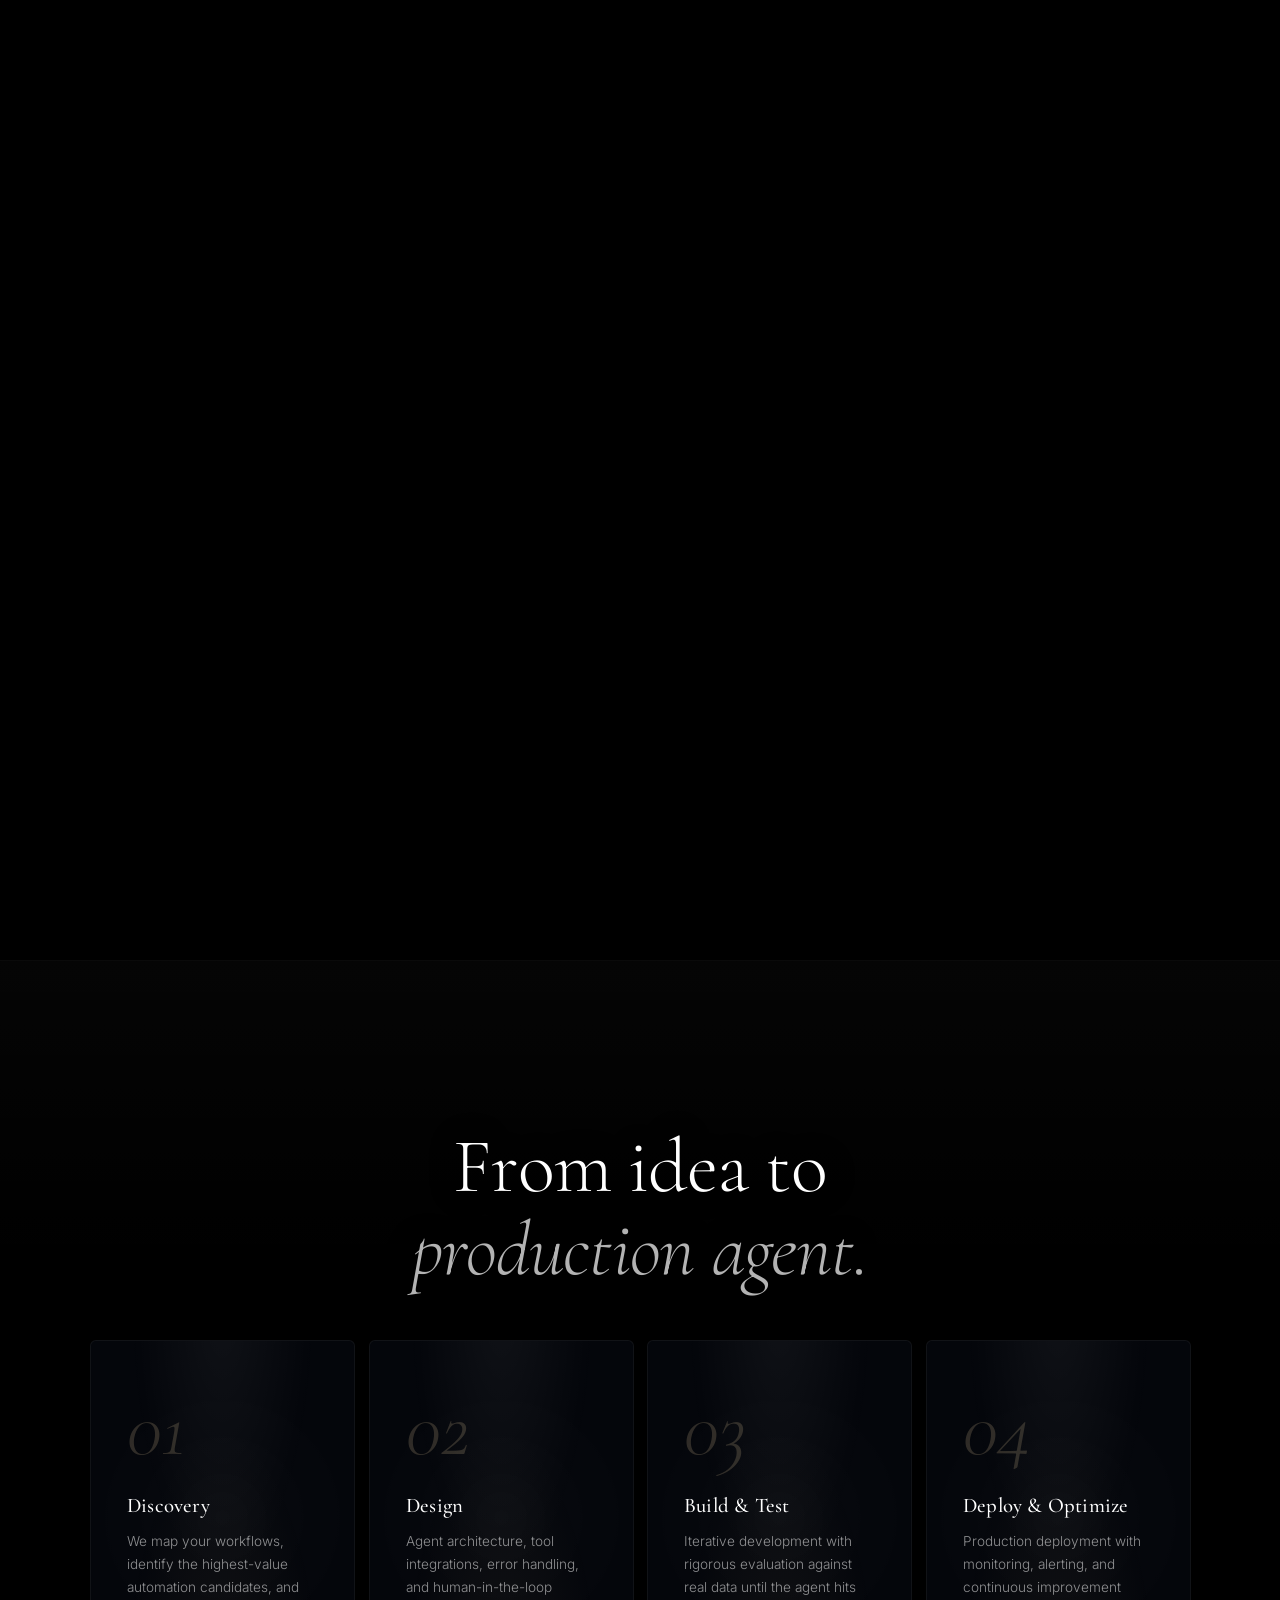
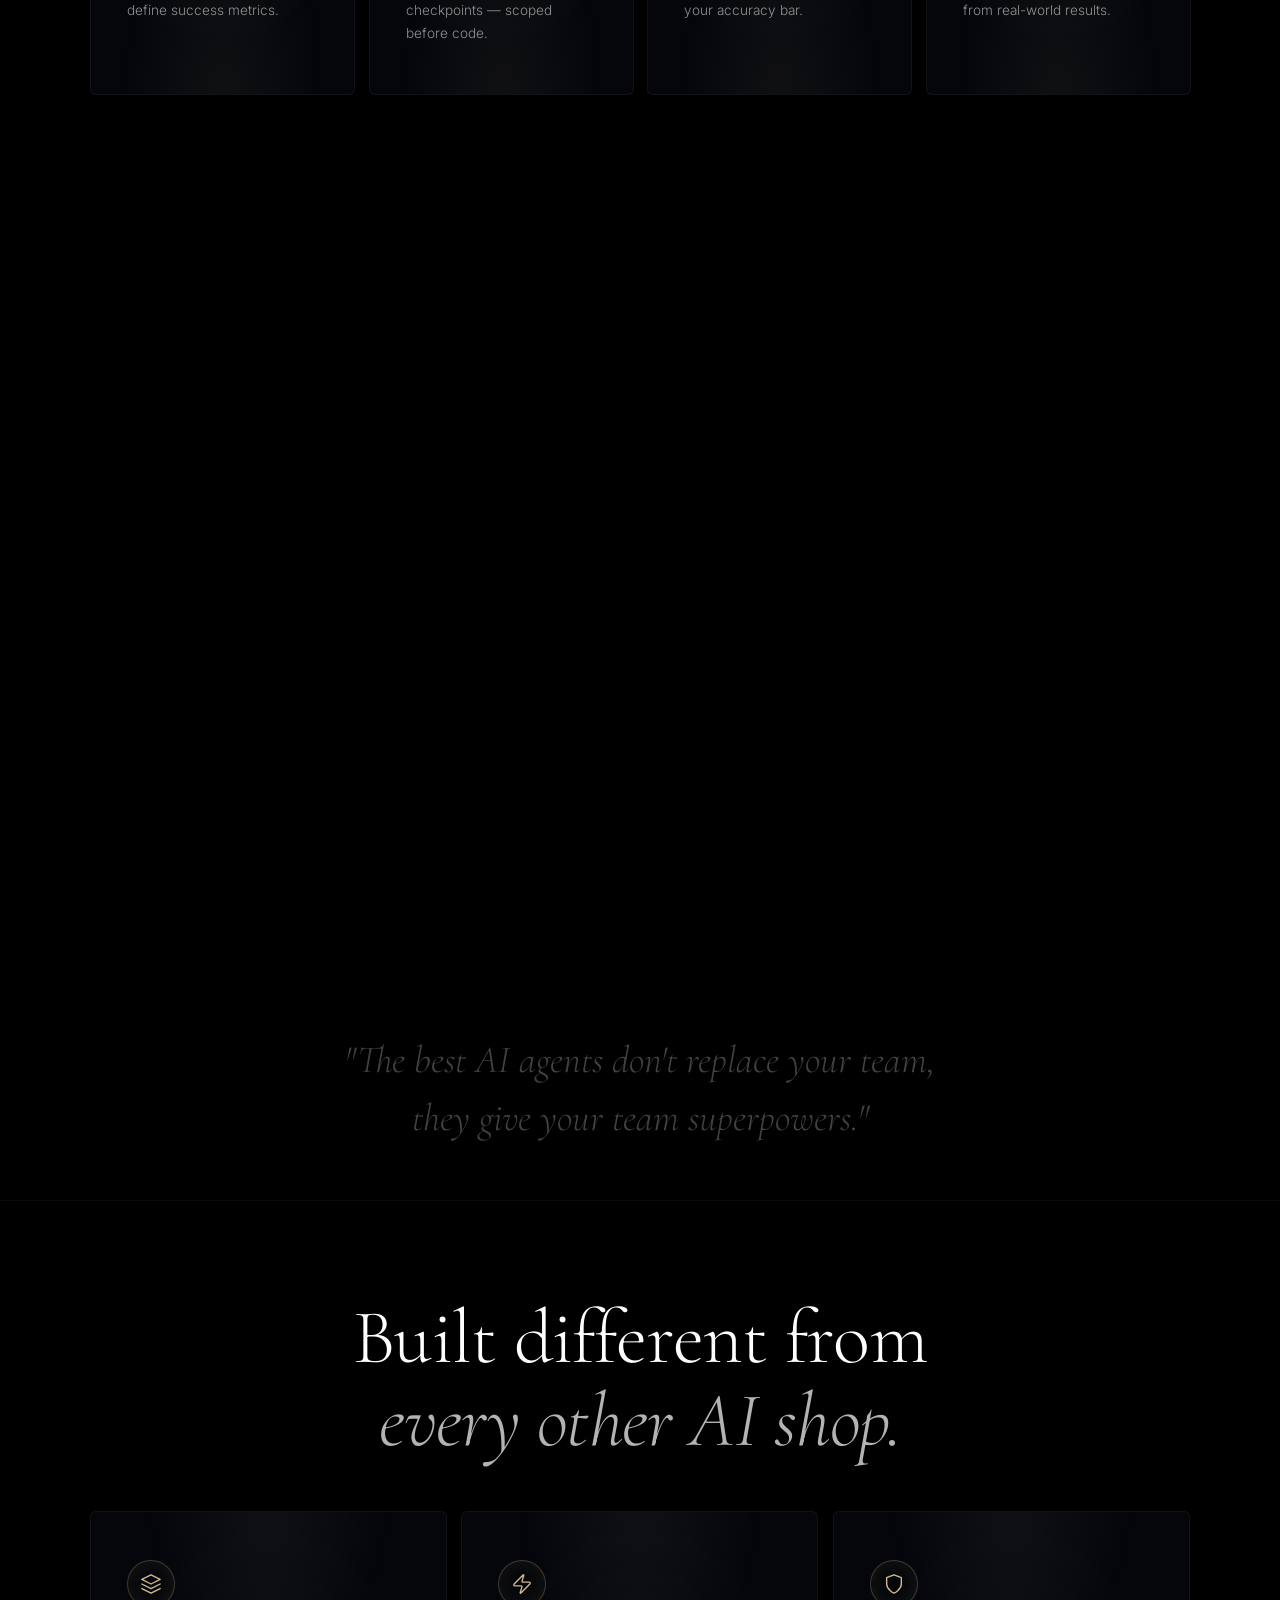
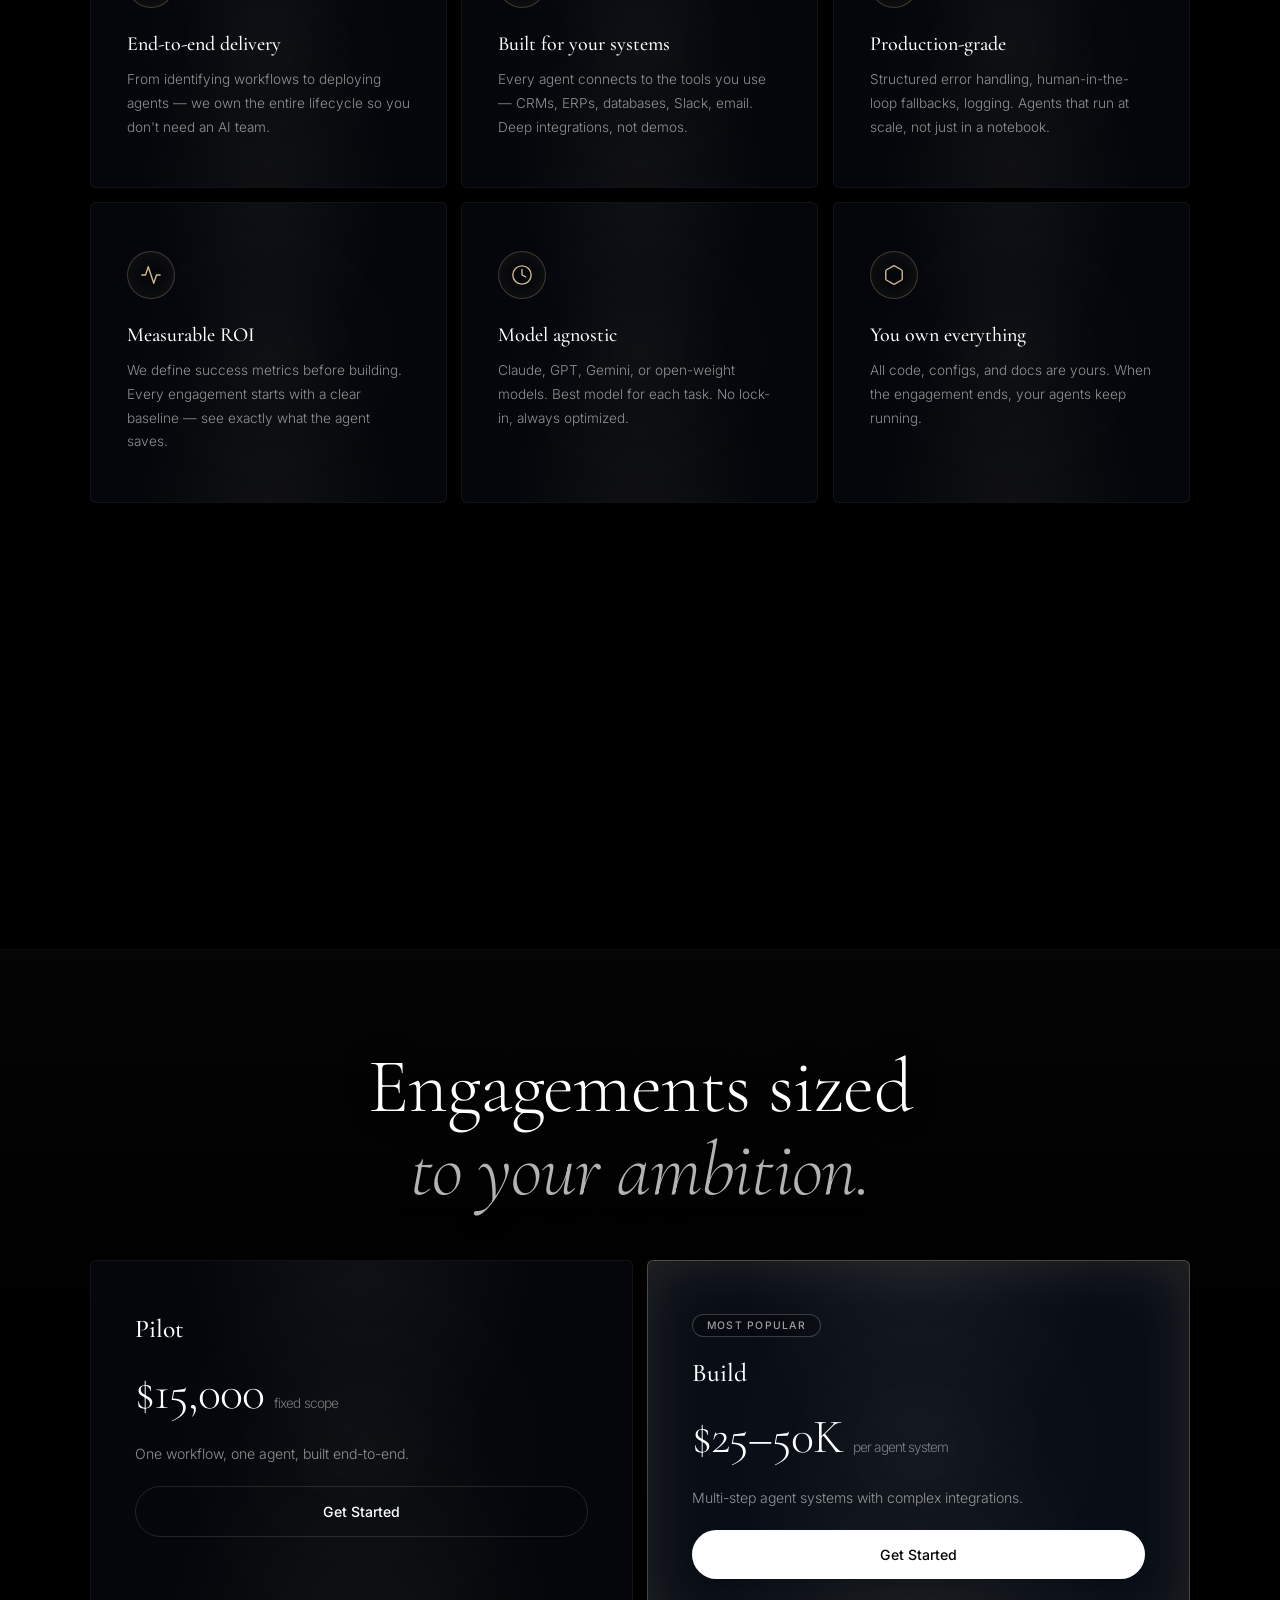
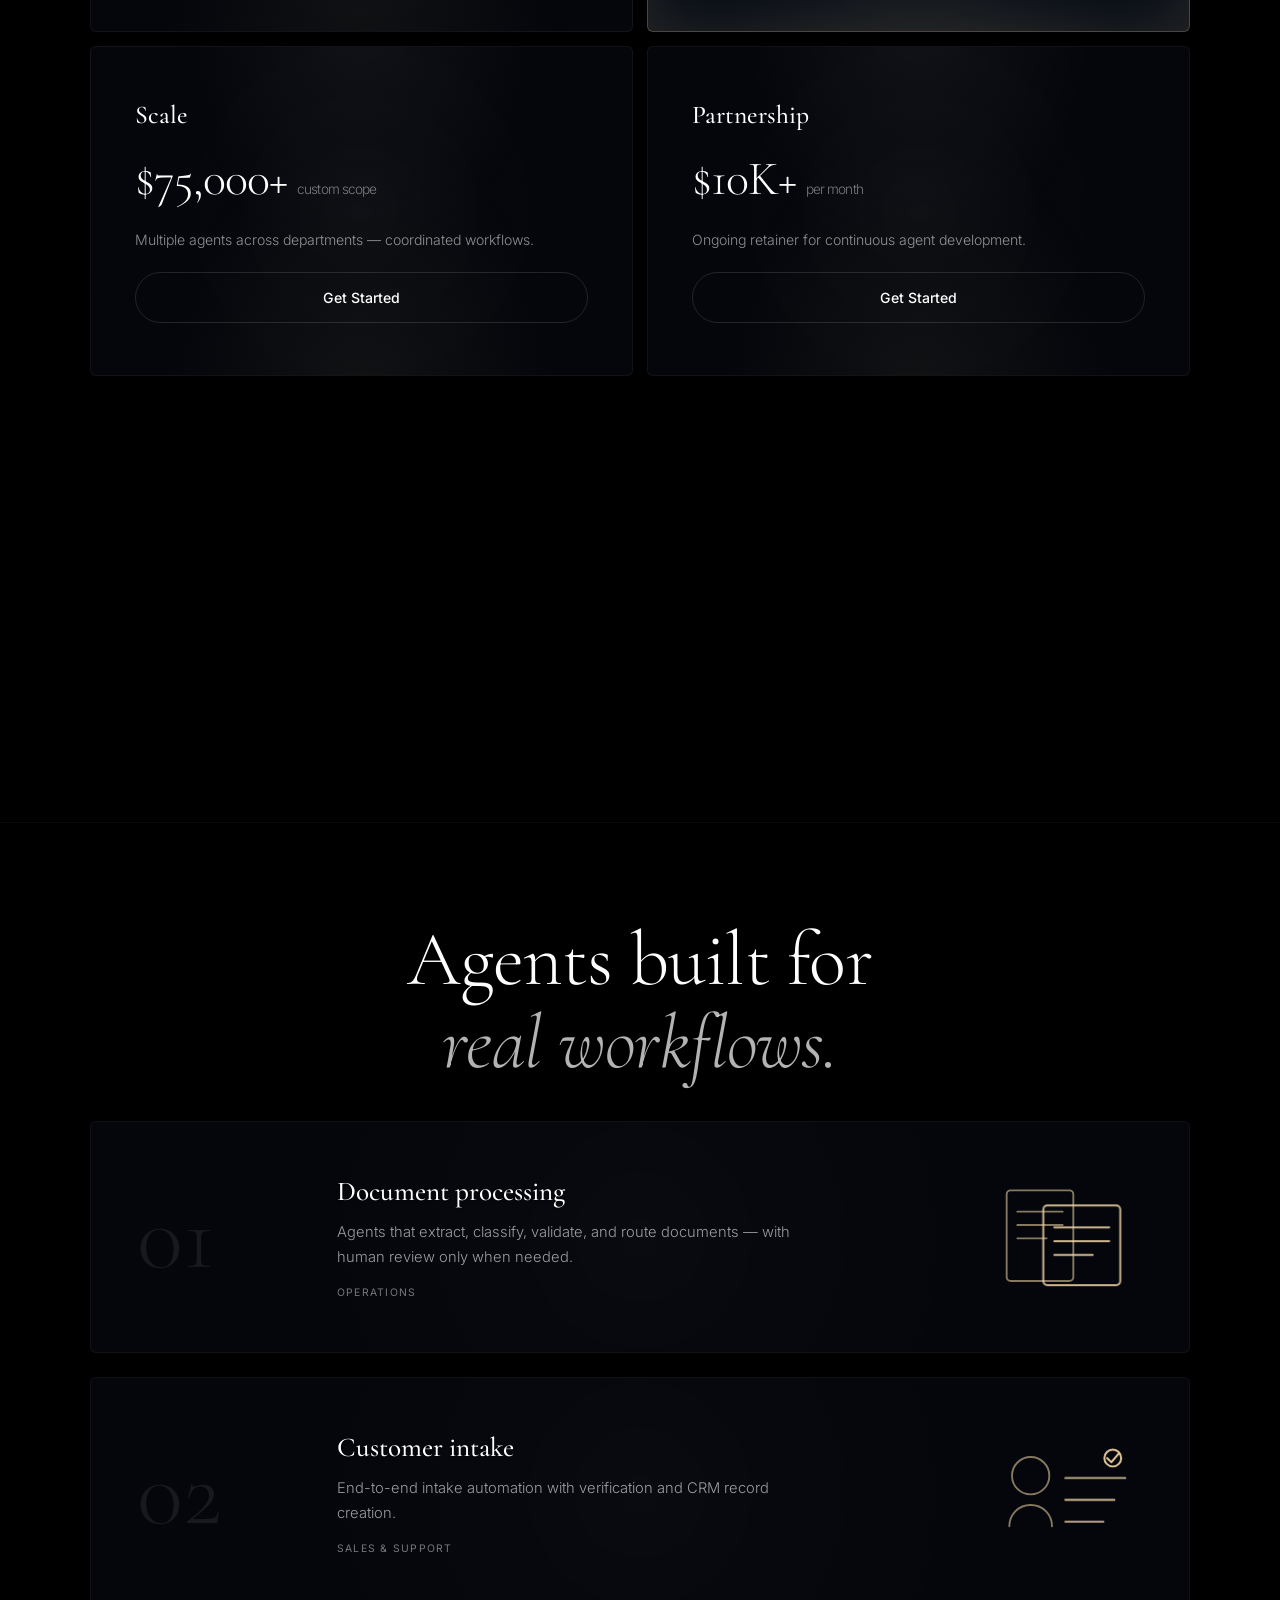
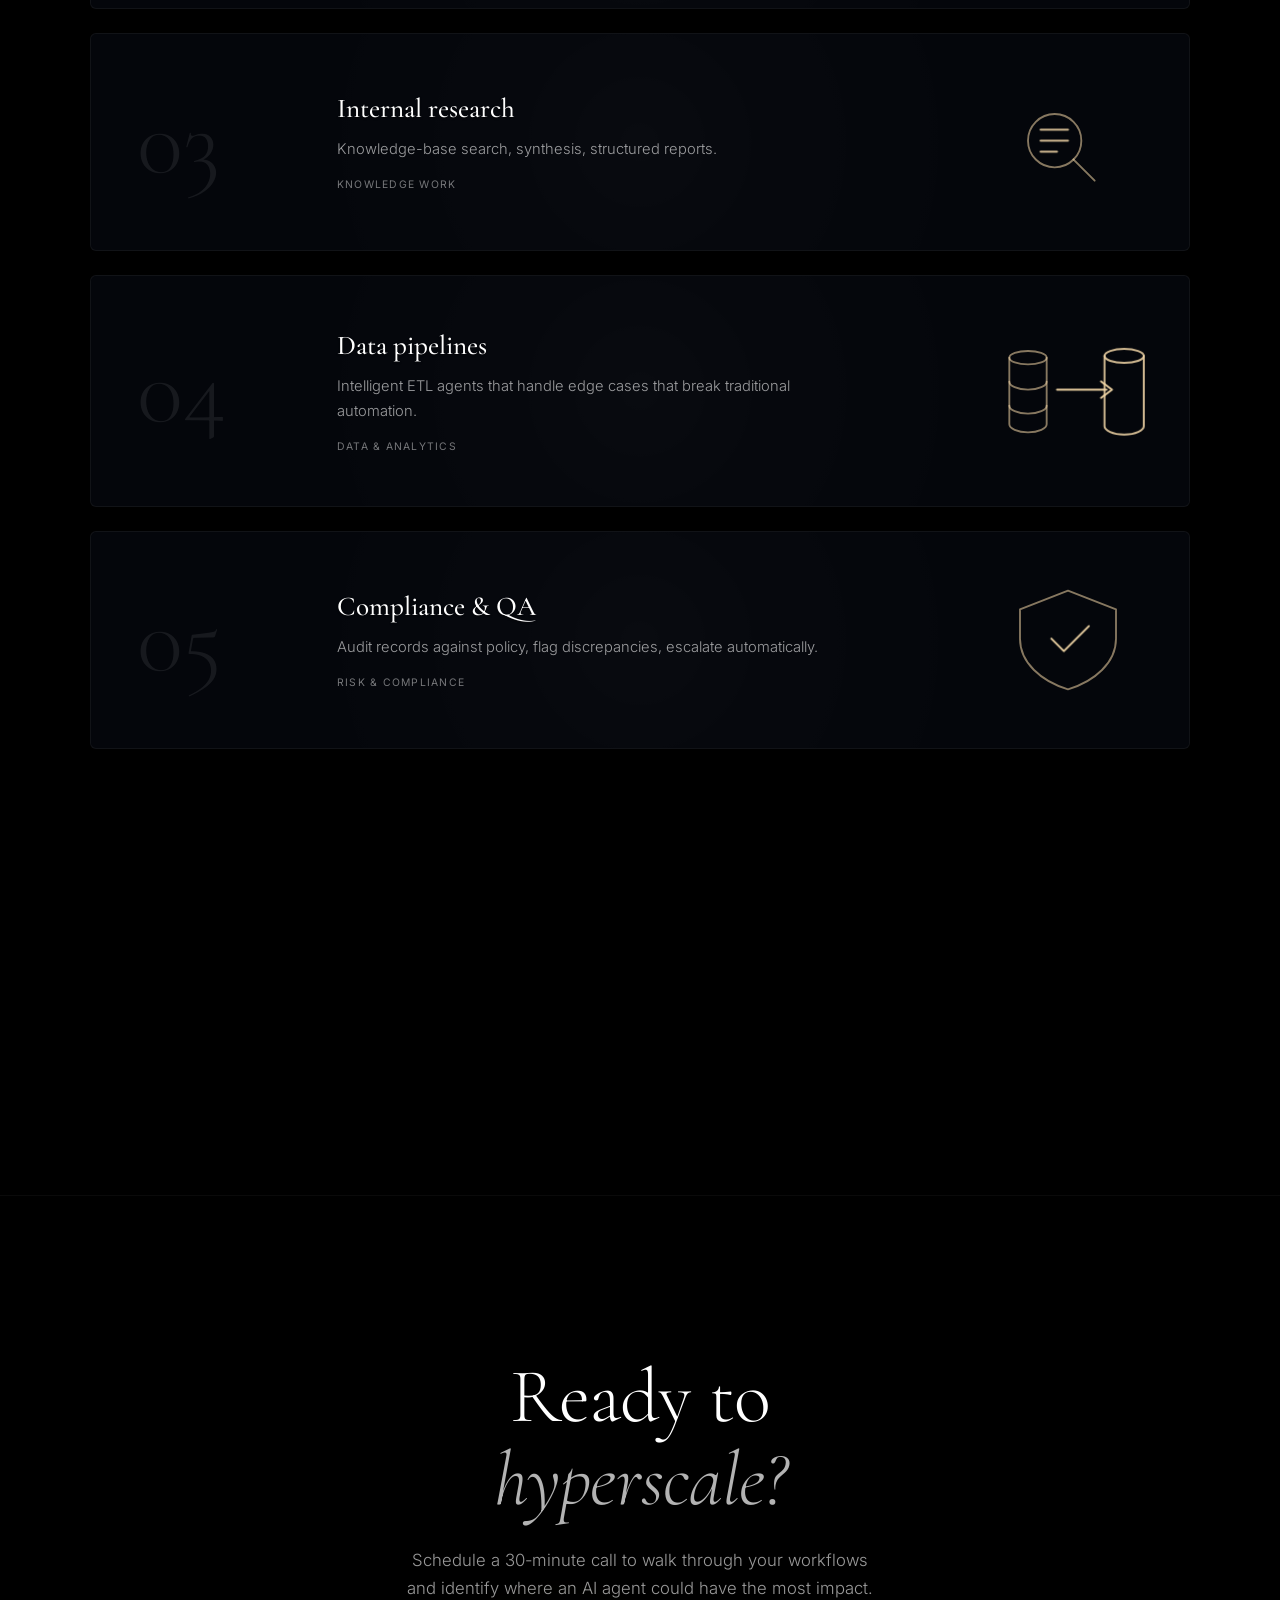
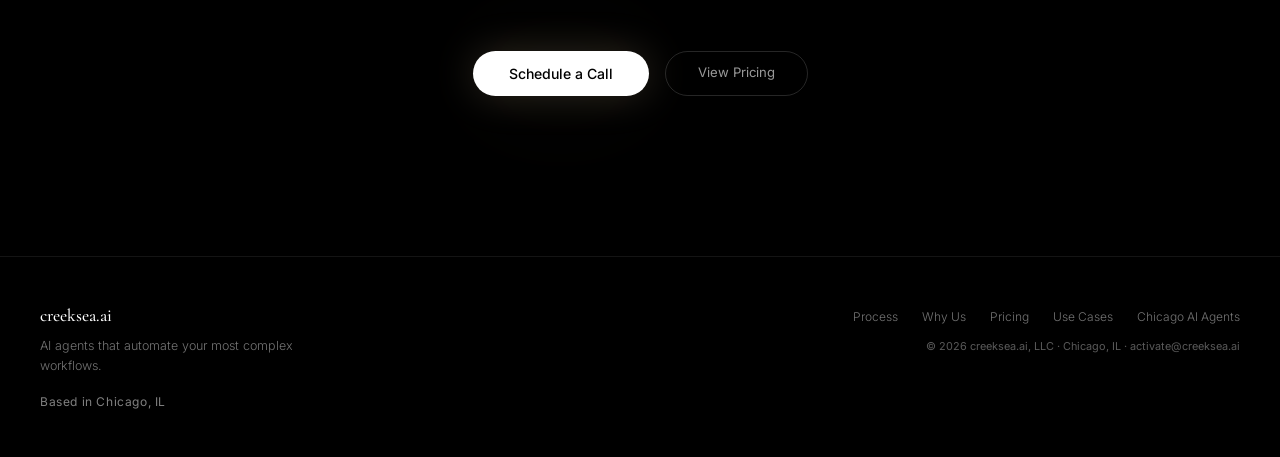
==== commit 66d9e861: "Add Chicago SEO optimizations Implements local-SEO targeting for Chicago AI agent development querie" ====
--- a/index.html
+++ b/index.html
@@ -5,17 +5,108 @@
   <script>window.dataLayer=window.dataLayer||[];function gtag(){dataLayer.push(arguments)}gtag('js',new Date());gtag('config','G-5W42P4DX9V');</script>
   <meta charset="UTF-8">
   <meta name="viewport" content="width=device-width, initial-scale=1.0">
-  <title>creeksea.ai — AI Agents That Hyperscale Your Business</title>
-  <meta name="description" content="We design, build, and deploy custom AI agents that automate your most complex business workflows. End-to-end, from strategy to production.">
+  <title>creeksea.ai — Chicago AI Agent Development Studio | Custom AI Agents for Business</title>
+  <meta name="description" content="Chicago-based AI agent development studio. We design, build, and deploy custom AI agents that automate your most complex business workflows. End-to-end, from strategy to production.">
+  <meta name="keywords" content="AI agent development Chicago, custom AI agents, AI automation Chicago, agentic AI, business workflow automation, AI agent studio, Chicago AI company, AI agent builder">
   <link rel="canonical" href="https://creeksea.ai/">
   <link rel="icon" type="image/png" sizes="32x32" href="favicon.png">
   <link rel="icon" type="image/png" sizes="192x192" href="favicon-192.png">
   <link rel="icon" type="image/png" sizes="512x512" href="favicon-512.png">
   <link rel="apple-touch-icon" sizes="180x180" href="apple-touch-icon.png">
-  <meta property="og:title" content="creeksea.ai — AI Agents That Hyperscale Your Business">
-  <meta property="og:description" content="Custom AI agents that automate your most complex business workflows.">
+
+  <!-- Geo tags for local SEO -->
+  <meta name="geo.region" content="US-IL">
+  <meta name="geo.placename" content="Chicago">
+
+  <!-- Open Graph -->
+  <meta property="og:title" content="creeksea.ai — Chicago AI Agent Development Studio">
+  <meta property="og:description" content="Chicago-based studio that designs, builds, and deploys custom AI agents to automate your most complex business workflows.">
   <meta property="og:image" content="https://creeksea.ai/og-image.png">
+  <meta property="og:url" content="https://creeksea.ai/">
+  <meta property="og:type" content="website">
+  <meta property="og:site_name" content="creeksea.ai">
+  <meta property="og:locale" content="en_US">
+
+  <!-- Twitter Card -->
   <meta name="twitter:card" content="summary_large_image">
+  <meta name="twitter:title" content="creeksea.ai — Chicago AI Agent Development Studio">
+  <meta name="twitter:description" content="Custom AI agents that automate your most complex business workflows. Based in Chicago.">
+  <meta name="twitter:image" content="https://creeksea.ai/og-image.png">
+  <!-- <meta name="twitter:site" content="@creeksea_ai"> -->
+
+  <!-- JSON-LD structured data — Organization + LocalBusiness + WebSite -->
+  <script type="application/ld+json">
+  {
+    "@context": "https://schema.org",
+    "@graph": [
+      {
+        "@type": "Organization",
+        "@id": "https://creeksea.ai/#organization",
+        "name": "creeksea.ai",
+        "url": "https://creeksea.ai",
+        "logo": "https://creeksea.ai/og-image.png",
+        "description": "Chicago-based AI agent development studio. We design, build, and deploy custom AI agents that automate complex business workflows.",
+        "email": "activate@creeksea.ai",
+        "foundingLocation": {
+          "@type": "Place",
+          "name": "Chicago, Illinois"
+        },
+        "areaServed": [
+          {
+            "@type": "City",
+            "name": "Chicago",
+            "containedInPlace": { "@type": "State", "name": "Illinois" }
+          },
+          { "@type": "Country", "name": "United States" }
+        ],
+        "sameAs": []
+      },
+      {
+        "@type": "ProfessionalService",
+        "@id": "https://creeksea.ai/#localbusiness",
+        "name": "creeksea.ai",
+        "url": "https://creeksea.ai",
+        "image": "https://creeksea.ai/og-image.png",
+        "email": "activate@creeksea.ai",
+        "description": "Custom AI agent development studio in Chicago. End-to-end design, build, and deployment of AI agents for business workflow automation.",
+        "address": {
+          "@type": "PostalAddress",
+          "addressLocality": "Chicago",
+          "addressRegion": "IL",
+          "addressCountry": "US"
+        },
+        "geo": {
+          "@type": "GeoCoordinates",
+          "latitude": 41.8781,
+          "longitude": -87.6298
+        },
+        "priceRange": "$15,000 - $75,000+",
+        "openingHoursSpecification": {
+          "@type": "OpeningHoursSpecification",
+          "dayOfWeek": ["Monday", "Tuesday", "Wednesday", "Thursday", "Friday"],
+          "opens": "09:00",
+          "closes": "18:00"
+        },
+        "hasOfferCatalog": {
+          "@type": "OfferCatalog",
+          "name": "AI Agent Development Services",
+          "itemListElement": [
+            { "@type": "Offer", "name": "Pilot", "description": "One workflow, one AI agent — from discovery to deployed.", "price": "15000", "priceCurrency": "USD" },
+            { "@type": "Offer", "name": "Build", "description": "Full agent system with integrations, testing, and production deployment.", "price": "25000", "priceCurrency": "USD" },
+            { "@type": "Offer", "name": "Scale", "description": "Multiple coordinated agents across workflows.", "price": "75000", "priceCurrency": "USD" }
+          ]
+        }
+      },
+      {
+        "@type": "WebSite",
+        "@id": "https://creeksea.ai/#website",
+        "url": "https://creeksea.ai",
+        "name": "creeksea.ai",
+        "publisher": { "@id": "https://creeksea.ai/#organization" }
+      }
+    ]
+  }
+  </script>
   <link rel="preconnect" href="https://fonts.googleapis.com">
   <link rel="preconnect" href="https://fonts.gstatic.com" crossorigin>
   <link href="https://fonts.googleapis.com/css2?family=Cormorant+Garamond:ital,wght@0,300;0,400;0,500;0,600;0,700;1,300;1,400&family=Inter:wght@300;400;500;600;700&display=swap" rel="stylesheet">
@@ -906,15 +997,17 @@
   <div class="footer-left">
     <span class="footer-logo">creeksea.ai</span>
     <span class="footer-tag">AI agents that automate your most complex workflows.</span>
+    <span class="footer-location" style="display:block;margin-top:0.5rem;font-size:0.75rem;opacity:0.5;letter-spacing:0.05em;">Based in Chicago, IL</span>
   </div>
   <div class="footer-right">
-    <ul class="footer-links">
+    <ul class="footer-links" aria-label="Footer navigation">
       <li><a href="#process">Process</a></li>
       <li><a href="#why">Why Us</a></li>
       <li><a href="#pricing">Pricing</a></li>
       <li><a href="#use-cases">Use Cases</a></li>
+      <li><a href="/chicago-ai-agents">Chicago AI Agents</a></li>
     </ul>
-    <span class="footer-copy">&copy; <span id="footerYear">2025</span> creeksea.ai, LLC &middot; activate@creeksea.ai</span>
+    <span class="footer-copy">&copy; <span id="footerYear">2025</span> creeksea.ai, LLC &middot; Chicago, IL &middot; <a href="mailto:activate@creeksea.ai">activate@creeksea.ai</a></span>
   </div>
 </footer>
 <script>document.getElementById('footerYear').textContent=new Date().getFullYear();</script>
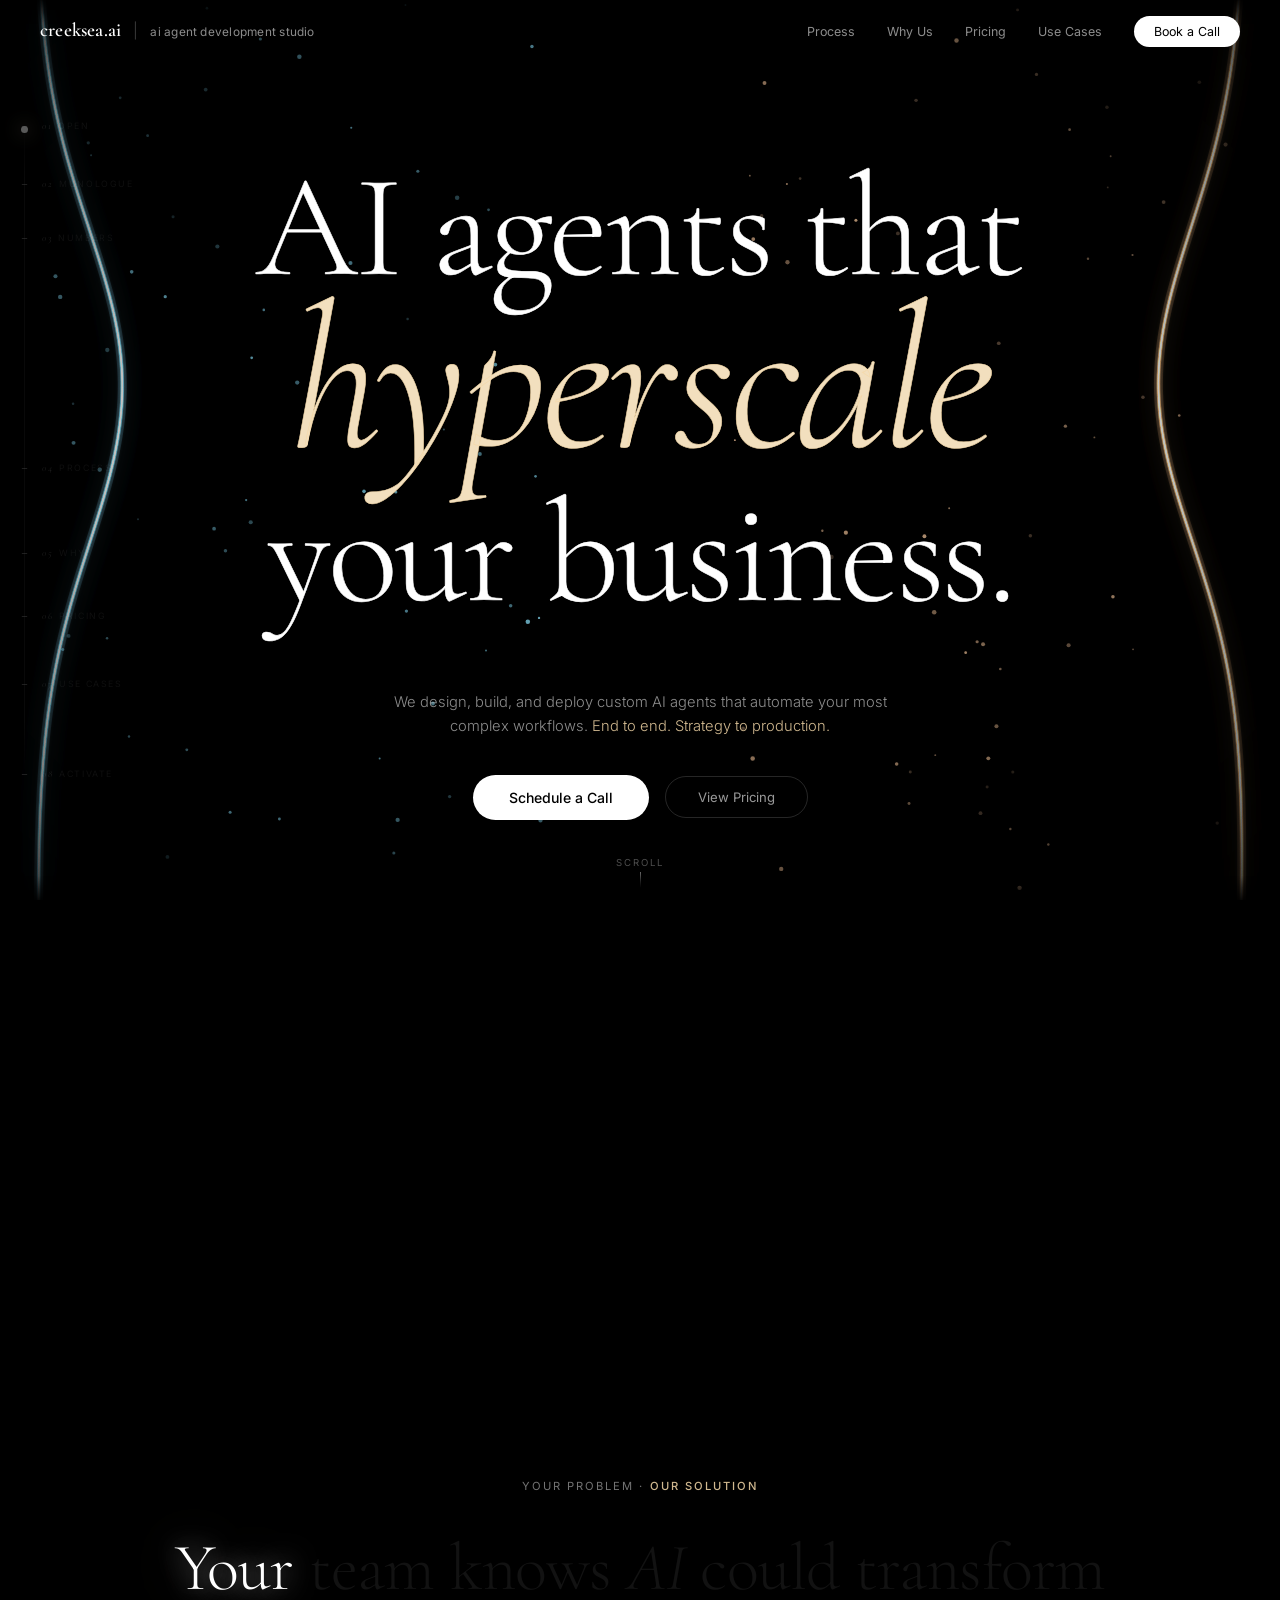
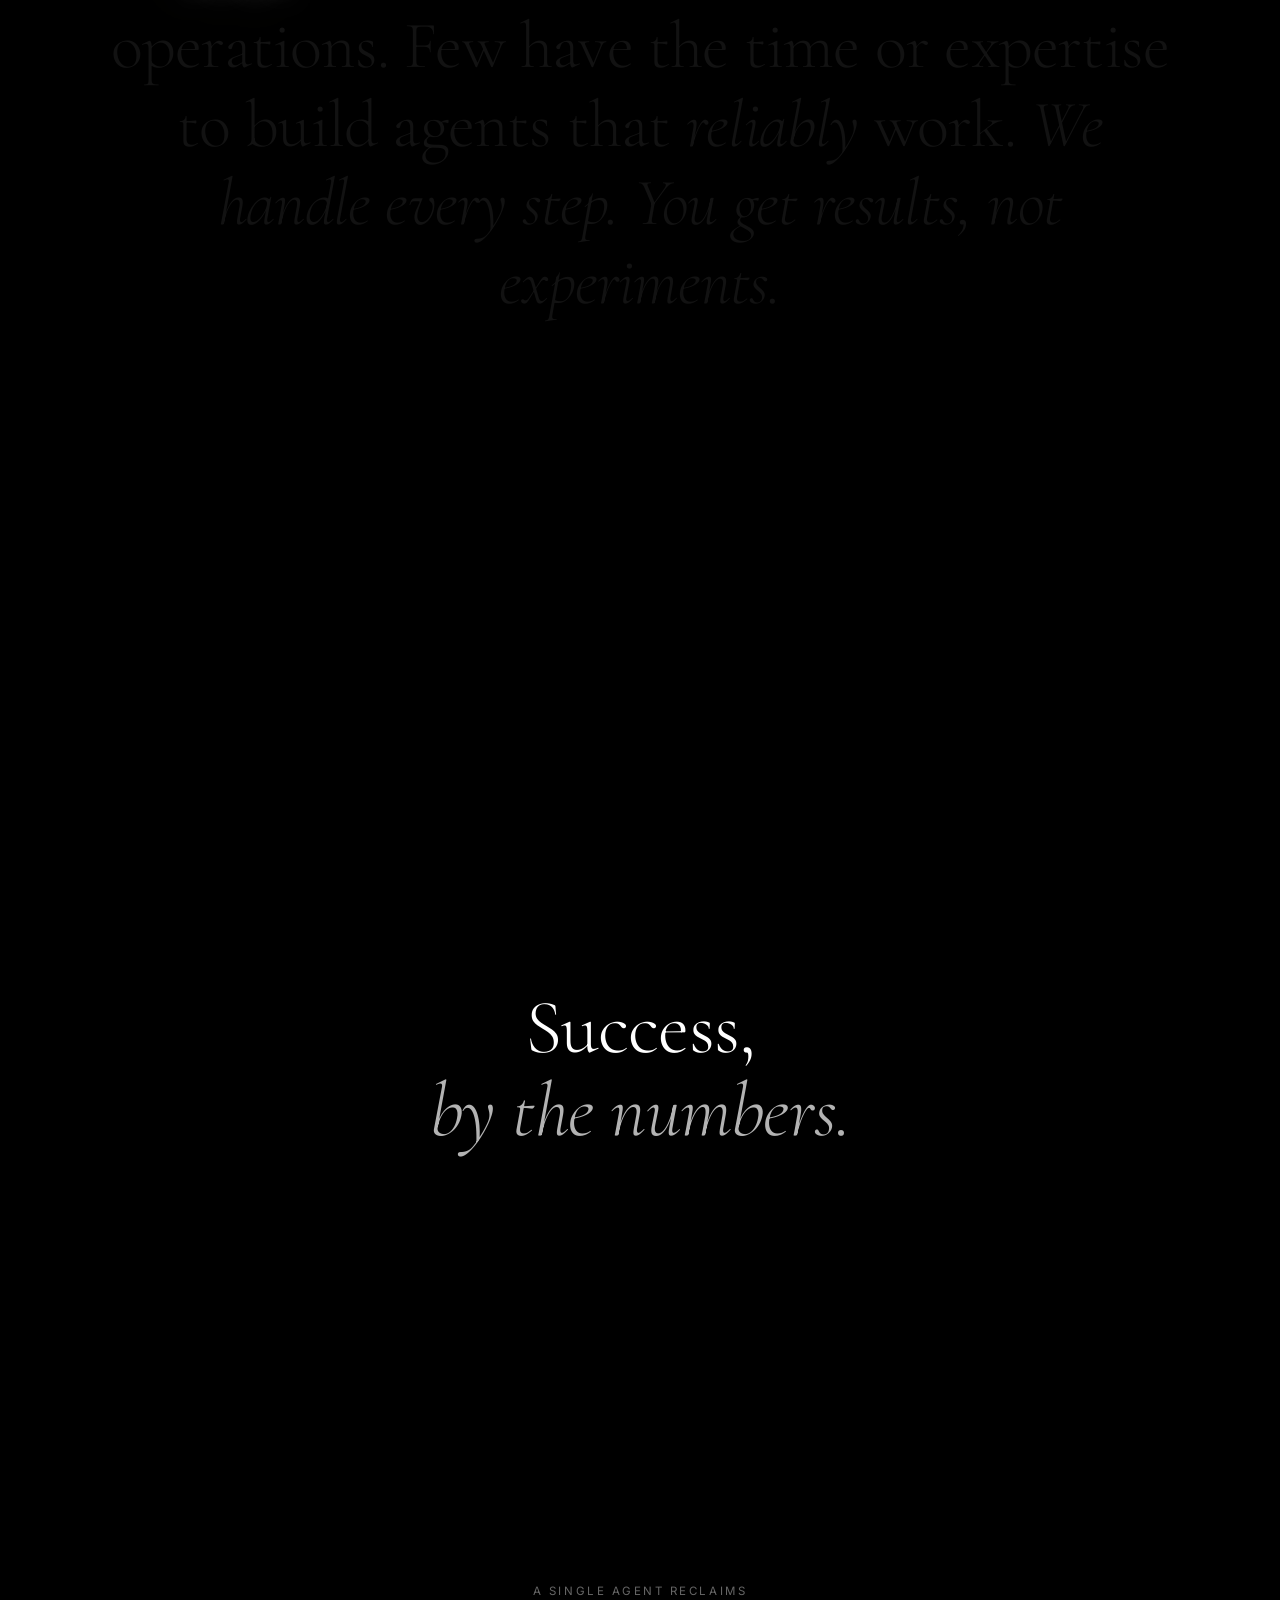
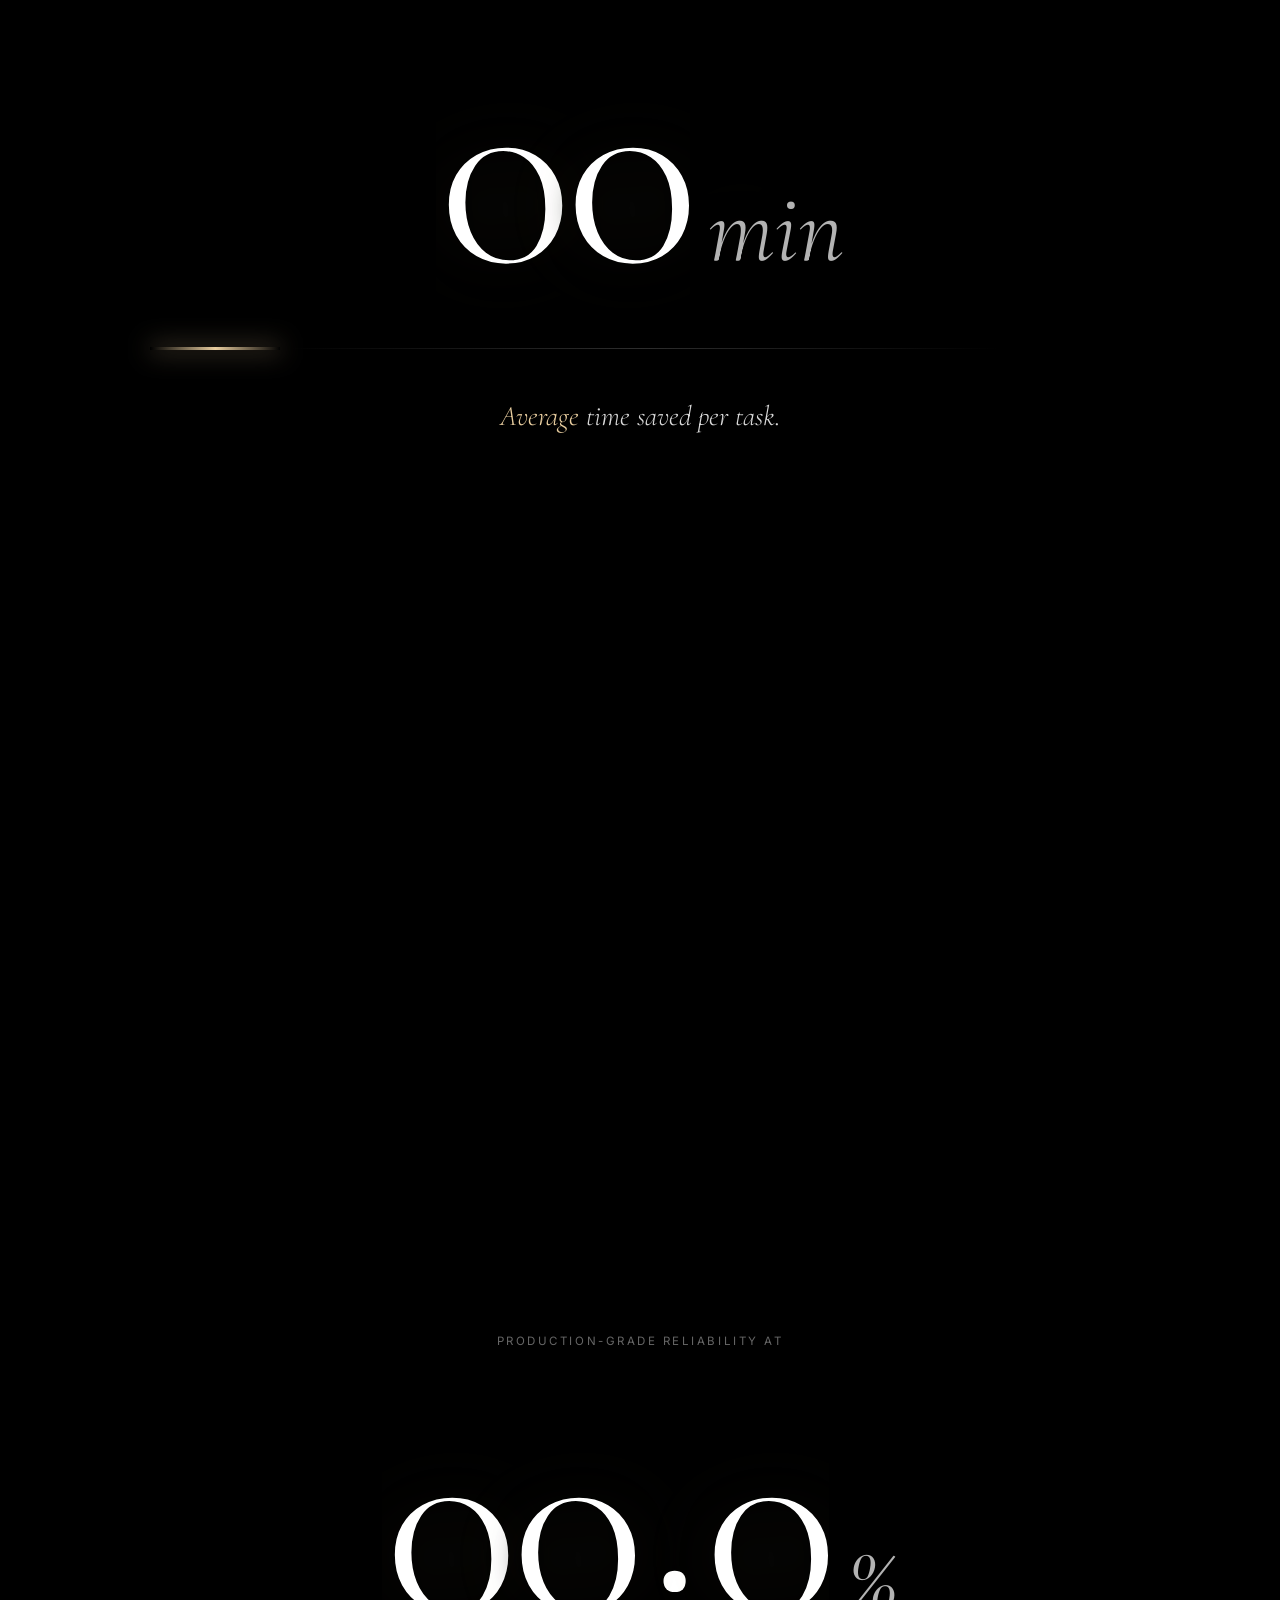
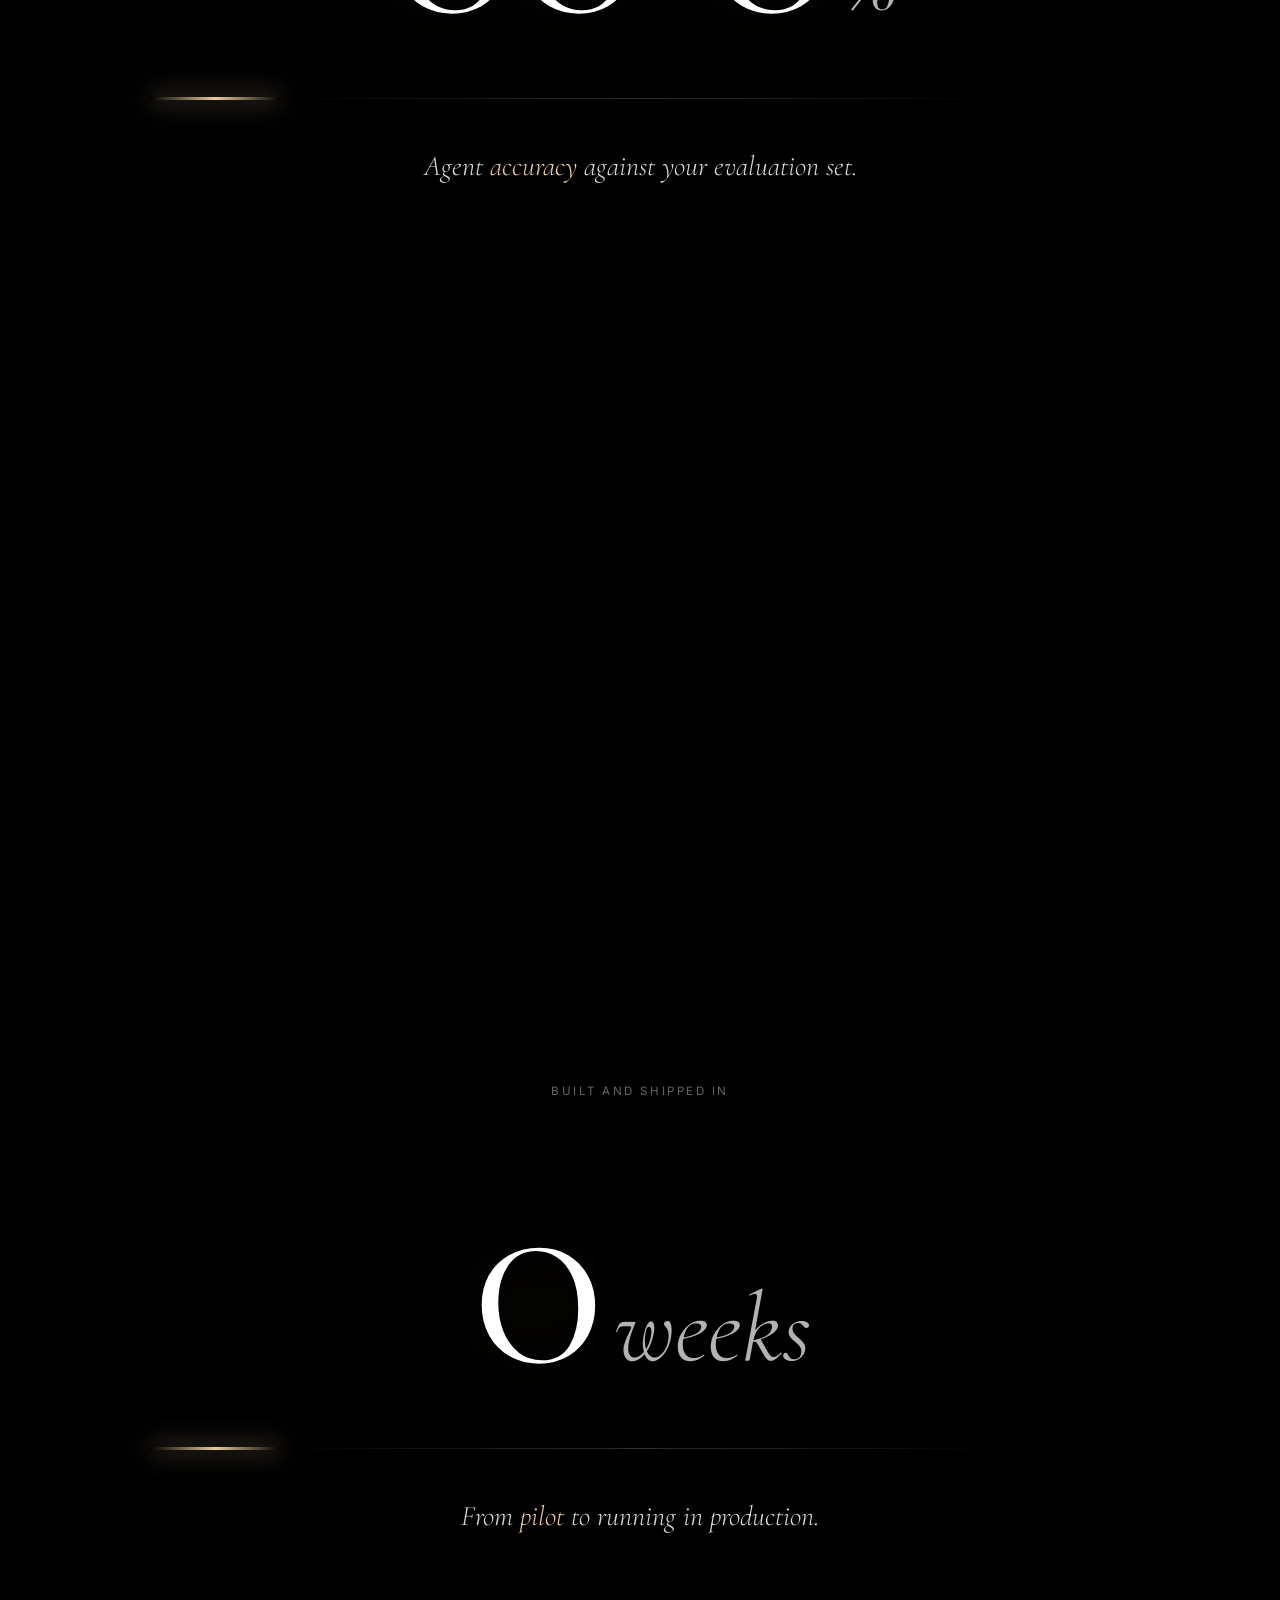
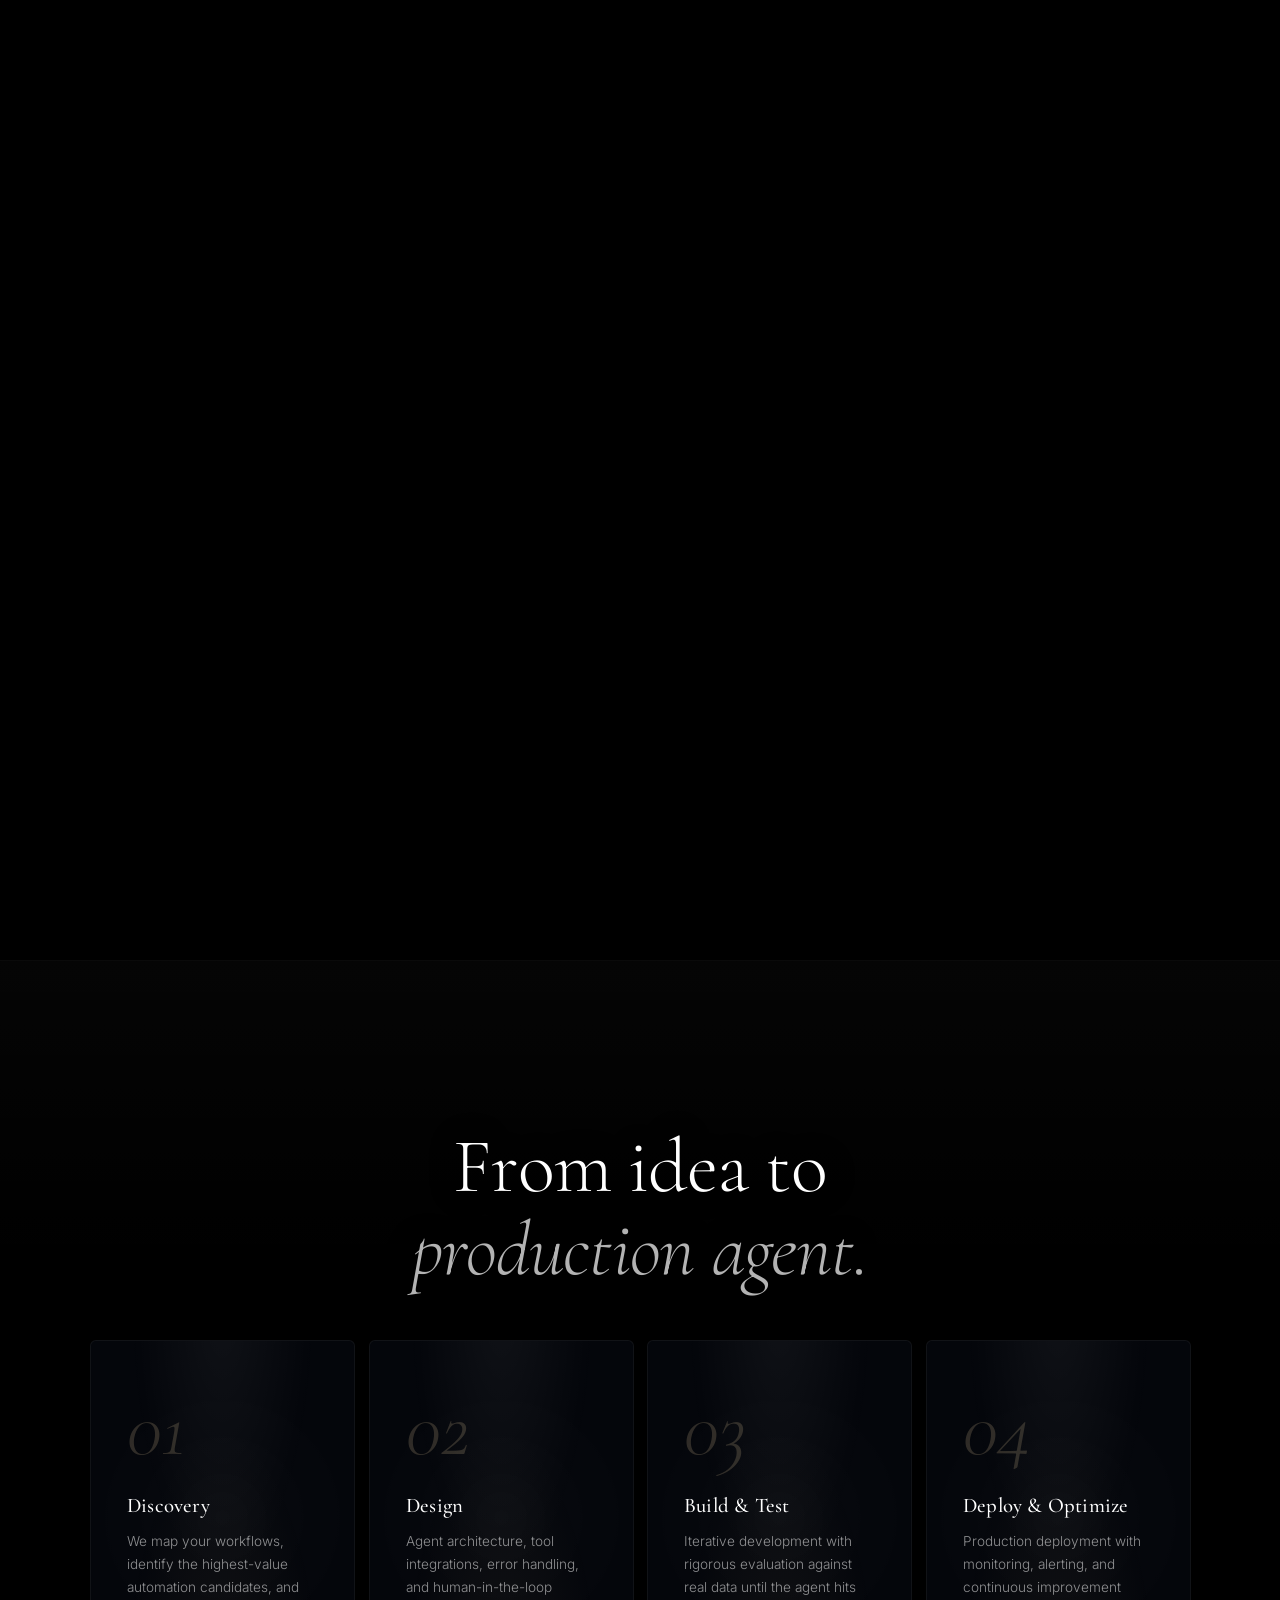
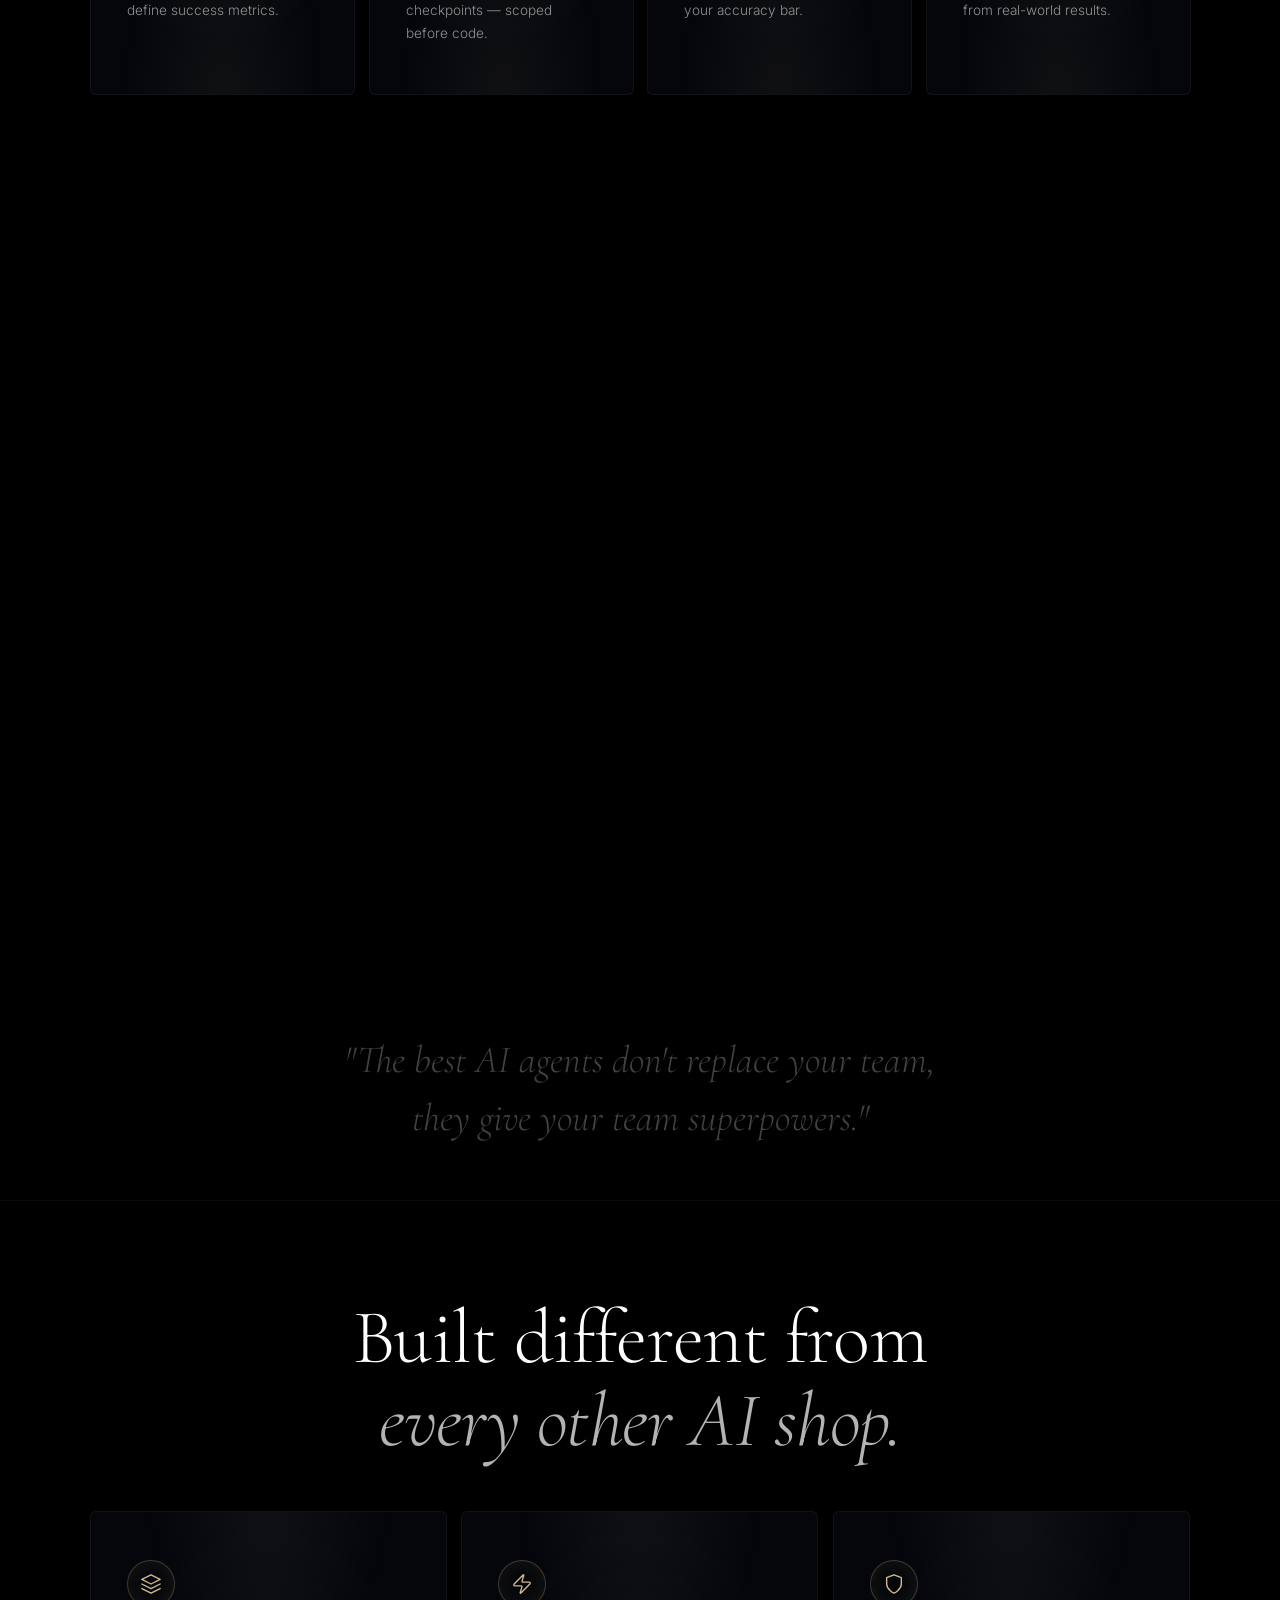
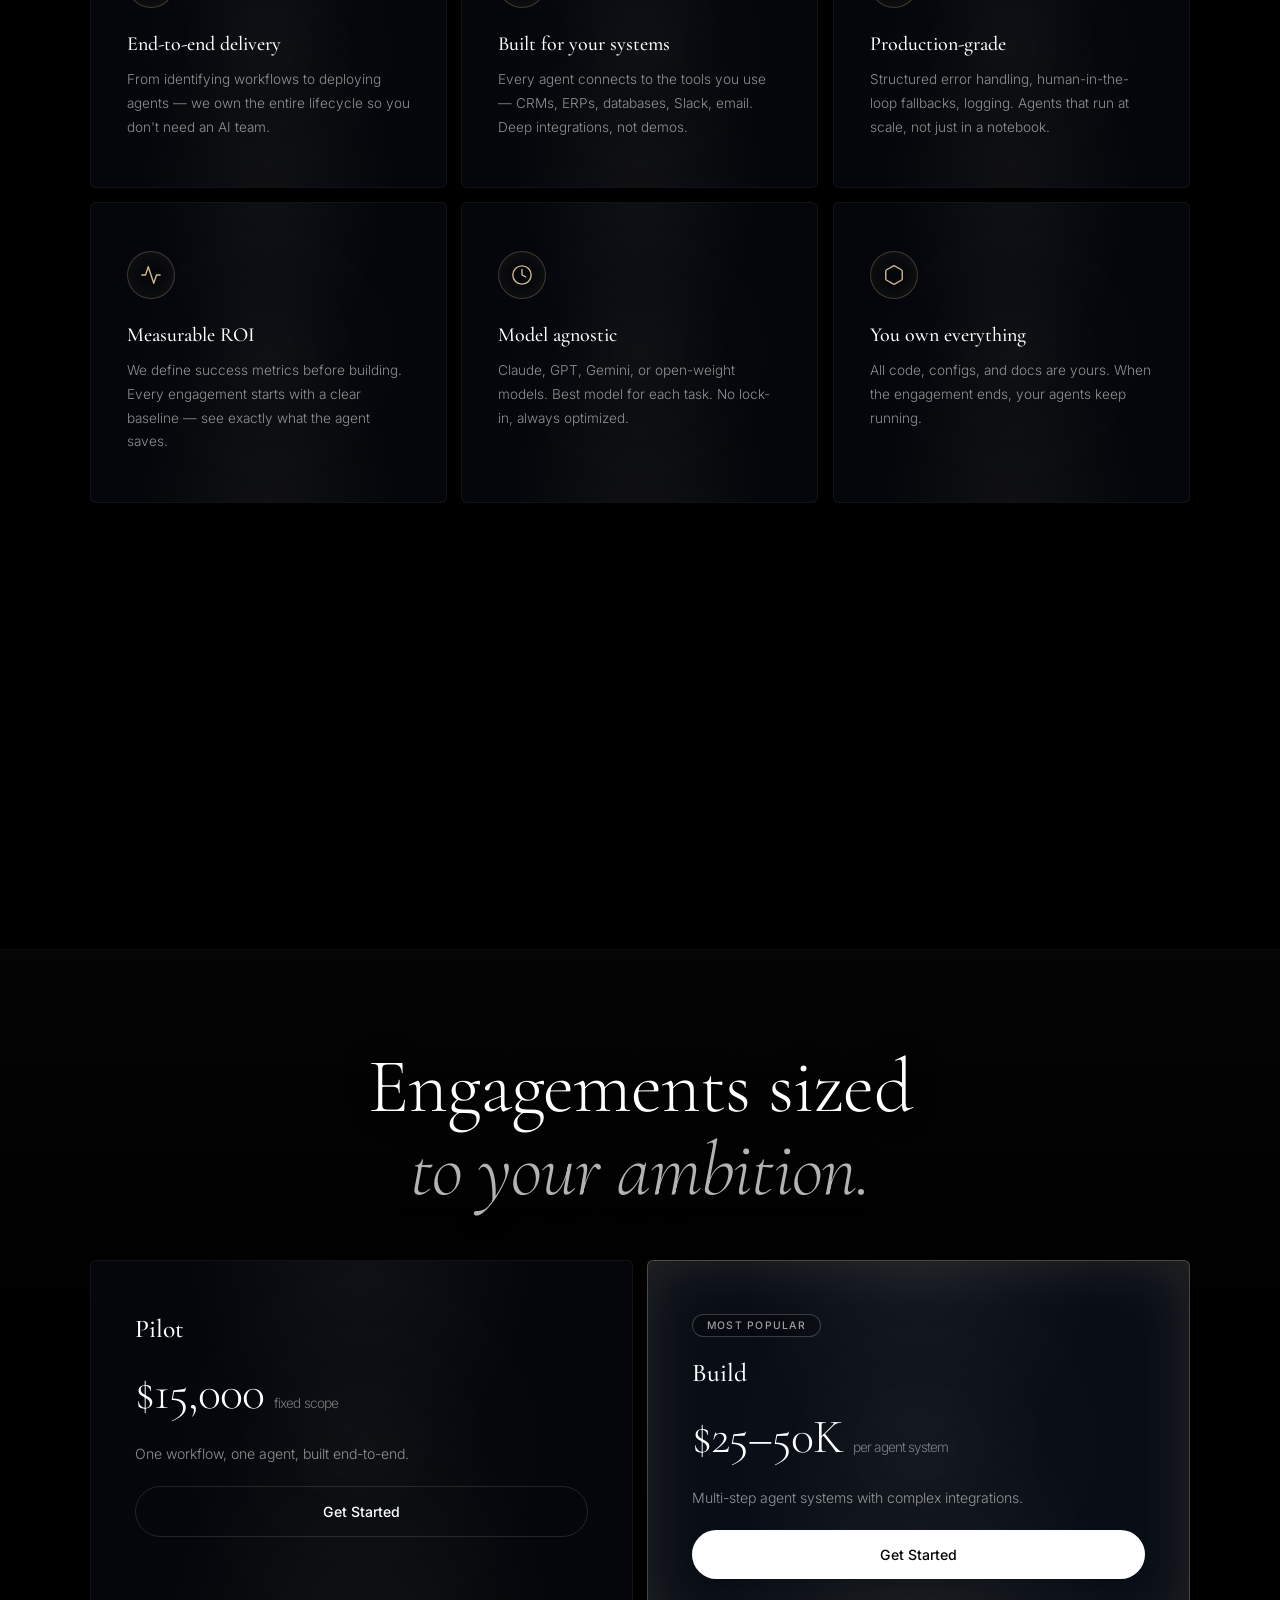
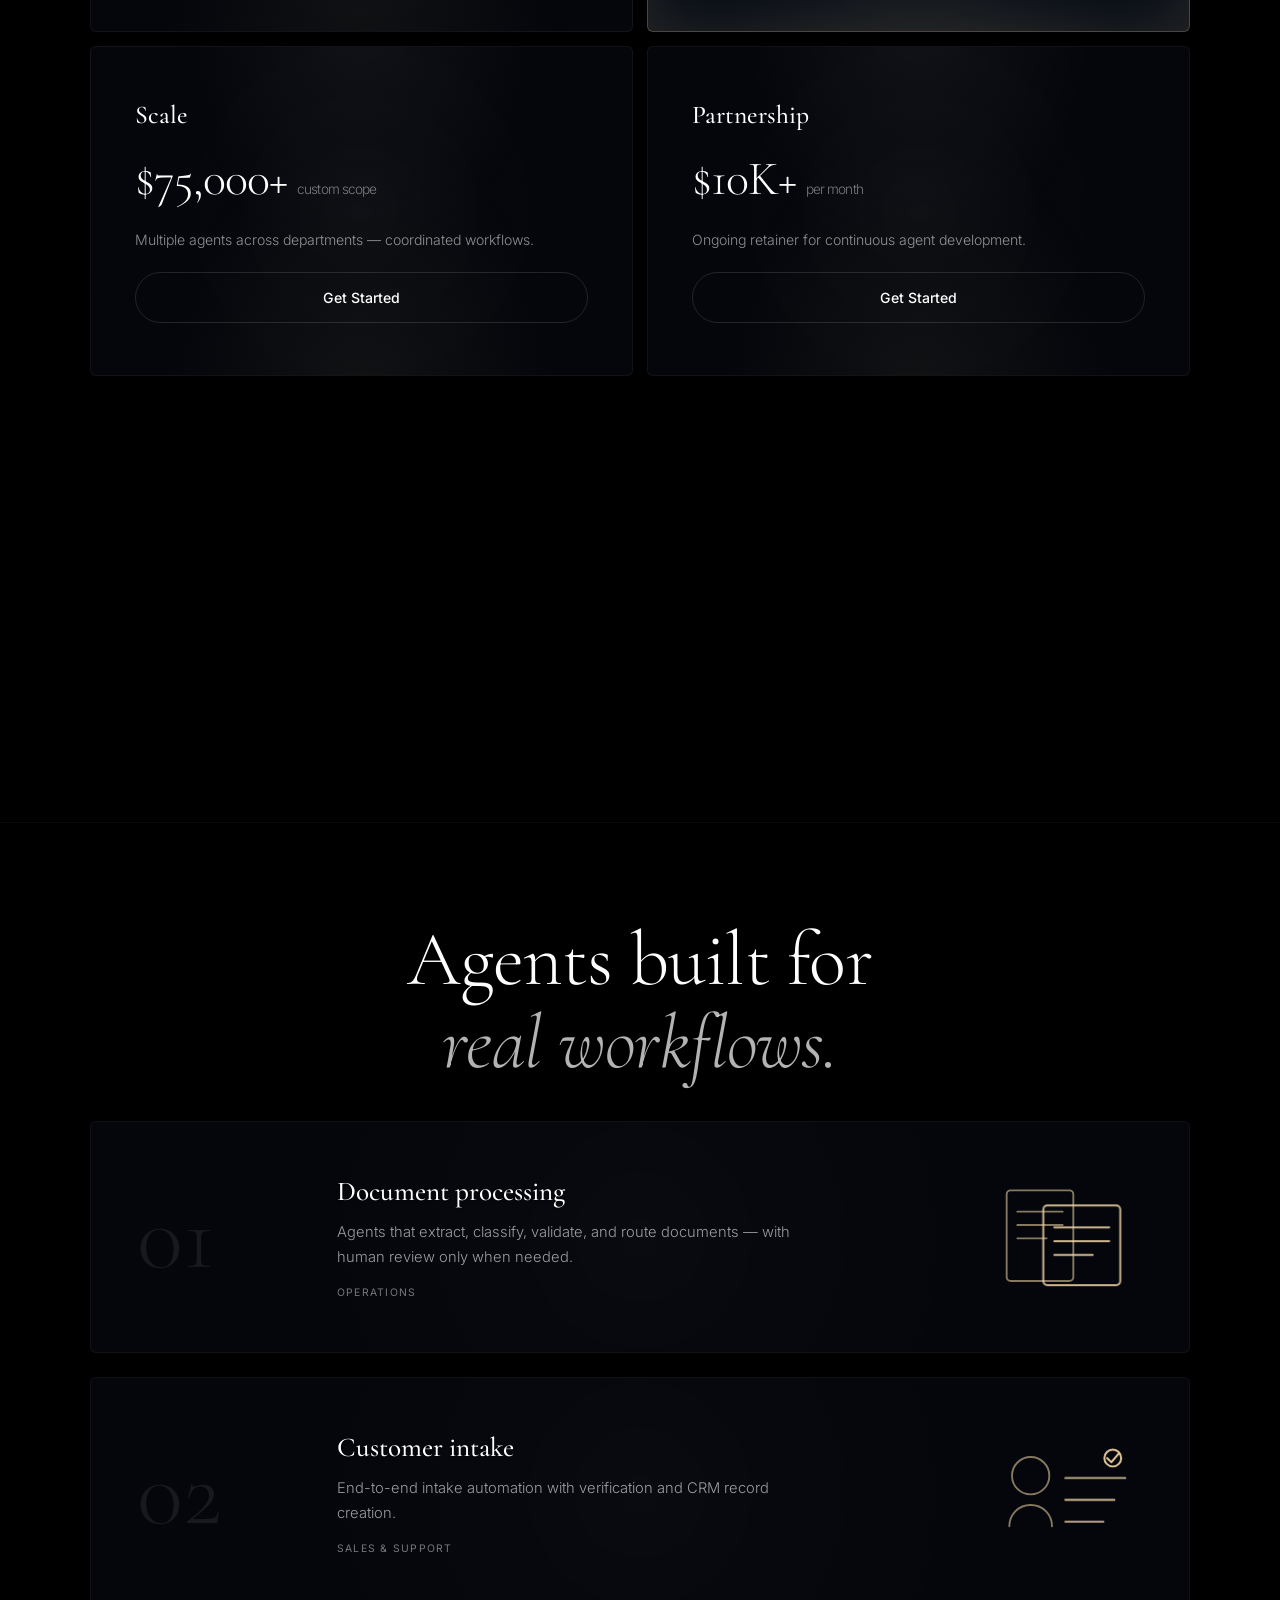
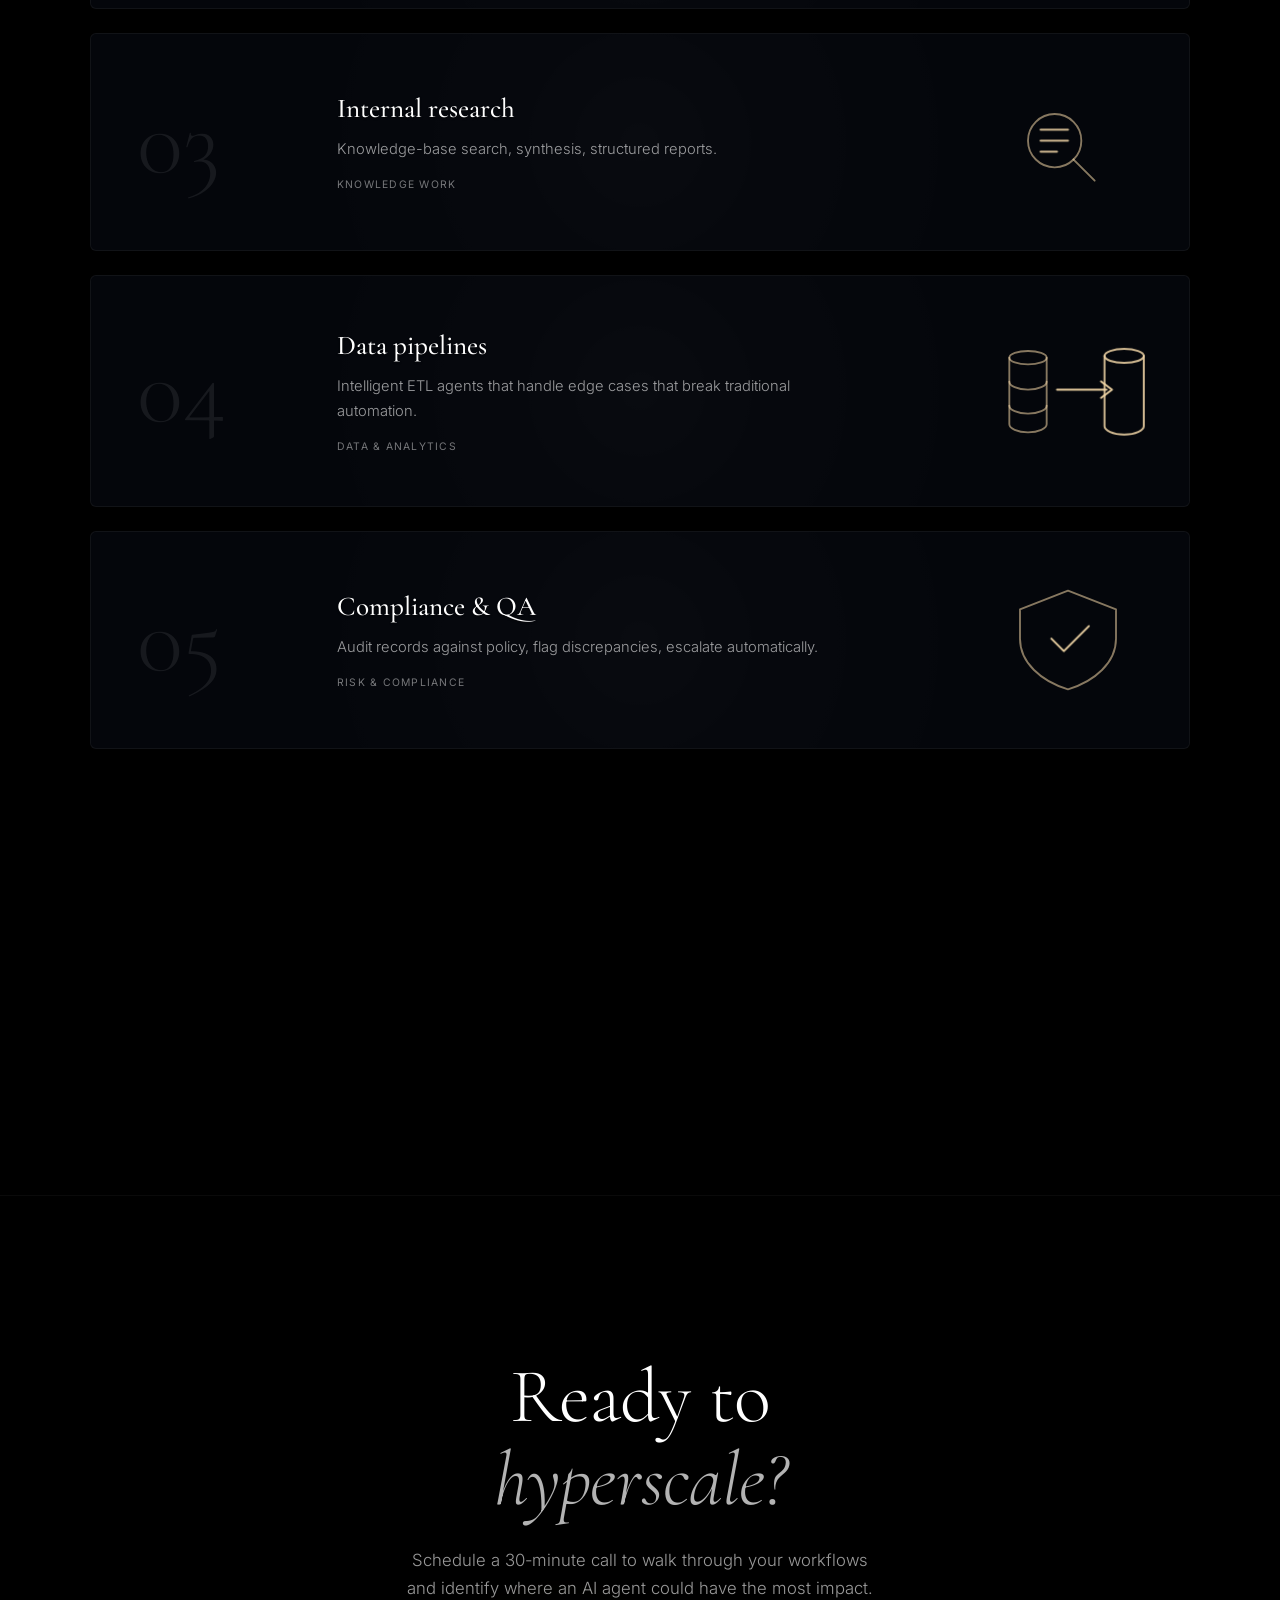
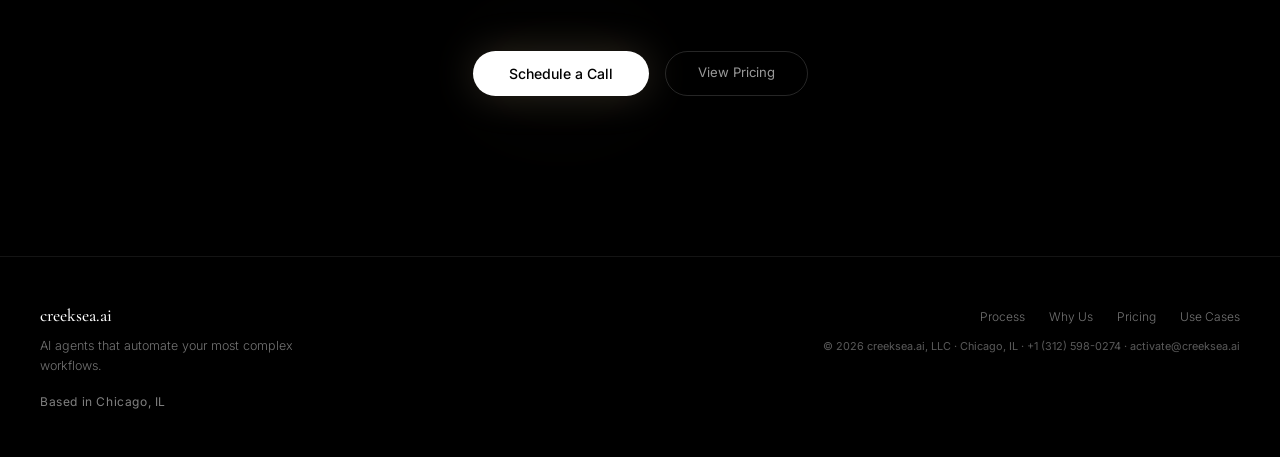
==== commit 98dc97e9: "Remove chicago-ai-agents page; migrate SEO into JSON-LD; add phone User decision: keep all SEO value" ====
--- a/index.html
+++ b/index.html
@@ -47,6 +47,7 @@
         "logo": "https://creeksea.ai/og-image.png",
         "description": "Chicago-based AI agent development studio. We design, build, and deploy custom AI agents that automate complex business workflows.",
         "email": "activate@creeksea.ai",
+        "telephone": "+1-312-598-0274",
         "foundingLocation": {
           "@type": "Place",
           "name": "Chicago, Illinois"
@@ -68,6 +69,7 @@
         "url": "https://creeksea.ai",
         "image": "https://creeksea.ai/og-image.png",
         "email": "activate@creeksea.ai",
+        "telephone": "+1-312-598-0274",
         "description": "Custom AI agent development studio in Chicago. End-to-end design, build, and deployment of AI agents for business workflow automation.",
         "address": {
           "@type": "PostalAddress",
@@ -93,7 +95,8 @@
           "itemListElement": [
             { "@type": "Offer", "name": "Pilot", "description": "One workflow, one AI agent — from discovery to deployed.", "price": "15000", "priceCurrency": "USD" },
             { "@type": "Offer", "name": "Build", "description": "Full agent system with integrations, testing, and production deployment.", "price": "25000", "priceCurrency": "USD" },
-            { "@type": "Offer", "name": "Scale", "description": "Multiple coordinated agents across workflows.", "price": "75000", "priceCurrency": "USD" }
+            { "@type": "Offer", "name": "Scale", "description": "Multiple coordinated agents across workflows.", "price": "75000", "priceCurrency": "USD" },
+            { "@type": "Offer", "name": "Partnership", "description": "Ongoing retainer for continuous agent development and optimization.", "price": "10000", "priceCurrency": "USD", "priceSpecification": { "@type": "UnitPriceSpecification", "billingIncrement": 1, "unitCode": "MON" } }
           ]
         }
       },
@@ -103,6 +106,52 @@
         "url": "https://creeksea.ai",
         "name": "creeksea.ai",
         "publisher": { "@id": "https://creeksea.ai/#organization" }
+      },
+      {
+        "@type": "FAQPage",
+        "@id": "https://creeksea.ai/#faq",
+        "mainEntity": [
+          {
+            "@type": "Question",
+            "name": "How much does AI agent development cost in Chicago?",
+            "acceptedAnswer": {
+              "@type": "Answer",
+              "text": "Pilot projects start at $15,000 for a single agent automating one workflow. Full agent systems typically run $25,000–$50,000, and multi-agent coordinated systems start at $75,000. We also offer ongoing partnership retainers starting at $10,000/month."
+            }
+          },
+          {
+            "@type": "Question",
+            "name": "How long does it take to build a custom AI agent?",
+            "acceptedAnswer": {
+              "@type": "Answer",
+              "text": "We go from pilot to production in as little as 2 weeks. A typical engagement follows four phases: Discovery (understand your workflow), Design (architect the agent), Build & Test (develop with high-accuracy targets), and Deploy & Optimize (launch into your existing systems)."
+            }
+          },
+          {
+            "@type": "Question",
+            "name": "What types of AI agents does creeksea.ai build?",
+            "acceptedAnswer": {
+              "@type": "Answer",
+              "text": "We build agents for document processing (extraction, classification, validation, routing), customer intake automation (end-to-end with CRM integration), internal research (knowledge-base search and synthesis), intelligent data pipelines (ETL with edge case handling), and compliance & QA (policy auditing and automated escalation)."
+            }
+          },
+          {
+            "@type": "Question",
+            "name": "Do your AI agents work with our existing tools?",
+            "acceptedAnswer": {
+              "@type": "Answer",
+              "text": "Yes. We build agents that integrate with your existing CRMs, ERPs, databases, Slack, email, and other business tools. We're model-agnostic — we work with Claude, GPT, Gemini, and open-weight models. You own all code, configs, and documentation."
+            }
+          },
+          {
+            "@type": "Question",
+            "name": "Why choose a Chicago-based AI agent studio?",
+            "acceptedAnswer": {
+              "@type": "Answer",
+              "text": "Working with a Chicago-based team means Central Time availability, the option for in-person strategy sessions, and a studio that understands the Midwest business landscape. creeksea.ai provides end-to-end delivery — you don't need to hire a separate AI team."
+            }
+          }
+        ]
       }
     ]
   }
@@ -1005,9 +1054,8 @@
       <li><a href="#why">Why Us</a></li>
       <li><a href="#pricing">Pricing</a></li>
       <li><a href="#use-cases">Use Cases</a></li>
-      <li><a href="/chicago-ai-agents">Chicago AI Agents</a></li>
     </ul>
-    <span class="footer-copy">&copy; <span id="footerYear">2025</span> creeksea.ai, LLC &middot; Chicago, IL &middot; <a href="mailto:activate@creeksea.ai">activate@creeksea.ai</a></span>
+    <span class="footer-copy">&copy; <span id="footerYear">2025</span> creeksea.ai, LLC &middot; Chicago, IL &middot; <a href="tel:+13125980274">+1 (312) 598-0274</a> &middot; <a href="mailto:activate@creeksea.ai">activate@creeksea.ai</a></span>
   </div>
 </footer>
 <script>document.getElementById('footerYear').textContent=new Date().getFullYear();</script>
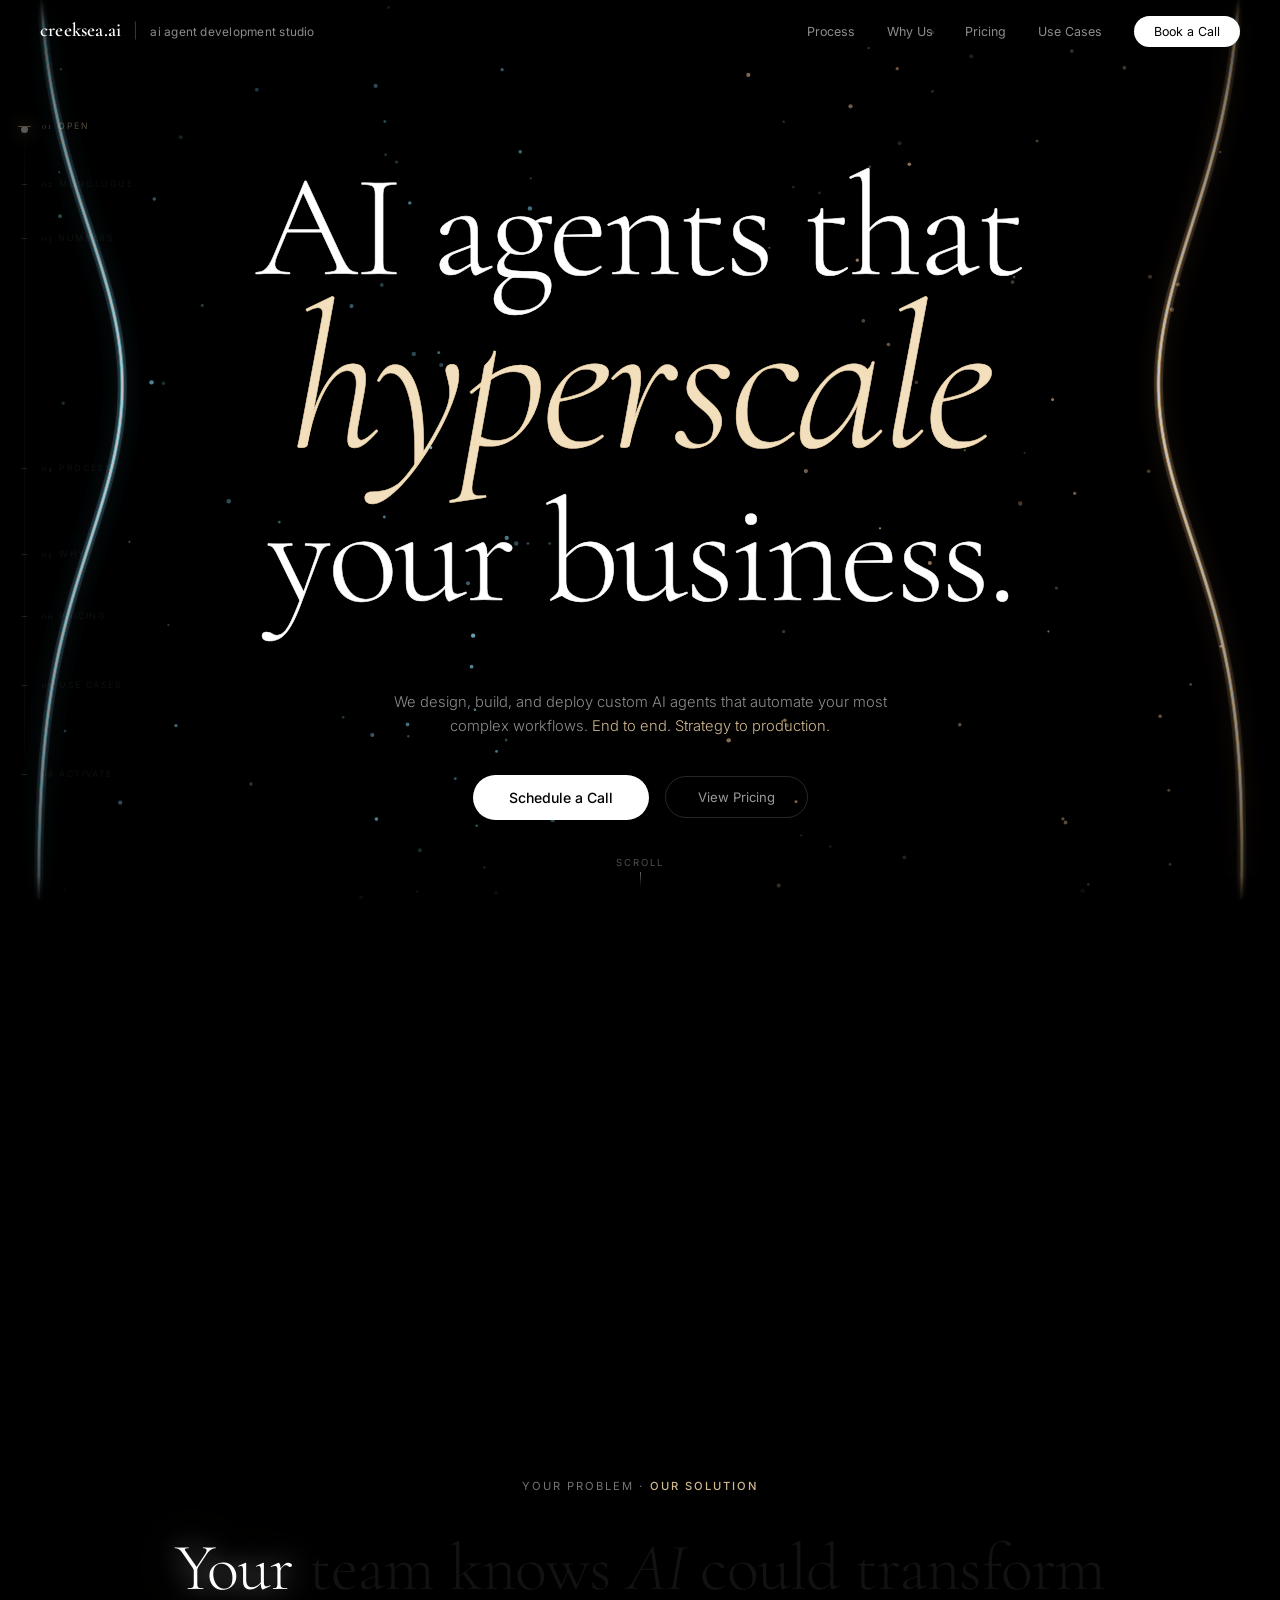
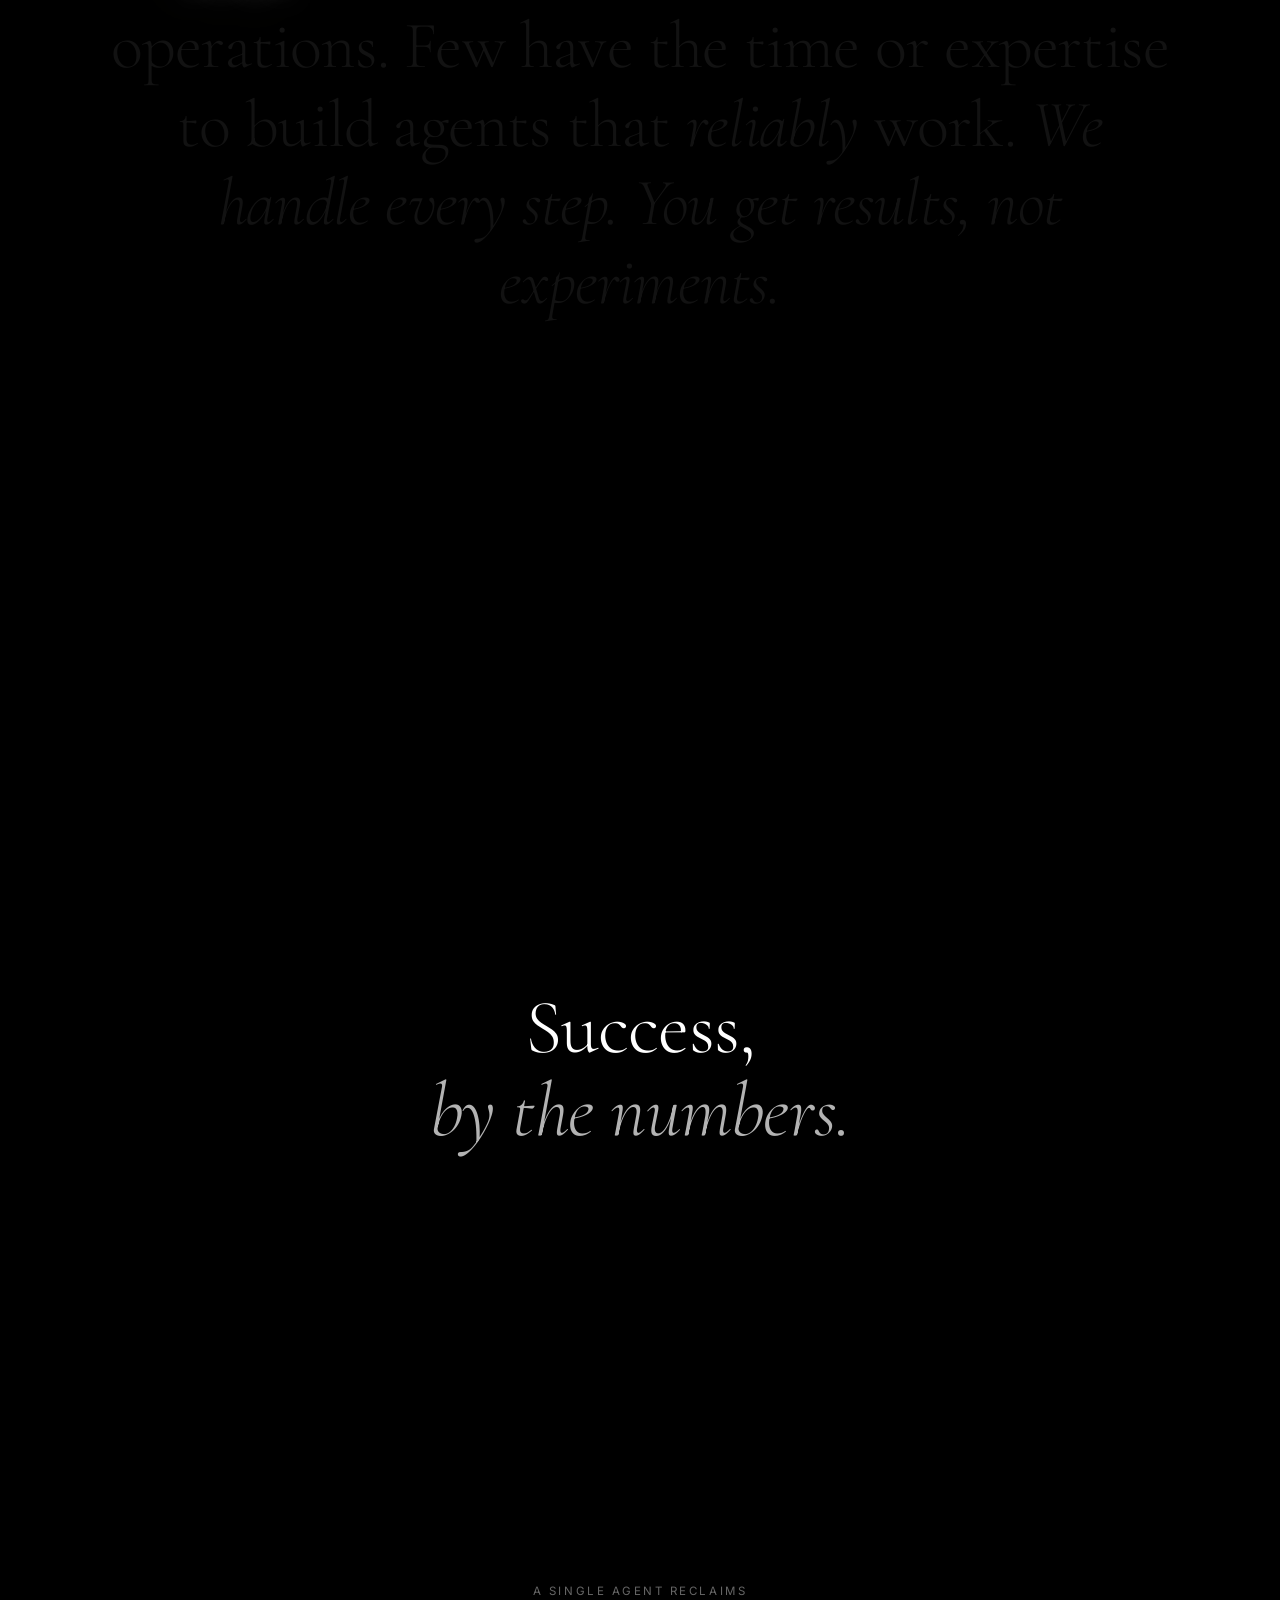
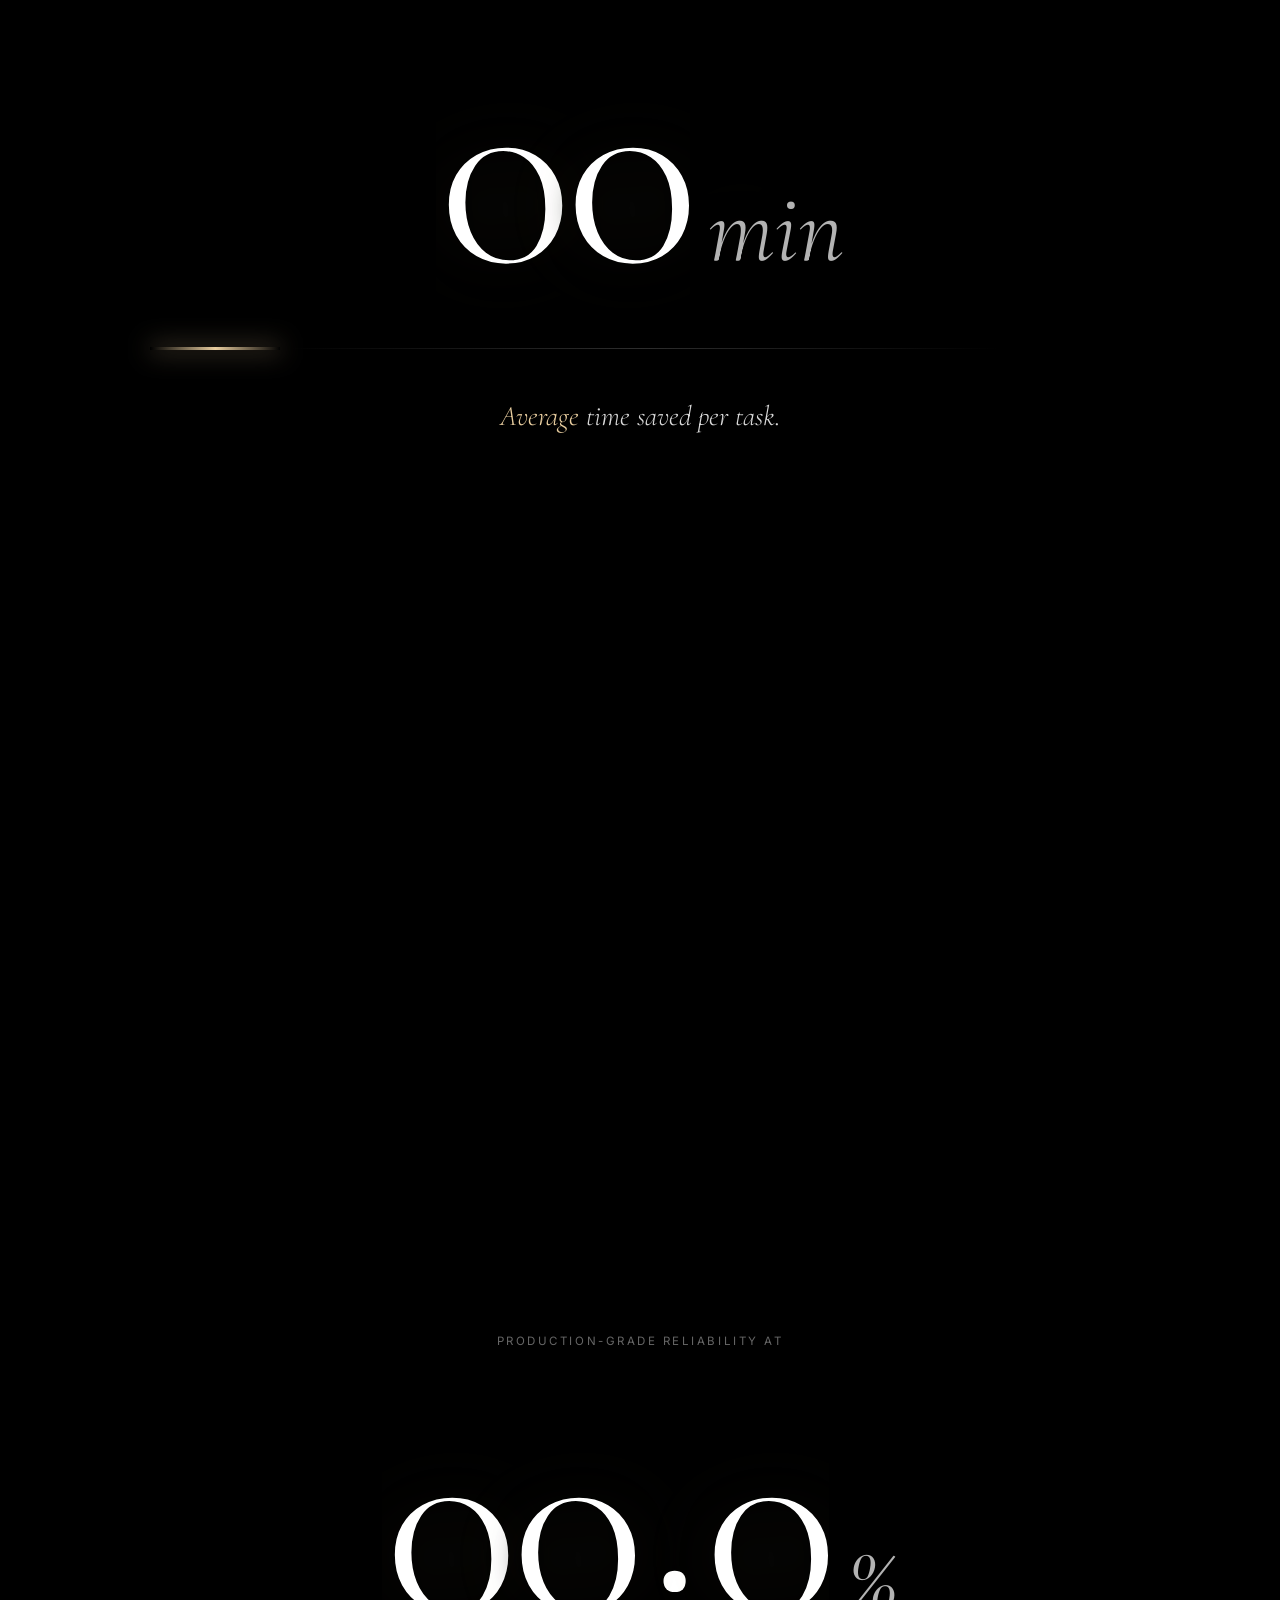
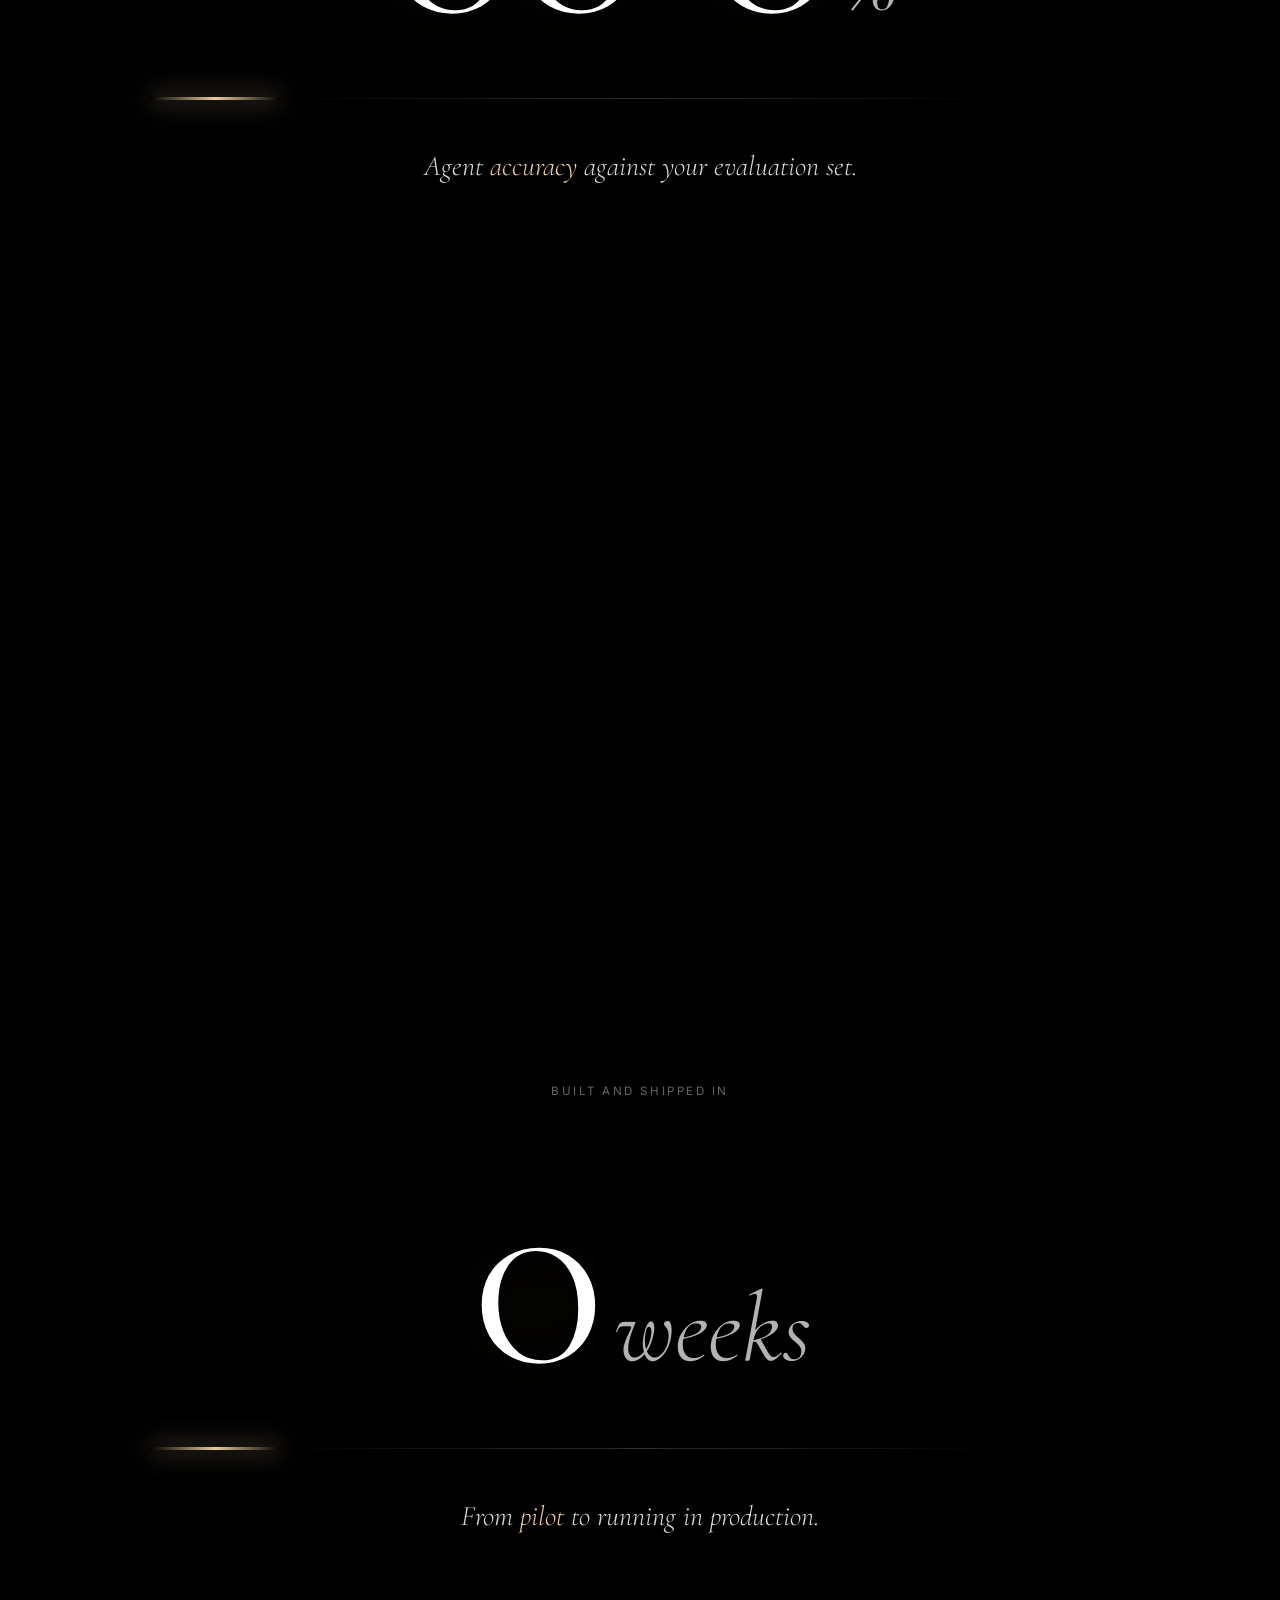
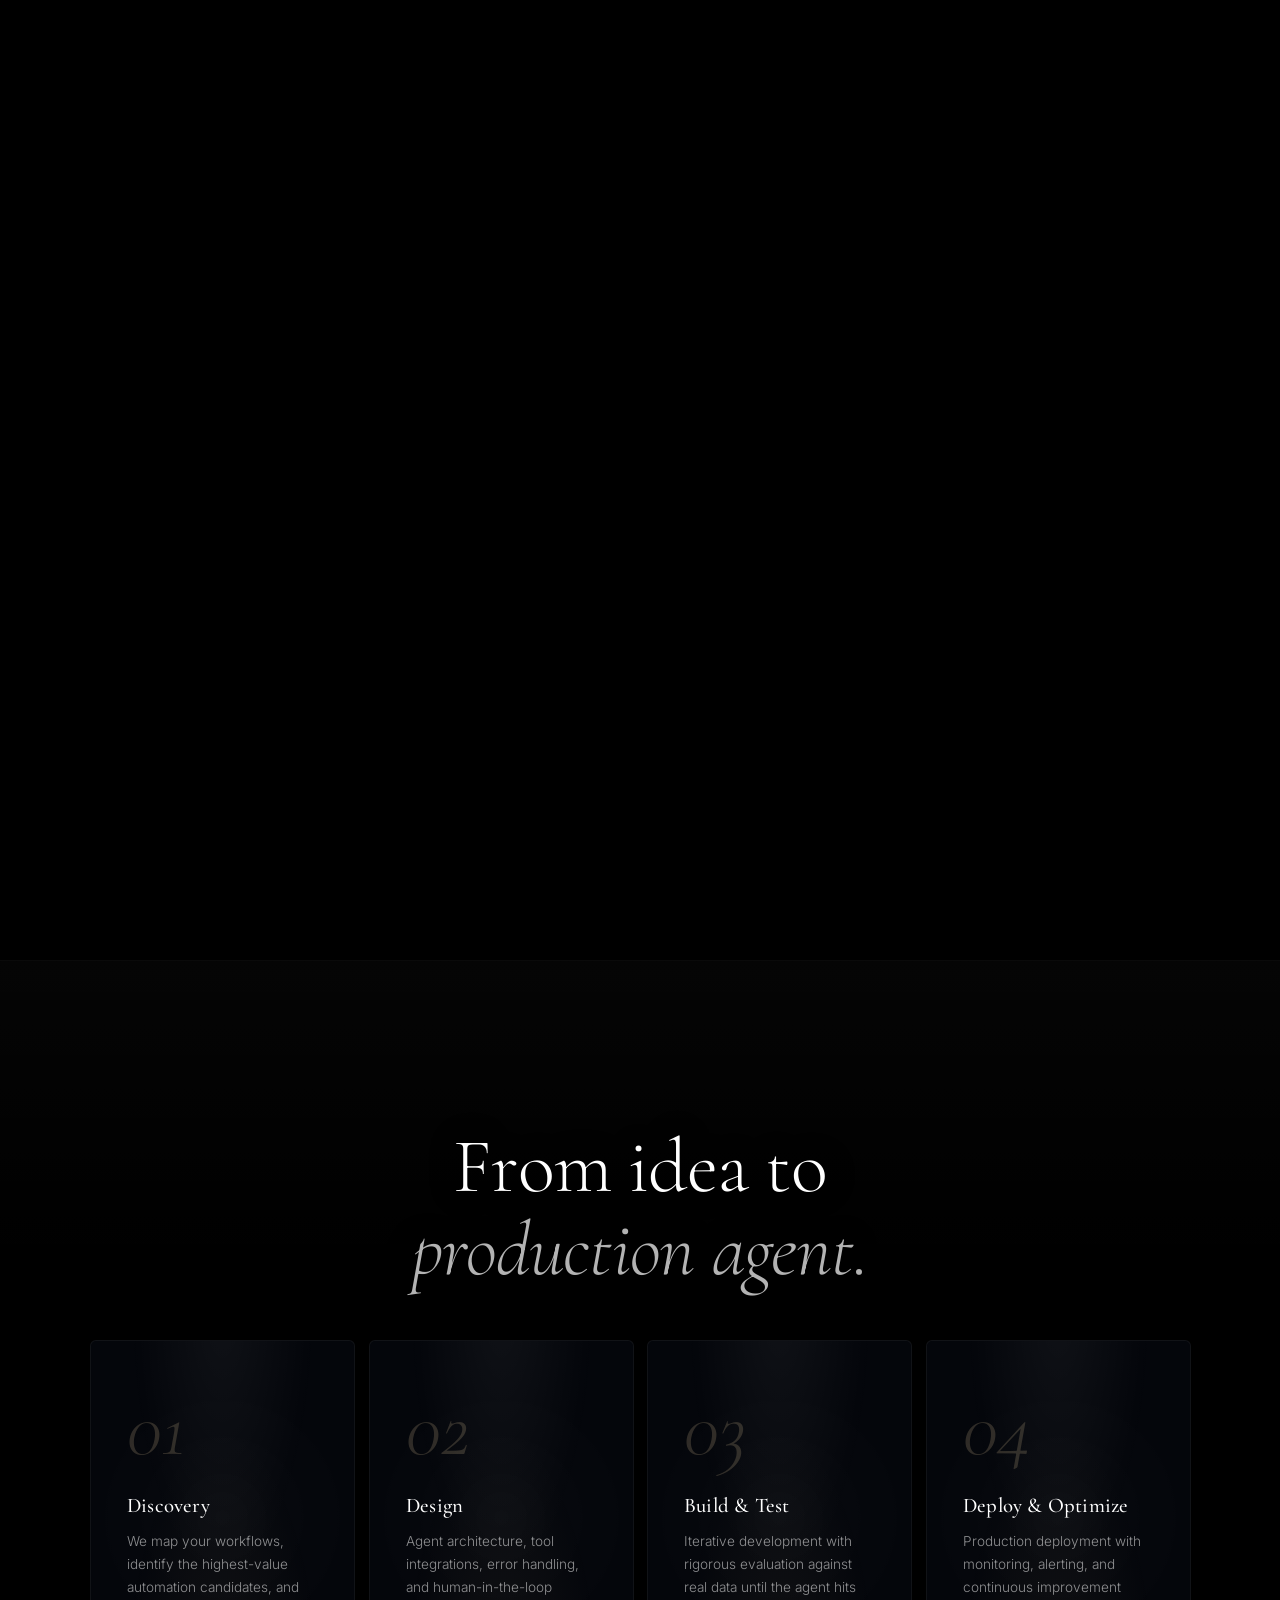
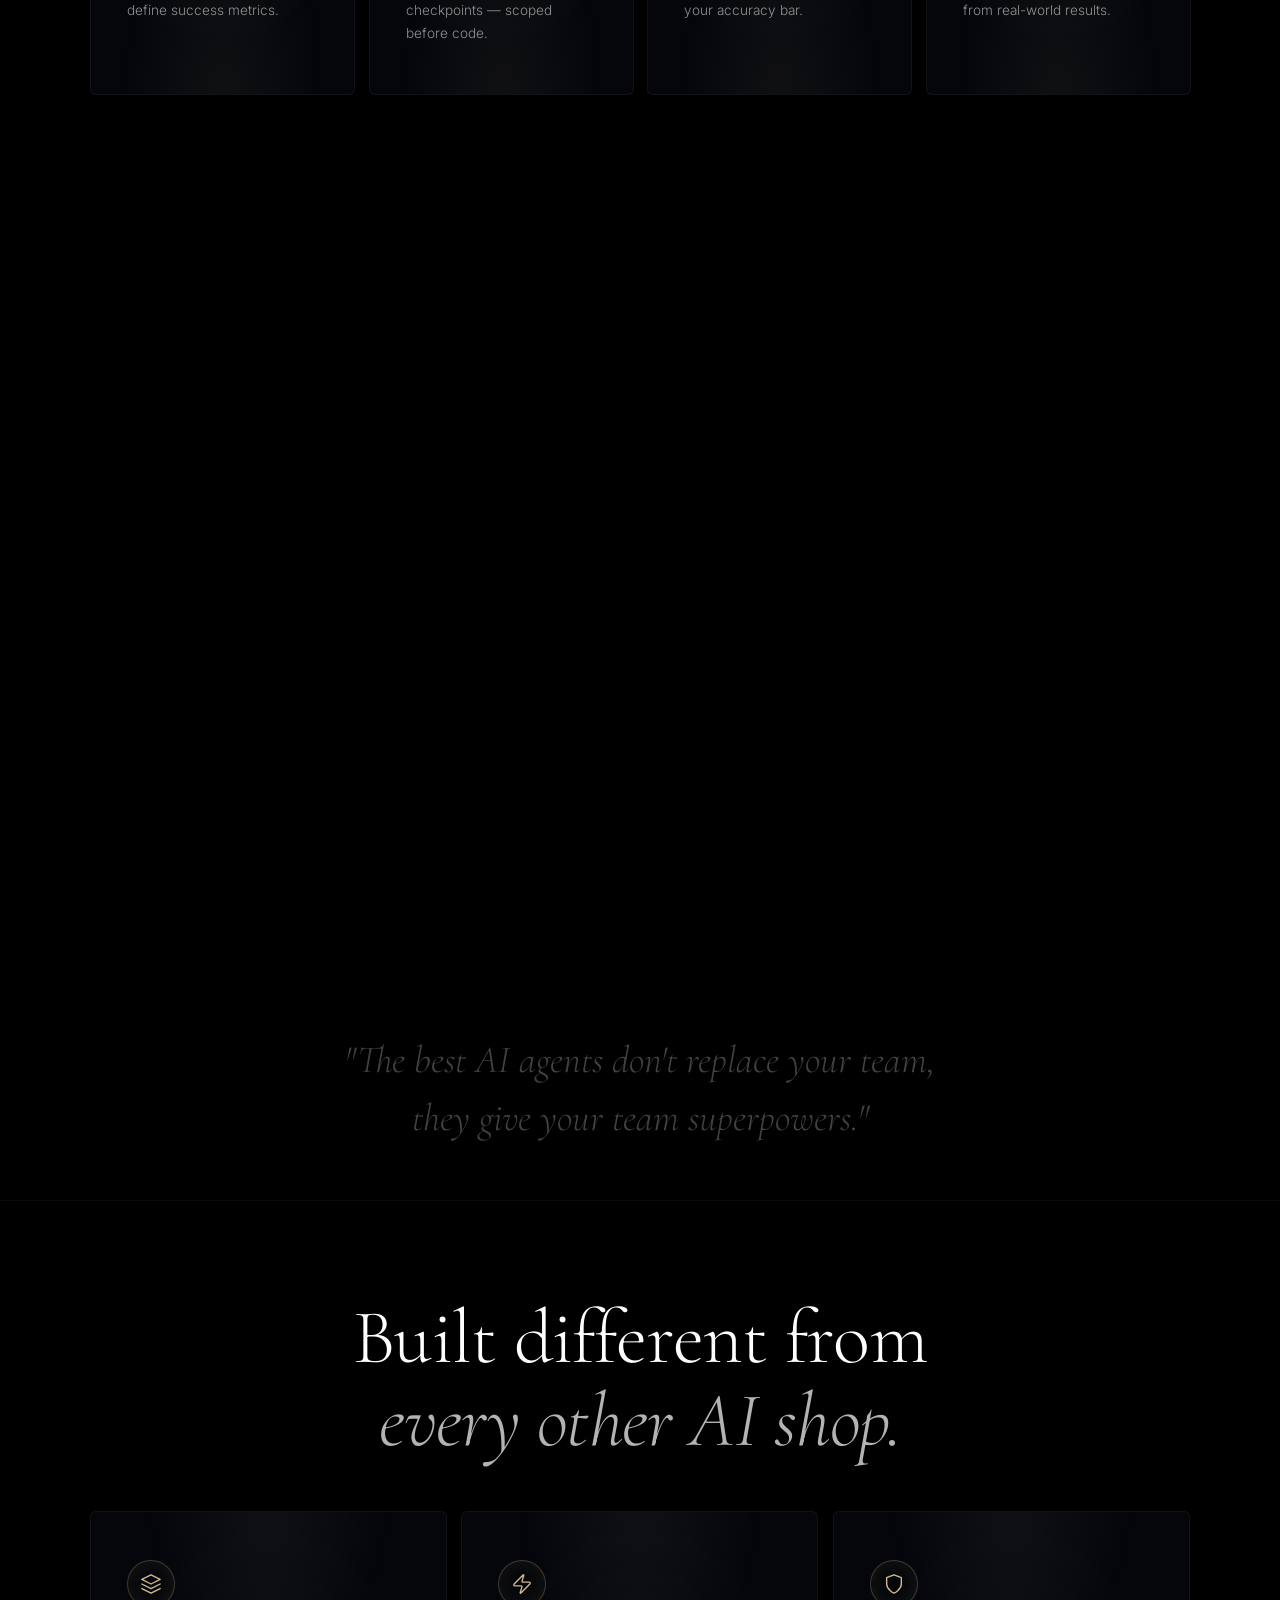
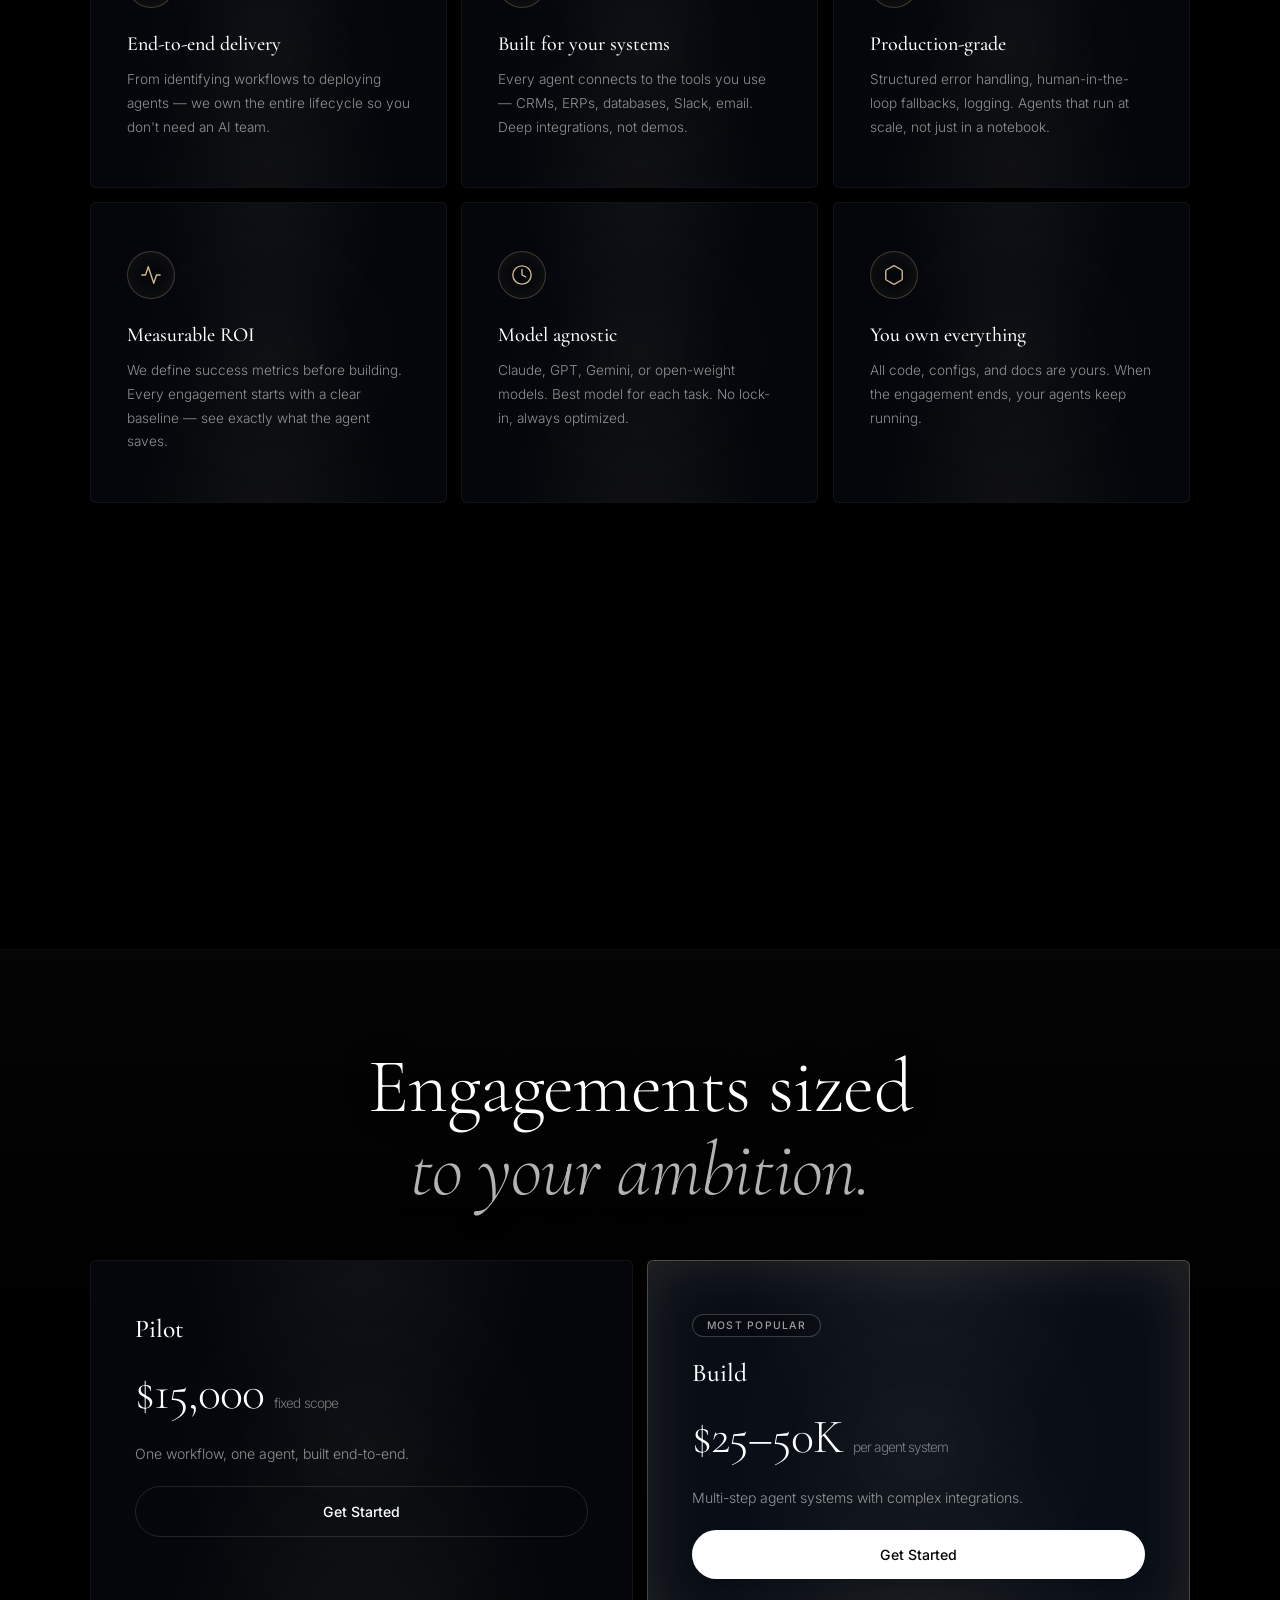
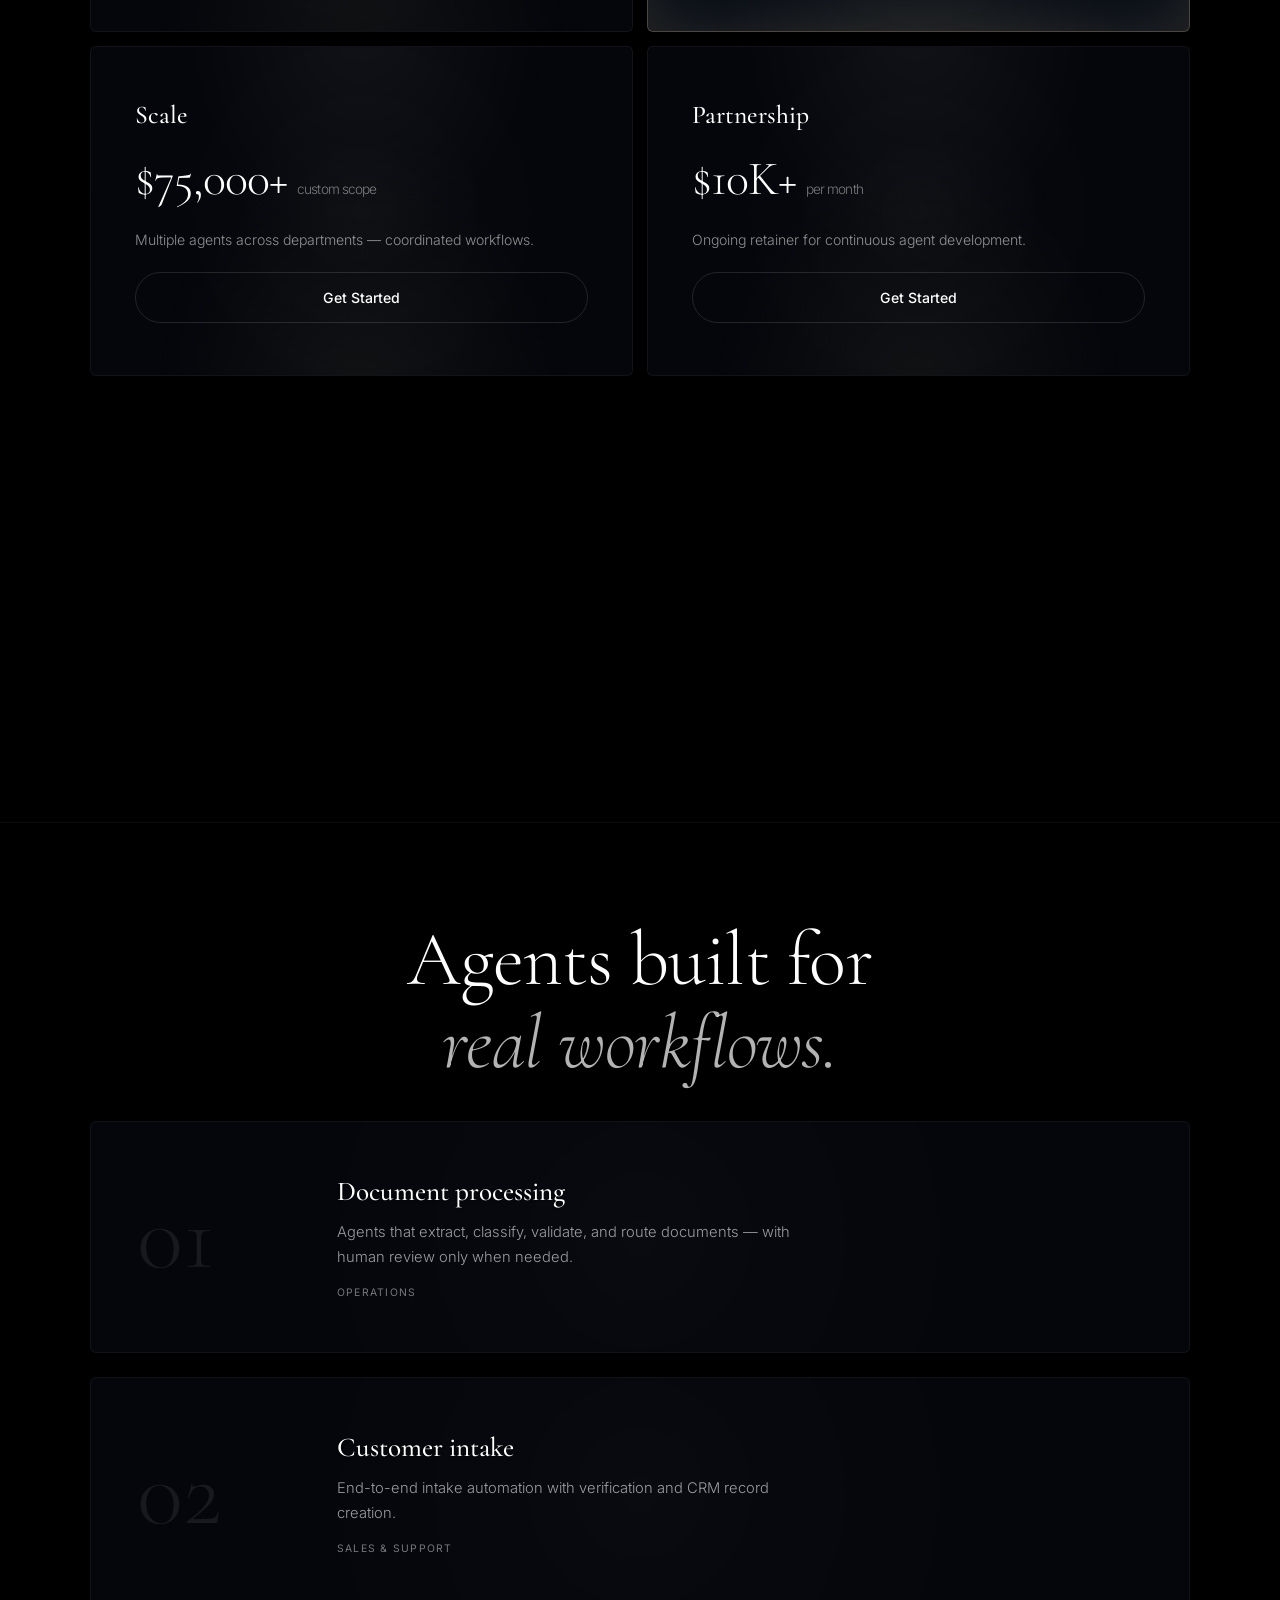
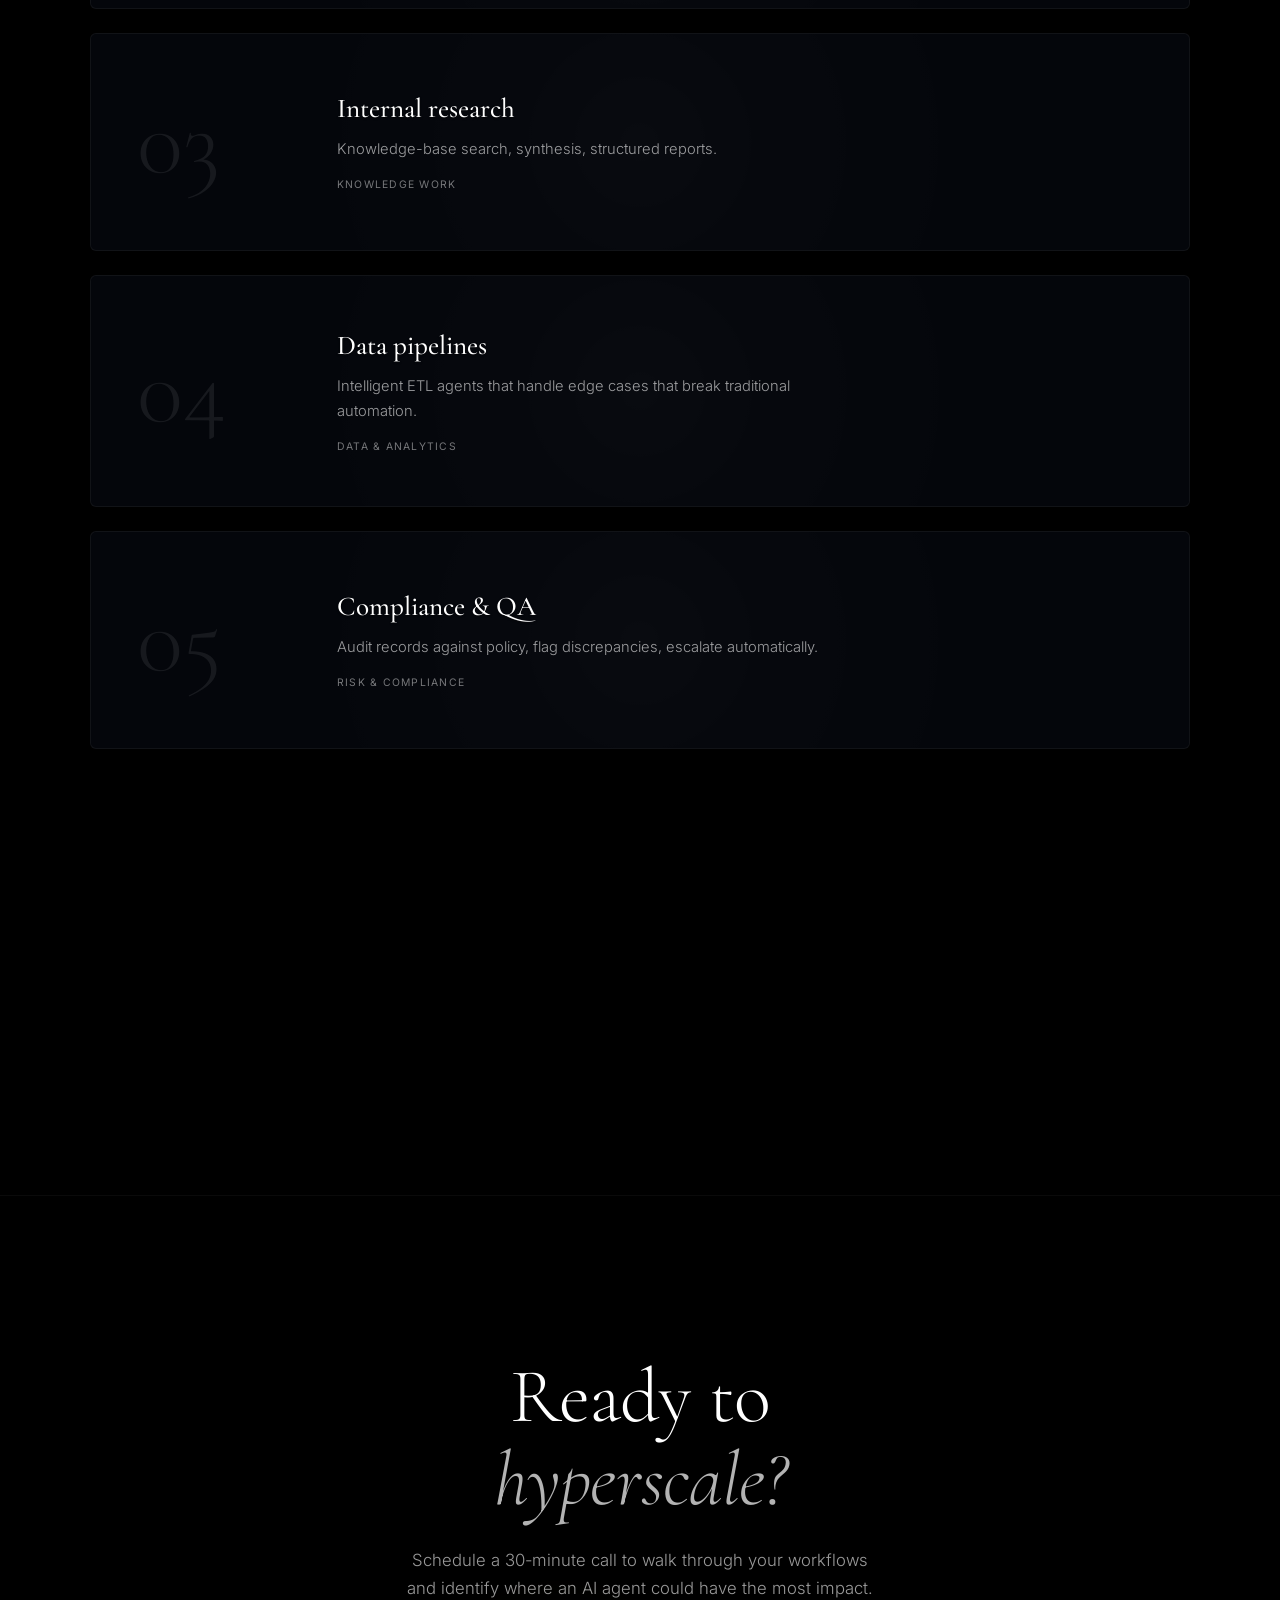
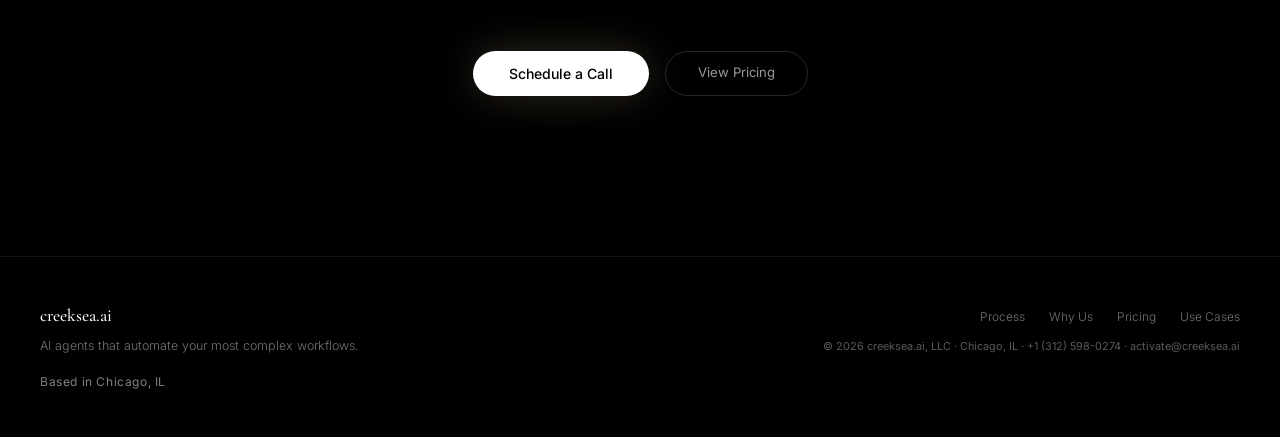
==== commit 7b338f73: "Fix footer: tagline on one line + hide rail when footer in view Two related issues with the new foot" ====
--- a/index.html
+++ b/index.html
@@ -532,7 +532,10 @@
     footer{border-top:1px solid rgba(255,255,255,0.08);padding:48px 40px;display:flex;justify-content:space-between;align-items:flex-start;gap:40px;position:relative;z-index:3;background:transparent}
     .footer-left{display:flex;flex-direction:column;gap:10px}
     .footer-logo{font-family:'Cormorant Garamond',serif;font-size:1.1rem;font-weight:500}
-    .footer-tag{font-size:0.78rem;color:rgba(255,255,255,0.45);max-width:300px;line-height:1.6;font-weight:300}
+    .footer-tag{font-size:0.78rem;color:rgba(255,255,255,0.45);line-height:1.6;font-weight:300;white-space:nowrap}
+    /* Hide the scroll-rail when the footer is in view — at 100% scroll the rail's job is
+       done, and its bottom labels otherwise overlap the footer's left content. */
+    .scroll-rail.at-end{opacity:0 !important;pointer-events:none}
     .footer-right{display:flex;flex-direction:column;align-items:flex-end;gap:14px}
     .footer-links{display:flex;gap:24px;list-style:none;flex-wrap:wrap}
     .footer-links a{font-size:0.75rem;color:rgba(255,255,255,0.45);font-weight:300}
@@ -582,6 +585,7 @@
       .usecase-row{flex-direction:column;gap:20px;padding:48px 0;align-items:flex-start}
       .uc-scene{width:120px;height:90px;align-self:flex-end}
       footer{flex-direction:column;padding:40px 24px}
+      .footer-tag{white-space:normal;max-width:none}
       .footer-right{align-items:flex-start}
       .letterbox{height:24px}
     }
@@ -1171,6 +1175,21 @@
     requestAnimationFrame(railIdleTick);
   }
   requestAnimationFrame(railIdleTick);
+
+  // Hide the rail when the footer enters the viewport — its bottom labels overlap
+  // the footer's left content, and at 100% scroll the rail has finished its job.
+  // IntersectionObserver fires reliably on visibility changes without polling.
+  (function observeFooter(){
+    if(!scrollRail || !window.IntersectionObserver) return;
+    var footerEl=document.querySelector('footer');
+    if(!footerEl) return;
+    var io=new IntersectionObserver(function(entries){
+      entries.forEach(function(e){
+        scrollRail.classList.toggle('at-end', e.isIntersecting);
+      });
+    },{threshold:0.01});
+    io.observe(footerEl);
+  })();
 
   // ----- Build slot-machine digit columns for each stat card -----
   // We render each digit as a vertical column of 0..9 spans inside an overflow:hidden window.
